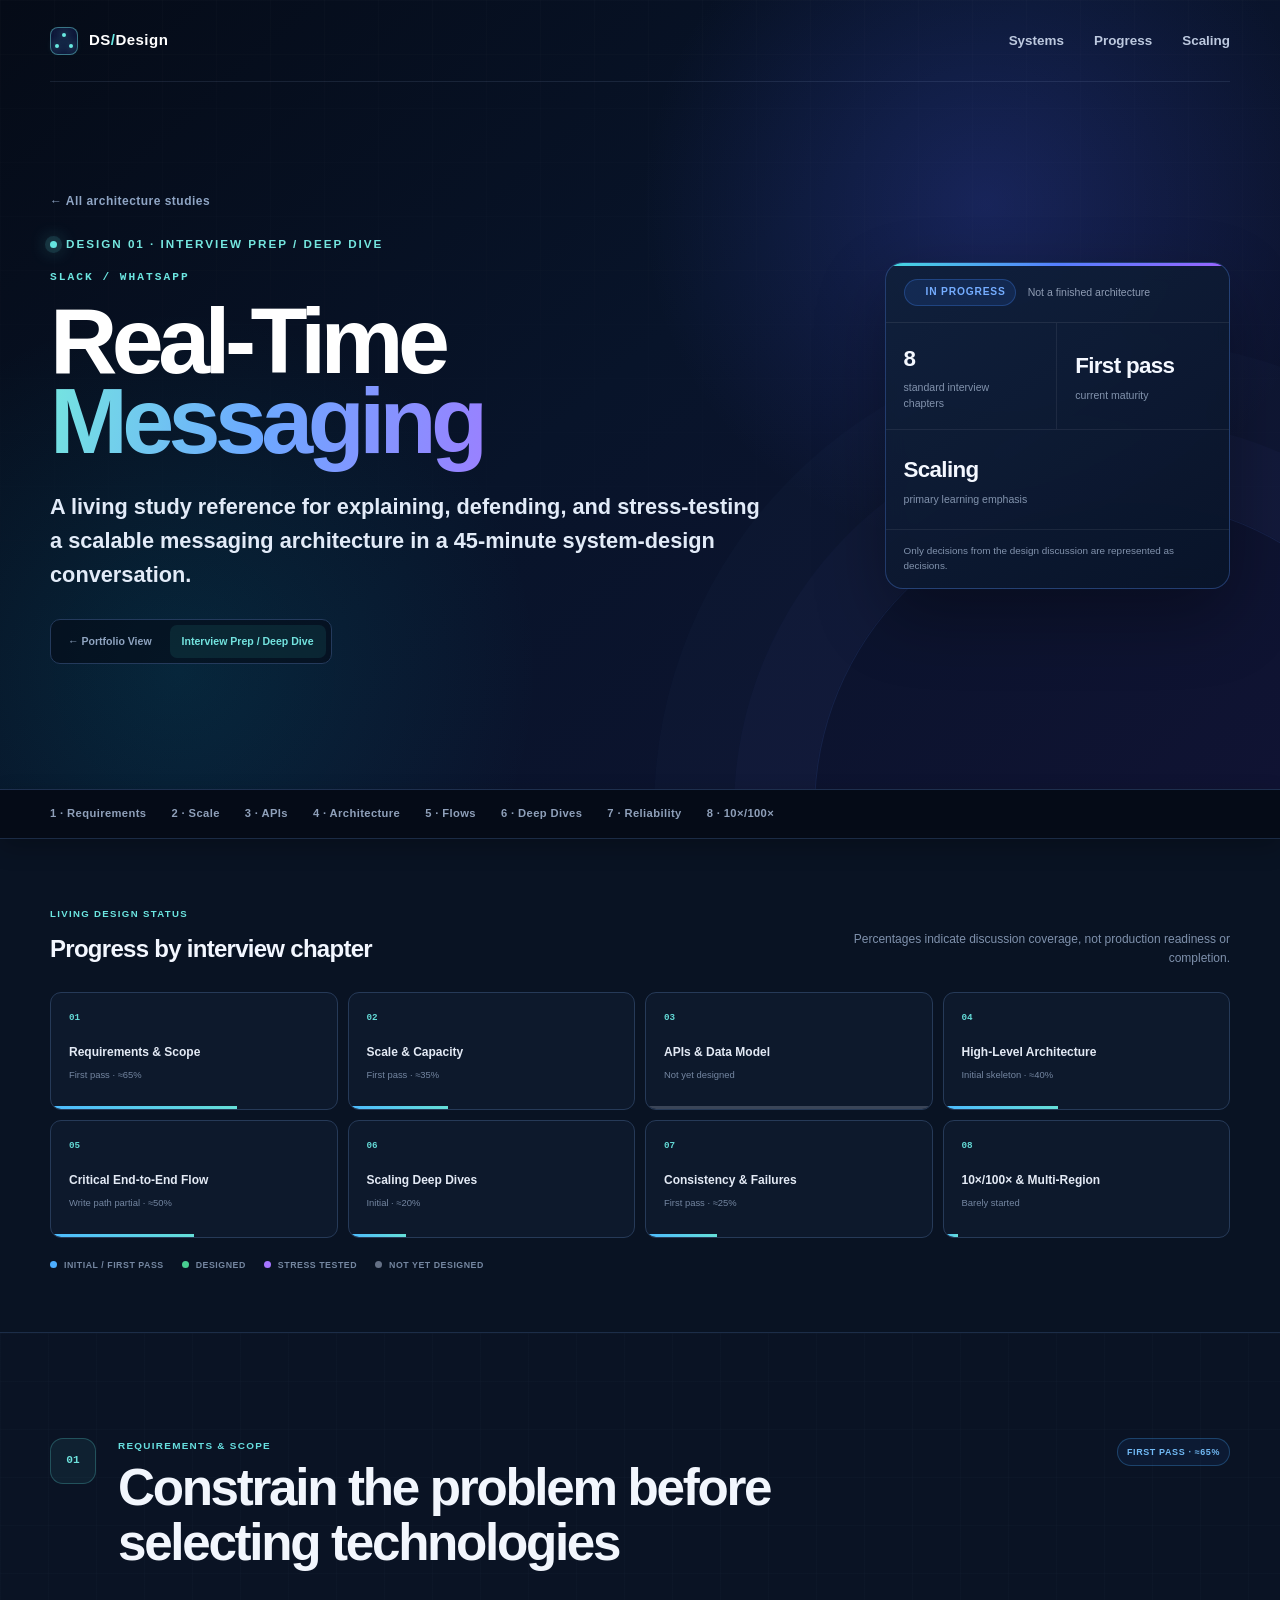
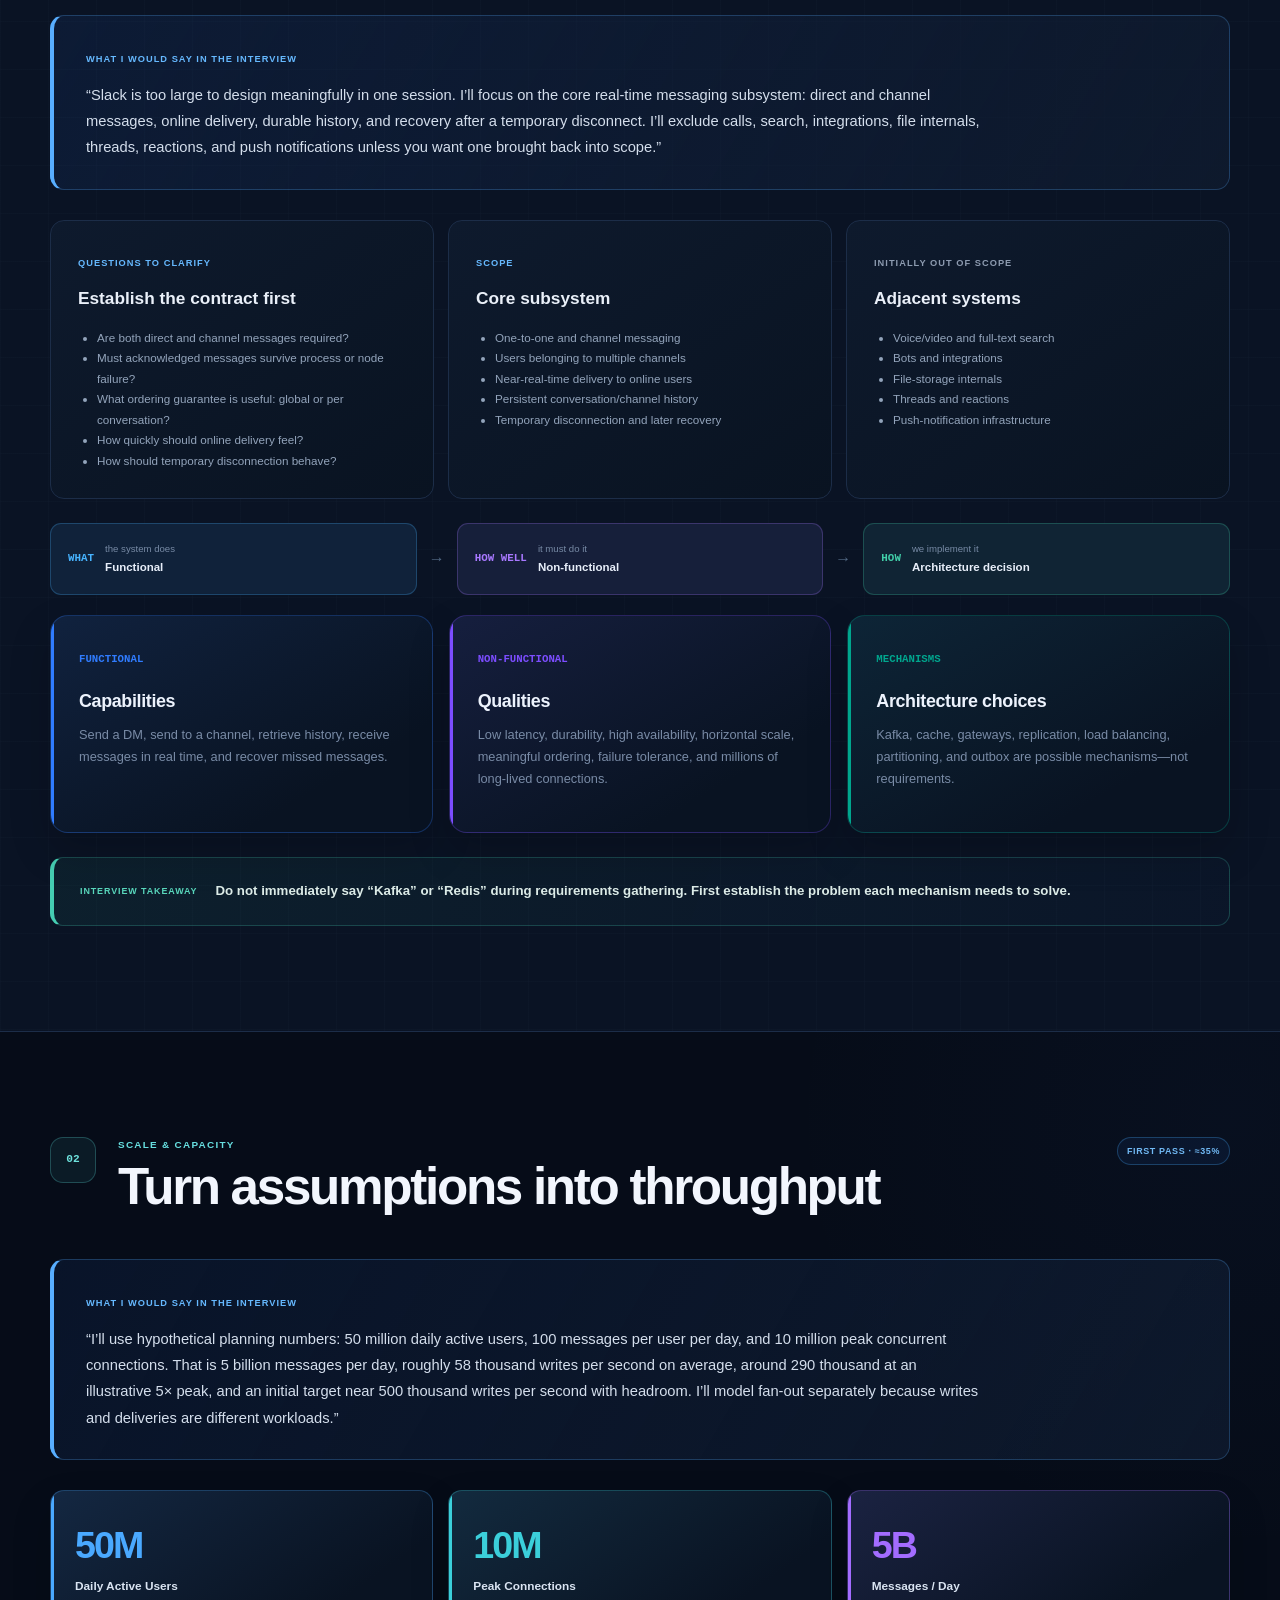
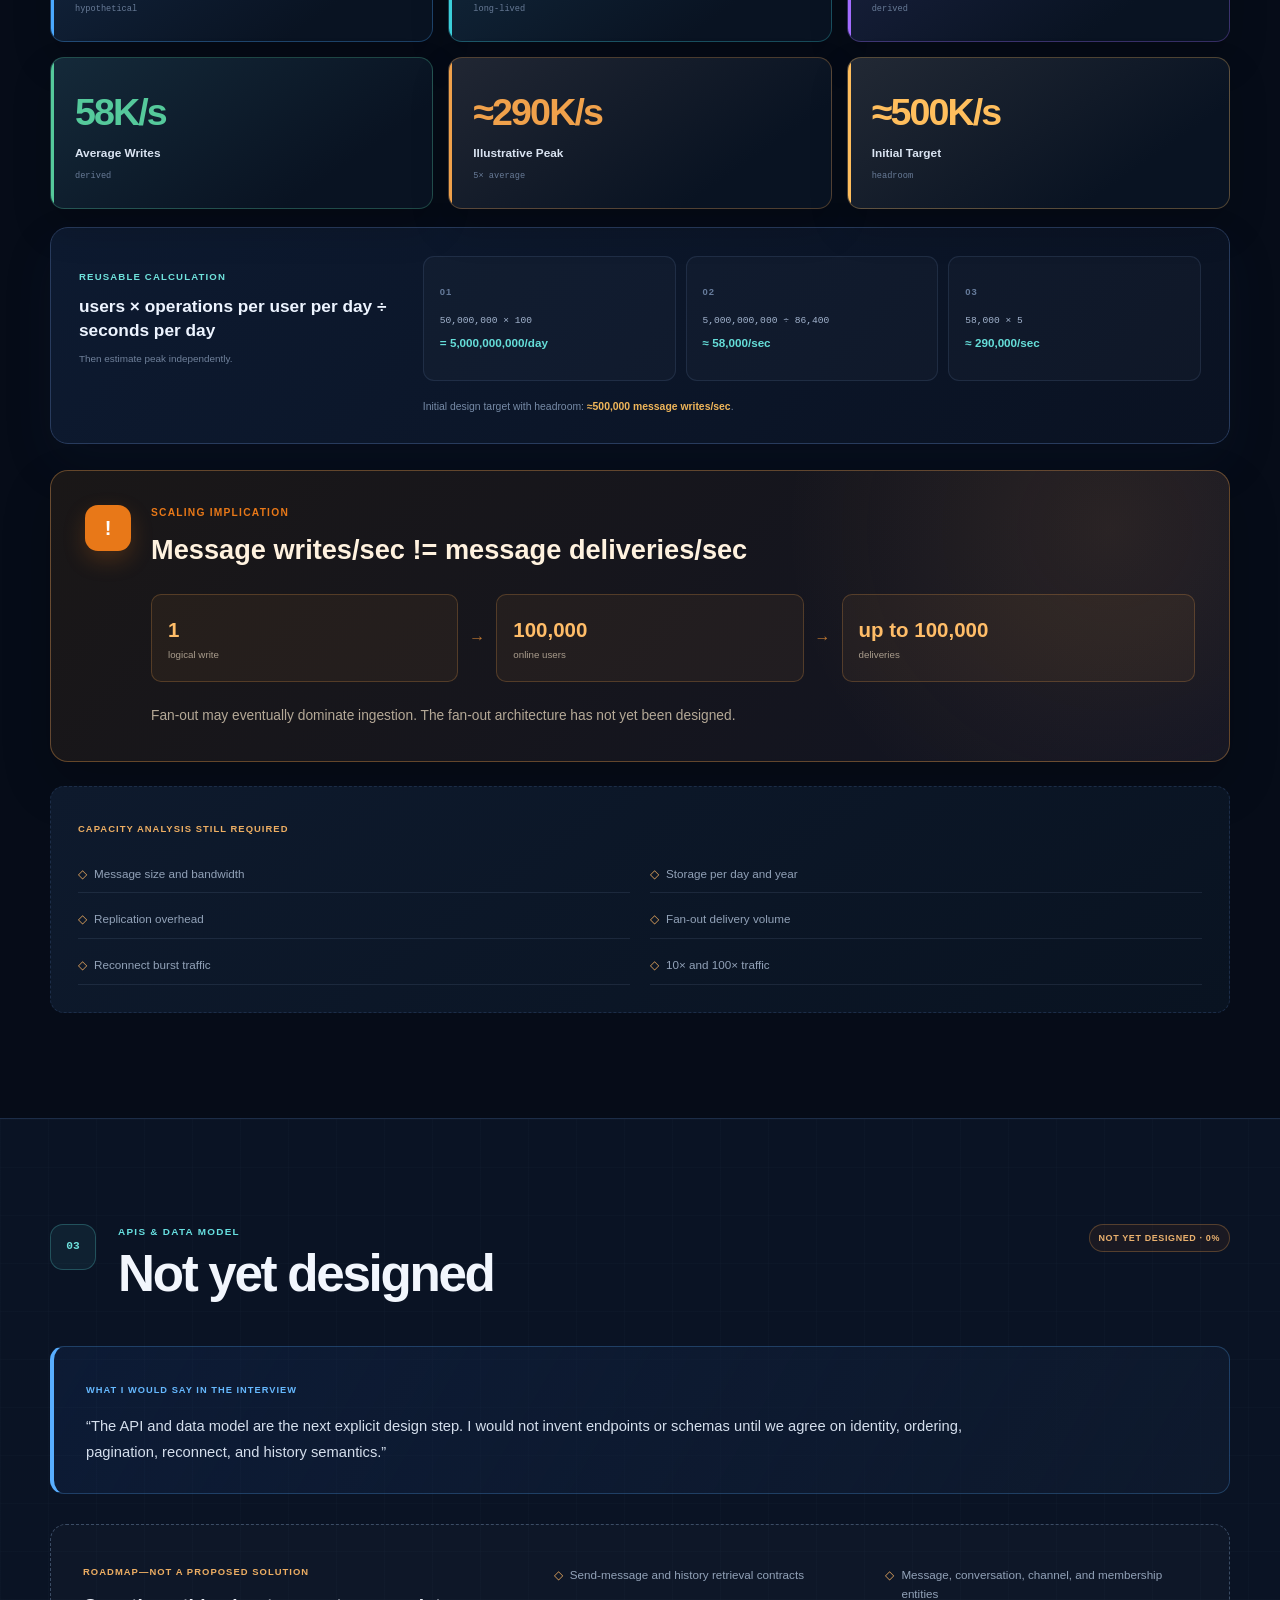
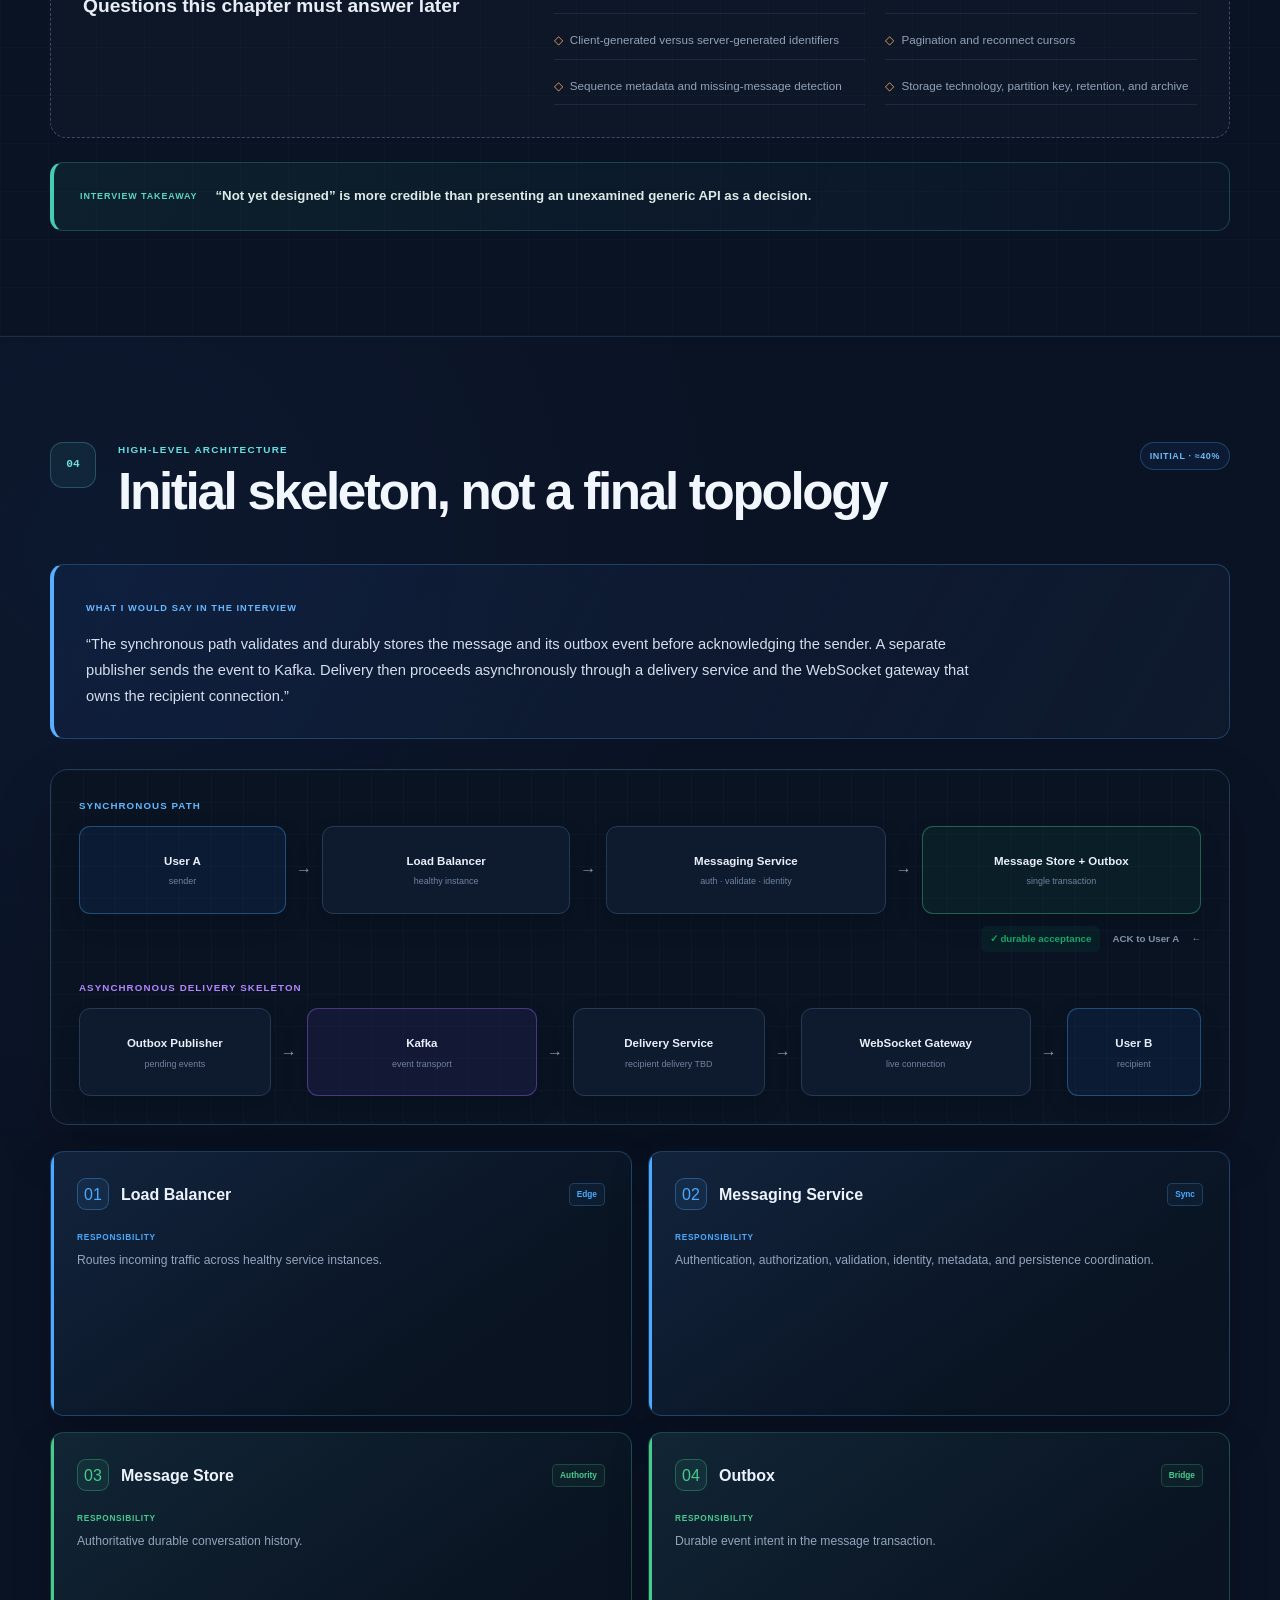
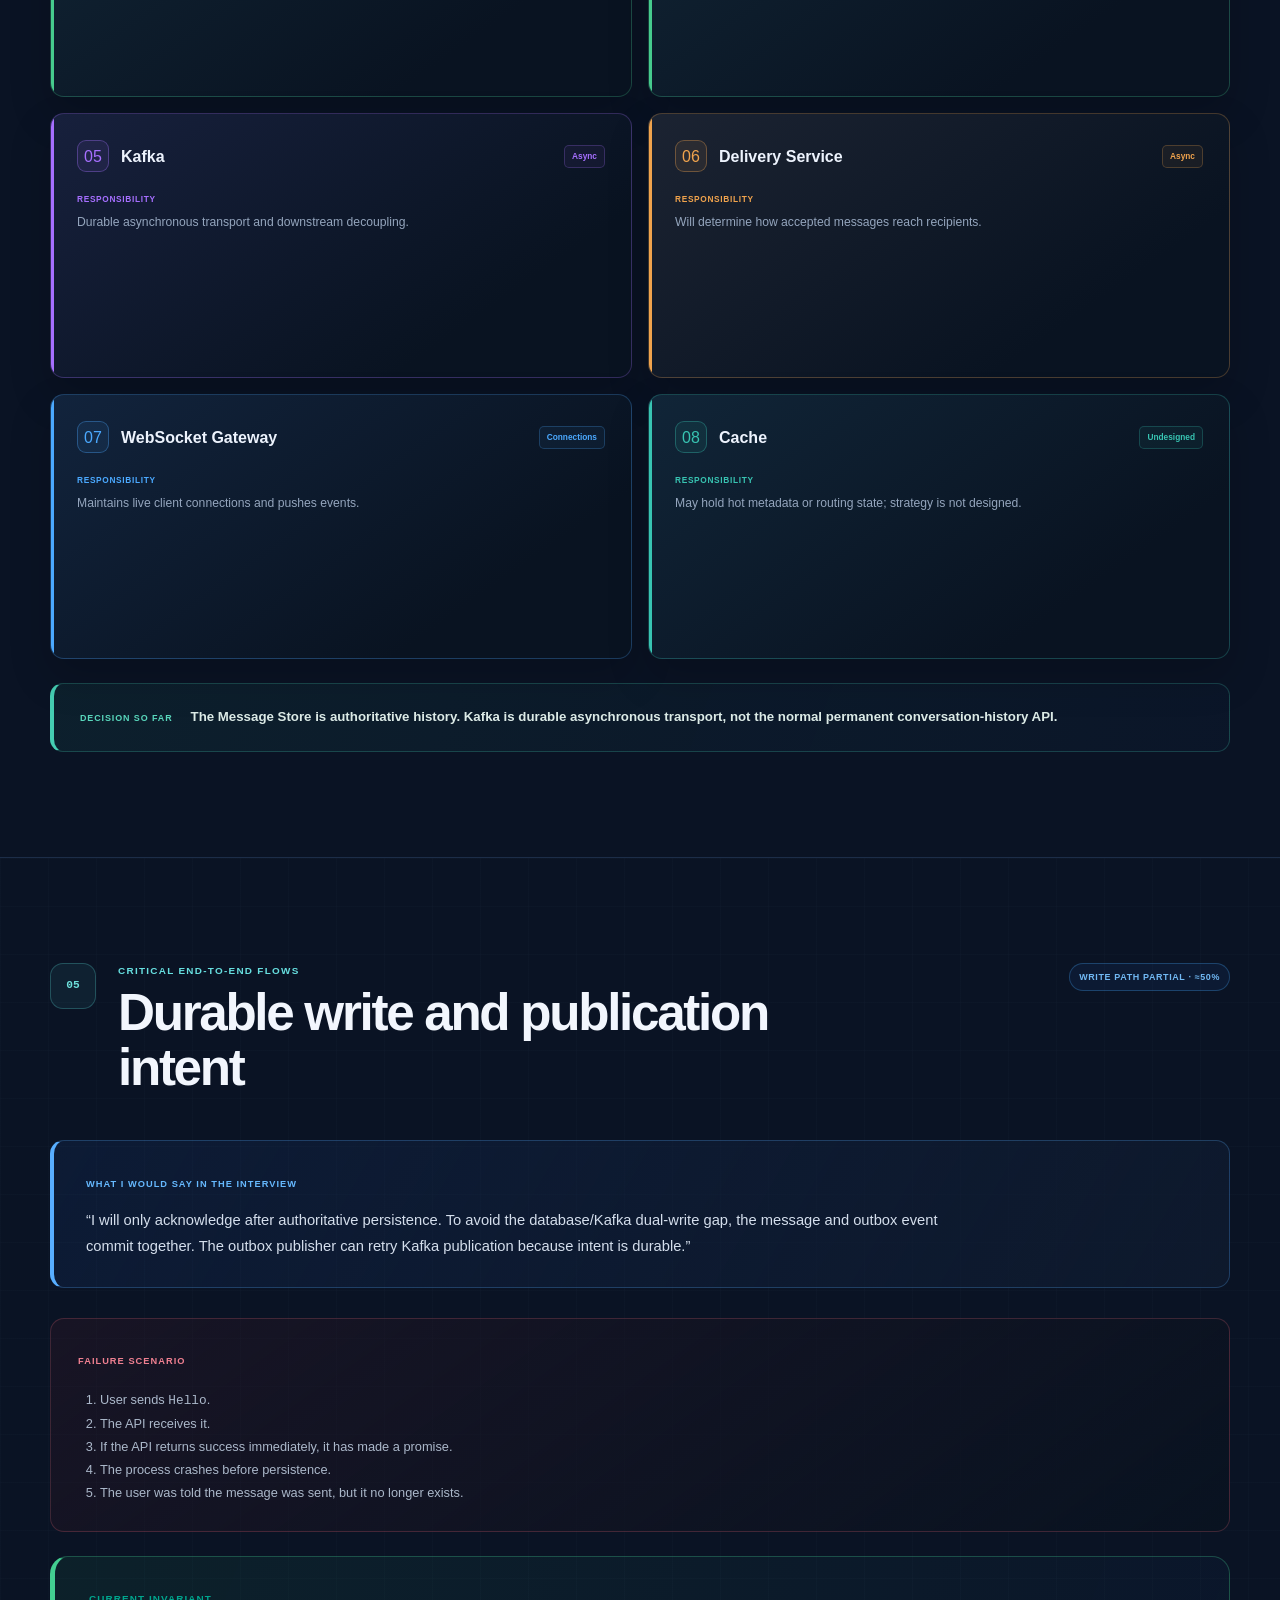
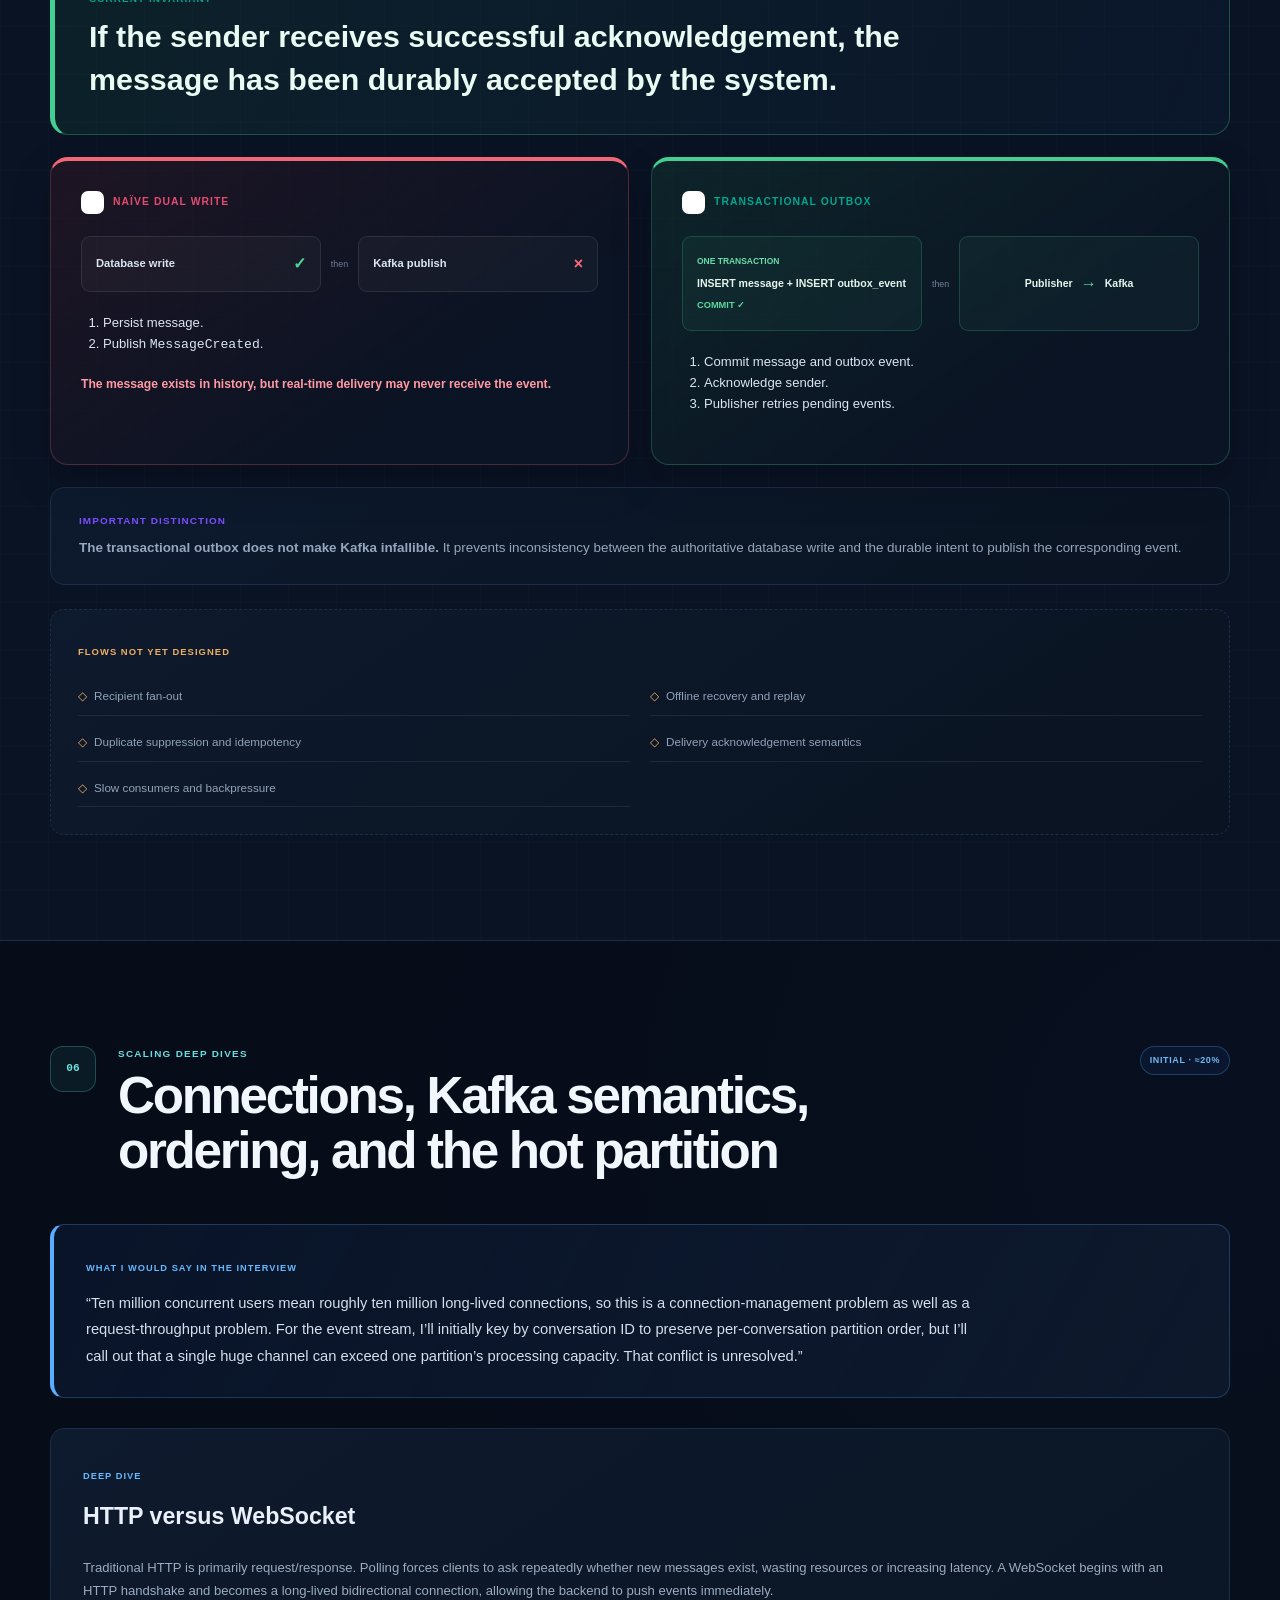
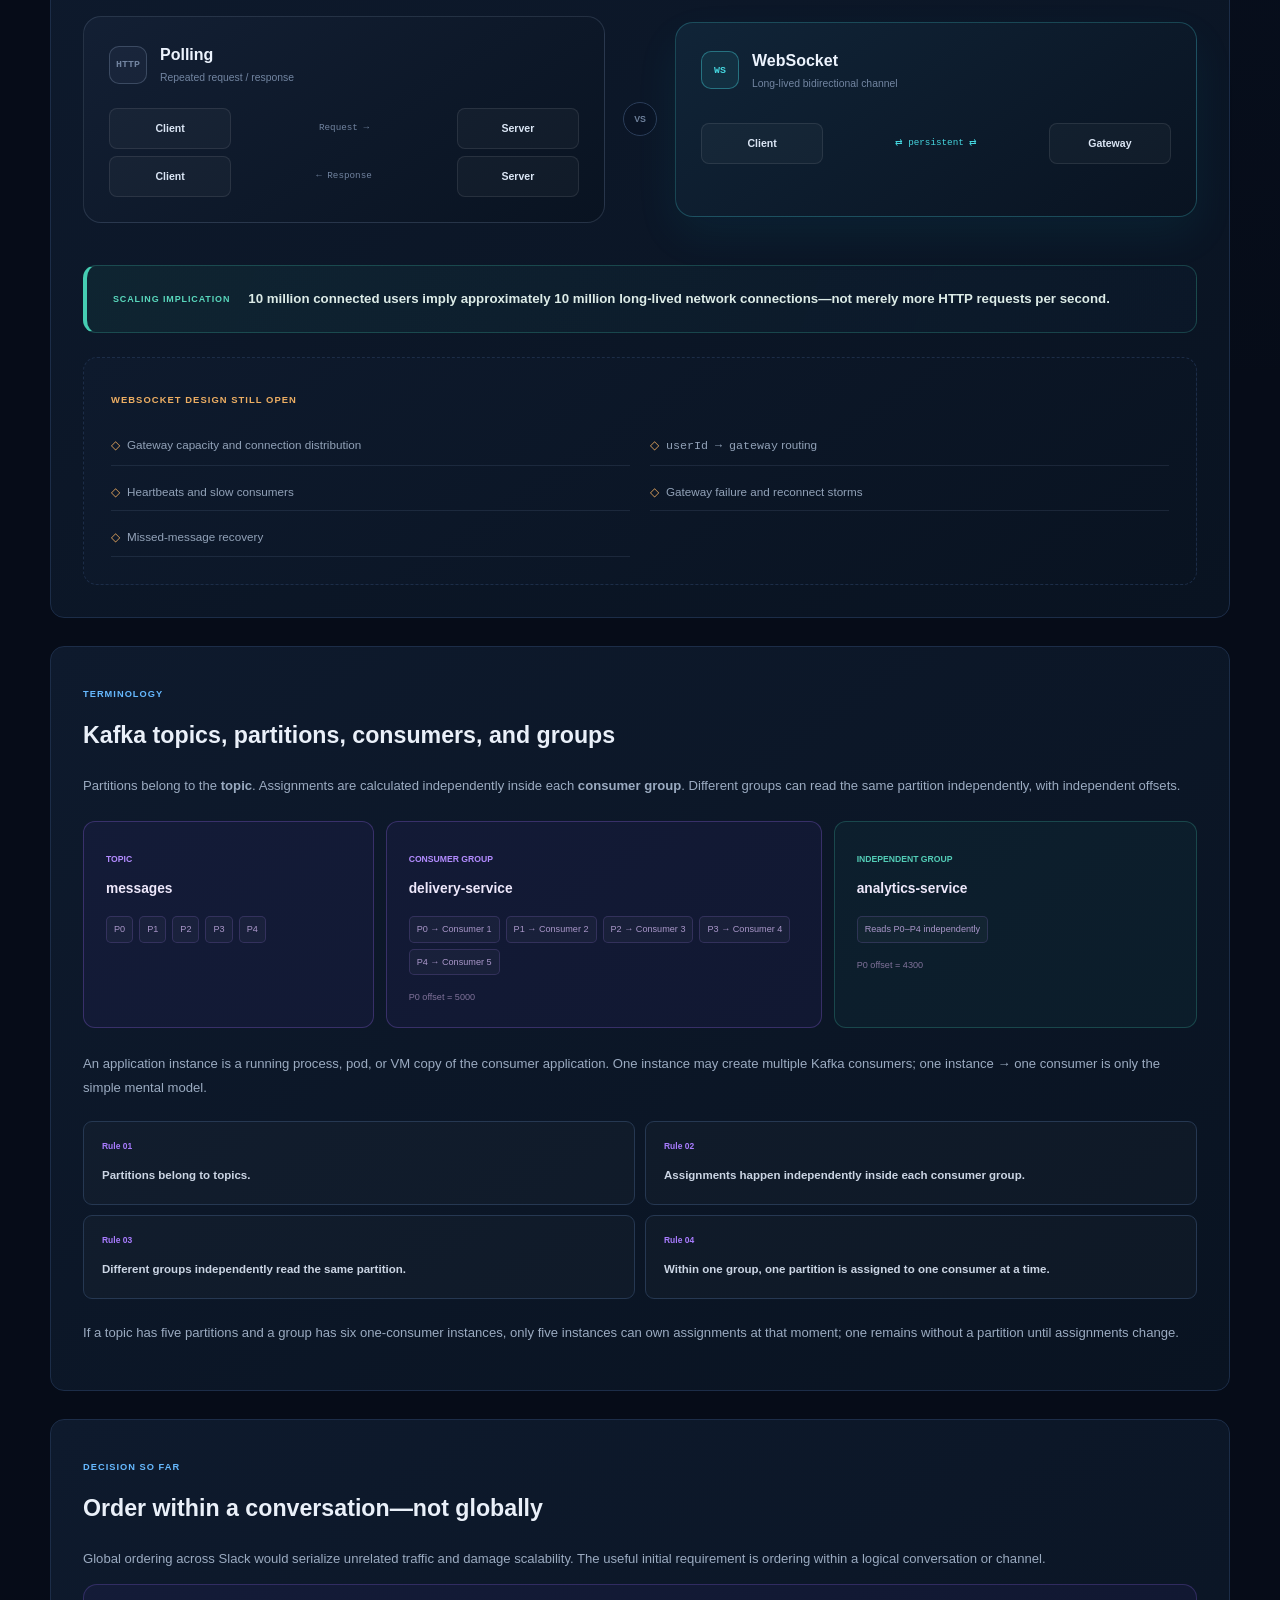
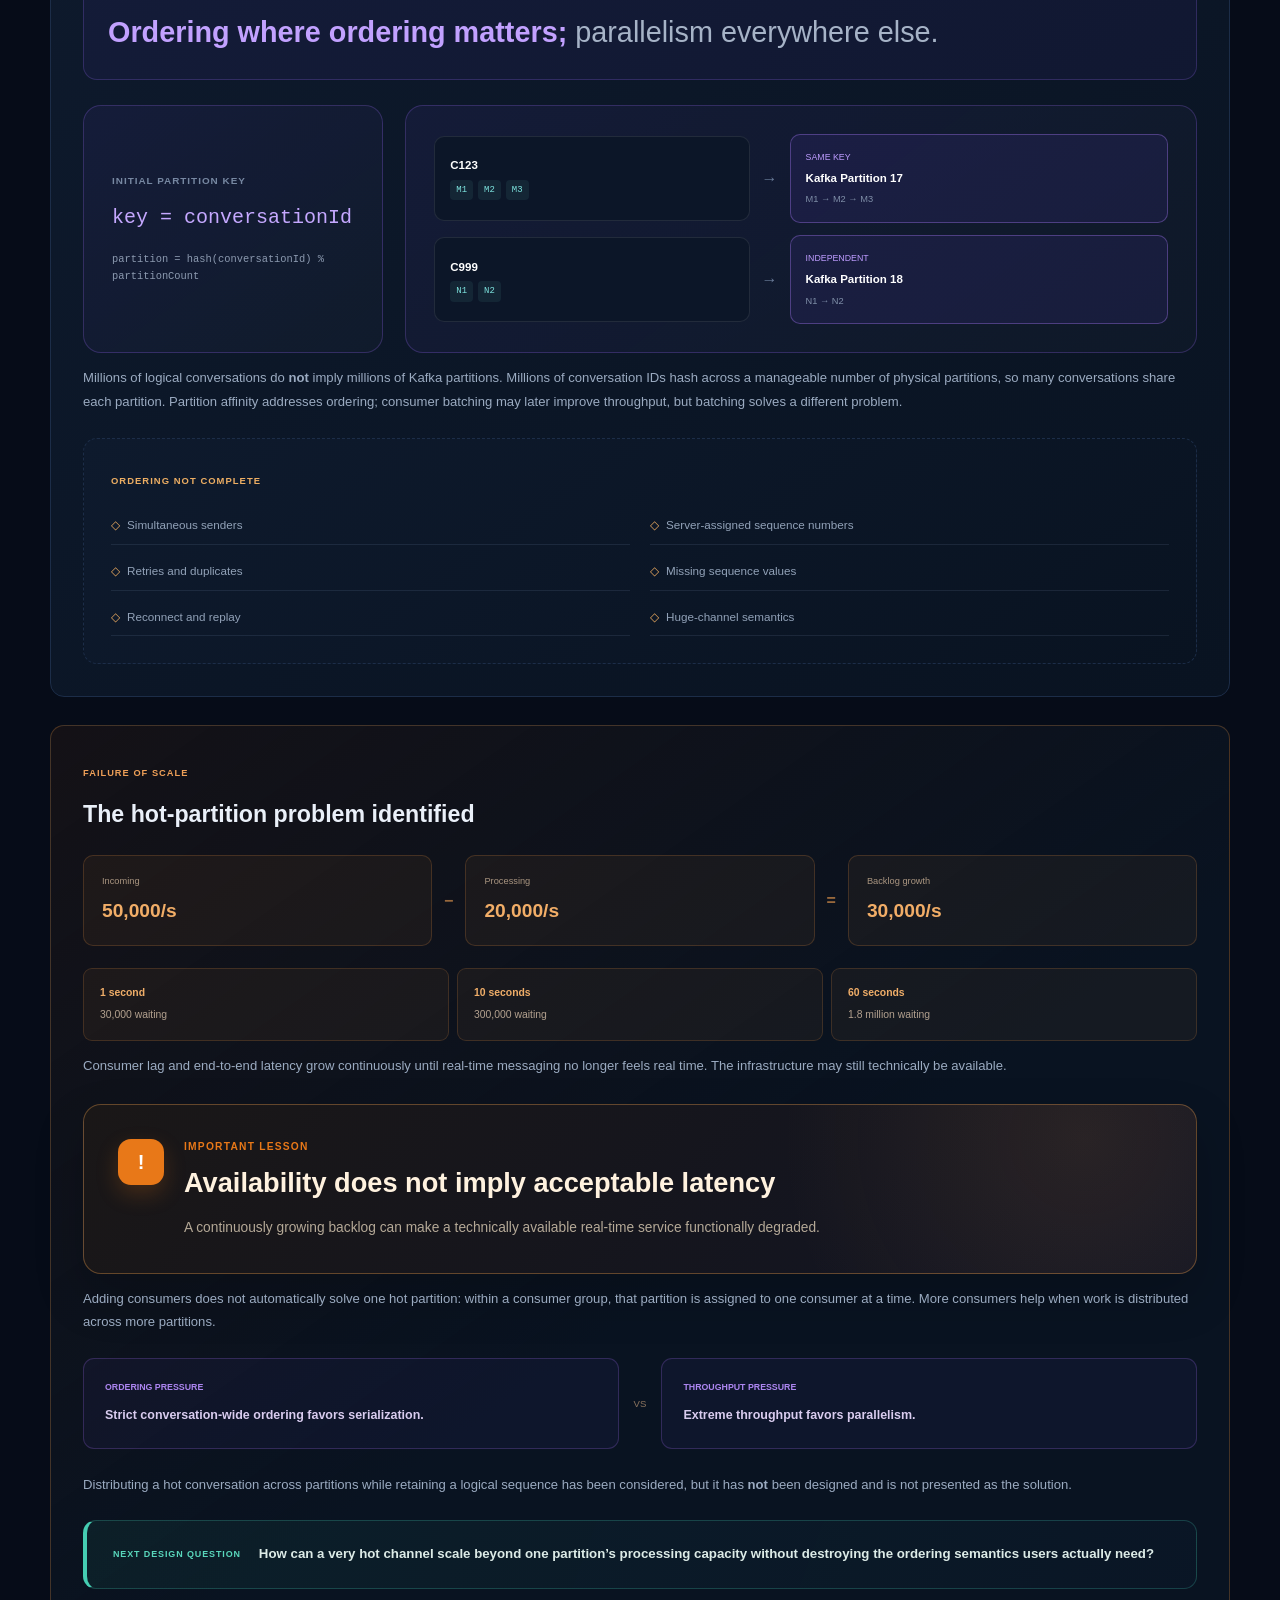
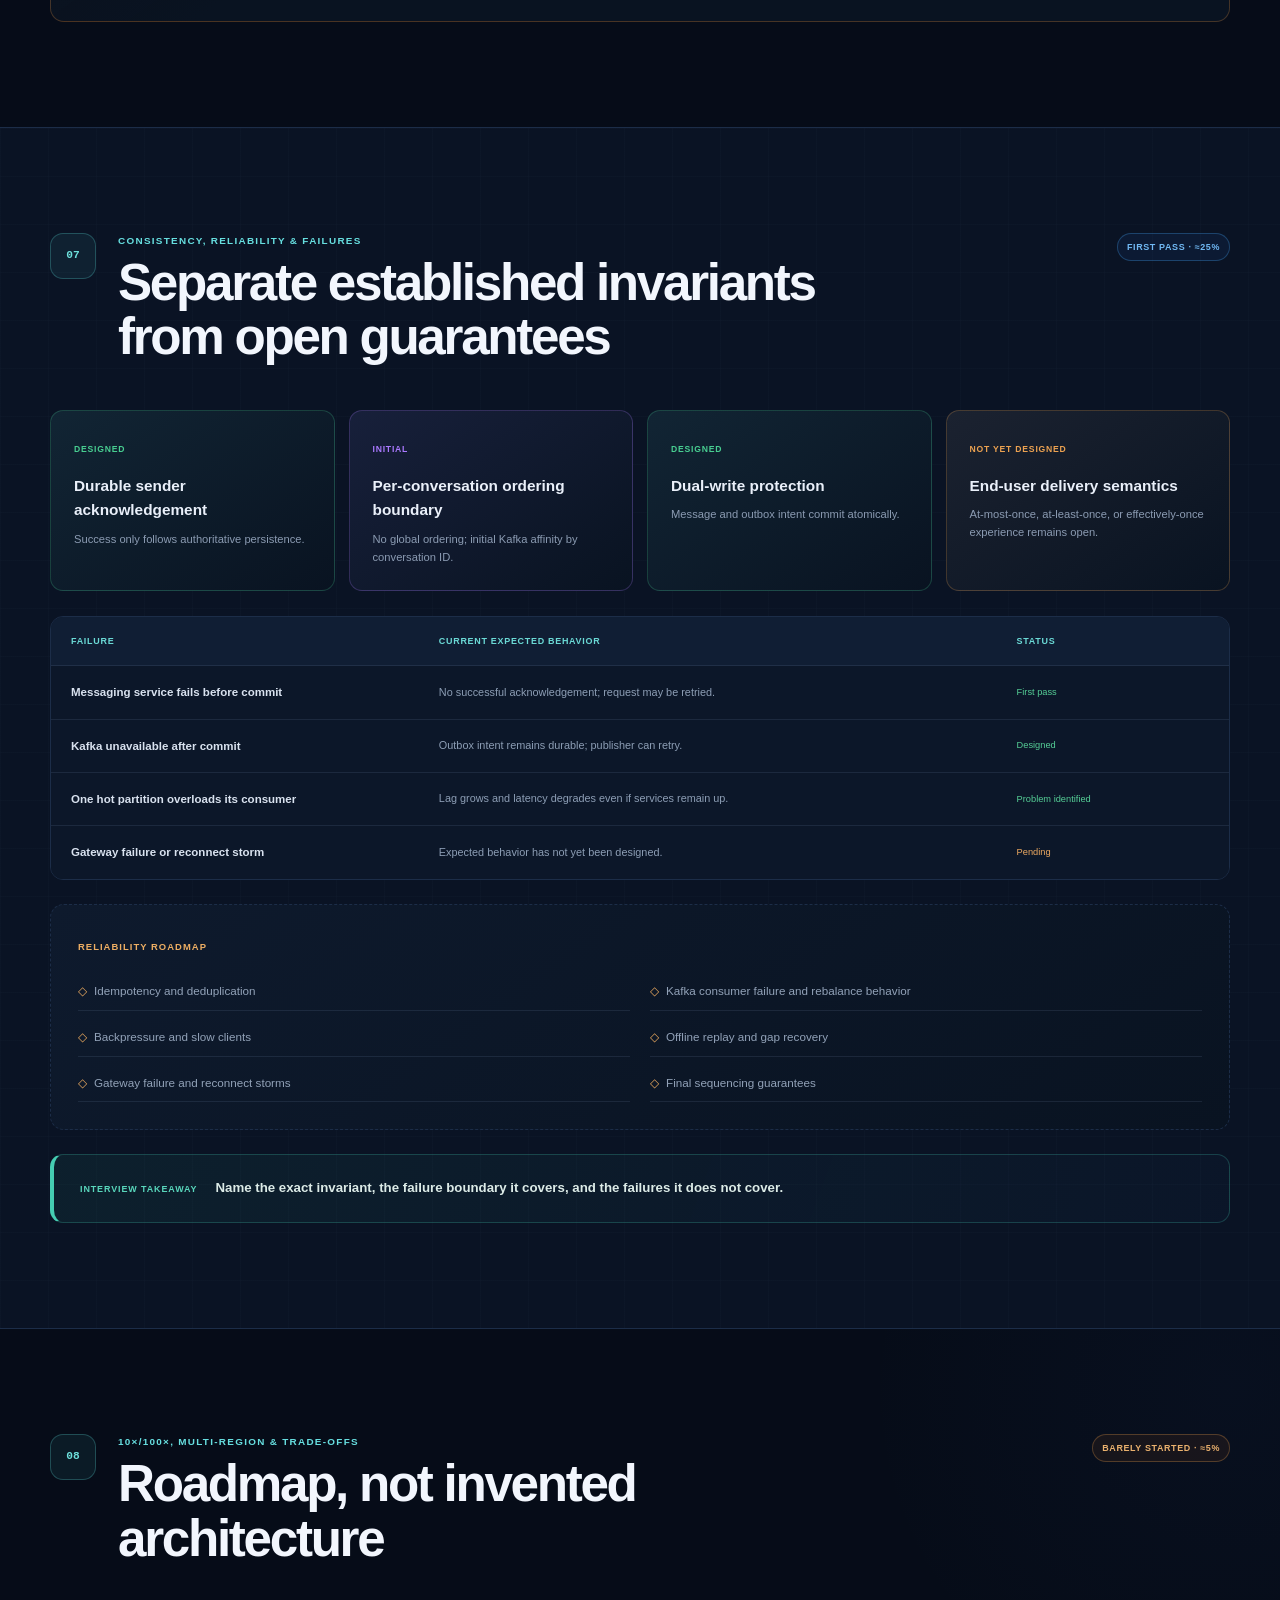
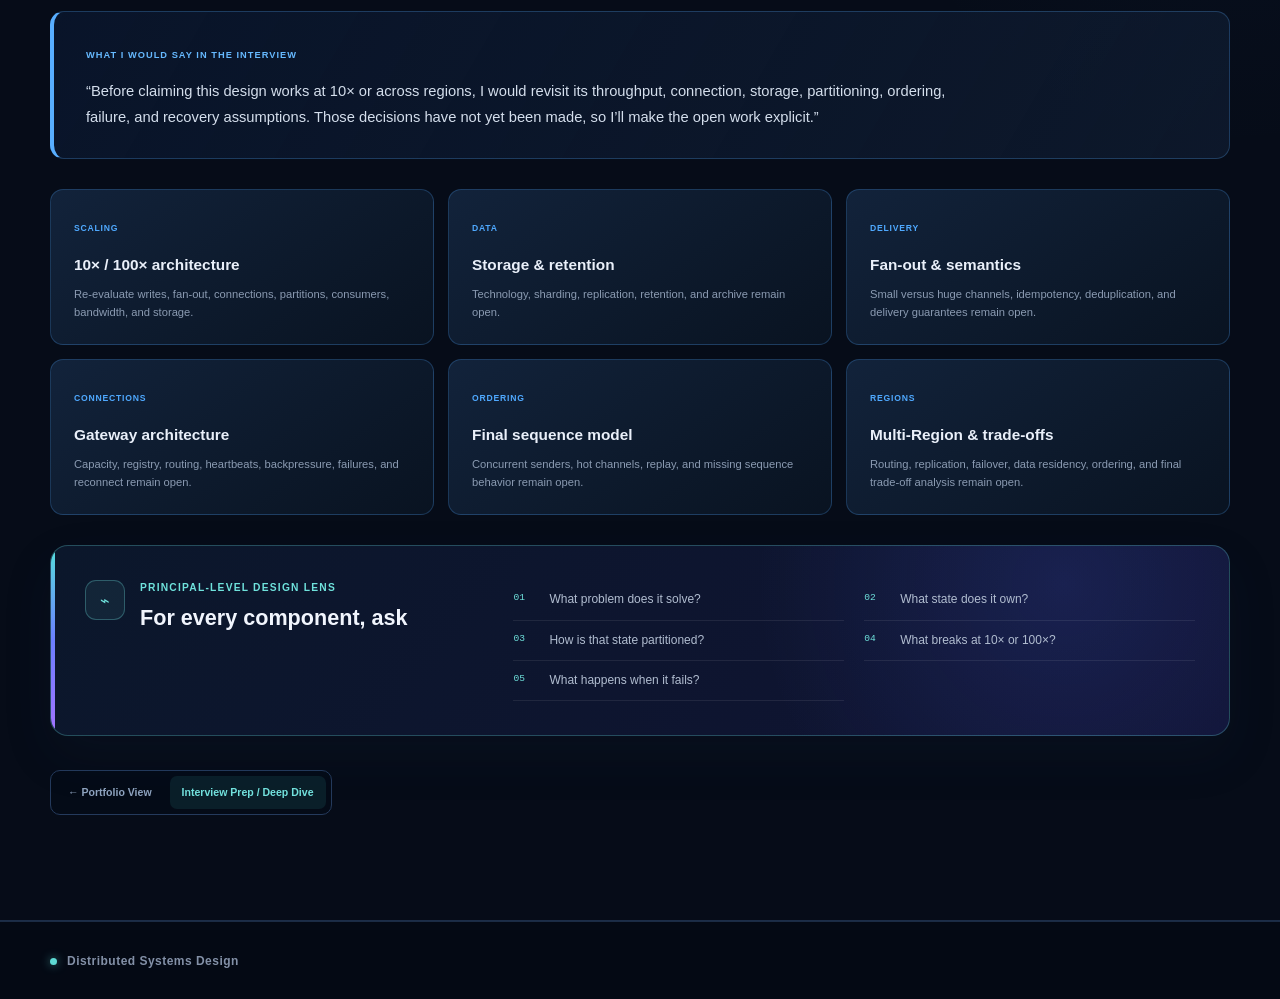
==== docs/interview/slack.html @ 30fe0c32 "Updated my portfolio." ====
<!doctype html>
<html lang="en">
  <head>
    <meta charset="utf-8">
    <meta name="viewport" content="width=device-width, initial-scale=1">
    <meta name="description" content="Detailed interview-preparation and architecture deep dive for a scalable real-time messaging system.">
    <meta name="theme-color" content="#060c18">
    <title>Real-Time Messaging — Interview Prep / Deep Dive</title>
    <link rel="stylesheet" href="../styles.css">
  </head>
  <body class="study-page interview-study">
    <a class="skip-link" href="#main-content">Skip to content</a>

    <header class="study-hero interview-hero" id="top">
      <nav class="site-nav container" aria-label="Primary navigation">
        <a class="brand" href="../index.html" aria-label="Distributed Systems Design home"><span class="brand-mark" aria-hidden="true"><span></span><span></span><span></span></span><span>DS<span class="brand-accent">/</span>Design</span></a>
        <div class="nav-links"><a href="../index.html#systems">Systems</a><a href="#progress">Progress</a><a href="#scaling">Scaling</a></div>
      </nav>
      <div class="study-hero-grid container">
        <div class="study-hero-copy">
          <a class="back-link" href="../index.html#systems">← All architecture studies</a>
          <p class="eyebrow"><span class="eyebrow-dot"></span> Design 01 · Interview prep / deep dive</p>
          <h1><span class="hero-context">Slack / WhatsApp</span>Real-Time<br><span>Messaging</span></h1>
          <p class="study-lede">A living study reference for explaining, defending, and stress-testing a scalable messaging architecture in a 45-minute system-design conversation.</p>
          <div class="view-switcher" aria-label="Slack design views"><a href="../portfolio/slack.html">← Portfolio View</a><span aria-current="page">Interview Prep / Deep Dive</span></div>
        </div>
        <aside class="study-status"><div class="status-line"><span class="status status-active">In progress</span><span>Not a finished architecture</span></div><div class="study-stat"><strong>8</strong><span>standard interview<br>chapters</span></div><div class="study-stat"><strong>First pass</strong><span>current maturity</span></div><div class="study-stat"><strong>Scaling</strong><span>primary learning emphasis</span></div><p>Only decisions from the design discussion are represented as decisions.</p></aside>
      </div>
    </header>

    <main id="main-content">
      <nav class="study-nav" aria-label="Interview chapters"><div class="container"><a href="#requirements">1 · Requirements</a><a href="#scale">2 · Scale</a><a href="#apis">3 · APIs</a><a href="#architecture">4 · Architecture</a><a href="#flows">5 · Flows</a><a href="#scaling">6 · Deep Dives</a><a href="#reliability">7 · Reliability</a><a href="#tradeoffs">8 · 10×/100×</a></div></nav>

      <section class="progress-section" id="progress" aria-labelledby="progress-title">
        <div class="container">
          <div class="summary-heading"><div><span>Living design status</span><h2 id="progress-title">Progress by interview chapter</h2></div><p>Percentages indicate discussion coverage, not production readiness or completion.</p></div>
          <div class="progress-grid">
            <a href="#requirements" style="--progress:65%"><span>01</span><b>Requirements &amp; Scope</b><i>First pass · ≈65%</i></a>
            <a href="#scale" style="--progress:35%"><span>02</span><b>Scale &amp; Capacity</b><i>First pass · ≈35%</i></a>
            <a href="#apis" class="progress-pending" style="--progress:0%"><span>03</span><b>APIs &amp; Data Model</b><i>Not yet designed</i></a>
            <a href="#architecture" style="--progress:40%"><span>04</span><b>High-Level Architecture</b><i>Initial skeleton · ≈40%</i></a>
            <a href="#flows" style="--progress:50%"><span>05</span><b>Critical End-to-End Flow</b><i>Write path partial · ≈50%</i></a>
            <a href="#scaling" style="--progress:20%"><span>06</span><b>Scaling Deep Dives</b><i>Initial · ≈20%</i></a>
            <a href="#reliability" style="--progress:25%"><span>07</span><b>Consistency &amp; Failures</b><i>First pass · ≈25%</i></a>
            <a href="#tradeoffs" style="--progress:5%"><span>08</span><b>10×/100× &amp; Multi-Region</b><i>Barely started</i></a>
          </div>
          <div class="maturity-legend"><span><i class="legend-first"></i>INITIAL / FIRST PASS</span><span><i class="legend-designed"></i>DESIGNED</span><span><i class="legend-tested"></i>STRESS TESTED</span><span><i class="legend-pending"></i>NOT YET DESIGNED</span></div>
        </div>
      </section>

      <section class="study-section" id="requirements" aria-labelledby="requirements-title">
        <div class="container reading-container">
          <div class="chapter-heading"><span>01</span><div><p>Requirements &amp; Scope</p><h2 id="requirements-title">Constrain the problem before selecting technologies</h2></div><b class="maturity maturity-first">First pass · ≈65%</b></div>
          <article class="interview-answer"><span>What I would say in the interview</span><p>“Slack is too large to design meaningfully in one session. I’ll focus on the core real-time messaging subsystem: direct and channel messages, online delivery, durable history, and recovery after a temporary disconnect. I’ll exclude calls, search, integrations, file internals, threads, reactions, and push notifications unless you want one brought back into scope.”</p></article>
          <div class="study-prose-grid">
            <article class="deep-card"><span>Questions to clarify</span><h3>Establish the contract first</h3><ul><li>Are both direct and channel messages required?</li><li>Must acknowledged messages survive process or node failure?</li><li>What ordering guarantee is useful: global or per conversation?</li><li>How quickly should online delivery feel?</li><li>How should temporary disconnection behave?</li></ul></article>
            <article class="deep-card"><span>Scope</span><h3>Core subsystem</h3><ul><li>One-to-one and channel messaging</li><li>Users belonging to multiple channels</li><li>Near-real-time delivery to online users</li><li>Persistent conversation/channel history</li><li>Temporary disconnection and later recovery</li></ul></article>
            <article class="deep-card muted-card"><span>Initially out of scope</span><h3>Adjacent systems</h3><ul><li>Voice/video and full-text search</li><li>Bots and integrations</li><li>File-storage internals</li><li>Threads and reactions</li><li>Push-notification infrastructure</li></ul></article>
          </div>
          <div class="requirements-key"><div class="key-functional"><strong>WHAT</strong><span>the system does</span><b>Functional</b></div><i>→</i><div class="key-quality"><strong>HOW WELL</strong><span>it must do it</span><b>Non-functional</b></div><i>→</i><div class="key-decision"><strong>HOW</strong><span>we implement it</span><b>Architecture decision</b></div></div>
          <div class="reasoning-grid"><article class="reasoning-card reasoning-functional"><span class="reasoning-index">FUNCTIONAL</span><h3>Capabilities</h3><p>Send a DM, send to a channel, retrieve history, receive messages in real time, and recover missed messages.</p></article><article class="reasoning-card reasoning-quality"><span class="reasoning-index">NON-FUNCTIONAL</span><h3>Qualities</h3><p>Low latency, durability, high availability, horizontal scale, meaningful ordering, failure tolerance, and millions of long-lived connections.</p></article><article class="reasoning-card reasoning-decision"><span class="reasoning-index">MECHANISMS</span><h3>Architecture choices</h3><p>Kafka, cache, gateways, replication, load balancing, partitioning, and outbox are possible mechanisms—not requirements.</p></article></div>
          <aside class="interview-takeaway"><span>Interview takeaway</span><strong>Do not immediately say “Kafka” or “Redis” during requirements gathering. First establish the problem each mechanism needs to solve.</strong></aside>
        </div>
      </section>

      <section class="study-section" id="scale" aria-labelledby="scale-title">
        <div class="container reading-container">
          <div class="chapter-heading"><span>02</span><div><p>Scale &amp; Capacity</p><h2 id="scale-title">Turn assumptions into throughput</h2></div><b class="maturity maturity-first">First pass · ≈35%</b></div>
          <article class="interview-answer"><span>What I would say in the interview</span><p>“I’ll use hypothetical planning numbers: 50 million daily active users, 100 messages per user per day, and 10 million peak concurrent connections. That is 5 billion messages per day, roughly 58 thousand writes per second on average, around 290 thousand at an illustrative 5× peak, and an initial target near 500 thousand writes per second with headroom. I’ll model fan-out separately because writes and deliveries are different workloads.”</p></article>
          <div class="assumption-grid"><div class="metric-users"><strong>50M</strong><span>Daily Active Users</span><small>hypothetical</small></div><div class="metric-connections"><strong>10M</strong><span>Peak Connections</span><small>long-lived</small></div><div class="metric-volume"><strong>5B</strong><span>Messages / Day</span><small>derived</small></div><div class="metric-average"><strong>58K/s</strong><span>Average Writes</span><small>derived</small></div><div class="metric-peak"><strong>≈290K/s</strong><span>Illustrative Peak</span><small>5× average</small></div><div class="metric-target"><strong>≈500K/s</strong><span>Initial Target</span><small>headroom</small></div></div>
          <div class="calculation-card"><div class="calculation-label"><span>Reusable calculation</span><strong>users × operations per user per day ÷ seconds per day</strong><small>Then estimate peak independently.</small></div><div class="calculation-steps"><div class="equation-step"><span>01</span><code>50,000,000 × 100</code><strong>= 5,000,000,000/day</strong></div><div class="equation-step"><span>02</span><code>5,000,000,000 ÷ 86,400</code><strong>≈ 58,000/sec</strong></div><div class="equation-step"><span>03</span><code>58,000 × 5</code><strong>≈ 290,000/sec</strong></div></div><p>Initial design target with headroom: <strong>≈500,000 message writes/sec</strong>.</p></div>
          <aside class="critical-insight"><div class="insight-mark">!</div><div><p>Scaling implication</p><h3>Message writes/sec != message deliveries/sec</h3><div class="fanout-flow"><div><strong>1</strong><span>logical write</span></div><i>→</i><div><strong>100,000</strong><span>online users</span></div><i>→</i><div><strong>up to 100,000</strong><span>deliveries</span></div></div><p>Fan-out may eventually dominate ingestion. The fan-out architecture has not yet been designed.</p></div></aside>
          <div class="open-questions"><span>Capacity analysis still required</span><ul><li>Message size and bandwidth</li><li>Storage per day and year</li><li>Replication overhead</li><li>Fan-out delivery volume</li><li>Reconnect burst traffic</li><li>10× and 100× traffic</li></ul></div>
        </div>
      </section>

      <section class="study-section" id="apis" aria-labelledby="apis-title">
        <div class="container reading-container">
          <div class="chapter-heading"><span>03</span><div><p>APIs &amp; Data Model</p><h2 id="apis-title">Not yet designed</h2></div><b class="maturity maturity-pending">Not yet designed · 0%</b></div>
          <article class="interview-answer"><span>What I would say in the interview</span><p>“The API and data model are the next explicit design step. I would not invent endpoints or schemas until we agree on identity, ordering, pagination, reconnect, and history semantics.”</p></article>
          <div class="pending-panel"><div><span>Roadmap—not a proposed solution</span><h3>Questions this chapter must answer later</h3></div><ul><li>Send-message and history retrieval contracts</li><li>Message, conversation, channel, and membership entities</li><li>Client-generated versus server-generated identifiers</li><li>Pagination and reconnect cursors</li><li>Sequence metadata and missing-message detection</li><li>Storage technology, partition key, retention, and archive</li></ul></div>
          <aside class="interview-takeaway"><span>Interview takeaway</span><strong>“Not yet designed” is more credible than presenting an unexamined generic API as a decision.</strong></aside>
        </div>
      </section>

      <section class="study-section" id="architecture" aria-labelledby="architecture-title">
        <div class="container reading-container">
          <div class="chapter-heading"><span>04</span><div><p>High-Level Architecture</p><h2 id="architecture-title">Initial skeleton, not a final topology</h2></div><b class="maturity maturity-initial">Initial · ≈40%</b></div>
          <article class="interview-answer"><span>What I would say in the interview</span><p>“The synchronous path validates and durably stores the message and its outbox event before acknowledging the sender. A separate publisher sends the event to Kafka. Delivery then proceeds asynchronously through a delivery service and the WebSocket gateway that owns the recipient connection.”</p></article>
          <div class="architecture-diagram"><div class="diagram-lane lane-sync"><span>Synchronous path</span></div><div class="architecture-flow"><div class="architecture-node node-user"><b>User A</b><small>sender</small></div><i>→</i><div class="architecture-node"><b>Load Balancer</b><small>healthy instance</small></div><i>→</i><div class="architecture-node"><b>Messaging Service</b><small>auth · validate · identity</small></div><i>→</i><div class="architecture-node node-durable"><b>Message Store + Outbox</b><small>single transaction</small></div></div><div class="ack-flow"><span>✓ durable acceptance</span><b>ACK to User A</b><i>←</i></div><div class="diagram-lane lane-async"><span>Asynchronous delivery skeleton</span></div><div class="architecture-flow architecture-flow-async"><div class="architecture-node"><b>Outbox Publisher</b><small>pending events</small></div><i>→</i><div class="architecture-node node-streaming"><b>Kafka</b><small>event transport</small></div><i>→</i><div class="architecture-node"><b>Delivery Service</b><small>recipient delivery TBD</small></div><i>→</i><div class="architecture-node"><b>WebSocket Gateway</b><small>live connection</small></div><i>→</i><div class="architecture-node node-user"><b>User B</b><small>recipient</small></div></div></div>
          <div class="component-grid compact-components"><article class="component-card component-network"><div class="component-title"><span>01</span><h3>Load Balancer</h3><small>Edge</small></div><p><b>Responsibility</b> Routes incoming traffic across healthy service instances.</p></article><article class="component-card component-api"><div class="component-title"><span>02</span><h3>Messaging Service</h3><small>Sync</small></div><p><b>Responsibility</b> Authentication, authorization, validation, identity, metadata, and persistence coordination.</p></article><article class="component-card component-storage"><div class="component-title"><span>03</span><h3>Message Store</h3><small>Authority</small></div><p><b>Responsibility</b> Authoritative durable conversation history.</p></article><article class="component-card component-storage"><div class="component-title"><span>04</span><h3>Outbox</h3><small>Bridge</small></div><p><b>Responsibility</b> Durable event intent in the message transaction.</p></article><article class="component-card component-event"><div class="component-title"><span>05</span><h3>Kafka</h3><small>Async</small></div><p><b>Responsibility</b> Durable asynchronous transport and downstream decoupling.</p></article><article class="component-card component-delivery"><div class="component-title"><span>06</span><h3>Delivery Service</h3><small>Async</small></div><p><b>Responsibility</b> Will determine how accepted messages reach recipients.</p></article><article class="component-card component-network"><div class="component-title"><span>07</span><h3>WebSocket Gateway</h3><small>Connections</small></div><p><b>Responsibility</b> Maintains live client connections and pushes events.</p></article><article class="component-card component-cache"><div class="component-title"><span>08</span><h3>Cache</h3><small>Undesigned</small></div><p><b>Responsibility</b> May hold hot metadata or routing state; strategy is not designed.</p></article></div>
          <aside class="interview-takeaway"><span>Decision so far</span><strong>The Message Store is authoritative history. Kafka is durable asynchronous transport, not the normal permanent conversation-history API.</strong></aside>
        </div>
      </section>

      <section class="study-section" id="flows" aria-labelledby="flows-title">
        <div class="container reading-container">
          <div class="chapter-heading"><span>05</span><div><p>Critical End-to-End Flows</p><h2 id="flows-title">Durable write and publication intent</h2></div><b class="maturity maturity-first">Write path partial · ≈50%</b></div>
          <article class="interview-answer"><span>What I would say in the interview</span><p>“I will only acknowledge after authoritative persistence. To avoid the database/Kafka dual-write gap, the message and outbox event commit together. The outbox publisher can retry Kafka publication because intent is durable.”</p></article>
          <article class="failure-story"><span>Failure scenario</span><ol><li>User sends <code>Hello</code>.</li><li>The API receives it.</li><li>If the API returns success immediately, it has made a promise.</li><li>The process crashes before persistence.</li><li>The user was told the message was sent, but it no longer exists.</li></ol></article>
          <aside class="invariant-callout"><span>Current invariant</span><strong>If the sender receives successful acknowledgement, the message has been durably accepted by the system.</strong></aside>
          <div class="failure-comparison"><article class="failure-card failure-naive"><div class="study-card-label"><span>×</span>Naïve dual write</div><div class="dual-write-visual"><div><b>Database write</b><span class="step-success">✓</span></div><i>then</i><div><b>Kafka publish</b><span class="step-failure">×</span></div></div><ol><li>Persist message.</li><li>Publish <code>MessageCreated</code>.</li></ol><p class="failure-result"><strong>The message exists in history, but real-time delivery may never receive the event.</strong></p></article><article class="failure-card failure-safe"><div class="study-card-label"><span>✓</span>Transactional outbox</div><div class="outbox-visual"><div class="atomic-box"><span>One transaction</span><strong>INSERT message + INSERT outbox_event</strong><b>COMMIT ✓</b></div><em>then</em><div class="publish-box"><strong>Publisher</strong><i>→</i><strong>Kafka</strong></div></div><ol><li>Commit message and outbox event.</li><li>Acknowledge sender.</li><li>Publisher retries pending events.</li></ol></article></div>
          <aside class="precision-note"><span>Important distinction</span><p><strong>The transactional outbox does not make Kafka infallible.</strong> It prevents inconsistency between the authoritative database write and the durable intent to publish the corresponding event.</p></aside>
          <div class="open-questions"><span>Flows not yet designed</span><ul><li>Recipient fan-out</li><li>Offline recovery and replay</li><li>Duplicate suppression and idempotency</li><li>Delivery acknowledgement semantics</li><li>Slow consumers and backpressure</li></ul></div>
        </div>
      </section>

      <section class="study-section" id="scaling" aria-labelledby="scaling-title">
        <div class="container reading-container">
          <div class="chapter-heading"><span>06</span><div><p>Scaling Deep Dives</p><h2 id="scaling-title">Connections, Kafka semantics, ordering, and the hot partition</h2></div><b class="maturity maturity-initial">Initial · ≈20%</b></div>
          <article class="interview-answer"><span>What I would say in the interview</span><p>“Ten million concurrent users mean roughly ten million long-lived connections, so this is a connection-management problem as well as a request-throughput problem. For the event stream, I’ll initially key by conversation ID to preserve per-conversation partition order, but I’ll call out that a single huge channel can exceed one partition’s processing capacity. That conflict is unresolved.”</p></article>

          <div class="deep-dive-block"><div class="subsection-heading"><span>Deep dive</span><h3>HTTP versus WebSocket</h3></div><p>Traditional HTTP is primarily request/response. Polling forces clients to ask repeatedly whether new messages exist, wasting resources or increasing latency. A WebSocket begins with an HTTP handshake and becomes a long-lived bidirectional connection, allowing the backend to push events immediately.</p><div class="protocol-comparison"><article class="protocol-card protocol-http"><div class="protocol-title"><span>HTTP</span><div><h3>Polling</h3><p>Repeated request / response</p></div></div><div class="protocol-flow"><b>Client</b><i>Request →</i><b>Server</b></div><div class="protocol-flow protocol-return"><b>Client</b><i>← Response</i><b>Server</b></div></article><div class="protocol-vs">VS</div><article class="protocol-card protocol-websocket"><div class="protocol-title"><span>WS</span><div><h3>WebSocket</h3><p>Long-lived bidirectional channel</p></div></div><div class="protocol-flow persistent-flow"><b>Client</b><i>⇄ persistent ⇄</i><b>Gateway</b></div></article></div><aside class="scaling-note"><span>Scaling implication</span><strong>10 million connected users imply approximately 10 million long-lived network connections—not merely more HTTP requests per second.</strong></aside><div class="open-questions"><span>WebSocket design still open</span><ul><li>Gateway capacity and connection distribution</li><li><code>userId → gateway</code> routing</li><li>Heartbeats and slow consumers</li><li>Gateway failure and reconnect storms</li><li>Missed-message recovery</li></ul></div></div>

          <div class="deep-dive-block"><div class="subsection-heading"><span>Terminology</span><h3>Kafka topics, partitions, consumers, and groups</h3></div><p>Partitions belong to the <strong>topic</strong>. Assignments are calculated independently inside each <strong>consumer group</strong>. Different groups can read the same partition independently, with independent offsets.</p><div class="kafka-model"><div class="topic-box"><span>Topic</span><strong>messages</strong><div><i>P0</i><i>P1</i><i>P2</i><i>P3</i><i>P4</i></div></div><div class="group-box group-delivery"><span>Consumer group</span><strong>delivery-service</strong><div><i>P0 → Consumer 1</i><i>P1 → Consumer 2</i><i>P2 → Consumer 3</i><i>P3 → Consumer 4</i><i>P4 → Consumer 5</i></div><small>P0 offset = 5000</small></div><div class="group-box group-analytics"><span>Independent group</span><strong>analytics-service</strong><div><i>Reads P0–P4 independently</i></div><small>P0 offset = 4300</small></div></div><p>An application instance is a running process, pod, or VM copy of the consumer application. One instance may create multiple Kafka consumers; one instance → one consumer is only the simple mental model.</p><div class="rule-grid"><div><span>Rule 01</span><strong>Partitions belong to topics.</strong></div><div><span>Rule 02</span><strong>Assignments happen independently inside each consumer group.</strong></div><div><span>Rule 03</span><strong>Different groups independently read the same partition.</strong></div><div><span>Rule 04</span><strong>Within one group, one partition is assigned to one consumer at a time.</strong></div></div><p>If a topic has five partitions and a group has six one-consumer instances, only five instances can own assignments at that moment; one remains without a partition until assignments change.</p></div>

          <div class="deep-dive-block"><div class="subsection-heading"><span>Decision so far</span><h3>Order within a conversation—not globally</h3></div><p>Global ordering across Slack would serialize unrelated traffic and damage scalability. The useful initial requirement is ordering within a logical conversation or channel.</p><div class="ordering-principle"><strong>Ordering where ordering matters;</strong><span>parallelism everywhere else.</span></div><div class="partition-layout"><div class="partition-rule"><p>Initial partition key</p><code>key = conversationId</code><span>partition = hash(conversationId) % partitionCount</span></div><div class="partition-map"><div class="conversation"><strong>C123</strong><span>M1</span><span>M2</span><span>M3</span></div><div class="map-arrow">→</div><div class="physical-partition"><small>same key</small><strong>Kafka Partition 17</strong><span>M1 → M2 → M3</span></div><div class="conversation"><strong>C999</strong><span>N1</span><span>N2</span></div><div class="map-arrow">→</div><div class="physical-partition partition-alt"><small>independent</small><strong>Kafka Partition 18</strong><span>N1 → N2</span></div></div></div><p>Millions of logical conversations do <strong>not</strong> imply millions of Kafka partitions. Millions of conversation IDs hash across a manageable number of physical partitions, so many conversations share each partition. Partition affinity addresses ordering; consumer batching may later improve throughput, but batching solves a different problem.</p><div class="open-questions"><span>Ordering not complete</span><ul><li>Simultaneous senders</li><li>Server-assigned sequence numbers</li><li>Retries and duplicates</li><li>Missing sequence values</li><li>Reconnect and replay</li><li>Huge-channel semantics</li></ul></div></div>

          <div class="deep-dive-block hot-deep-dive"><div class="subsection-heading"><span>Failure of scale</span><h3>The hot-partition problem identified</h3></div><div class="hot-equation"><div><span>Incoming</span><strong>50,000/s</strong></div><b>−</b><div><span>Processing</span><strong>20,000/s</strong></div><b>=</b><div><span>Backlog growth</span><strong>30,000/s</strong></div></div><div class="lag-timeline"><span><b>1 second</b>30,000 waiting</span><span><b>10 seconds</b>300,000 waiting</span><span><b>60 seconds</b>1.8 million waiting</span></div><p>Consumer lag and end-to-end latency grow continuously until real-time messaging no longer feels real time. The infrastructure may still technically be available.</p><aside class="critical-insight"><div class="insight-mark">!</div><div><p>Important lesson</p><h3>Availability does not imply acceptable latency</h3><p>A continuously growing backlog can make a technically available real-time service functionally degraded.</p></div></aside><p>Adding consumers does not automatically solve one hot partition: within a consumer group, that partition is assigned to one consumer at a time. More consumers help when work is distributed across more partitions.</p><div class="tension-card"><div><span>Ordering pressure</span><strong>Strict conversation-wide ordering favors serialization.</strong></div><i>VS</i><div><span>Throughput pressure</span><strong>Extreme throughput favors parallelism.</strong></div></div><p>Distributing a hot conversation across partitions while retaining a logical sequence has been considered, but it has <strong>not</strong> been designed and is not presented as the solution.</p><aside class="interview-takeaway"><span>Next design question</span><strong>How can a very hot channel scale beyond one partition’s processing capacity without destroying the ordering semantics users actually need?</strong></aside></div>
        </div>
      </section>

      <section class="study-section" id="reliability" aria-labelledby="reliability-title">
        <div class="container reading-container">
          <div class="chapter-heading"><span>07</span><div><p>Consistency, Reliability &amp; Failures</p><h2 id="reliability-title">Separate established invariants from open guarantees</h2></div><b class="maturity maturity-first">First pass · ≈25%</b></div>
          <div class="decision-register"><article class="register-designed"><span>DESIGNED</span><h3>Durable sender acknowledgement</h3><p>Success only follows authoritative persistence.</p></article><article class="register-initial"><span>INITIAL</span><h3>Per-conversation ordering boundary</h3><p>No global ordering; initial Kafka affinity by conversation ID.</p></article><article class="register-designed"><span>DESIGNED</span><h3>Dual-write protection</h3><p>Message and outbox intent commit atomically.</p></article><article class="register-pending"><span>NOT YET DESIGNED</span><h3>End-user delivery semantics</h3><p>At-most-once, at-least-once, or effectively-once experience remains open.</p></article></div>
          <div class="failure-matrix"><div class="matrix-head"><span>Failure</span><span>Current expected behavior</span><span>Status</span></div><div><b>Messaging service fails before commit</b><p>No successful acknowledgement; request may be retried.</p><em>First pass</em></div><div><b>Kafka unavailable after commit</b><p>Outbox intent remains durable; publisher can retry.</p><em>Designed</em></div><div><b>One hot partition overloads its consumer</b><p>Lag grows and latency degrades even if services remain up.</p><em>Problem identified</em></div><div><b>Gateway failure or reconnect storm</b><p>Expected behavior has not yet been designed.</p><em class="pending-text">Pending</em></div></div>
          <div class="open-questions"><span>Reliability roadmap</span><ul><li>Idempotency and deduplication</li><li>Kafka consumer failure and rebalance behavior</li><li>Backpressure and slow clients</li><li>Offline replay and gap recovery</li><li>Gateway failure and reconnect storms</li><li>Final sequencing guarantees</li></ul></div>
          <aside class="interview-takeaway"><span>Interview takeaway</span><strong>Name the exact invariant, the failure boundary it covers, and the failures it does not cover.</strong></aside>
        </div>
      </section>

      <section class="study-section" id="tradeoffs" aria-labelledby="tradeoffs-title">
        <div class="container reading-container">
          <div class="chapter-heading"><span>08</span><div><p>10×/100×, Multi-Region &amp; Trade-offs</p><h2 id="tradeoffs-title">Roadmap, not invented architecture</h2></div><b class="maturity maturity-pending">Barely started · ≈5%</b></div>
          <article class="interview-answer"><span>What I would say in the interview</span><p>“Before claiming this design works at 10× or across regions, I would revisit its throughput, connection, storage, partitioning, ordering, failure, and recovery assumptions. Those decisions have not yet been made, so I’ll make the open work explicit.”</p></article>
          <div class="roadmap-grid"><article><span>Scaling</span><h3>10× / 100× architecture</h3><p>Re-evaluate writes, fan-out, connections, partitions, consumers, bandwidth, and storage.</p></article><article><span>Data</span><h3>Storage &amp; retention</h3><p>Technology, sharding, replication, retention, and archive remain open.</p></article><article><span>Delivery</span><h3>Fan-out &amp; semantics</h3><p>Small versus huge channels, idempotency, deduplication, and delivery guarantees remain open.</p></article><article><span>Connections</span><h3>Gateway architecture</h3><p>Capacity, registry, routing, heartbeats, backpressure, failures, and reconnect remain open.</p></article><article><span>Ordering</span><h3>Final sequence model</h3><p>Concurrent senders, hot channels, replay, and missing sequence behavior remain open.</p></article><article><span>Regions</span><h3>Multi-Region &amp; trade-offs</h3><p>Routing, replication, failover, data residency, ordering, and final trade-off analysis remain open.</p></article></div>
          <aside class="principal-lens"><div class="lens-heading"><span>⌁</span><div><p>Principal-level design lens</p><h3>For every component, ask</h3></div></div><ol><li><span>01</span>What problem does it solve?</li><li><span>02</span>What state does it own?</li><li><span>03</span>How is that state partitioned?</li><li><span>04</span>What breaks at 10× or 100×?</li><li><span>05</span>What happens when it fails?</li></ol></aside>
          <div class="view-switcher view-switcher-bottom"><a href="../portfolio/slack.html">← Portfolio View</a><span aria-current="page">Interview Prep / Deep Dive</span></div>
        </div>
      </section>
    </main>

    <footer class="site-footer"><div class="container"><span class="footer-mark"></span><strong>Distributed Systems Design</strong></div></footer>
  </body>
</html>
---- docs/styles.css ----
/*
 * Distributed Systems Design
 * Shared visual foundation for the landing page and future architecture studies.
 */

:root {
  --ink-950: #071126;
  --ink-900: #0b1630;
  --ink-800: #132342;
  --ink-700: #243755;
  --ink-600: #465977;
  --ink-500: #65738c;
  --surface: #ffffff;
  --surface-soft: #f5f7fc;
  --line: #dfe5f1;
  --blue: #307cff;
  --violet: #7c4dff;
  --cyan: #00a9d6;
  --teal: #00a68e;
  --green: #16a56a;
  --orange: #e87818;
  --magenta: #d43ba6;
  --indigo: #5865e8;
  --rose: #e34b6f;
  --purple: #904be8;
  --radius-sm: 10px;
  --radius-md: 18px;
  --radius-lg: 28px;
  --shadow-sm: 0 8px 25px rgb(20 38 72 / 8%);
  --shadow-md: 0 20px 50px rgb(21 38 70 / 12%);
  --container: 1180px;
  --font-sans: Inter, ui-sans-serif, -apple-system, BlinkMacSystemFont, "Segoe UI", sans-serif;
}

*,
*::before,
*::after {
  box-sizing: border-box;
}

html {
  scroll-behavior: smooth;
}

body {
  margin: 0;
  color: var(--ink-800);
  background: var(--surface);
  font-family: var(--font-sans);
  font-size: 16px;
  line-height: 1.6;
  -webkit-font-smoothing: antialiased;
}

a {
  color: inherit;
}

.container {
  width: min(calc(100% - 40px), var(--container));
  margin-inline: auto;
}

.skip-link {
  position: fixed;
  z-index: 100;
  top: 12px;
  left: 12px;
  padding: 10px 16px;
  border-radius: 8px;
  color: var(--ink-950);
  background: #fff;
  font-weight: 700;
  transform: translateY(-160%);
  transition: transform 160ms ease;
}

.skip-link:focus {
  transform: translateY(0);
}

.hero {
  position: relative;
  min-height: 720px;
  overflow: hidden;
  color: #fff;
  background:
    radial-gradient(circle at 81% 25%, rgb(73 92 255 / 24%), transparent 28%),
    radial-gradient(circle at 10% 105%, rgb(0 189 181 / 14%), transparent 36%),
    linear-gradient(132deg, #071126 0%, #0b1630 48%, #101536 100%);
}

.hero::before {
  position: absolute;
  inset: 0;
  content: "";
  opacity: 0.2;
  background-image:
    linear-gradient(rgb(255 255 255 / 8%) 1px, transparent 1px),
    linear-gradient(90deg, rgb(255 255 255 / 8%) 1px, transparent 1px);
  background-size: 54px 54px;
  mask-image: linear-gradient(to bottom, black, transparent 85%);
}

.site-nav {
  position: relative;
  z-index: 5;
  display: flex;
  align-items: center;
  justify-content: space-between;
  min-height: 82px;
  border-bottom: 1px solid rgb(255 255 255 / 11%);
}

.brand {
  display: inline-flex;
  gap: 11px;
  align-items: center;
  color: #fff;
  font-size: 0.94rem;
  font-weight: 750;
  letter-spacing: 0.03em;
  text-decoration: none;
}

.brand-accent {
  color: #64e5e0;
}

.brand-mark {
  position: relative;
  display: grid;
  width: 28px;
  height: 28px;
  place-items: center;
  border: 1px solid rgb(109 229 224 / 45%);
  border-radius: 8px;
  background: rgb(73 92 255 / 14%);
}

.brand-mark span {
  position: absolute;
  width: 4px;
  height: 4px;
  border-radius: 50%;
  background: #68e9e0;
  box-shadow: 0 0 9px #68e9e0;
}

.brand-mark span:first-child { transform: translate(-7px, 5px); }
.brand-mark span:nth-child(2) { transform: translate(0, -6px); }
.brand-mark span:last-child { transform: translate(7px, 5px); }

.nav-links {
  display: flex;
  gap: 30px;
  color: #bdc9df;
  font-size: 0.84rem;
  font-weight: 650;
}

.nav-links a {
  text-decoration: none;
  transition: color 160ms ease;
}

.nav-links a:hover,
.nav-links a:focus-visible {
  color: #fff;
}

.hero-grid {
  position: relative;
  z-index: 2;
  display: grid;
  grid-template-columns: minmax(0, 1.05fr) minmax(420px, 0.95fr);
  gap: 60px;
  align-items: center;
  min-height: 620px;
  padding-block: 66px 82px;
}

.eyebrow,
.section-kicker {
  margin: 0 0 16px;
  color: #75e6df;
  font-size: 0.73rem;
  font-weight: 800;
  letter-spacing: 0.17em;
  text-transform: uppercase;
}

.eyebrow {
  display: flex;
  gap: 9px;
  align-items: center;
}

.eyebrow-dot {
  width: 7px;
  height: 7px;
  border-radius: 50%;
  background: #64e5e0;
  box-shadow: 0 0 0 5px rgb(100 229 224 / 12%), 0 0 18px #64e5e0;
}

.hero h1 {
  max-width: 720px;
  margin: 0;
  color: #fff;
  font-size: clamp(3.25rem, 6vw, 6.4rem);
  font-weight: 790;
  letter-spacing: -0.06em;
  line-height: 0.91;
}

.hero h1 span {
  color: transparent;
  background: linear-gradient(100deg, #7be5e1, #7ea5ff 48%, #b687ff);
  background-clip: text;
  -webkit-background-clip: text;
}

.hero-subtitle {
  max-width: 680px;
  margin: 30px 0 0;
  color: #e5ebf6;
  font-size: clamp(1.05rem, 1.5vw, 1.26rem);
  font-weight: 510;
  line-height: 1.55;
}

.hero-intro {
  max-width: 660px;
  margin: 18px 0 0;
  color: #9facbf;
  font-size: 0.95rem;
  line-height: 1.72;
}

.hero-pillars {
  display: flex;
  flex-wrap: wrap;
  gap: 12px;
  align-items: center;
  margin-top: 30px;
  color: #dbe5f5;
  font-family: ui-monospace, SFMono-Regular, Menlo, Consolas, monospace;
  font-size: 0.72rem;
  font-weight: 700;
  letter-spacing: 0.1em;
  text-transform: uppercase;
}

.hero-pillars i {
  width: 3px;
  height: 3px;
  border-radius: 50%;
  background: #6ce4df;
  box-shadow: 0 0 7px #6ce4df;
}

.system-map {
  position: relative;
  width: min(100%, 540px);
  aspect-ratio: 1.12;
  justify-self: end;
}

.map-glow {
  position: absolute;
  inset: 22%;
  border-radius: 50%;
  background: rgb(97 89 255 / 25%);
  filter: blur(45px);
}

.orbit {
  position: absolute;
  inset: 14%;
  border: 1px solid rgb(129 155 255 / 20%);
  border-radius: 50%;
  transform: rotate(-15deg);
}

.orbit-two {
  inset: 27%;
  border-color: rgb(95 225 217 / 20%);
  transform: rotate(20deg);
}

.map-lines {
  position: absolute;
  inset: 0;
  width: 100%;
  height: 100%;
  overflow: visible;
  fill: none;
  stroke: rgb(116 157 255 / 38%);
  stroke-width: 1.2;
  stroke-dasharray: 5 5;
}

.map-lines circle {
  fill: #65ddd9;
  stroke: none;
  filter: drop-shadow(0 0 5px #65ddd9);
}

.map-node {
  position: absolute;
  z-index: 2;
  display: flex;
  gap: 8px;
  align-items: center;
  padding: 9px 13px;
  border: 1px solid rgb(139 164 255 / 28%);
  border-radius: 10px;
  color: #dce6f7;
  background: rgb(14 28 59 / 84%);
  box-shadow: 0 12px 32px rgb(0 0 0 / 20%);
  backdrop-filter: blur(8px);
  font-family: ui-monospace, SFMono-Regular, Menlo, Consolas, monospace;
  font-size: 0.69rem;
  letter-spacing: 0.04em;
  text-transform: uppercase;
}

.map-node > span:not(.node-icon) {
  width: 6px;
  height: 6px;
  border-radius: 50%;
  background: var(--node-color, #6fe2dc);
  box-shadow: 0 0 10px var(--node-color, #6fe2dc);
}

.node-core {
  top: 50%;
  left: 50%;
  display: grid;
  grid-template-columns: 32px 1fr;
  width: 180px;
  padding: 16px;
  border-color: rgb(109 229 224 / 42%);
  transform: translate(-50%, -50%);
}

.node-core strong {
  font-size: 0.73rem;
}

.node-core small {
  grid-column: 2;
  color: #8494af;
  font-size: 0.57rem;
  text-transform: none;
}

.node-icon {
  grid-row: 1 / 3;
  width: 30px;
  height: 30px;
  border: 1px solid #5bdad5;
  border-radius: 50%;
  background: radial-gradient(circle, #70e6df 0 12%, transparent 14%), rgb(94 218 213 / 8%);
  box-shadow: 0 0 18px rgb(91 218 213 / 20%);
}

.node-edge { top: 15%; left: 4%; --node-color: #58b1ff; }
.node-stream { top: 14%; right: 0; --node-color: #aa79ff; }
.node-data { bottom: 13%; left: 1%; --node-color: #57d69b; }
.node-cache { right: 1%; bottom: 13%; --node-color: #f69a4b; }

.map-metric {
  position: absolute;
  z-index: 2;
  display: flex;
  gap: 6px;
  align-items: baseline;
  color: #8d9ab1;
  font-family: ui-monospace, SFMono-Regular, Menlo, Consolas, monospace;
  font-size: 0.56rem;
  letter-spacing: 0.07em;
  text-transform: uppercase;
}

.map-metric b {
  color: #fff;
  font-size: 0.78rem;
}

.metric-top { top: 2%; left: 41%; }
.metric-bottom { right: 40%; bottom: 2%; }

.section {
  padding-block: 100px;
}

.section-heading {
  max-width: 720px;
  margin-bottom: 46px;
}

.section-heading-inline {
  display: flex;
  max-width: none;
  align-items: end;
  justify-content: space-between;
  gap: 40px;
}

.section-heading-inline > p {
  max-width: 440px;
  margin: 0 0 5px;
}

.section-kicker {
  color: var(--indigo);
}

.section h2 {
  margin: 0;
  color: var(--ink-950);
  font-size: clamp(2rem, 3.5vw, 3.2rem);
  letter-spacing: -0.045em;
  line-height: 1.06;
}

.section-heading > p:last-child,
.framework-intro > p {
  color: var(--ink-600);
  line-height: 1.7;
}

.principles {
  position: relative;
  background:
    radial-gradient(circle at 10% 60%, rgb(48 124 255 / 5%), transparent 25%),
    linear-gradient(180deg, #fff, #fafbfe);
}

.principle-cloud {
  display: flex;
  flex-wrap: wrap;
  gap: 12px;
  margin: 0;
  padding: 0;
  list-style: none;
}

.principle {
  display: inline-flex;
  gap: 9px;
  align-items: center;
  min-height: 46px;
  padding: 10px 16px;
  border: 1px solid color-mix(in srgb, var(--principle-color) 23%, white);
  border-radius: 12px;
  color: color-mix(in srgb, var(--principle-color) 82%, #071126);
  background: color-mix(in srgb, var(--principle-color) 7%, white);
  box-shadow: 0 4px 16px rgb(30 50 85 / 5%);
  font-size: 0.86rem;
  font-weight: 730;
}

.principle span {
  display: grid;
  width: 23px;
  height: 23px;
  place-items: center;
  border-radius: 7px;
  color: #fff;
  background: var(--principle-color);
  font-size: 0.72rem;
}

.principle-blue { --principle-color: var(--blue); }
.principle-violet { --principle-color: var(--violet); }
.principle-cyan { --principle-color: var(--cyan); }
.principle-green { --principle-color: var(--green); }
.principle-orange { --principle-color: var(--orange); }
.principle-magenta { --principle-color: var(--magenta); }
.principle-indigo { --principle-color: var(--indigo); }
.principle-teal { --principle-color: var(--teal); }
.principle-rose { --principle-color: var(--rose); }
.principle-sky { --principle-color: #1687dc; }

.systems {
  background:
    linear-gradient(90deg, rgb(32 63 120 / 3%) 1px, transparent 1px),
    linear-gradient(rgb(32 63 120 / 3%) 1px, transparent 1px),
    var(--surface-soft);
  background-size: 42px 42px;
  border-block: 1px solid #e8ecf5;
}

.system-grid {
  display: grid;
  grid-template-columns: repeat(2, minmax(0, 1fr));
  gap: 22px;
}

.system-card {
  --accent: var(--blue);
  --accent-rgb: 48 124 255;
  position: relative;
  display: flex;
  min-height: 440px;
  overflow: hidden;
  flex-direction: column;
  padding: 30px;
  border: 1px solid #e0e6f0;
  border-radius: var(--radius-md);
  background: linear-gradient(145deg, #fff 60%, rgb(var(--accent-rgb) / 5%));
  box-shadow: var(--shadow-sm);
  transition: border-color 180ms ease, box-shadow 180ms ease, transform 180ms ease;
}

.system-card::before {
  position: absolute;
  top: 0;
  left: 0;
  width: 100%;
  height: 4px;
  content: "";
  background: linear-gradient(90deg, var(--accent), transparent 72%);
}

.system-card::after {
  position: absolute;
  top: -85px;
  right: -70px;
  width: 210px;
  height: 210px;
  border-radius: 50%;
  background: radial-gradient(circle, rgb(var(--accent-rgb) / 10%), transparent 67%);
  content: "";
}

.system-card:hover {
  border-color: rgb(var(--accent-rgb) / 32%);
  box-shadow: var(--shadow-md);
  transform: translateY(-4px);
}

.accent-blue { --accent: #307cff; --accent-rgb: 48 124 255; }
.accent-violet { --accent: #7c4dff; --accent-rgb: 124 77 255; }
.accent-orange { --accent: #e87818; --accent-rgb: 232 120 24; }
.accent-magenta { --accent: #d43ba6; --accent-rgb: 212 59 166; }
.accent-cyan { --accent: #009fc9; --accent-rgb: 0 159 201; }
.accent-green { --accent: #16a56a; --accent-rgb: 22 165 106; }
.accent-indigo { --accent: #5865e8; --accent-rgb: 88 101 232; }
.accent-rose { --accent: #df456b; --accent-rgb: 223 69 107; }
.accent-teal { --accent: #009d88; --accent-rgb: 0 157 136; }
.accent-purple { --accent: #904be8; --accent-rgb: 144 75 232; }

.card-topline {
  position: relative;
  z-index: 1;
  display: flex;
  align-items: center;
  justify-content: space-between;
}

.card-number {
  color: var(--accent);
  font-family: ui-monospace, SFMono-Regular, Menlo, Consolas, monospace;
  font-size: 0.75rem;
  font-weight: 800;
  letter-spacing: 0.12em;
}

.status {
  padding: 4px 9px;
  border: 1px solid #dce2ed;
  border-radius: 999px;
  color: var(--ink-600);
  background: #f6f8fb;
  font-size: 0.64rem;
  font-weight: 780;
  letter-spacing: 0.08em;
  text-transform: uppercase;
}

.status-active {
  border-color: rgb(var(--accent-rgb) / 22%);
  color: var(--accent);
  background: rgb(var(--accent-rgb) / 8%);
}

.status-active::before {
  display: inline-block;
  width: 6px;
  height: 6px;
  margin-right: 6px;
  border-radius: 50%;
  background: var(--accent);
  box-shadow: 0 0 0 3px rgb(var(--accent-rgb) / 12%);
  content: "";
}

.card-icon {
  position: relative;
  z-index: 1;
  display: grid;
  width: 48px;
  height: 48px;
  margin-top: 24px;
  place-items: center;
  border: 1px solid rgb(var(--accent-rgb) / 18%);
  border-radius: 14px;
  color: var(--accent);
  background: rgb(var(--accent-rgb) / 8%);
}

.card-icon > span,
.card-icon > span::before,
.card-icon > span::after {
  box-sizing: border-box;
}

.icon-message { width: 22px; height: 16px; border: 2px solid currentColor; border-radius: 5px; }
.icon-message::after { display: block; width: 6px; height: 6px; margin: 10px 0 0 3px; border: solid currentColor; border-width: 0 0 2px 2px; content: ""; transform: rotate(-28deg); }
.icon-cloud { width: 25px; height: 13px; margin-top: 5px; border: 2px solid currentColor; border-radius: 10px; }
.icon-cloud::before { display: block; width: 13px; height: 13px; margin: -9px 0 0 4px; border: 2px solid currentColor; border-bottom: 0; border-radius: 50% 50% 0 0; background: #f7f4ff; content: ""; }
.icon-ticket { width: 24px; height: 16px; border: 2px solid currentColor; border-radius: 3px; transform: rotate(-8deg); }
.icon-ticket::after { display: block; height: 12px; margin: 0 0 0 10px; border-left: 1px dashed currentColor; content: ""; }
.icon-bell { width: 17px; height: 19px; border: 2px solid currentColor; border-radius: 9px 9px 4px 4px; }
.icon-bell::after { display: block; width: 5px; margin: 17px auto 0; border-bottom: 2px solid currentColor; content: ""; }
.icon-feed { width: 23px; height: 19px; border: solid currentColor; border-width: 2px 0; }
.icon-feed::before, .icon-feed::after { display: block; border-top: 2px solid currentColor; content: ""; }
.icon-feed::before { width: 17px; margin-top: 4px; }.icon-feed::after { width: 21px; margin-top: 4px; }
.icon-pin { width: 18px; height: 22px; border: 2px solid currentColor; border-radius: 50% 50% 50% 0; transform: rotate(-45deg); }
.icon-pin::after { display: block; width: 5px; height: 5px; margin: 5px; border: 1.5px solid currentColor; border-radius: 50%; content: ""; }
.icon-deploy { width: 22px; height: 22px; border: 2px solid currentColor; border-radius: 50%; }
.icon-deploy::before { display: block; width: 7px; height: 7px; margin: -4px 0 0 6px; border: solid currentColor; border-width: 2px 2px 0 0; content: ""; transform: rotate(-45deg); }
.icon-deploy::after { display: block; height: 13px; margin: -2px 0 0 9px; border-left: 2px solid currentColor; content: ""; }
.icon-chart { width: 24px; height: 20px; border: solid currentColor; border-width: 0 0 2px 2px; }
.icon-chart::after { display: block; width: 19px; height: 10px; margin: 3px; border: solid currentColor; border-width: 2px 2px 0 0; content: ""; transform: skewY(-28deg); }
.icon-clock { width: 22px; height: 22px; border: 2px solid currentColor; border-radius: 50%; }
.icon-clock::before { display: block; width: 1px; height: 7px; margin: 4px 0 0 9px; border-left: 2px solid currentColor; content: ""; }.icon-clock::after { display: block; width: 6px; margin: 0 0 0 9px; border-top: 2px solid currentColor; content: ""; transform: rotate(28deg); transform-origin: left; }
.icon-database { width: 23px; height: 20px; border: 2px solid currentColor; border-radius: 50% / 22%; }
.icon-database::before, .icon-database::after { display: block; height: 6px; border-bottom: 2px solid currentColor; border-radius: 50%; content: ""; }

.system-card h3 {
  position: relative;
  z-index: 1;
  margin: 18px 0 8px;
  color: var(--ink-950);
  font-size: 1.34rem;
  letter-spacing: -0.025em;
  line-height: 1.25;
}

.system-card h3 small {
  display: block;
  margin-top: 5px;
  color: var(--accent);
  font-size: 0.72rem;
  font-weight: 750;
  letter-spacing: 0.045em;
  text-transform: uppercase;
}

.system-card > p {
  position: relative;
  z-index: 1;
  margin: 0 0 18px;
  color: var(--ink-600);
  font-size: 0.88rem;
  line-height: 1.65;
}

.tag-list {
  position: relative;
  z-index: 1;
  display: flex;
  flex-wrap: wrap;
  gap: 7px;
  margin: 0;
  padding: 0;
  list-style: none;
}

.tag-list li {
  padding: 4px 8px;
  border: 1px solid rgb(var(--accent-rgb) / 14%);
  border-radius: 6px;
  color: color-mix(in srgb, var(--accent) 66%, var(--ink-700));
  background: rgb(var(--accent-rgb) / 6%);
  font-family: ui-monospace, SFMono-Regular, Menlo, Consolas, monospace;
  font-size: 0.62rem;
  font-weight: 650;
}

.card-footer {
  position: relative;
  z-index: 1;
  display: flex;
  align-items: center;
  justify-content: space-between;
  margin-top: auto;
  padding-top: 22px;
  color: var(--ink-500);
  font-size: 0.68rem;
  font-weight: 750;
  letter-spacing: 0.1em;
  text-transform: uppercase;
}

.card-footer span:last-child {
  color: var(--accent);
  font-size: 1rem;
}

.framework {
  color: #dce5f3;
  background:
    radial-gradient(circle at 85% 20%, rgb(105 71 255 / 16%), transparent 30%),
    radial-gradient(circle at 8% 78%, rgb(0 180 174 / 10%), transparent 28%),
    var(--ink-950);
}

.framework .section-kicker {
  color: #6fe2dc;
}

.framework h2 {
  color: #fff;
}

.framework-intro {
  display: grid;
  grid-template-columns: 0.8fr 1.2fr;
  gap: 90px;
  align-items: end;
  margin-bottom: 55px;
}

.framework-intro > p {
  margin: 0 0 3px;
  color: #9eacc2;
}

.framework-flow {
  display: grid;
  grid-template-columns: repeat(6, 1fr);
  gap: 10px;
  margin: 0;
  padding: 0;
  list-style: none;
  counter-reset: framework;
}

.framework-flow li {
  position: relative;
  display: flex;
  min-height: 91px;
  flex-direction: column;
  justify-content: space-between;
  padding: 14px;
  border: 1px solid rgb(151 172 212 / 16%);
  border-radius: 10px;
  color: #c6d1e2;
  background: rgb(255 255 255 / 3.5%);
  font-size: 0.69rem;
  font-weight: 650;
  line-height: 1.35;
}

.framework-flow li:not(:last-child)::after {
  position: absolute;
  z-index: 2;
  top: 50%;
  right: -9px;
  width: 7px;
  height: 7px;
  border: solid #657693;
  border-width: 1px 1px 0 0;
  content: "";
  transform: rotate(45deg);
}

.framework-flow li:nth-child(6)::after {
  display: none;
}

.framework-flow span {
  color: #667793;
  font-family: ui-monospace, SFMono-Regular, Menlo, Consolas, monospace;
  font-size: 0.58rem;
  letter-spacing: 0.1em;
}

.framework-flow .framework-scale {
  border-color: rgb(103 226 220 / 50%);
  color: #fff;
  background: linear-gradient(145deg, rgb(67 94 244 / 35%), rgb(45 205 192 / 14%));
  box-shadow: 0 0 28px rgb(81 113 255 / 12%);
}

.framework-scale strong {
  color: #fff;
  font-size: 0.92rem;
}

.framework-scale small {
  color: #70e1dc;
  font-family: ui-monospace, SFMono-Regular, Menlo, Consolas, monospace;
  font-size: 0.58rem;
}

.scale-panel {
  display: grid;
  grid-template-columns: 0.72fr 1.28fr;
  gap: 55px;
  margin-top: 48px;
  padding: 36px;
  border: 1px solid rgb(111 226 220 / 22%);
  border-radius: var(--radius-md);
  background: linear-gradient(120deg, rgb(91 105 255 / 9%), rgb(58 218 205 / 4%));
}

.scale-panel-heading {
  display: flex;
  gap: 16px;
  align-items: flex-start;
}

.scale-icon {
  display: grid;
  width: 42px;
  height: 42px;
  flex: 0 0 auto;
  place-items: center;
  border: 1px solid rgb(101 226 219 / 35%);
  border-radius: 12px;
  color: #6fe2dc;
  background: rgb(111 226 220 / 7%);
  font-size: 1.2rem;
}

.scale-panel-heading p {
  margin: 0 0 7px;
  color: #6fe2dc;
  font-size: 0.65rem;
  font-weight: 800;
  letter-spacing: 0.14em;
  text-transform: uppercase;
}

.scale-panel h3 {
  margin: 0;
  color: #fff;
  font-size: 1.28rem;
  line-height: 1.35;
}

.question-grid {
  display: grid;
  grid-template-columns: repeat(2, 1fr);
  gap: 0 24px;
  margin: 0;
  padding: 0;
  list-style: none;
}

.question-grid li {
  display: grid;
  grid-template-columns: 24px 1fr;
  gap: 9px;
  align-items: start;
  padding: 11px 0;
  border-bottom: 1px solid rgb(255 255 255 / 8%);
  color: #b7c2d5;
  font-size: 0.75rem;
  line-height: 1.48;
}

.question-grid span {
  color: #667693;
  font-family: ui-monospace, SFMono-Regular, Menlo, Consolas, monospace;
  font-size: 0.58rem;
}

.site-footer {
  padding-block: 30px;
  border-top: 1px solid #1c2a43;
  color: #8390a7;
  background: #050d1e;
  font-size: 0.75rem;
  letter-spacing: 0.04em;
}

.site-footer .container {
  display: flex;
  gap: 10px;
  align-items: center;
}

.footer-mark {
  width: 7px;
  height: 7px;
  border-radius: 50%;
  background: #5edbd5;
  box-shadow: 0 0 10px rgb(94 219 213 / 60%);
}

/* Architecture study pages */

.study-page {
  background: #fff;
}

.study-hero {
  position: relative;
  overflow: hidden;
  color: #fff;
  background:
    radial-gradient(circle at 84% 38%, rgb(48 124 255 / 25%), transparent 30%),
    radial-gradient(circle at 12% 110%, rgb(0 169 214 / 14%), transparent 35%),
    linear-gradient(132deg, #071126 0%, #0b1630 50%, #101536 100%);
}

.study-hero::before {
  position: absolute;
  inset: 0;
  content: "";
  opacity: 0.17;
  background-image:
    linear-gradient(rgb(255 255 255 / 8%) 1px, transparent 1px),
    linear-gradient(90deg, rgb(255 255 255 / 8%) 1px, transparent 1px);
  background-size: 54px 54px;
  mask-image: linear-gradient(to bottom, black, transparent 95%);
}

.study-hero-grid {
  position: relative;
  z-index: 2;
  display: grid;
  grid-template-columns: minmax(0, 1.35fr) minmax(290px, 0.65fr);
  gap: 75px;
  align-items: end;
  padding-block: 74px 84px;
}

.back-link {
  display: inline-block;
  margin-bottom: 30px;
  color: #aebbd0;
  font-size: 0.75rem;
  font-weight: 700;
  letter-spacing: 0.04em;
  text-decoration: none;
}

.back-link:hover,
.back-link:focus-visible {
  color: #fff;
}

.study-hero h1 {
  margin: 0;
  color: #fff;
  font-size: clamp(3.5rem, 7vw, 6.8rem);
  font-weight: 790;
  letter-spacing: -0.06em;
  line-height: 0.88;
}

.study-hero h1 span {
  color: transparent;
  background: linear-gradient(100deg, #75e5e0, #6ca9ff 48%, #9981ff);
  background-clip: text;
  -webkit-background-clip: text;
}

.study-product {
  margin: 20px 0 0;
  color: #76e4df;
  font-size: 0.76rem;
  font-weight: 800;
  letter-spacing: 0.16em;
  text-transform: uppercase;
}

.study-lede {
  max-width: 740px;
  margin: 24px 0 0;
  color: #dce5f4;
  font-size: clamp(1rem, 1.45vw, 1.2rem);
  line-height: 1.68;
}

.study-status {
  display: grid;
  grid-template-columns: repeat(2, 1fr);
  overflow: hidden;
  border: 1px solid rgb(119 157 255 / 25%);
  border-radius: var(--radius-md);
  background: rgb(10 24 53 / 72%);
  box-shadow: 0 20px 50px rgb(0 0 0 / 18%);
  backdrop-filter: blur(10px);
}

.status-line {
  grid-column: 1 / -1;
  display: flex;
  gap: 12px;
  align-items: center;
  padding: 16px 18px;
  border-bottom: 1px solid rgb(255 255 255 / 8%);
  color: #8f9db4;
  font-size: 0.66rem;
}

.study-status .status {
  border-color: rgb(69 139 255 / 28%);
  color: #75adff;
  background: rgb(48 124 255 / 12%);
}

.study-stat {
  display: flex;
  min-height: 100px;
  flex-direction: column;
  justify-content: center;
  padding: 18px;
  border-right: 1px solid rgb(255 255 255 / 8%);
  border-bottom: 1px solid rgb(255 255 255 / 8%);
}

.study-stat:nth-of-type(3) {
  border-right: 0;
}

.study-stat:nth-of-type(4) {
  grid-column: 1 / -1;
  border-right: 0;
}

.study-stat strong {
  color: #fff;
  font-size: 1.2rem;
  letter-spacing: -0.03em;
}

.study-stat span {
  margin-top: 4px;
  color: #8f9db4;
  font-size: 0.66rem;
  line-height: 1.45;
}

.study-status > p {
  grid-column: 1 / -1;
  margin: 0;
  padding: 14px 18px;
  color: #71819a;
  font-size: 0.62rem;
  line-height: 1.5;
}

.study-nav {
  position: sticky;
  z-index: 20;
  top: 0;
  border-bottom: 1px solid var(--line);
  background: rgb(255 255 255 / 94%);
  box-shadow: 0 5px 20px rgb(20 38 72 / 5%);
  backdrop-filter: blur(12px);
}

.study-nav .container {
  display: flex;
  overflow-x: auto;
  gap: 25px;
  scrollbar-width: none;
}

.study-nav .container::-webkit-scrollbar {
  display: none;
}

.study-nav a {
  flex: 0 0 auto;
  padding-block: 15px 13px;
  border-bottom: 2px solid transparent;
  color: var(--ink-600);
  font-size: 0.7rem;
  font-weight: 730;
  letter-spacing: 0.035em;
  text-decoration: none;
}

.study-nav a:hover,
.study-nav a:focus-visible {
  border-bottom-color: var(--blue);
  color: var(--blue);
}

.study-section {
  padding-block: 95px;
  scroll-margin-top: 52px;
}

.study-section-tinted {
  border-block: 1px solid #e8edf6;
  background:
    linear-gradient(90deg, rgb(32 63 120 / 2.5%) 1px, transparent 1px),
    linear-gradient(rgb(32 63 120 / 2.5%) 1px, transparent 1px),
    var(--surface-soft);
  background-size: 42px 42px;
}

.study-heading {
  max-width: 790px;
  margin-bottom: 45px;
}

.study-heading h2 {
  margin: 0;
  color: var(--ink-950);
  font-size: clamp(2rem, 4vw, 3.45rem);
  letter-spacing: -0.048em;
  line-height: 1.05;
}

.study-heading > p:last-child {
  margin: 20px 0 0;
  color: var(--ink-600);
  line-height: 1.72;
}

.scope-grid,
.failure-comparison,
.ordering-notes {
  display: grid;
  grid-template-columns: repeat(2, minmax(0, 1fr));
  gap: 22px;
}

.study-card,
.failure-card {
  padding: 30px;
  border: 1px solid var(--line);
  border-radius: var(--radius-md);
  background: #fff;
  box-shadow: var(--shadow-sm);
}

.scope-in {
  border-top: 4px solid var(--blue);
}

.scope-out {
  border-top: 4px solid #98a4b7;
  background: #fbfcfe;
}

.study-card-label {
  display: flex;
  gap: 9px;
  align-items: center;
  color: var(--blue);
  font-size: 0.65rem;
  font-weight: 800;
  letter-spacing: 0.1em;
  text-transform: uppercase;
}

.study-card-label span {
  display: grid;
  width: 23px;
  height: 23px;
  place-items: center;
  border-radius: 7px;
  color: #fff;
  background: currentColor;
}

.scope-out .study-card-label {
  color: var(--ink-500);
}

.study-card h3,
.failure-card h3 {
  margin: 18px 0 16px;
  color: var(--ink-950);
  font-size: 1.25rem;
  letter-spacing: -0.025em;
}

.check-list,
.muted-list,
.reasoning-card ul,
.goal-list,
.unresolved-strip ul,
.unresolved-ordering ul {
  margin: 0;
  padding: 0;
  list-style: none;
}

.check-list li,
.muted-list li {
  position: relative;
  padding: 9px 0 9px 25px;
  border-bottom: 1px solid #edf0f5;
  color: var(--ink-700);
  font-size: 0.87rem;
}

.check-list li::before,
.muted-list li::before {
  position: absolute;
  left: 3px;
  color: var(--blue);
  content: "✓";
  font-size: 0.68rem;
  font-weight: 900;
}

.muted-list li::before {
  color: #9ba6b8;
  content: "—";
}

.scope-out > p {
  margin: 18px 0 0;
  color: var(--ink-500);
  font-size: 0.76rem;
}

.reasoning-grid {
  display: grid;
  grid-template-columns: repeat(3, minmax(0, 1fr));
  gap: 18px;
}

.reasoning-card {
  --reasoning-accent: var(--blue);
  position: relative;
  overflow: hidden;
  padding: 28px;
  border: 1px solid color-mix(in srgb, var(--reasoning-accent) 20%, white);
  border-radius: var(--radius-md);
  background: linear-gradient(145deg, #fff 60%, color-mix(in srgb, var(--reasoning-accent) 6%, white));
  box-shadow: var(--shadow-sm);
}

.reasoning-card::before {
  position: absolute;
  inset: 0 auto 0 0;
  width: 4px;
  background: var(--reasoning-accent);
  content: "";
}

.reasoning-quality { --reasoning-accent: var(--violet); }
.reasoning-decision { --reasoning-accent: var(--teal); }

.reasoning-index {
  color: var(--reasoning-accent);
  font-family: ui-monospace, SFMono-Regular, Menlo, Consolas, monospace;
  font-size: 0.67rem;
  font-weight: 800;
}

.reasoning-card h3 {
  margin: 18px 0 8px;
  color: var(--ink-950);
  font-size: 1.12rem;
  letter-spacing: -0.02em;
}

.reasoning-card > p {
  min-height: 44px;
  margin: 0 0 15px;
  color: var(--ink-600);
  font-size: 0.8rem;
}

.reasoning-card li {
  padding: 7px 0;
  border-top: 1px solid #edf0f5;
  color: var(--ink-700);
  font-size: 0.75rem;
}

.goal-panel {
  display: grid;
  grid-template-columns: 0.7fr 1.3fr;
  gap: 45px;
  margin-top: 25px;
  padding: 32px;
  border: 1px solid #dce4f2;
  border-radius: var(--radius-md);
  background: #fff;
}

.goal-panel-title,
.scale-panel-heading,
.lens-heading {
  display: flex;
  gap: 15px;
  align-items: flex-start;
}

.goal-panel-title > span,
.lens-heading > span {
  display: grid;
  width: 40px;
  height: 40px;
  flex: 0 0 auto;
  place-items: center;
  border: 1px solid rgb(48 124 255 / 20%);
  border-radius: 11px;
  color: var(--blue);
  background: rgb(48 124 255 / 7%);
}

.goal-panel-title p,
.scale-recipe > div > p,
.critical-insight > div > p:first-child,
.lens-heading p {
  margin: 0 0 6px;
  color: var(--blue);
  font-size: 0.64rem;
  font-weight: 800;
  letter-spacing: 0.12em;
  text-transform: uppercase;
}

.goal-panel-title h3,
.scale-recipe h3,
.lens-heading h3 {
  margin: 0;
  color: var(--ink-950);
  font-size: 1.18rem;
  line-height: 1.4;
}

.goal-list li {
  display: grid;
  grid-template-columns: 92px 1fr;
  gap: 15px;
  padding: 9px 0;
  border-bottom: 1px solid #edf0f5;
  font-size: 0.77rem;
}

.goal-list strong {
  color: var(--ink-900);
}

.goal-list span {
  color: var(--ink-600);
}

.assumption-grid {
  display: grid;
  grid-template-columns: repeat(3, 1fr);
  gap: 14px;
  margin-bottom: 18px;
}

.assumption-grid > div {
  display: flex;
  min-height: 115px;
  flex-direction: column;
  justify-content: center;
  padding: 24px;
  border: 1px solid #dce4f2;
  border-radius: 14px;
  background: linear-gradient(145deg, #fff, #f7f9fe);
  box-shadow: var(--shadow-sm);
}

.assumption-grid strong {
  color: var(--blue);
  font-size: 2rem;
  letter-spacing: -0.05em;
}

.assumption-grid span {
  color: var(--ink-600);
  font-size: 0.75rem;
}

.calculation-card {
  display: grid;
  grid-template-columns: 1fr auto 1fr auto 1fr auto 1.1fr;
  gap: 13px;
  align-items: stretch;
  padding: 20px;
  border: 1px solid #dfe5f1;
  border-radius: var(--radius-md);
  background: var(--ink-950);
  box-shadow: var(--shadow-md);
}

.equation-step {
  display: flex;
  min-height: 150px;
  flex-direction: column;
  justify-content: center;
  padding: 18px;
  border: 1px solid rgb(255 255 255 / 9%);
  border-radius: 11px;
  background: rgb(255 255 255 / 3%);
}

.equation-step > span {
  color: #6fe2dc;
  font-size: 0.59rem;
  font-weight: 800;
  letter-spacing: 0.1em;
  text-transform: uppercase;
}

.equation-step code {
  margin: 17px 0 8px;
  color: #8291aa;
  font-size: 0.62rem;
}

.equation-step strong {
  color: #fff;
  font-size: 0.82rem;
  line-height: 1.45;
}

.equation-target {
  border-color: rgb(111 226 220 / 40%);
  background: linear-gradient(145deg, rgb(48 124 255 / 20%), rgb(0 166 142 / 10%));
}

.equation-arrow {
  align-self: center;
  color: #677894;
  transform: rotate(-90deg);
}

.scale-recipe {
  display: grid;
  grid-template-columns: 0.7fr 1.3fr;
  gap: 45px;
  margin-top: 26px;
  padding: 32px;
  border: 1px solid var(--line);
  border-radius: var(--radius-md);
}

.scale-recipe ol {
  display: grid;
  grid-template-columns: repeat(2, 1fr);
  gap: 0 20px;
  margin: 0;
  padding: 0;
  list-style: none;
}

.scale-recipe li {
  display: grid;
  grid-template-columns: 27px 1fr;
  gap: 8px;
  padding: 9px 0;
  border-bottom: 1px solid #edf0f5;
  color: var(--ink-700);
  font-size: 0.77rem;
}

.scale-recipe li span {
  color: var(--blue);
  font-family: ui-monospace, SFMono-Regular, Menlo, Consolas, monospace;
  font-size: 0.62rem;
}

.critical-insight {
  display: grid;
  grid-template-columns: auto 1fr;
  gap: 20px;
  margin-top: 26px;
  padding: 32px;
  border: 1px solid rgb(232 120 24 / 28%);
  border-radius: var(--radius-md);
  background: linear-gradient(120deg, rgb(232 120 24 / 8%), rgb(212 59 166 / 4%));
}

.insight-mark {
  display: grid;
  width: 46px;
  height: 46px;
  place-items: center;
  border-radius: 13px;
  color: #fff;
  background: var(--orange);
  box-shadow: 0 9px 22px rgb(232 120 24 / 22%);
  font-size: 1.25rem;
  font-weight: 900;
}

.critical-insight > div > p:first-child {
  color: var(--orange);
}

.critical-insight h3 {
  margin: 0;
  color: var(--ink-950);
  font-size: 1.35rem;
}

.critical-insight > div > p:last-child {
  margin: 12px 0 0;
  color: var(--ink-600);
  font-size: 0.86rem;
}

.websocket-section,
.ordering-section {
  color: #dce5f3;
  background:
    radial-gradient(circle at 88% 25%, rgb(67 94 244 / 17%), transparent 28%),
    radial-gradient(circle at 8% 80%, rgb(0 169 214 / 9%), transparent 27%),
    var(--ink-950);
}

.study-heading-light h2 {
  color: #fff;
}

.study-heading-light > p:last-child {
  color: #a5b2c6;
}

.websocket-section .section-kicker,
.ordering-section .section-kicker {
  color: #6fe2dc;
}

.websocket-grid {
  display: grid;
  grid-template-columns: 0.8fr 1.2fr;
  gap: 60px;
  align-items: center;
}

.websocket-copy > p {
  margin: 0;
  color: #aeb9cc;
  font-size: 0.9rem;
}

.connection-callout {
  margin-top: 25px;
  padding: 25px;
  border: 1px solid rgb(111 226 220 / 24%);
  border-radius: 14px;
  background: rgb(111 226 220 / 5%);
}

.connection-callout strong,
.connection-callout span {
  display: block;
}

.connection-callout strong {
  color: #fff;
  font-size: 1.25rem;
}

.connection-callout span {
  color: #6fe2dc;
  font-family: ui-monospace, SFMono-Regular, Menlo, Consolas, monospace;
  font-size: 0.68rem;
}

.connection-callout p {
  margin: 13px 0 0;
  color: #8998af;
  font-size: 0.72rem;
}

.websocket-diagram {
  display: grid;
  grid-template-columns: 1fr 0.8fr 1fr 0.8fr 1fr;
  align-items: center;
}

.diagram-node {
  display: flex;
  min-height: 135px;
  flex-direction: column;
  align-items: center;
  justify-content: center;
  padding: 16px;
  border: 1px solid rgb(116 157 255 / 28%);
  border-radius: 14px;
  text-align: center;
  background: rgb(255 255 255 / 4%);
}

.diagram-icon {
  display: grid;
  width: 38px;
  height: 38px;
  margin-bottom: 12px;
  place-items: center;
  border: 1px solid rgb(111 226 220 / 35%);
  border-radius: 11px;
  color: #6fe2dc;
  background: rgb(111 226 220 / 6%);
  font-size: 0.65rem;
  font-weight: 800;
}

.diagram-node strong {
  color: #fff;
  font-size: 0.72rem;
}

.diagram-node small {
  margin-top: 4px;
  color: #71829e;
  font-size: 0.58rem;
}

.gateway-node {
  border-color: rgb(111 226 220 / 38%);
  box-shadow: 0 0 25px rgb(111 226 220 / 7%);
}

.diagram-edge {
  display: grid;
  justify-items: center;
  color: #687996;
  font-size: 0.53rem;
  text-align: center;
}

.diagram-edge i {
  width: 100%;
  margin: 8px 0 -16px;
  border-top: 1px dashed #526480;
}

.diagram-edge b {
  z-index: 1;
  padding: 0 5px;
  color: #6fe2dc;
  background: var(--ink-950);
}

.diagram-edge small {
  margin-top: 5px;
  color: #667793;
  font-size: 0.5rem;
}

.unresolved-strip {
  margin-top: 45px;
  padding: 28px;
  border: 1px solid rgb(232 120 24 / 23%);
  border-radius: var(--radius-md);
  background: rgb(232 120 24 / 5%);
}

.unresolved-strip > p {
  margin: 0 0 18px;
  color: #c2cbda;
  font-size: 0.8rem;
}

.unresolved-strip > p span {
  margin-right: 9px;
  color: #ffa554;
  font-size: 0.63rem;
  font-weight: 800;
  letter-spacing: 0.1em;
  text-transform: uppercase;
}

.unresolved-strip ul {
  display: grid;
  grid-template-columns: repeat(3, 1fr);
  gap: 8px 22px;
}

.unresolved-strip li {
  position: relative;
  padding-left: 15px;
  color: #8998af;
  font-size: 0.69rem;
}

.unresolved-strip li::before {
  position: absolute;
  left: 0;
  color: #e87818;
  content: "?";
  font-weight: 800;
}

.unresolved-strip code {
  color: #6fe2dc;
}

.architecture-diagram {
  overflow-x: auto;
  padding: 24px;
  border: 1px solid #dce4f2;
  border-radius: var(--radius-md);
  background:
    linear-gradient(90deg, rgb(32 63 120 / 3%) 1px, transparent 1px),
    linear-gradient(rgb(32 63 120 / 3%) 1px, transparent 1px),
    #fafbfe;
  background-size: 32px 32px;
}

.diagram-lane {
  min-width: 860px;
  margin-bottom: 13px;
  color: var(--blue);
  font-size: 0.61rem;
  font-weight: 800;
  letter-spacing: 0.11em;
  text-transform: uppercase;
}

.lane-async {
  margin-top: 28px;
  color: var(--violet);
}

.architecture-flow {
  display: grid;
  min-width: 860px;
  grid-template-columns: 1fr auto 1.2fr auto 1.35fr auto 1.35fr;
  gap: 10px;
  align-items: center;
}

.architecture-flow-async {
  grid-template-columns: 1fr auto 1.2fr auto 1fr auto 1.2fr auto 0.7fr;
}

.architecture-flow > i {
  color: #8b99ae;
  font-style: normal;
}

.architecture-node {
  display: flex;
  min-height: 88px;
  flex-direction: column;
  align-items: center;
  justify-content: center;
  padding: 12px;
  border: 1px solid #dce3ef;
  border-radius: 11px;
  text-align: center;
  background: #fff;
  box-shadow: 0 7px 18px rgb(20 38 72 / 6%);
}

.architecture-node b {
  color: var(--ink-900);
  font-size: 0.72rem;
}

.architecture-node small {
  margin-top: 4px;
  color: var(--ink-500);
  font-size: 0.56rem;
}

.node-user {
  border-color: rgb(48 124 255 / 28%);
  background: rgb(48 124 255 / 5%);
}

.node-durable {
  border-color: rgb(0 166 142 / 35%);
  background: rgb(0 166 142 / 6%);
}

.node-streaming {
  border-color: rgb(124 77 255 / 30%);
  background: rgb(124 77 255 / 6%);
}

.ack-flow {
  display: flex;
  min-width: 860px;
  gap: 12px;
  align-items: center;
  justify-content: flex-end;
  margin-top: 12px;
  color: var(--ink-500);
  font-size: 0.61rem;
}

.ack-flow span {
  padding: 5px 9px;
  border-radius: 6px;
  color: var(--green);
  background: rgb(22 165 106 / 8%);
  font-weight: 750;
}

.component-grid {
  display: grid;
  grid-template-columns: repeat(4, minmax(0, 1fr));
  gap: 16px;
  margin-top: 22px;
}

.component-card {
  padding: 23px;
  border: 1px solid var(--line);
  border-radius: 14px;
  background: #fff;
  box-shadow: var(--shadow-sm);
}

.component-card > span {
  color: var(--blue);
  font-family: ui-monospace, SFMono-Regular, Menlo, Consolas, monospace;
  font-size: 0.62rem;
  font-weight: 800;
}

.component-card h3 {
  margin: 15px 0 8px;
  color: var(--ink-950);
  font-size: 0.96rem;
}

.component-card p {
  margin: 0;
  color: var(--ink-600);
  font-size: 0.72rem;
  line-height: 1.62;
}

.invariant-callout {
  padding: 34px;
  border: 1px solid rgb(0 166 142 / 28%);
  border-left: 5px solid var(--teal);
  border-radius: var(--radius-md);
  background: linear-gradient(110deg, rgb(0 166 142 / 8%), rgb(48 124 255 / 4%));
}

.invariant-callout span,
.precision-note span,
.ordering-notes article > span,
.unresolved-ordering > div > p {
  display: block;
  margin-bottom: 8px;
  color: var(--teal);
  font-size: 0.62rem;
  font-weight: 800;
  letter-spacing: 0.11em;
  text-transform: uppercase;
}

.invariant-callout strong {
  display: block;
  max-width: 900px;
  color: var(--ink-950);
  font-size: clamp(1.25rem, 2.5vw, 1.9rem);
  line-height: 1.4;
}

.failure-comparison {
  margin-top: 22px;
}

.failure-card {
  border-top: 4px solid var(--rose);
}

.failure-safe {
  border-top-color: var(--teal);
}

.failure-naive .study-card-label { color: var(--rose); }
.failure-safe .study-card-label { color: var(--teal); }

.failure-card ol {
  margin: 20px 0;
  padding-left: 22px;
  color: var(--ink-700);
  font-size: 0.82rem;
}

.failure-event {
  padding: 17px;
  border-radius: 10px;
  background: rgb(227 75 111 / 7%);
}

.failure-safe .failure-event {
  background: rgb(0 166 142 / 7%);
}

.failure-event strong {
  color: var(--ink-900);
  font-size: 0.76rem;
}

.failure-event p,
.failure-card > p {
  margin: 7px 0 0;
  color: var(--ink-600);
  font-size: 0.76rem;
}

.failure-card > p {
  margin-top: 18px;
}

.precision-note {
  margin-top: 22px;
  padding: 25px 28px;
  border: 1px solid #dce4f2;
  border-radius: 14px;
  background: #fff;
}

.precision-note span {
  color: var(--violet);
}

.precision-note p {
  margin: 0;
  color: var(--ink-600);
  font-size: 0.84rem;
}

.ordering-principle {
  display: flex;
  flex-wrap: wrap;
  gap: 8px;
  margin-bottom: 25px;
  color: #a6b3c7;
  font-size: clamp(1.2rem, 2.4vw, 1.8rem);
}

.ordering-principle strong {
  color: #6fe2dc;
}

.partition-layout {
  display: grid;
  grid-template-columns: 0.55fr 1.45fr;
  gap: 22px;
}

.partition-rule,
.partition-map {
  padding: 28px;
  border: 1px solid rgb(116 157 255 / 20%);
  border-radius: var(--radius-md);
  background: rgb(255 255 255 / 3.5%);
}

.partition-rule {
  display: flex;
  flex-direction: column;
  justify-content: center;
}

.partition-rule p {
  margin: 0 0 13px;
  color: #7788a2;
  font-size: 0.62rem;
  font-weight: 800;
  letter-spacing: 0.1em;
  text-transform: uppercase;
}

.partition-rule code {
  color: #6fe2dc;
  font-size: 1.25rem;
}

.partition-rule span {
  margin-top: 17px;
  color: #8c9ab0;
  font-family: ui-monospace, SFMono-Regular, Menlo, Consolas, monospace;
  font-size: 0.65rem;
}

.partition-map {
  display: grid;
  grid-template-columns: 1fr auto 1.2fr;
  gap: 12px;
  align-items: center;
}

.conversation,
.physical-partition {
  display: flex;
  min-height: 85px;
  flex-wrap: wrap;
  gap: 5px;
  align-content: center;
  padding: 15px;
  border: 1px solid rgb(255 255 255 / 9%);
  border-radius: 10px;
  background: rgb(255 255 255 / 3%);
}

.conversation strong,
.physical-partition strong,
.physical-partition small {
  width: 100%;
}

.conversation strong,
.physical-partition strong {
  color: #fff;
  font-size: 0.72rem;
}

.conversation span {
  padding: 3px 6px;
  border-radius: 4px;
  color: #7ee4df;
  background: rgb(111 226 220 / 8%);
  font-family: ui-monospace, SFMono-Regular, Menlo, Consolas, monospace;
  font-size: 0.56rem;
}

.physical-partition {
  border-color: rgb(111 226 220 / 28%);
  background: rgb(111 226 220 / 5%);
}

.partition-alt {
  border-color: rgb(153 129 255 / 28%);
  background: rgb(153 129 255 / 5%);
}

.physical-partition small {
  color: #6fe2dc;
  font-size: 0.55rem;
  text-transform: uppercase;
}

.partition-alt small {
  color: #aa91ff;
}

.physical-partition span {
  color: #8090a9;
  font-size: 0.58rem;
}

.map-arrow {
  color: #697b98;
}

.ordering-notes {
  margin-top: 22px;
}

.ordering-notes article {
  padding: 26px;
  border: 1px solid rgb(255 255 255 / 10%);
  border-radius: 14px;
  background: rgb(255 255 255 / 3%);
}

.ordering-notes article > span {
  color: #6fe2dc;
}

.ordering-notes h3 {
  margin: 0 0 9px;
  color: #fff;
  font-size: 1rem;
}

.ordering-notes p {
  margin: 0;
  color: #8e9db3;
  font-size: 0.75rem;
}

.unresolved-ordering {
  display: grid;
  grid-template-columns: 1fr 1fr;
  gap: 35px;
  margin-top: 22px;
  padding: 28px;
  border: 1px solid rgb(232 120 24 / 26%);
  border-radius: var(--radius-md);
  background: rgb(232 120 24 / 5%);
}

.unresolved-ordering > div > p {
  color: #ffa554;
}

.unresolved-ordering h3 {
  margin: 0;
  color: #fff;
  font-size: 1.13rem;
  line-height: 1.45;
}

.unresolved-ordering ul {
  display: grid;
  grid-template-columns: repeat(2, 1fr);
  gap: 8px 18px;
}

.unresolved-ordering li {
  position: relative;
  padding-left: 15px;
  color: #97a5b9;
  font-size: 0.72rem;
}

.unresolved-ordering li::before {
  position: absolute;
  left: 0;
  color: #ffa554;
  content: "?";
  font-weight: 800;
}

.questions-section {
  background:
    radial-gradient(circle at 90% 10%, rgb(48 124 255 / 5%), transparent 25%),
    #fff;
}

.open-question-grid {
  display: grid;
  grid-template-columns: repeat(3, minmax(0, 1fr));
  gap: 12px;
  margin: 0;
  padding: 0;
  list-style: none;
}

.open-question-grid li {
  display: grid;
  grid-template-columns: 30px 1fr;
  gap: 10px;
  align-items: start;
  min-height: 104px;
  padding: 20px;
  border: 1px solid #e0e6f0;
  border-radius: 12px;
  background: #fff;
  box-shadow: 0 6px 18px rgb(20 38 72 / 5%);
}

.open-question-grid span {
  color: var(--blue);
  font-family: ui-monospace, SFMono-Regular, Menlo, Consolas, monospace;
  font-size: 0.62rem;
  font-weight: 800;
}

.open-question-grid p {
  margin: 0;
  color: var(--ink-700);
  font-size: 0.75rem;
  line-height: 1.52;
}

.open-question-grid .question-scale {
  border-color: rgb(0 166 142 / 30%);
  background: linear-gradient(145deg, rgb(0 166 142 / 7%), rgb(48 124 255 / 4%));
}

.question-scale span,
.question-scale strong {
  color: var(--teal);
}

.principal-lens {
  display: grid;
  grid-template-columns: 0.72fr 1.28fr;
  gap: 45px;
  margin-top: 30px;
  padding: 34px;
  border-radius: var(--radius-md);
  color: #dce5f3;
  background: linear-gradient(130deg, var(--ink-950), #101637);
  box-shadow: var(--shadow-md);
}

.lens-heading > span {
  border-color: rgb(111 226 220 / 30%);
  color: #6fe2dc;
  background: rgb(111 226 220 / 7%);
}

.lens-heading p {
  color: #6fe2dc;
}

.lens-heading h3 {
  color: #fff;
}

.principal-lens ol {
  display: grid;
  grid-template-columns: repeat(2, 1fr);
  gap: 0 20px;
  margin: 0;
  padding: 0;
  list-style: none;
}

.principal-lens li {
  display: grid;
  grid-template-columns: 28px 1fr;
  gap: 8px;
  padding: 10px 0;
  border-bottom: 1px solid rgb(255 255 255 / 8%);
  color: #aab6c9;
  font-size: 0.75rem;
}

.principal-lens li span {
  color: #6fe2dc;
  font-family: ui-monospace, SFMono-Regular, Menlo, Consolas, monospace;
  font-size: 0.6rem;
}

.system-card-link {
  color: inherit;
  text-decoration: none;
}

.system-card-link:focus-visible {
  border-color: var(--accent);
  outline: 3px solid rgb(var(--accent-rgb) / 18%);
  outline-offset: 3px;
}

@media (max-width: 980px) {
  .hero-grid {
    grid-template-columns: 1fr;
    gap: 25px;
  }

  .system-map {
    display: none;
  }

  .hero-copy {
    max-width: 800px;
  }

  .hero {
    min-height: auto;
  }

  .framework-flow {
    grid-template-columns: repeat(4, 1fr);
  }

  .framework-flow li:nth-child(6)::after { display: block; }
  .framework-flow li:nth-child(4n)::after { display: none; }

  .scale-panel {
    grid-template-columns: 1fr;
    gap: 28px;
  }

  .study-hero-grid {
    grid-template-columns: 1fr;
    gap: 40px;
  }

  .study-status {
    max-width: 640px;
  }

  .reasoning-grid,
  .open-question-grid {
    grid-template-columns: repeat(2, minmax(0, 1fr));
  }

  .calculation-card {
    grid-template-columns: repeat(2, 1fr);
  }

  .equation-arrow {
    display: none;
  }

  .component-grid {
    grid-template-columns: repeat(2, minmax(0, 1fr));
  }

  .websocket-grid,
  .partition-layout {
    grid-template-columns: 1fr;
  }
}

@media (max-width: 740px) {
  .container {
    width: min(calc(100% - 28px), var(--container));
  }

  .nav-links {
    gap: 18px;
  }

  .hero-grid {
    min-height: auto;
    padding-block: 62px 76px;
  }

  .hero h1 {
    font-size: clamp(3rem, 15vw, 5rem);
  }

  .hero-pillars {
    gap: 9px;
    font-size: 0.62rem;
  }

  .section {
    padding-block: 76px;
  }

  .section-heading-inline,
  .framework-intro {
    display: block;
  }

  .section-heading-inline > p,
  .framework-intro > p {
    margin-top: 18px;
  }

  .system-grid {
    grid-template-columns: 1fr;
  }

  .system-card {
    min-height: 420px;
  }

  .framework-flow {
    grid-template-columns: repeat(3, 1fr);
  }

  .framework-flow li:nth-child(4n)::after { display: block; }
  .framework-flow li:nth-child(3n)::after { display: none; }

  .question-grid {
    grid-template-columns: 1fr;
  }

  .study-page .nav-links a:nth-child(2) {
    display: none;
  }

  .study-hero-grid {
    padding-block: 55px 70px;
  }

  .study-section {
    padding-block: 74px;
  }

  .scope-grid,
  .reasoning-grid,
  .failure-comparison,
  .ordering-notes,
  .open-question-grid {
    grid-template-columns: 1fr;
  }

  .goal-panel,
  .scale-recipe,
  .principal-lens,
  .unresolved-ordering {
    grid-template-columns: 1fr;
    gap: 28px;
  }

  .assumption-grid {
    grid-template-columns: 1fr;
  }

  .calculation-card {
    grid-template-columns: 1fr;
  }

  .equation-step {
    min-height: 125px;
  }

  .websocket-diagram {
    grid-template-columns: 1fr;
    gap: 8px;
  }

  .diagram-edge {
    min-height: 55px;
  }

  .diagram-edge i {
    width: 1px;
    height: 42px;
    margin: -4px 0 -30px;
    border-top: 0;
    border-left: 1px dashed #526480;
  }

  .unresolved-strip ul {
    grid-template-columns: repeat(2, 1fr);
  }

  .partition-map {
    grid-template-columns: 1fr auto 1.2fr;
  }
}

@media (max-width: 460px) {
  .site-nav {
    min-height: 70px;
  }

  .nav-links a:first-child {
    display: none;
  }

  .hero-subtitle {
    margin-top: 24px;
  }

  .hero-intro {
    font-size: 0.89rem;
  }

  .principle {
    padding-inline: 12px;
    font-size: 0.78rem;
  }

  .system-card {
    min-height: 0;
    padding: 24px;
  }

  .card-footer {
    margin-top: 26px;
  }

  .framework-flow {
    grid-template-columns: repeat(2, 1fr);
  }

  .framework-flow li:nth-child(3n)::after { display: block; }
  .framework-flow li:nth-child(2n)::after { display: none; }

  .scale-panel {
    padding: 24px;
  }

  .study-page .nav-links a:first-child {
    display: inline;
  }

  .study-page .nav-links a:last-child {
    display: none;
  }

  .study-hero h1 {
    font-size: clamp(3.2rem, 18vw, 4.5rem);
  }

  .study-status {
    grid-template-columns: 1fr;
  }

  .study-stat,
  .study-stat:nth-of-type(3),
  .study-stat:nth-of-type(4) {
    grid-column: auto;
    border-right: 0;
  }

  .study-card,
  .failure-card,
  .goal-panel,
  .scale-recipe,
  .critical-insight,
  .invariant-callout,
  .principal-lens {
    padding: 24px;
  }

  .goal-list li {
    grid-template-columns: 1fr;
    gap: 3px;
  }

  .scale-recipe ol,
  .principal-lens ol,
  .unresolved-ordering ul,
  .unresolved-strip ul {
    grid-template-columns: 1fr;
  }

  .critical-insight {
    grid-template-columns: 1fr;
  }

  .component-grid {
    grid-template-columns: 1fr;
  }

  .partition-map {
    grid-template-columns: 1fr;
  }

  .map-arrow {
    text-align: center;
    transform: rotate(90deg);
  }
}

/* Portfolio study narrative ---------------------------------------------- */
.portfolio-study .portfolio-prose {
  display: grid;
  gap: 16px;
  max-width: 960px;
  margin: -8px 0 34px;
}

.portfolio-study .portfolio-prose p,
.portfolio-study .portfolio-supporting-copy {
  margin: 0;
  color: #a9b8cd;
  font-size: 0.9rem;
  line-height: 1.82;
}

.portfolio-study .portfolio-prose strong,
.portfolio-study .portfolio-supporting-copy strong {
  color: #e7eef9;
}

.portfolio-study .portfolio-prose code,
.portfolio-study .portfolio-supporting-copy code {
  padding: 0.15em 0.42em;
  border: 1px solid rgb(66 203 210 / 18%);
  border-radius: 5px;
  color: #6edee1;
  background: rgb(42 184 196 / 7%);
  font-size: 0.86em;
}

.portfolio-study .portfolio-prose-compact {
  margin-top: 30px;
}

.portfolio-study .portfolio-components .component-card {
  min-height: 220px;
}

.portfolio-study .portfolio-components .component-card > p {
  min-height: 0;
  font-size: 0.78rem;
  line-height: 1.75;
}

.portfolio-study .portfolio-subsection {
  margin-top: 32px;
  padding: 32px;
  border: 1px solid var(--dash-line-soft);
  border-radius: var(--radius-lg);
  background: linear-gradient(145deg, rgb(255 255 255 / 2.5%), rgb(6 14 27 / 55%));
  box-shadow: 0 22px 50px rgb(0 0 0 / 12%);
}

.portfolio-study .portfolio-subsection + .portfolio-subsection {
  margin-top: 24px;
}

.portfolio-study .portfolio-subsection .portfolio-prose {
  margin: 0 0 28px;
}

.portfolio-study .portfolio-subsection .subsection-heading {
  padding-bottom: 18px;
  border-bottom: 1px solid var(--dash-line-soft);
}

.portfolio-study .portfolio-subsection .subsection-heading > span {
  color: #5ecce0;
}

.portfolio-study .portfolio-subsection .subsection-heading h3 {
  color: #edf4ff;
}

.portfolio-study .portfolio-supporting-copy {
  max-width: 940px;
  margin: 26px 0 0;
}

.portfolio-study .hot-subsection {
  border-color: rgb(242 162 76 / 18%);
  background: linear-gradient(145deg, rgb(242 145 62 / 3.5%), rgb(6 14 27 / 60%));
}

.portfolio-study .hot-subsection .subsection-heading > span {
  color: #f0a34d;
}

.portfolio-study .tension-card {
  margin-top: 24px;
}

.portfolio-study .evolution-grid {
  margin-bottom: 34px;
}

@media (max-width: 760px) {
  .portfolio-study .portfolio-prose p,
  .portfolio-study .portfolio-supporting-copy {
    font-size: 0.84rem;
    line-height: 1.76;
  }

  .portfolio-study .portfolio-subsection {
    padding: 23px;
  }

  .portfolio-study .portfolio-components .component-card {
    min-height: 0;
  }
}

@media (max-width: 460px) {
  .portfolio-study .portfolio-subsection {
    padding: 20px 16px;
  }
}

/* Two-view Slack architecture pages */

.view-switcher {
  display: inline-flex;
  flex-wrap: wrap;
  gap: 6px;
  margin-top: 28px;
  padding: 5px;
  border: 1px solid #243a5c;
  border-radius: 10px;
  background: rgb(4 11 23 / 60%);
}

.view-switcher a,
.view-switcher span {
  padding: 8px 12px;
  border-radius: 7px;
  color: #8fa4c0;
  font-size: 0.66rem;
  font-weight: 750;
  text-decoration: none;
}

.view-switcher a:hover,
.view-switcher a:focus-visible {
  color: #fff;
  background: rgb(67 137 255 / 11%);
}

.view-switcher [aria-current="page"] {
  color: #73e3df;
  background: rgb(58 202 198 / 10%);
}

.view-switcher-bottom {
  margin-top: 34px;
}

.chapter-heading {
  display: grid;
  grid-template-columns: 48px minmax(0, 1fr) auto;
  gap: 20px;
  align-items: start;
  margin-bottom: 45px;
}

.chapter-heading > span {
  display: grid;
  width: 46px;
  height: 46px;
  place-items: center;
  border: 1px solid rgb(92 221 217 / 26%);
  border-radius: 13px;
  color: #6de1dc;
  background: rgb(92 221 217 / 7%);
  font-family: ui-monospace, SFMono-Regular, Menlo, Consolas, monospace;
  font-size: 0.7rem;
  font-weight: 800;
}

.chapter-heading p {
  margin: 0 0 7px;
  color: #67dfe0;
  font-size: 0.62rem;
  font-weight: 800;
  letter-spacing: 0.13em;
  text-transform: uppercase;
}

.chapter-heading h2 {
  max-width: 780px;
  margin: 0;
  color: #f2f6fd;
  font-size: clamp(2.15rem, 4vw, 3.5rem);
  letter-spacing: -0.045em;
  line-height: 1.07;
}

.maturity {
  padding: 6px 9px;
  border: 1px solid #31445f;
  border-radius: 999px;
  color: #99abc3;
  background: #101c2e;
  font-size: 0.56rem;
  font-weight: 800;
  letter-spacing: 0.07em;
  text-transform: uppercase;
  white-space: nowrap;
}

.maturity-first,
.maturity-initial {
  border-color: rgb(72 172 255 / 28%);
  color: #71b9f4;
  background: rgb(48 124 255 / 7%);
}

.maturity-pending {
  border-color: rgb(240 161 75 / 28%);
  color: #eab16e;
  background: rgb(232 120 24 / 7%);
}

.portfolio-takeaway,
.interview-takeaway,
.scaling-note {
  display: flex;
  gap: 18px;
  align-items: center;
  margin-top: 24px;
  padding: 23px 26px;
  border: 1px solid rgb(69 205 178 / 24%);
  border-left: 4px solid #45cdb2;
  border-radius: 13px;
  background: linear-gradient(110deg, rgb(45 187 151 / 8%), rgb(45 92 164 / 4%));
}

.portfolio-takeaway span,
.interview-takeaway span,
.scaling-note span {
  flex: 0 0 auto;
  color: #59d7bc;
  font-size: 0.56rem;
  font-weight: 800;
  letter-spacing: 0.1em;
  text-transform: uppercase;
}

.portfolio-takeaway strong,
.interview-takeaway strong,
.scaling-note strong {
  color: #dcebe7;
  font-size: 0.83rem;
  line-height: 1.55;
}

.portfolio-takeaway-violet {
  border-color: rgb(167 113 255 / 25%);
  border-left-color: #a771ff;
  background: rgb(124 77 255 / 6%);
}

.portfolio-takeaway-violet span {
  color: #bb94ff;
}

.pending-panel {
  display: grid;
  grid-template-columns: 0.8fr 1.2fr;
  gap: 42px;
  padding: 32px;
  border: 1px dashed #3b4c65;
  border-radius: 16px;
  background: rgb(255 255 255 / 2%);
}

.pending-panel span,
.open-questions > span {
  color: #edae63;
  font-size: 0.59rem;
  font-weight: 800;
  letter-spacing: 0.11em;
  text-transform: uppercase;
}

.pending-panel h3 {
  margin: 9px 0 0;
  color: #e8edf6;
  font-size: 1.2rem;
  line-height: 1.45;
}

.pending-panel ul,
.open-questions ul {
  display: grid;
  grid-template-columns: repeat(2, 1fr);
  gap: 8px 20px;
  margin: 0;
  padding: 0;
  list-style: none;
}

.pending-panel li,
.open-questions li {
  position: relative;
  padding: 9px 0 9px 16px;
  border-bottom: 1px solid var(--dash-line-soft);
  color: #92a2b8;
  font-size: 0.73rem;
}

.pending-panel li::before,
.open-questions li::before {
  position: absolute;
  left: 0;
  color: #e8a85f;
  content: "◇";
}

.portfolio-decision-grid,
.decision-register,
.roadmap-grid {
  display: grid;
  grid-template-columns: repeat(4, minmax(0, 1fr));
  gap: 14px;
  margin-top: 24px;
}

.portfolio-decision-grid article,
.decision-register article,
.roadmap-grid article {
  --decision-accent: #4fa9ff;
  padding: 23px;
  border: 1px solid color-mix(in srgb, var(--decision-accent) 24%, transparent);
  border-radius: 13px;
  background: linear-gradient(145deg, color-mix(in srgb, var(--decision-accent) 6%, #0e1a2e), #091321);
}

.portfolio-decision-grid span,
.decision-register span,
.roadmap-grid span {
  color: var(--decision-accent);
  font-size: 0.54rem;
  font-weight: 800;
  letter-spacing: 0.09em;
  text-transform: uppercase;
}

.portfolio-decision-grid h3,
.decision-register h3,
.roadmap-grid h3 {
  margin: 14px 0 8px;
  color: #eaf0fa;
  font-size: 0.96rem;
}

.portfolio-decision-grid p,
.decision-register p,
.roadmap-grid p {
  margin: 0;
  color: #8b9bb2;
  font-size: 0.7rem;
  line-height: 1.6;
}

.decision-green,
.register-designed { --decision-accent: #48ce91 !important; }
.decision-violet,
.register-initial { --decision-accent: #aa79ff !important; }
.decision-coral { --decision-accent: #ee6f82 !important; }
.decision-amber,
.register-pending { --decision-accent: #eca251 !important; }

.hot-partition-card {
  display: grid;
  grid-template-columns: 0.7fr 1.3fr;
  gap: 25px;
  align-items: center;
  margin-top: 24px;
  padding: 30px;
  border: 1px solid rgb(239 151 66 / 27%);
  border-radius: 16px;
  background: linear-gradient(140deg, rgb(79 42 18 / 28%), #0b1423 65%);
}

.hot-partition-card > div:first-child span {
  color: #f0a052;
  font-size: 0.56rem;
  font-weight: 800;
  text-transform: uppercase;
}

.hot-partition-card h3 {
  margin: 8px 0;
  color: #fff0df;
  font-size: 1.5rem;
}

.hot-partition-card > div:first-child strong {
  color: #f4ad60;
  font-size: 0.8rem;
}

.hot-partition-card > p {
  grid-column: 1 / -1;
  margin: 0;
  color: #a99887;
  font-size: 0.76rem;
}

.lag-timeline {
  display: grid;
  grid-template-columns: repeat(3, 1fr);
  gap: 8px;
}

.lag-timeline span {
  display: flex;
  flex-direction: column;
  padding: 16px;
  border: 1px solid rgb(239 151 66 / 18%);
  border-radius: 9px;
  color: #b3a18f;
  background: rgb(239 151 66 / 5%);
  font-size: 0.65rem;
}

.lag-timeline b {
  margin-bottom: 6px;
  color: #efad68;
}

/* Interview-prep reading view */

.interview-study .study-hero {
  min-height: 690px;
}

.interview-study .study-hero-grid {
  min-height: 605px;
}

.progress-section {
  padding-block: 60px;
  border-bottom: 1px solid var(--dash-line);
  background: #091323;
  scroll-margin-top: 55px;
}

.progress-grid {
  display: grid;
  grid-template-columns: repeat(4, 1fr);
  gap: 10px;
}

.progress-grid a {
  position: relative;
  display: grid;
  min-height: 118px;
  overflow: hidden;
  padding: 18px;
  border: 1px solid #263a58;
  border-radius: 11px;
  color: inherit;
  background: #0d192c;
  text-decoration: none;
}

.progress-grid a::after {
  position: absolute;
  inset: auto auto 0 0;
  width: var(--progress);
  height: 3px;
  background: linear-gradient(90deg, #4cbbff, #65dfd8);
  content: "";
}

.progress-grid a > span {
  color: #63d8d5;
  font-family: ui-monospace, SFMono-Regular, Menlo, Consolas, monospace;
  font-size: 0.58rem;
  font-weight: 800;
}

.progress-grid b {
  align-self: end;
  color: #e3eaf5;
  font-size: 0.75rem;
}

.progress-grid i {
  margin-top: 5px;
  color: #7486a1;
  font-size: 0.59rem;
  font-style: normal;
}

.progress-grid .progress-pending::after {
  width: 100%;
  background: #3a4558;
}

.maturity-legend {
  display: flex;
  flex-wrap: wrap;
  gap: 18px;
  margin-top: 20px;
  color: #7587a1;
  font-size: 0.55rem;
  font-weight: 750;
  letter-spacing: 0.06em;
}

.maturity-legend span {
  display: flex;
  gap: 7px;
  align-items: center;
}

.maturity-legend i {
  width: 7px;
  height: 7px;
  border-radius: 50%;
  background: #4caeff;
}

.maturity-legend .legend-designed { background: #48ce91; }
.maturity-legend .legend-tested { background: #a675ff; }
.maturity-legend .legend-pending { background: #657186; }

.reading-container {
  max-width: var(--container);
}

.interview-answer {
  position: relative;
  margin-bottom: 30px;
  padding: 28px 32px;
  border: 1px solid rgb(88 174 255 / 25%);
  border-left: 4px solid #58aeff;
  border-radius: 14px;
  background: linear-gradient(120deg, rgb(48 124 255 / 8%), rgb(15 27 47 / 80%));
}

.interview-answer > span,
.deep-card > span,
.subsection-heading > span,
.failure-story > span {
  color: #66b9ff;
  font-size: 0.58rem;
  font-weight: 800;
  letter-spacing: 0.11em;
  text-transform: uppercase;
}

.interview-answer p {
  max-width: 900px;
  margin: 12px 0 0;
  color: #d4deec;
  font-size: 0.92rem;
  font-weight: 530;
  line-height: 1.78;
}

.study-prose-grid {
  display: grid;
  grid-template-columns: repeat(3, 1fr);
  gap: 14px;
  margin-bottom: 24px;
}

.deep-card,
.deep-dive-block,
.failure-story,
.open-questions {
  padding: 27px;
  border: 1px solid var(--dash-line);
  border-radius: 14px;
  background: linear-gradient(145deg, #0e1a2d, #091321);
}

.deep-card h3,
.subsection-heading h3 {
  margin: 12px 0 15px;
  color: #eaf0f9;
  font-size: 1.08rem;
}

.deep-card ul {
  margin: 0;
  padding-left: 19px;
  color: #93a4bb;
  font-size: 0.73rem;
  line-height: 1.75;
}

.muted-card > span {
  color: #8d9bb0;
}

.interview-study .reasoning-grid {
  margin-top: 20px;
}

.interview-study .reasoning-card > p {
  min-height: 0;
  color: #94a5bc;
  line-height: 1.7;
}

.open-questions {
  margin-top: 24px;
  border-style: dashed;
}

.open-questions ul {
  margin-top: 16px;
}

.compact-components .component-card {
  min-height: 180px;
}

.failure-story {
  margin-bottom: 24px;
  border-color: rgb(239 105 124 / 22%);
  background: linear-gradient(145deg, rgb(70 25 38 / 23%), #091321);
}

.failure-story > span {
  color: #f08091;
}

.failure-story ol {
  margin: 16px 0 0;
  padding-left: 22px;
  color: #abb8ca;
  font-size: 0.8rem;
  line-height: 1.8;
}

.deep-dive-block {
  margin-top: 28px;
  padding: 32px;
}

.deep-dive-block > p {
  color: #9babc1;
  font-size: 0.82rem;
  line-height: 1.8;
}

.subsection-heading {
  margin-bottom: 20px;
}

.subsection-heading h3 {
  margin-bottom: 0;
  font-size: 1.45rem;
}

.kafka-model {
  display: grid;
  grid-template-columns: 0.8fr 1.2fr 1fr;
  gap: 12px;
  margin-block: 24px;
}

.topic-box,
.group-box {
  padding: 22px;
  border: 1px solid rgb(166 112 255 / 26%);
  border-radius: 12px;
  background: rgb(124 77 255 / 6%);
}

.topic-box > span,
.group-box > span {
  color: #b38cff;
  font-size: 0.54rem;
  font-weight: 800;
  text-transform: uppercase;
}

.topic-box > strong,
.group-box > strong {
  display: block;
  margin: 8px 0 16px;
  color: #eee8fb;
  font-size: 0.86rem;
}

.topic-box > div,
.group-box > div {
  display: flex;
  flex-wrap: wrap;
  gap: 6px;
}

.topic-box i,
.group-box i {
  padding: 5px 7px;
  border: 1px solid rgb(176 128 255 / 17%);
  border-radius: 5px;
  color: #a996c9;
  background: rgb(255 255 255 / 3%);
  font-size: 0.57rem;
  font-style: normal;
}

.group-box small {
  display: block;
  margin-top: 15px;
  color: #7f7199;
  font-size: 0.57rem;
}

.group-analytics {
  border-color: rgb(68 201 179 / 24%);
  background: rgb(45 185 158 / 5%);
}

.group-analytics > span {
  color: #53cdb7;
}

.rule-grid {
  display: grid;
  grid-template-columns: repeat(2, 1fr);
  gap: 10px;
  margin-block: 22px;
}

.rule-grid > div {
  padding: 18px;
  border: 1px solid #263852;
  border-radius: 9px;
  background: rgb(255 255 255 / 2%);
}

.rule-grid span {
  display: block;
  margin-bottom: 7px;
  color: #a97cff;
  font-size: 0.53rem;
  font-weight: 800;
}

.rule-grid strong {
  color: #cbd5e4;
  font-size: 0.72rem;
}

.hot-deep-dive {
  border-color: rgb(239 151 66 / 25%);
  background: linear-gradient(145deg, rgb(63 35 18 / 25%), #091321 58%);
}

.hot-deep-dive .subsection-heading > span {
  color: #efa058;
}

.hot-equation {
  display: grid;
  grid-template-columns: 1fr auto 1fr auto 1fr;
  gap: 12px;
  align-items: center;
  margin-block: 22px;
}

.hot-equation > div {
  display: flex;
  flex-direction: column;
  padding: 18px;
  border: 1px solid rgb(239 151 66 / 20%);
  border-radius: 10px;
  background: rgb(239 151 66 / 5%);
}

.hot-equation span {
  color: #a99580;
  font-size: 0.58rem;
}

.hot-equation strong {
  margin-top: 7px;
  color: #f1ad67;
  font-size: 1.2rem;
}

.hot-equation > b {
  color: #98683c;
}

.tension-card {
  display: grid;
  grid-template-columns: 1fr auto 1fr;
  gap: 15px;
  align-items: center;
  margin-block: 24px;
}

.tension-card > div {
  padding: 21px;
  border: 1px solid rgb(171 116 255 / 22%);
  border-radius: 11px;
  background: rgb(124 77 255 / 5%);
}

.tension-card span {
  display: block;
  margin-bottom: 7px;
  color: #ad86f1;
  font-size: 0.55rem;
  font-weight: 800;
  text-transform: uppercase;
}

.tension-card strong {
  color: #d9ccef;
  font-size: 0.78rem;
}

.tension-card > i {
  color: #8d755f;
  font-size: 0.6rem;
  font-style: normal;
}

.failure-matrix {
  overflow: hidden;
  margin-top: 25px;
  border: 1px solid var(--dash-line);
  border-radius: 13px;
}

.failure-matrix > div {
  display: grid;
  grid-template-columns: 1fr 1.6fr 0.55fr;
  gap: 18px;
  align-items: center;
  padding: 17px 20px;
  border-bottom: 1px solid var(--dash-line-soft);
  background: #0c1729;
}

.failure-matrix > div:last-child {
  border-bottom: 0;
}

.failure-matrix .matrix-head {
  color: #6bdad6;
  background: #101e34;
  font-size: 0.56rem;
  font-weight: 800;
  letter-spacing: 0.08em;
  text-transform: uppercase;
}

.failure-matrix b {
  color: #d9e2ef;
  font-size: 0.72rem;
}

.failure-matrix p {
  margin: 0;
  color: #8d9eb5;
  font-size: 0.68rem;
}

.failure-matrix em {
  color: #55ce96;
  font-size: 0.58rem;
  font-style: normal;
}

.failure-matrix .pending-text {
  color: #eda961;
}

.roadmap-grid {
  grid-template-columns: repeat(3, 1fr);
  margin-top: 0;
}

@media (max-width: 980px) {
  .portfolio-decision-grid,
  .decision-register,
  .roadmap-grid,
  .progress-grid {
    grid-template-columns: repeat(2, 1fr);
  }

  .study-prose-grid {
    grid-template-columns: 1fr;
  }

  .kafka-model {
    grid-template-columns: 1fr;
  }
}

@media (max-width: 740px) {
  .chapter-heading {
    grid-template-columns: 42px 1fr;
  }

  .chapter-heading > span {
    width: 40px;
    height: 40px;
  }

  .chapter-heading .maturity {
    grid-column: 2;
    justify-self: start;
  }

  .pending-panel,
  .hot-partition-card {
    grid-template-columns: 1fr;
  }

  .pending-panel ul,
  .open-questions ul,
  .rule-grid {
    grid-template-columns: 1fr;
  }

  .portfolio-decision-grid,
  .decision-register,
  .roadmap-grid,
  .progress-grid {
    grid-template-columns: 1fr;
  }

  .portfolio-takeaway,
  .interview-takeaway,
  .scaling-note {
    display: block;
  }

  .portfolio-takeaway strong,
  .interview-takeaway strong,
  .scaling-note strong {
    display: block;
    margin-top: 9px;
  }

  .hot-equation,
  .tension-card {
    grid-template-columns: 1fr;
  }

  .hot-equation > b,
  .tension-card > i {
    text-align: center;
  }

  .failure-matrix > div {
    grid-template-columns: 1fr;
    gap: 7px;
  }

  .failure-matrix .matrix-head {
    display: none;
  }
}

@media (max-width: 460px) {
  .chapter-heading {
    grid-template-columns: 1fr;
  }

  .chapter-heading .maturity {
    grid-column: 1;
  }

  .lag-timeline {
    grid-template-columns: 1fr;
  }

  .deep-dive-block,
  .interview-answer,
  .failure-story {
    padding: 23px;
  }

  .portfolio-study .study-hero h1,
  .interview-study .study-hero h1 {
    max-width: 100%;
    font-size: 2.75rem;
  }
}

@media (prefers-reduced-motion: reduce) {
  html {
    scroll-behavior: auto;
  }

  *,
  *::before,
  *::after {
    scroll-behavior: auto !important;
    transition-duration: 0.01ms !important;
  }
}

/* Real-time messaging study: dark architecture dashboard */

.study-page {
  --dash-bg: #060c18;
  --dash-bg-raised: #0a1324;
  --dash-surface: #0d192d;
  --dash-surface-strong: #101f36;
  --dash-line: #1c2d48;
  --dash-line-soft: rgb(139 163 202 / 13%);
  --dash-text: #edf4ff;
  --dash-copy: #a8b8d0;
  --dash-muted: #7486a2;
  min-width: 0;
  overflow-x: clip;
  color: var(--dash-text);
  background: var(--dash-bg);
}

.study-page .study-hero {
  min-height: 790px;
  border-bottom: 1px solid #203252;
  background:
    radial-gradient(circle at 77% 26%, rgb(76 95 255 / 22%), transparent 30%),
    radial-gradient(circle at 14% 85%, rgb(0 193 214 / 11%), transparent 28%),
    linear-gradient(138deg, #050b17 0%, #08142a 48%, #101333 100%);
}

.study-page .study-hero::after {
  position: absolute;
  right: -12%;
  bottom: -42%;
  width: 620px;
  height: 620px;
  border: 1px solid rgb(91 139 255 / 12%);
  border-radius: 50%;
  box-shadow:
    0 0 0 80px rgb(91 139 255 / 3%),
    0 0 0 160px rgb(91 139 255 / 2%);
  content: "";
}

.study-page .site-nav {
  border-bottom-color: rgb(157 180 220 / 12%);
}

.study-page .study-hero-grid {
  grid-template-columns: minmax(0, 1.25fr) minmax(320px, 0.58fr);
  gap: 90px;
  align-items: center;
  min-height: 705px;
  padding-block: 58px 76px;
}

.study-page .back-link {
  margin-bottom: 24px;
  color: #8fa5c4;
}

.study-page .study-hero h1 {
  max-width: 820px;
  font-size: clamp(4.2rem, 7.3vw, 7.2rem);
  line-height: 0.85;
}

.study-page .study-hero h1 .hero-context {
  display: block;
  margin-bottom: 17px;
  color: #6ce6e1;
  background: none;
  font-family: ui-monospace, SFMono-Regular, Menlo, Consolas, monospace;
  font-size: 0.7rem;
  font-weight: 800;
  letter-spacing: 0.18em;
  line-height: 1.3;
  text-transform: uppercase;
  -webkit-text-fill-color: #6ce6e1;
}

.study-page .study-lede {
  max-width: 720px;
  margin-top: 30px;
  color: #e2ebf8;
  font-size: clamp(1.14rem, 1.7vw, 1.38rem);
  font-weight: 560;
  line-height: 1.55;
}

.study-scope-note {
  max-width: 690px;
  margin: 14px 0 0;
  color: #8ea0ba;
  font-size: 0.84rem;
  line-height: 1.7;
}

.study-badges {
  display: flex;
  flex-wrap: wrap;
  gap: 8px;
  margin-top: 26px;
}

.study-badges span {
  padding: 6px 10px;
  border: 1px solid rgb(92 180 255 / 20%);
  border-radius: 7px;
  color: #9fc9f2;
  background: rgb(48 124 255 / 7%);
  font-family: ui-monospace, SFMono-Regular, Menlo, Consolas, monospace;
  font-size: 0.6rem;
  font-weight: 700;
  letter-spacing: 0.04em;
}

.study-badges span:nth-child(3),
.study-badges span:nth-child(5) {
  border-color: rgb(169 113 255 / 23%);
  color: #c1a6ff;
  background: rgb(124 77 255 / 8%);
}

.study-badges .badge-scaling {
  border-color: rgb(244 161 68 / 25%);
  color: #ffbb6e;
  background: rgb(232 120 24 / 8%);
}

.study-page .study-status {
  position: relative;
  border-color: rgb(91 147 255 / 30%);
  background: linear-gradient(145deg, rgb(16 32 59 / 92%), rgb(9 20 41 / 94%));
  box-shadow: 0 28px 70px rgb(0 0 0 / 32%);
}

.study-page .study-status::before {
  position: absolute;
  inset: 0 0 auto;
  height: 3px;
  background: linear-gradient(90deg, #45d9df, #557fff, #9a65ff);
  content: "";
}

.study-page .study-stat {
  border-color: rgb(255 255 255 / 7%);
}

.study-page .study-stat strong {
  color: #f4f8ff;
  font-size: 1.4rem;
}

.study-page .study-stat span,
.study-page .study-status > p {
  color: #8293ad;
}

.study-page .study-nav {
  border-color: #1b2b45;
  background: rgb(6 12 24 / 92%);
  box-shadow: 0 8px 25px rgb(0 0 0 / 24%);
}

.study-page .study-nav a {
  color: #8fa0ba;
}

.study-page .study-nav a:hover,
.study-page .study-nav a:focus-visible {
  border-color: #58dce0;
  color: #75e7e3;
}

.architecture-summary {
  padding-block: 48px 55px;
  border-bottom: 1px solid var(--dash-line);
  background:
    radial-gradient(circle at 82% 50%, rgb(124 77 255 / 8%), transparent 30%),
    var(--dash-bg-raised);
}

.summary-heading {
  display: flex;
  gap: 40px;
  align-items: end;
  justify-content: space-between;
  margin-bottom: 24px;
}

.summary-heading span {
  color: #6ce6e1;
  font-size: 0.6rem;
  font-weight: 800;
  letter-spacing: 0.14em;
  text-transform: uppercase;
}

.summary-heading h2 {
  margin: 5px 0 0;
  color: #f3f7ff;
  font-size: 1.5rem;
  letter-spacing: -0.03em;
}

.summary-heading > p {
  max-width: 430px;
  margin: 0;
  color: #7f91ac;
  font-size: 0.75rem;
  text-align: right;
}

.summary-flow {
  display: grid;
  grid-template-columns: 0.7fr auto 0.9fr auto 1.05fr auto 1.2fr auto 0.72fr auto 1fr auto 1.1fr auto 0.75fr;
  gap: 7px;
  align-items: center;
}

.summary-flow > i {
  color: #506681;
  font-style: normal;
}

.summary-node {
  --summary-accent: #4fa8ff;
  display: flex;
  min-height: 72px;
  flex-direction: column;
  justify-content: center;
  padding: 13px;
  border: 1px solid color-mix(in srgb, var(--summary-accent) 30%, transparent);
  border-radius: 11px;
  background: color-mix(in srgb, var(--summary-accent) 7%, var(--dash-surface));
  box-shadow: inset 0 1px rgb(255 255 255 / 3%);
}

.summary-node span {
  color: var(--summary-accent);
  font-family: ui-monospace, SFMono-Regular, Menlo, Consolas, monospace;
  font-size: 0.52rem;
  font-weight: 800;
}

.summary-node strong {
  margin-top: 7px;
  color: #e9f0fb;
  font-size: 0.65rem;
  line-height: 1.3;
}

.summary-node.node-client,
.summary-node.node-recipient { --summary-accent: #4ccf9a; }
.summary-node.node-storage { --summary-accent: #4dd596; }
.summary-node.node-event { --summary-accent: #aa78ff; }
.summary-node.node-delivery { --summary-accent: #f2a04e; }

.study-page .study-section {
  position: relative;
  padding-block: 105px;
  border-bottom: 1px solid var(--dash-line);
  color: var(--dash-text);
  background:
    radial-gradient(circle at 96% 5%, rgb(58 106 205 / 4%), transparent 22%),
    var(--dash-bg);
}

.study-page .study-section:nth-of-type(even),
.study-page .study-section-tinted,
.study-page .questions-section {
  border-block: 0;
  border-bottom: 1px solid var(--dash-line);
  background:
    linear-gradient(90deg, rgb(113 144 196 / 2.5%) 1px, transparent 1px),
    linear-gradient(rgb(113 144 196 / 2.5%) 1px, transparent 1px),
    var(--dash-bg-raised);
  background-size: 48px 48px;
}

.study-page .study-heading {
  max-width: 760px;
  margin-bottom: 50px;
}

.study-page .study-heading h2,
.study-page .study-heading-light h2 {
  color: #f2f6fd;
  font-size: clamp(2.35rem, 4.2vw, 3.75rem);
}

.study-page .study-heading > p:last-child,
.study-page .study-heading-light > p:last-child {
  max-width: 720px;
  color: var(--dash-copy);
  font-size: 0.94rem;
  line-height: 1.8;
}

.study-page .section-kicker {
  color: #67dfe0;
}

.study-page .study-card,
.study-page .reasoning-card,
.study-page .failure-card,
.study-page .component-card,
.study-page .ordering-notes article {
  border-color: var(--dash-line);
  color: var(--dash-text);
  background: linear-gradient(145deg, rgb(15 28 49 / 96%), rgb(10 20 37 / 96%));
  box-shadow: 0 18px 42px rgb(0 0 0 / 18%);
}

.study-page .scope-in {
  border-top-color: #42b5ff;
}

.study-page .scope-out {
  border-top-color: #56677f;
  background: linear-gradient(145deg, #0c1627, #091321);
}

.study-page .study-card h3,
.study-page .failure-card h3,
.study-page .reasoning-card h3,
.study-page .component-card h3 {
  color: #edf3fd;
}

.study-page .check-list li,
.study-page .muted-list li,
.study-page .reasoning-card li {
  border-color: var(--dash-line-soft);
  color: #aab9cf;
}

.study-page .scope-out > p,
.study-page .reasoning-card > p {
  color: #798ba6;
}

.requirements-key {
  display: grid;
  grid-template-columns: 1fr auto 1fr auto 1fr;
  gap: 12px;
  align-items: center;
  margin-bottom: 20px;
}

.requirements-key > i {
  color: #526984;
  font-style: normal;
}

.requirements-key > div {
  --key-accent: #47b4ff;
  display: grid;
  grid-template-columns: auto 1fr;
  gap: 2px 11px;
  padding: 17px;
  border: 1px solid color-mix(in srgb, var(--key-accent) 25%, transparent);
  border-radius: 11px;
  background: color-mix(in srgb, var(--key-accent) 6%, var(--dash-surface));
}

.requirements-key .key-quality { --key-accent: #a878ff; }
.requirements-key .key-decision { --key-accent: #41cfa9; }

.requirements-key strong {
  grid-row: 1 / 3;
  align-self: center;
  color: var(--key-accent);
  font-family: ui-monospace, SFMono-Regular, Menlo, Consolas, monospace;
  font-size: 0.68rem;
}

.requirements-key span {
  color: #778aa5;
  font-size: 0.6rem;
}

.requirements-key b {
  color: #e7eef9;
  font-size: 0.72rem;
}

.study-page .reasoning-grid {
  gap: 16px;
}

.study-page .reasoning-card {
  border-color: color-mix(in srgb, var(--reasoning-accent) 28%, transparent);
  background: linear-gradient(150deg, color-mix(in srgb, var(--reasoning-accent) 7%, #0e1b30), #091322 75%);
}

.study-page .reasoning-card::before {
  width: 3px;
}

.study-page .goal-panel,
.study-page .scale-recipe,
.study-page .precision-note {
  border-color: var(--dash-line);
  background: linear-gradient(145deg, #0d1a2e, #091321);
}

.study-page .goal-panel-title h3,
.study-page .scale-recipe h3 {
  color: #edf3fd;
}

.study-page .goal-list li,
.study-page .scale-recipe li {
  border-color: var(--dash-line-soft);
}

.study-page .goal-list strong,
.study-page .scale-recipe li {
  color: #d6dfed;
}

.study-page .goal-list span {
  color: #8799b3;
}

.study-page .assumption-grid {
  grid-template-columns: repeat(3, 1fr);
  gap: 15px;
}

.study-page .assumption-grid > div {
  --metric-accent: #4aa9ff;
  position: relative;
  min-height: 145px;
  overflow: hidden;
  border-color: color-mix(in srgb, var(--metric-accent) 28%, transparent);
  background: linear-gradient(145deg, color-mix(in srgb, var(--metric-accent) 8%, #0f1c31), #091322 75%);
  box-shadow: 0 18px 38px rgb(0 0 0 / 18%);
}

.study-page .assumption-grid > div::before {
  position: absolute;
  inset: 0 auto 0 0;
  width: 3px;
  background: var(--metric-accent);
  content: "";
}

.study-page .assumption-grid .metric-connections { --metric-accent: #3bcfda; }
.study-page .assumption-grid .metric-volume { --metric-accent: #a36cff; }
.study-page .assumption-grid .metric-average { --metric-accent: #55c99b; }
.study-page .assumption-grid .metric-peak { --metric-accent: #f0a14b; }
.study-page .assumption-grid .metric-target { --metric-accent: #ffbe5d; }

.study-page .assumption-grid strong {
  color: var(--metric-accent);
  font-size: 2.35rem;
}

.study-page .assumption-grid span {
  margin-top: 2px;
  color: #dae4f2;
  font-size: 0.74rem;
  font-weight: 720;
}

.study-page .assumption-grid small {
  margin-top: 7px;
  color: #687b97;
  font-family: ui-monospace, SFMono-Regular, Menlo, Consolas, monospace;
  font-size: 0.54rem;
}

.study-page .calculation-card {
  display: grid;
  grid-template-columns: 0.58fr 1.42fr;
  gap: 26px;
  align-items: center;
  padding: 28px;
  border-color: #283b5d;
  background: linear-gradient(135deg, #0d1a30, #0a1222);
}

.calculation-label {
  display: flex;
  flex-direction: column;
}

.calculation-label span {
  color: #6fe2dc;
  font-size: 0.6rem;
  font-weight: 800;
  letter-spacing: 0.12em;
  text-transform: uppercase;
}

.calculation-label strong {
  margin-top: 9px;
  color: #edf4ff;
  font-size: 1.08rem;
  line-height: 1.4;
}

.calculation-label small {
  margin-top: 9px;
  color: #70819b;
  font-size: 0.62rem;
}

.calculation-steps {
  display: grid;
  grid-template-columns: repeat(3, 1fr);
  gap: 10px;
}

.study-page .equation-step {
  min-height: 125px;
  padding: 16px;
  border-color: rgb(105 137 184 / 17%);
  background: rgb(255 255 255 / 2.5%);
}

.study-page .equation-step > span {
  color: #667b9b;
}

.study-page .equation-step code {
  margin-block: 13px 7px;
  color: #a3b4ce;
  font-size: 0.6rem;
}

.study-page .equation-step strong {
  color: #65ddd8;
  font-size: 0.73rem;
}

.study-page .calculation-card > p {
  grid-column: 2;
  margin: -8px 0 0;
  color: #778ba7;
  font-size: 0.65rem;
}

.study-page .calculation-card > p strong {
  color: #f0b65a;
}

.study-page .critical-insight {
  grid-template-columns: auto 1fr;
  padding: 34px;
  border-color: rgb(240 161 75 / 35%);
  background:
    radial-gradient(circle at 90% 20%, rgb(240 161 75 / 10%), transparent 30%),
    linear-gradient(135deg, #1a1717, #111423);
  box-shadow: 0 22px 50px rgb(0 0 0 / 20%);
}

.study-page .critical-insight h3 {
  color: #fff2df;
  font-size: 1.7rem;
}

.study-page .critical-insight > div > p:last-child {
  color: #b5a997;
}

.fanout-flow {
  display: grid;
  grid-template-columns: 1fr auto 1fr auto 1.15fr;
  gap: 11px;
  align-items: center;
  margin: 23px 0;
}

.fanout-flow > div {
  display: flex;
  min-height: 88px;
  flex-direction: column;
  justify-content: center;
  padding: 16px;
  border: 1px solid rgb(240 161 75 / 23%);
  border-radius: 10px;
  background: rgb(240 161 75 / 6%);
}

.fanout-flow strong {
  color: #ffbd68;
  font-size: 1.28rem;
}

.fanout-flow span {
  color: #a99c8c;
  font-size: 0.61rem;
}

.fanout-flow > i {
  color: #bb7631;
  font-style: normal;
}

.study-page .websocket-section,
.study-page .ordering-section {
  background:
    radial-gradient(circle at 88% 18%, rgb(47 142 220 / 9%), transparent 28%),
    var(--dash-bg);
}

.protocol-comparison {
  display: grid;
  grid-template-columns: 1fr auto 1fr;
  gap: 18px;
  align-items: center;
  margin-bottom: 42px;
}

.protocol-card {
  --protocol-accent: #71839f;
  padding: 25px;
  border: 1px solid color-mix(in srgb, var(--protocol-accent) 25%, transparent);
  border-radius: var(--radius-md);
  background: linear-gradient(145deg, color-mix(in srgb, var(--protocol-accent) 6%, #0d192d), #091321);
}

.protocol-websocket {
  --protocol-accent: #45d6df;
  box-shadow: 0 18px 45px rgb(0 183 210 / 7%);
}

.protocol-title {
  display: flex;
  gap: 13px;
  align-items: center;
}

.protocol-title > span {
  display: grid;
  width: 38px;
  height: 38px;
  place-items: center;
  border: 1px solid color-mix(in srgb, var(--protocol-accent) 40%, transparent);
  border-radius: 10px;
  color: var(--protocol-accent);
  background: color-mix(in srgb, var(--protocol-accent) 8%, transparent);
  font-family: ui-monospace, SFMono-Regular, Menlo, Consolas, monospace;
  font-size: 0.62rem;
  font-weight: 800;
}

.protocol-title h3 {
  margin: 0;
  color: #ecf3fd;
  font-size: 1rem;
}

.protocol-title p {
  margin: 3px 0 0;
  color: #7285a1;
  font-size: 0.65rem;
}

.protocol-flow {
  display: grid;
  grid-template-columns: 0.7fr 1.2fr 0.7fr;
  gap: 8px;
  align-items: center;
  margin-top: 21px;
}

.protocol-flow b {
  padding: 11px;
  border: 1px solid rgb(255 255 255 / 9%);
  border-radius: 8px;
  color: #dbe6f5;
  background: rgb(255 255 255 / 3%);
  font-size: 0.66rem;
  text-align: center;
}

.protocol-flow i {
  color: var(--protocol-accent);
  font-family: ui-monospace, SFMono-Regular, Menlo, Consolas, monospace;
  font-size: 0.58rem;
  font-style: normal;
  text-align: center;
}

.protocol-return {
  margin-top: 7px;
}

.persistent-flow {
  margin-block: 30px 27px;
}

.protocol-card > small {
  display: block;
  margin-top: 17px;
  color: #71829c;
  font-size: 0.61rem;
}

.protocol-vs {
  display: grid;
  width: 34px;
  height: 34px;
  place-items: center;
  border: 1px solid #2b3d59;
  border-radius: 50%;
  color: #6f819c;
  background: #0a1425;
  font-size: 0.55rem;
  font-weight: 800;
}

.study-page .websocket-copy > p {
  color: #a6b5ca;
  line-height: 1.78;
}

.study-page .connection-callout,
.study-page .unresolved-strip {
  border-color: rgb(61 203 215 / 25%);
  background: rgb(40 178 196 / 5%);
}

.study-page .diagram-node,
.study-page .partition-rule,
.study-page .partition-map,
.study-page .ordering-notes article,
.study-page .unresolved-ordering {
  background: rgb(255 255 255 / 2.5%);
}

.study-page #architecture {
  background:
    radial-gradient(circle at 8% 10%, rgb(58 110 220 / 6%), transparent 28%),
    var(--dash-bg-raised);
}

.study-page .architecture-diagram {
  padding: 28px;
  border-color: #263957;
  background:
    linear-gradient(90deg, rgb(112 146 198 / 4%) 1px, transparent 1px),
    linear-gradient(rgb(112 146 198 / 4%) 1px, transparent 1px),
    #091322;
  background-size: 32px 32px;
  box-shadow: 0 24px 55px rgb(0 0 0 / 20%);
}

.study-page .diagram-lane {
  color: #60b8ff;
}

.study-page .lane-async {
  color: #b386ff;
}

.study-page .architecture-node {
  border-color: #263954;
  background: #0e1b2e;
  box-shadow: 0 10px 22px rgb(0 0 0 / 17%);
}

.study-page .architecture-node b {
  color: #e9f0fa;
}

.study-page .architecture-node small {
  color: #71839e;
}

.study-page .node-user {
  border-color: rgb(67 174 255 / 35%);
  background: rgb(48 124 255 / 8%);
}

.study-page .node-durable {
  border-color: rgb(76 210 150 / 37%);
  background: rgb(22 165 106 / 8%);
}

.study-page .node-streaming {
  border-color: rgb(166 112 255 / 37%);
  background: rgb(124 77 255 / 9%);
}

.study-page .ack-flow {
  color: #8192aa;
}

.study-page .component-grid {
  grid-template-columns: repeat(2, minmax(0, 1fr));
  gap: 16px;
  margin-top: 26px;
}

.study-page .component-card {
  --component-accent: #4ba9ff;
  position: relative;
  overflow: hidden;
  min-height: 265px;
  padding: 26px;
  border-color: color-mix(in srgb, var(--component-accent) 25%, transparent);
  background: linear-gradient(145deg, color-mix(in srgb, var(--component-accent) 6%, #0e1b30), #091321 75%);
}

.study-page .component-card::before {
  position: absolute;
  inset: 0 auto 0 0;
  width: 3px;
  background: var(--component-accent);
  content: "";
}

.study-page .component-storage { --component-accent: #46cb8d; }
.study-page .component-event { --component-accent: #a66fff; }
.study-page .component-delivery { --component-accent: #f0a34d; }
.study-page .component-cache { --component-accent: #38c4b2; }

.component-title {
  display: grid;
  grid-template-columns: auto 1fr auto;
  gap: 12px;
  align-items: center;
}

.study-page .component-title > span {
  display: grid;
  width: 32px;
  height: 32px;
  place-items: center;
  border: 1px solid color-mix(in srgb, var(--component-accent) 35%, transparent);
  border-radius: 9px;
  color: var(--component-accent);
  background: color-mix(in srgb, var(--component-accent) 8%, transparent);
}

.study-page .component-title h3 {
  margin: 0;
  font-size: 1rem;
}

.component-title small {
  padding: 4px 7px;
  border: 1px solid color-mix(in srgb, var(--component-accent) 24%, transparent);
  border-radius: 5px;
  color: var(--component-accent);
  background: color-mix(in srgb, var(--component-accent) 6%, transparent);
  font-size: 0.52rem;
  font-weight: 700;
}

.study-page .component-card > p {
  min-height: 70px;
  margin-top: 20px;
  color: #94a5bd;
  font-size: 0.76rem;
  line-height: 1.7;
}

.study-page .component-card > p b {
  display: block;
  margin-bottom: 5px;
  color: var(--component-accent);
  font-size: 0.52rem;
  letter-spacing: 0.08em;
  text-transform: uppercase;
}

.component-card dl {
  display: grid;
  grid-template-columns: repeat(2, 1fr);
  gap: 8px;
  margin: 18px 0 0;
}

.component-card dl > div {
  padding: 11px;
  border: 1px solid var(--dash-line-soft);
  border-radius: 8px;
  background: rgb(255 255 255 / 2%);
}

.component-card dt {
  color: var(--component-accent);
  font-size: 0.52rem;
  font-weight: 800;
  letter-spacing: 0.08em;
  text-transform: uppercase;
}

.component-card dd {
  margin: 5px 0 0;
  color: #8fa0b8;
  font-size: 0.61rem;
  line-height: 1.45;
}

.study-page .invariant-callout {
  border-color: rgb(66 202 143 / 30%);
  border-left-color: #43cf91;
  background: linear-gradient(110deg, rgb(34 174 110 / 9%), rgb(29 94 164 / 5%));
}

.study-page .invariant-callout strong {
  color: #eafbf3;
}

.study-page .failure-naive {
  border-color: rgb(245 103 116 / 25%);
  border-top-color: #f26774;
  background: linear-gradient(145deg, rgb(61 24 35 / 40%), #0b1424 70%);
}

.study-page .failure-safe {
  border-color: rgb(67 207 145 / 26%);
  border-top-color: #43cf91;
  background: linear-gradient(145deg, rgb(20 65 50 / 38%), #0b1424 70%);
}

.dual-write-visual {
  display: grid;
  grid-template-columns: 1fr auto 1fr;
  gap: 10px;
  align-items: center;
  margin: 22px 0 4px;
}

.dual-write-visual > div {
  display: flex;
  align-items: center;
  justify-content: space-between;
  padding: 14px;
  border: 1px solid rgb(255 255 255 / 9%);
  border-radius: 9px;
  background: rgb(255 255 255 / 3%);
}

.dual-write-visual b {
  color: #dce5f2;
  font-size: 0.7rem;
}

.dual-write-visual > i {
  color: #6e7e95;
  font-size: 0.56rem;
  font-style: normal;
}

.step-success,
.step-failure {
  color: #4bd699;
  font-weight: 900;
}

.step-failure {
  color: #ff6978;
}

.study-page .failure-event {
  border: 1px solid rgb(244 99 114 / 14%);
  background: rgb(244 99 114 / 7%);
}

.study-page .failure-safe .failure-event {
  border-color: rgb(67 207 145 / 14%);
  background: rgb(67 207 145 / 7%);
}

.study-page .failure-event strong,
.study-page .failure-card ol {
  color: #dbe5f2;
}

.study-page .failure-event p,
.study-page .failure-card > p {
  color: #94a4ba;
}

.study-page .failure-result strong {
  display: block;
  margin-bottom: 6px;
  color: #ff9aa4;
}

.outbox-visual {
  display: grid;
  grid-template-columns: 1fr auto 1fr;
  gap: 10px;
  align-items: center;
  margin: 22px 0 4px;
}

.atomic-box,
.publish-box {
  display: flex;
  min-height: 95px;
  flex-direction: column;
  justify-content: center;
  padding: 14px;
  border: 1px solid rgb(67 207 145 / 22%);
  border-radius: 9px;
  background: rgb(67 207 145 / 6%);
}

.atomic-box span {
  color: #6addaa;
  font-size: 0.53rem;
  font-weight: 800;
  text-transform: uppercase;
}

.atomic-box strong,
.publish-box strong {
  margin-top: 7px;
  color: #e5f5ed;
  font-size: 0.66rem;
}

.atomic-box strong i,
.publish-box i {
  color: #65dba7;
  font-style: normal;
}

.atomic-box b {
  margin-top: 6px;
  color: #5bd79e;
  font-size: 0.58rem;
}

.outbox-visual > em {
  color: #718199;
  font-size: 0.55rem;
  font-style: normal;
}

.publish-box {
  flex-direction: row;
  gap: 8px;
  align-items: center;
}

.publish-box strong {
  margin: 0;
}

.study-page .precision-note {
  color: #96a6bc;
}

.study-page .precision-note p {
  color: #96a6bc;
}

.study-page .ordering-section {
  background:
    radial-gradient(circle at 85% 18%, rgb(138 88 255 / 12%), transparent 30%),
    #080d1b;
}

.study-page .ordering-principle {
  padding: 24px;
  border: 1px solid rgb(161 111 255 / 22%);
  border-radius: 14px;
  background: rgb(124 77 255 / 6%);
}

.study-page .ordering-principle strong {
  color: #c2a1ff;
}

.study-page .partition-rule,
.study-page .partition-map {
  border-color: rgb(157 107 255 / 24%);
  background: linear-gradient(145deg, rgb(124 77 255 / 7%), rgb(255 255 255 / 2%));
}

.study-page .partition-rule code {
  color: #c5a8ff;
}

.study-page .conversation,
.study-page .physical-partition {
  background: #0c1628;
}

.study-page .physical-partition {
  border-color: rgb(174 125 255 / 35%);
  background: rgb(124 77 255 / 9%);
}

.study-page .physical-partition small,
.study-page .partition-alt small {
  color: #be9cff;
}

.study-page .ordering-notes article > span {
  color: #ba96ff;
}

.study-page .ordering-notes h3,
.study-page .unresolved-ordering h3 {
  color: #f0eaff;
}

.study-page .unresolved-ordering {
  border-color: rgb(240 161 75 / 27%);
  background: rgb(232 120 24 / 5%);
}

.study-page .open-question-grid {
  display: grid;
  grid-template-columns: repeat(3, minmax(0, 1fr));
  gap: 14px;
}

.study-page .challenge-card {
  --challenge-accent: #49aaff;
  position: relative;
  min-height: 190px;
  overflow: hidden;
  padding: 24px;
  border: 1px solid color-mix(in srgb, var(--challenge-accent) 24%, transparent);
  border-radius: 14px;
  background: linear-gradient(145deg, color-mix(in srgb, var(--challenge-accent) 6%, #0e1a2e), #091321 75%);
  box-shadow: 0 16px 35px rgb(0 0 0 / 16%);
}

.study-page .challenge-card::before {
  position: absolute;
  inset: 0 auto 0 0;
  width: 3px;
  background: var(--challenge-accent);
  content: "";
}

.study-page .challenge-card > span {
  color: var(--challenge-accent);
}

.study-page .challenge-card h3 {
  margin: 17px 0 11px;
  color: #edf3fc;
  font-size: 1rem;
}

.study-page .challenge-card p {
  margin: 7px 0 0;
  color: #8fa0b7;
  font-size: 0.7rem;
  line-height: 1.55;
}

.study-page .challenge-hot,
.study-page .challenge-fanout,
.study-page .challenge-scale { --challenge-accent: #f0a14b; }
.study-page .challenge-routing,
.study-page .challenge-reconnect { --challenge-accent: #48c9de; }
.study-page .challenge-cache { --challenge-accent: #3dcaac; }
.study-page .challenge-delivery { --challenge-accent: #ed6d83; }
.study-page .challenge-kafka { --challenge-accent: #a777ff; }
.study-page .challenge-growth { --challenge-accent: #55c891; }
.study-page .challenge-region { --challenge-accent: #687cff; }

.study-page .principal-lens {
  position: relative;
  overflow: hidden;
  border: 1px solid rgb(103 224 220 / 27%);
  background:
    radial-gradient(circle at 86% 20%, rgb(83 109 255 / 15%), transparent 30%),
    linear-gradient(130deg, #0b172b, #101333);
}

.study-page .principal-lens::before {
  position: absolute;
  inset: 0 auto 0 0;
  width: 4px;
  background: linear-gradient(#55e0dc, #6c7fff, #a373ff);
  content: "";
}

.study-page .lens-heading h3 {
  color: #f1f5fd;
  font-size: 1.35rem;
}

.study-page .principal-lens li {
  color: #b1bdd0;
}

.study-page .site-footer {
  border-color: #1b2b44;
  background: #040914;
}

@media (max-width: 1080px) {
  .summary-flow {
    grid-template-columns: repeat(4, 1fr);
    gap: 9px;
  }

  .summary-flow > i {
    display: none;
  }

  .study-page .study-hero-grid {
    grid-template-columns: minmax(0, 1fr);
    gap: 38px;
  }

  .study-page .study-hero-grid > *,
  .study-page .study-hero-copy {
    min-width: 0;
  }

  .study-page .study-status {
    max-width: 700px;
  }

  .study-page .open-question-grid {
    grid-template-columns: repeat(2, minmax(0, 1fr));
  }
}

@media (max-width: 760px) {
  .study-page .study-hero {
    min-height: auto;
  }

  .study-page .study-hero-grid {
    min-height: 0;
    padding-block: 54px 68px;
  }

  .study-page .study-hero h1 {
    font-size: clamp(3.5rem, 17vw, 5.4rem);
  }

  .summary-heading {
    display: block;
  }

  .summary-heading > p {
    margin-top: 10px;
    text-align: left;
  }

  .summary-flow {
    grid-template-columns: repeat(2, 1fr);
  }

  .study-page .study-section {
    padding-block: 78px;
  }

  .requirements-key {
    grid-template-columns: 1fr;
  }

  .requirements-key > i {
    text-align: center;
    transform: rotate(90deg);
  }

  .study-page .assumption-grid,
  .study-page .component-grid,
  .study-page .open-question-grid {
    grid-template-columns: 1fr;
  }

  .study-page .calculation-card {
    grid-template-columns: 1fr;
  }

  .calculation-steps {
    grid-template-columns: 1fr;
  }

  .study-page .calculation-card > p {
    grid-column: auto;
    margin-top: 0;
  }

  .fanout-flow {
    grid-template-columns: 1fr;
  }

  .fanout-flow > i {
    text-align: center;
    transform: rotate(90deg);
  }

  .protocol-comparison {
    grid-template-columns: 1fr;
  }

  .protocol-vs {
    margin-inline: auto;
  }

  .component-card dl {
    grid-template-columns: 1fr;
  }
}

@media (max-width: 460px) {
  .study-page .study-hero h1 {
    font-size: clamp(3rem, 14vw, 3.55rem);
  }

  .study-page .study-lede {
    font-size: 1.02rem;
  }

  .study-badges span {
    font-size: 0.54rem;
  }

  .summary-flow {
    grid-template-columns: 1fr;
  }

  .study-page .study-heading h2,
  .study-page .study-heading-light h2 {
    font-size: 2.15rem;
  }

  .study-page .critical-insight {
    grid-template-columns: 1fr;
  }

  .component-title {
    grid-template-columns: auto 1fr;
  }

  .component-title small {
    grid-column: 2;
    justify-self: start;
  }

  .dual-write-visual,
  .outbox-visual {
    grid-template-columns: 1fr;
  }

  .dual-write-visual > i,
  .outbox-visual > em {
    text-align: center;
  }

  .portfolio-study .study-hero h1,
  .interview-study .study-hero h1 {
    max-width: 100%;
    font-size: 2.75rem;
  }
}

@media (max-width: 460px) {
  .portfolio-study .nav-links {
    display: none;
  }

  .portfolio-study .study-hero h1 {
    font-size: 2.4rem;
    line-height: 0.9;
  }
}

/* Compact landing-page presentation ------------------------------------- */
.landing-page {
  background: #f2f5fa;
}

.landing-page .hero {
  min-height: 294px;
  background:
    radial-gradient(circle at 78% 20%, rgb(87 103 255 / 18%), transparent 30%),
    radial-gradient(circle at 12% 100%, rgb(39 201 187 / 12%), transparent 34%),
    linear-gradient(132deg, #0d1723 0%, #142136 54%, #1c2344 100%);
}

.landing-page .hero-grid {
  grid-template-columns: minmax(0, 1.7fr) minmax(320px, 0.52fr);
  gap: 46px;
  align-items: center;
  min-height: 294px;
  padding-block: 16px 20px;
}

.landing-page .hero-copy {
  max-width: 850px;
}

.landing-page .hero h1 {
  max-width: none;
  font-size: clamp(2.1rem, 2.8vw, 2.5rem);
  letter-spacing: -0.035em;
  line-height: 1.08;
  text-wrap: balance;
}

.landing-page .hero-subtitle {
  max-width: 920px;
  margin-top: 16px;
  font-size: clamp(1rem, 1.3vw, 1.16rem);
  text-wrap: pretty;
}

.landing-page .hero-intro {
  max-width: 920px;
  margin-top: 10px;
  text-wrap: pretty;
}

.landing-page .hero-pillars {
  margin-top: 15px;
}

.landing-page .author-card {
  padding: 12px 16px;
  border: 1px solid rgb(128 184 220 / 20%);
  border-radius: 16px;
  background: linear-gradient(145deg, rgb(255 255 255 / 8%), rgb(255 255 255 / 3%));
  box-shadow: 0 20px 44px rgb(0 0 0 / 16%);
}

.landing-page .author-card-heading {
  display: flex;
  gap: 14px;
  align-items: center;
}

.landing-page .author-monogram {
  display: grid;
  width: 39px;
  height: 39px;
  flex: 0 0 auto;
  place-items: center;
  border: 1px solid rgb(108 229 224 / 34%);
  border-radius: 14px;
  color: #7ce8e2;
  background: rgb(57 196 188 / 10%);
  font-size: 0.78rem;
  font-weight: 800;
  letter-spacing: 0.08em;
}

.landing-page .author-card small {
  color: #7f91ab;
  font-size: 0.54rem;
  font-weight: 750;
  letter-spacing: 0.12em;
  text-transform: uppercase;
}

.landing-page .author-card h2 {
  margin: 2px 0 0;
  color: #fff;
  font-size: 1.05rem;
  letter-spacing: -0.02em;
}

.landing-page .author-card h2 em {
  display: inline-block;
  margin-left: 5px;
  color: #78ddd8;
  font-size: 0.51rem;
  font-style: normal;
  font-weight: 650;
  letter-spacing: 0.02em;
  vertical-align: middle;
}

.landing-page .author-card-heading > div > span {
  display: block;
  margin-top: 2px;
  color: #7f91aa;
  font-size: 0.62rem;
}

.landing-page .author-role {
  margin: 7px 0 0;
  color: #d9e5f3;
  font-size: 0.76rem;
  font-weight: 700;
}

.landing-page .author-role span {
  color: #67ddd7;
}

.landing-page .author-specialty {
  margin: 3px 0 0;
  color: #75e2dc;
  font-size: 0.62rem;
  font-weight: 700;
  letter-spacing: 0.03em;
}

.landing-page .author-summary {
  margin: 4px 0 0;
  color: #a6b6cb;
  font-size: 0.66rem;
  line-height: 1.55;
}

.landing-page .author-summary strong {
  color: #72e2dc;
}

.landing-page .author-focus {
  display: grid;
  grid-template-columns: repeat(2, minmax(0, 1fr));
  gap: 5px;
  margin: 5px 0 0;
  padding-block: 6px;
  border-block: 1px solid rgb(255 255 255 / 8%);
}

.landing-page .author-focus span {
  display: flex;
  min-height: 27px;
  align-items: center;
  padding: 5px 7px;
  border: 1px solid rgb(133 154 202 / 16%);
  border-radius: 6px;
  color: #99a9c0;
  background: rgb(255 255 255 / 3%);
  font-size: 0.57rem;
}

.landing-page .author-credentials {
  display: grid;
  gap: 2px;
  margin: 4px 0 0;
  color: #7f91aa;
  font-size: 0.58rem;
  line-height: 1.45;
}

.landing-page .author-credentials strong {
  color: #b8c7d9;
  font-weight: 650;
}

.landing-page .author-credentials span {
  color: #7f91aa;
}

.landing-page .author-credentials b {
  color: #aebdd0;
  font-weight: 700;
}

.landing-page .author-link {
  display: flex;
  justify-content: space-between;
  margin-top: 5px;
  padding-top: 5px;
  border-top: 1px solid rgb(255 255 255 / 8%);
  color: #72e2dc;
  font-size: 0.68rem;
  font-weight: 700;
  text-decoration: none;
}

.landing-page .author-link:hover,
.landing-page .author-link:focus-visible {
  color: #fff;
}

.landing-page .principles {
  padding-block: 40px;
  background:
    radial-gradient(circle at 8% 28%, rgb(72 125 255 / 8%), transparent 30%),
    radial-gradient(circle at 92% 76%, rgb(22 182 160 / 7%), transparent 28%),
    linear-gradient(180deg, #f8fbff, #f2f6fb);
}

.landing-page .section h2 {
  font-size: clamp(1.75rem, 2.7vw, 2.5rem);
}

.landing-page .principles .section-heading {
  margin-bottom: 24px;
}

.landing-page .section-heading-inline {
  display: block;
}

.landing-page .section-heading-inline > p {
  max-width: 780px;
  margin: 14px 0 0;
}

.landing-page .framework {
  padding-block: 26px 32px;
  color: #24374e;
  border-top: 1px solid #edf0f5;
  border-bottom: 0;
  background:
    linear-gradient(90deg, rgb(80 112 180 / 3%) 1px, transparent 1px),
    linear-gradient(rgb(80 112 180 / 3%) 1px, transparent 1px),
    #f7f9fc;
  background-size: 34px 34px;
}

.landing-page .framework .section-kicker {
  color: #147f7b;
}

.landing-page .framework h2 {
  color: #0a1930;
  font-size: clamp(1.55rem, 2.2vw, 2rem);
}

.landing-page .framework-intro > p {
  color: #586a80;
}

.landing-page .framework-intro {
  display: block;
  margin-bottom: 16px;
}

.landing-page .framework-intro > p {
  max-width: 900px;
  margin: 13px 0 0;
}

.landing-page .framework-flow {
  grid-template-columns: repeat(4, minmax(0, 1fr));
  gap: 12px;
}

.landing-page .framework-flow li {
  --framework-accent: #347dff;
  min-height: 68px;
  justify-content: flex-start;
  gap: 14px;
  padding: 15px;
  overflow: hidden;
  border-color: color-mix(in srgb, var(--framework-accent) 25%, #dce5ee);
  color: #263950;
  background: linear-gradient(145deg, color-mix(in srgb, var(--framework-accent) 6%, #fff), #f8fafc 72%);
  box-shadow: 0 8px 22px rgb(31 55 81 / 5%);
  font-size: 0.74rem;
  line-height: 1.42;
}

.landing-page .framework-flow li::before {
  position: absolute;
  inset: 0 auto 0 0;
  width: 3px;
  background: var(--framework-accent);
  content: "";
}

.landing-page .framework-flow li:nth-child(2) { --framework-accent: #7b55ee; }
.landing-page .framework-flow li:nth-child(3) { --framework-accent: #08a6c4; }
.landing-page .framework-flow li:nth-child(4) { --framework-accent: #12a66b; }
.landing-page .framework-flow li:nth-child(5) { --framework-accent: #df7b16; }
.landing-page .framework-flow li:nth-child(6) { --framework-accent: #d53ca5; }
.landing-page .framework-flow li:nth-child(7) { --framework-accent: #5368dd; }
.landing-page .framework-flow li:nth-child(8) { --framework-accent: #138f85; }

.landing-page .framework-flow span {
  color: var(--framework-accent);
  font-weight: 800;
}

.landing-page .framework-flow li:not(:last-child)::after {
  border-color: #8ca1af;
}

.landing-page .framework-flow li:nth-child(4n)::after {
  display: none;
}

.landing-page .framework-flow li:not(:nth-child(4n))::after {
  display: block;
}

.landing-page .systems {
  padding-block: 52px;
  background:
    radial-gradient(circle at 88% 8%, rgb(128 85 255 / 7%), transparent 25%),
    radial-gradient(circle at 8% 85%, rgb(0 164 190 / 6%), transparent 26%),
    linear-gradient(90deg, rgb(32 63 120 / 3%) 1px, transparent 1px),
    linear-gradient(rgb(32 63 120 / 3%) 1px, transparent 1px),
    #eef3f9;
  background-size: auto, auto, 42px 42px, 42px 42px, auto;
}

.landing-page .systems .section-heading {
  margin-bottom: 25px;
}

.landing-page .system-grid {
  gap: 16px;
}

.landing-page .system-card {
  min-height: 325px;
  padding: 20px;
}

.landing-page .card-icon {
  width: 40px;
  height: 40px;
  margin-top: 12px;
  border-radius: 12px;
  transform: scale(0.92);
  transform-origin: left center;
}

.landing-page .system-card h3 {
  margin-top: 12px;
  font-size: 1.14rem;
}

.landing-page .system-card > p {
  margin-bottom: 12px;
  font-size: 0.82rem;
  line-height: 1.55;
}

.landing-page .tag-list {
  gap: 5px;
}

.landing-page .tag-list li {
  padding: 3px 7px;
  font-size: 0.57rem;
}

.landing-page .card-footer {
  padding-top: 12px;
}

.landing-page .site-footer .container {
  justify-content: center;
}

.landing-page .site-footer {
  padding-block: 22px;
  border-top-color: rgb(255 255 255 / 10%);
  color: #aab8ca;
  background:
    radial-gradient(circle at 78% 20%, rgb(87 103 255 / 14%), transparent 30%),
    linear-gradient(132deg, #0d1723, #142136 58%, #1c2344);
}

.landing-page .footer-author {
  display: grid;
  gap: 4px;
  justify-items: center;
  margin: 0;
  color: #aab8ca;
  justify-items: center;
  text-align: center;
}

.landing-page .footer-author > div {
  display: flex;
  gap: 12px;
  align-items: center;
}

.landing-page .footer-author strong {
  color: #f0f5fb;
  font-size: 0.92rem;
  font-weight: 700;
  letter-spacing: 0.03em;
}

.landing-page .footer-author span {
  color: #8fa0b7;
  font-size: 0.68rem;
}

.landing-page .footer-author a {
  margin-top: 0;
  color: #6fe2dc;
  font-size: 0.7rem;
  font-weight: 700;
  text-decoration: none;
}

.landing-page .footer-author a:hover,
.landing-page .footer-author a:focus-visible {
  color: #fff;
}

@media (max-width: 980px) {
  .landing-page .hero {
    min-height: auto;
  }

  .landing-page .hero-grid {
    grid-template-columns: minmax(0, 1fr);
    min-height: 0;
    padding-block: 22px 26px;
  }

  .landing-page .author-card {
    max-width: 560px;
  }
}

@media (max-width: 740px) {
  .landing-page .hero h1 {
    font-size: clamp(2rem, 8vw, 2.35rem);
  }

  .landing-page .framework {
    padding-block: 30px;
  }

  .landing-page .framework-intro {
    margin-bottom: 18px;
  }

  .landing-page .framework-flow {
    grid-template-columns: repeat(2, minmax(0, 1fr));
  }

  .landing-page .framework-flow li:nth-child(4n)::after {
    display: block;
  }

  .landing-page .framework-flow li:nth-child(2n)::after {
    display: none;
  }

  .landing-page .system-card {
    min-height: 0;
    padding: 20px;
  }
}

@media (max-width: 560px) {
  .landing-page .site-footer .container {
    align-items: center;
    flex-direction: row;
  }

  .landing-page .footer-author {
    flex-wrap: wrap;
    justify-content: center;
  }
}
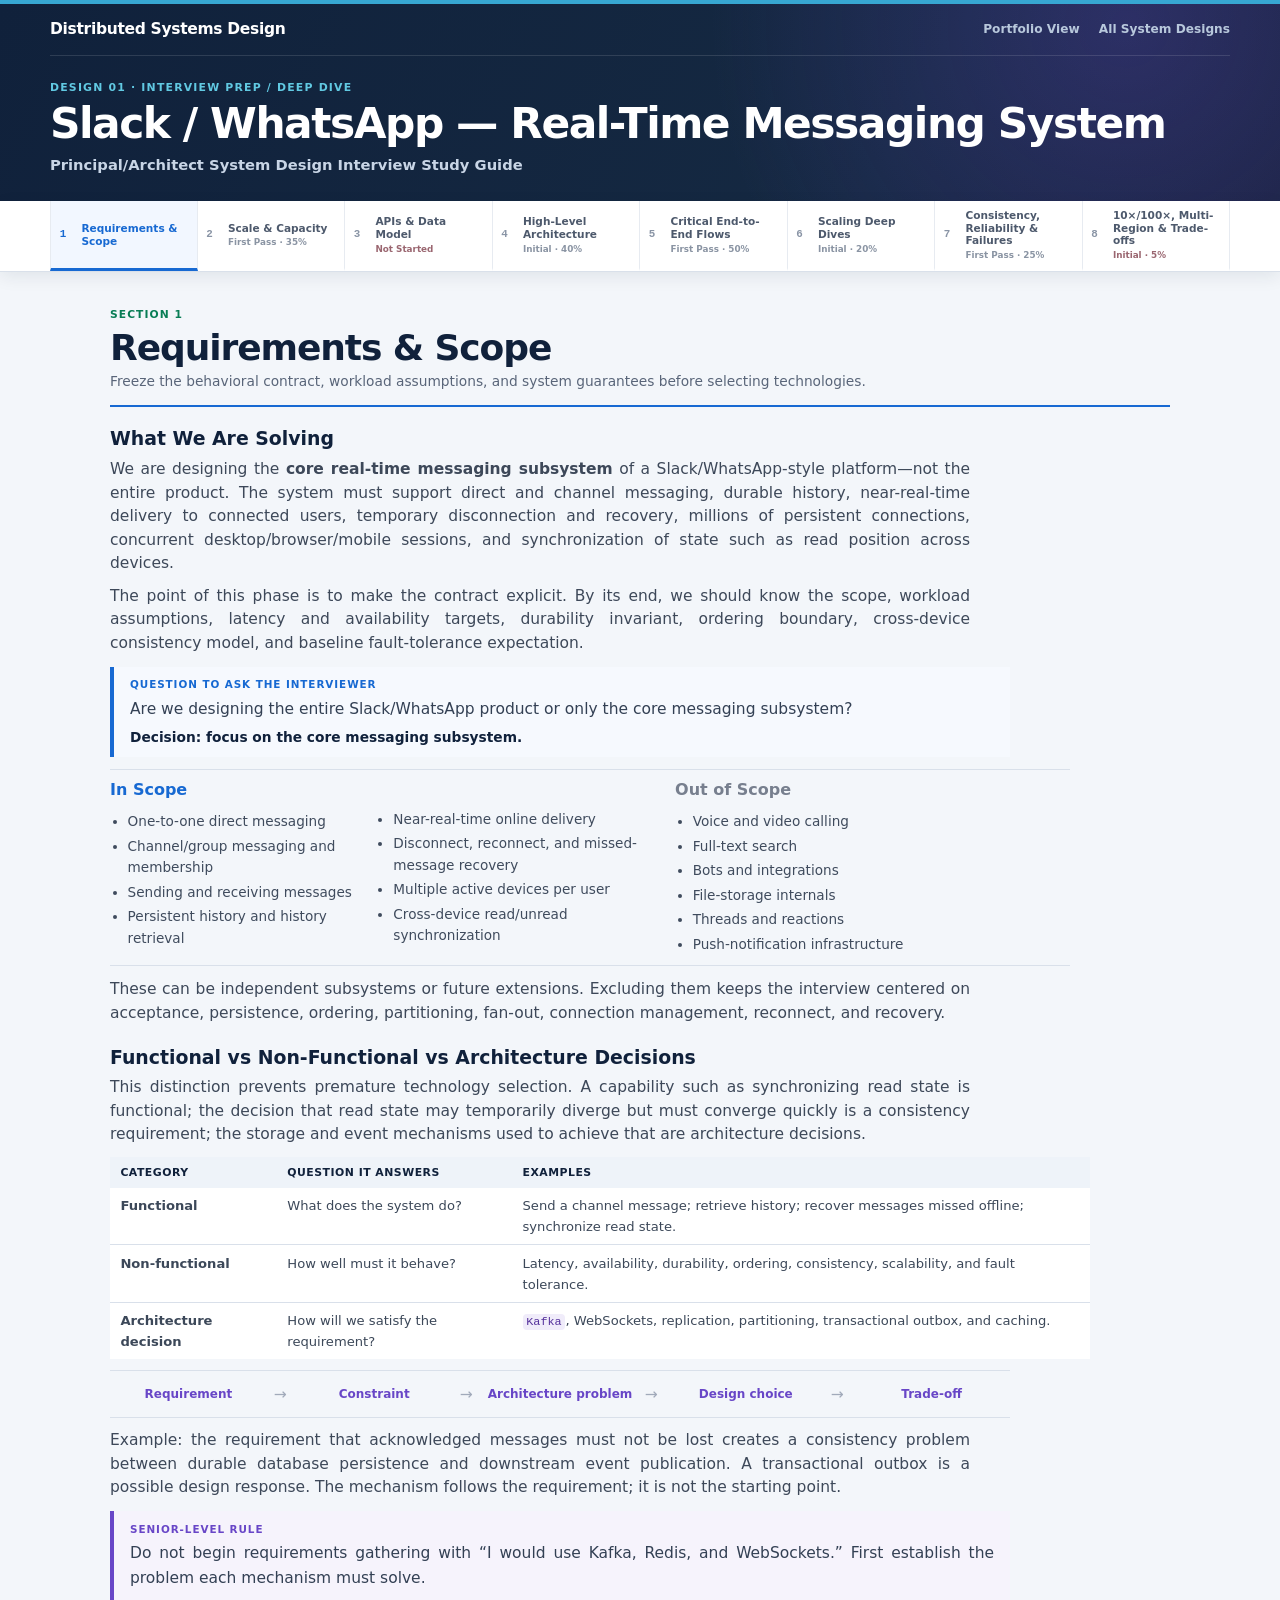
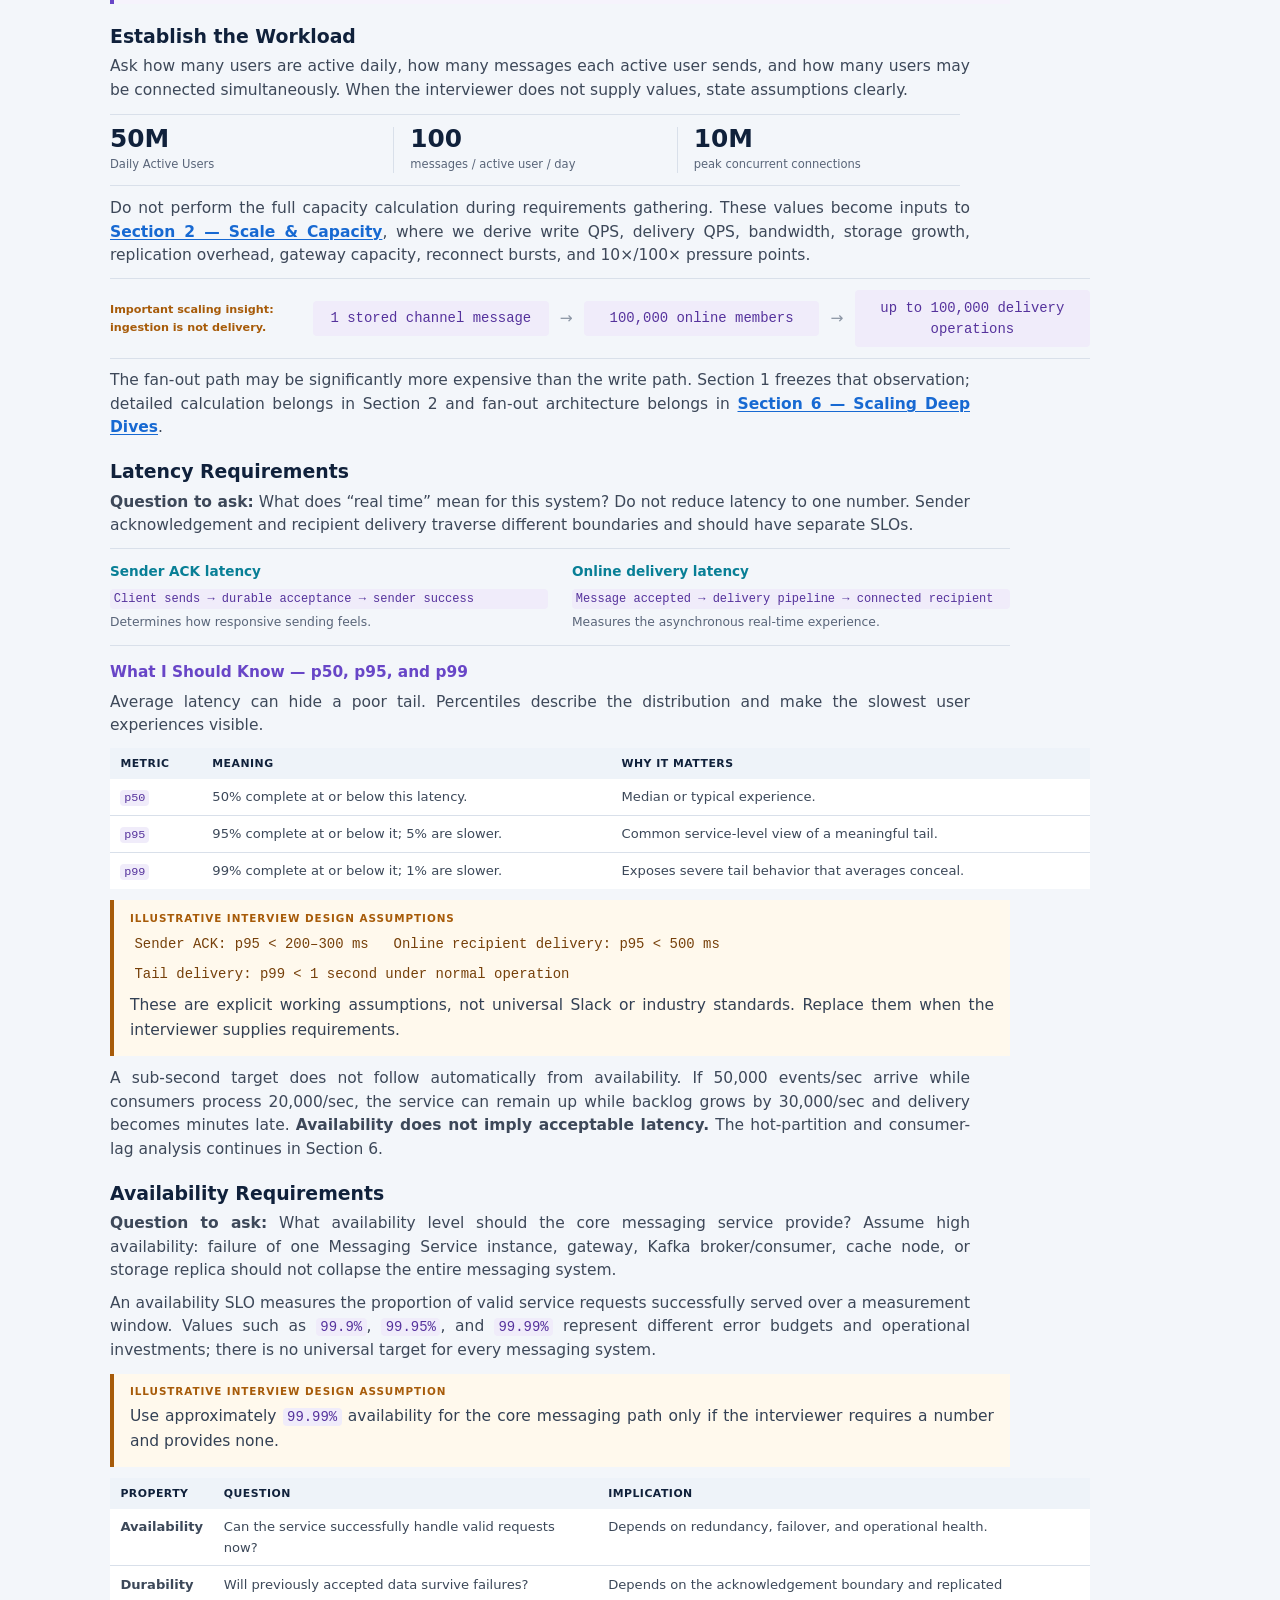
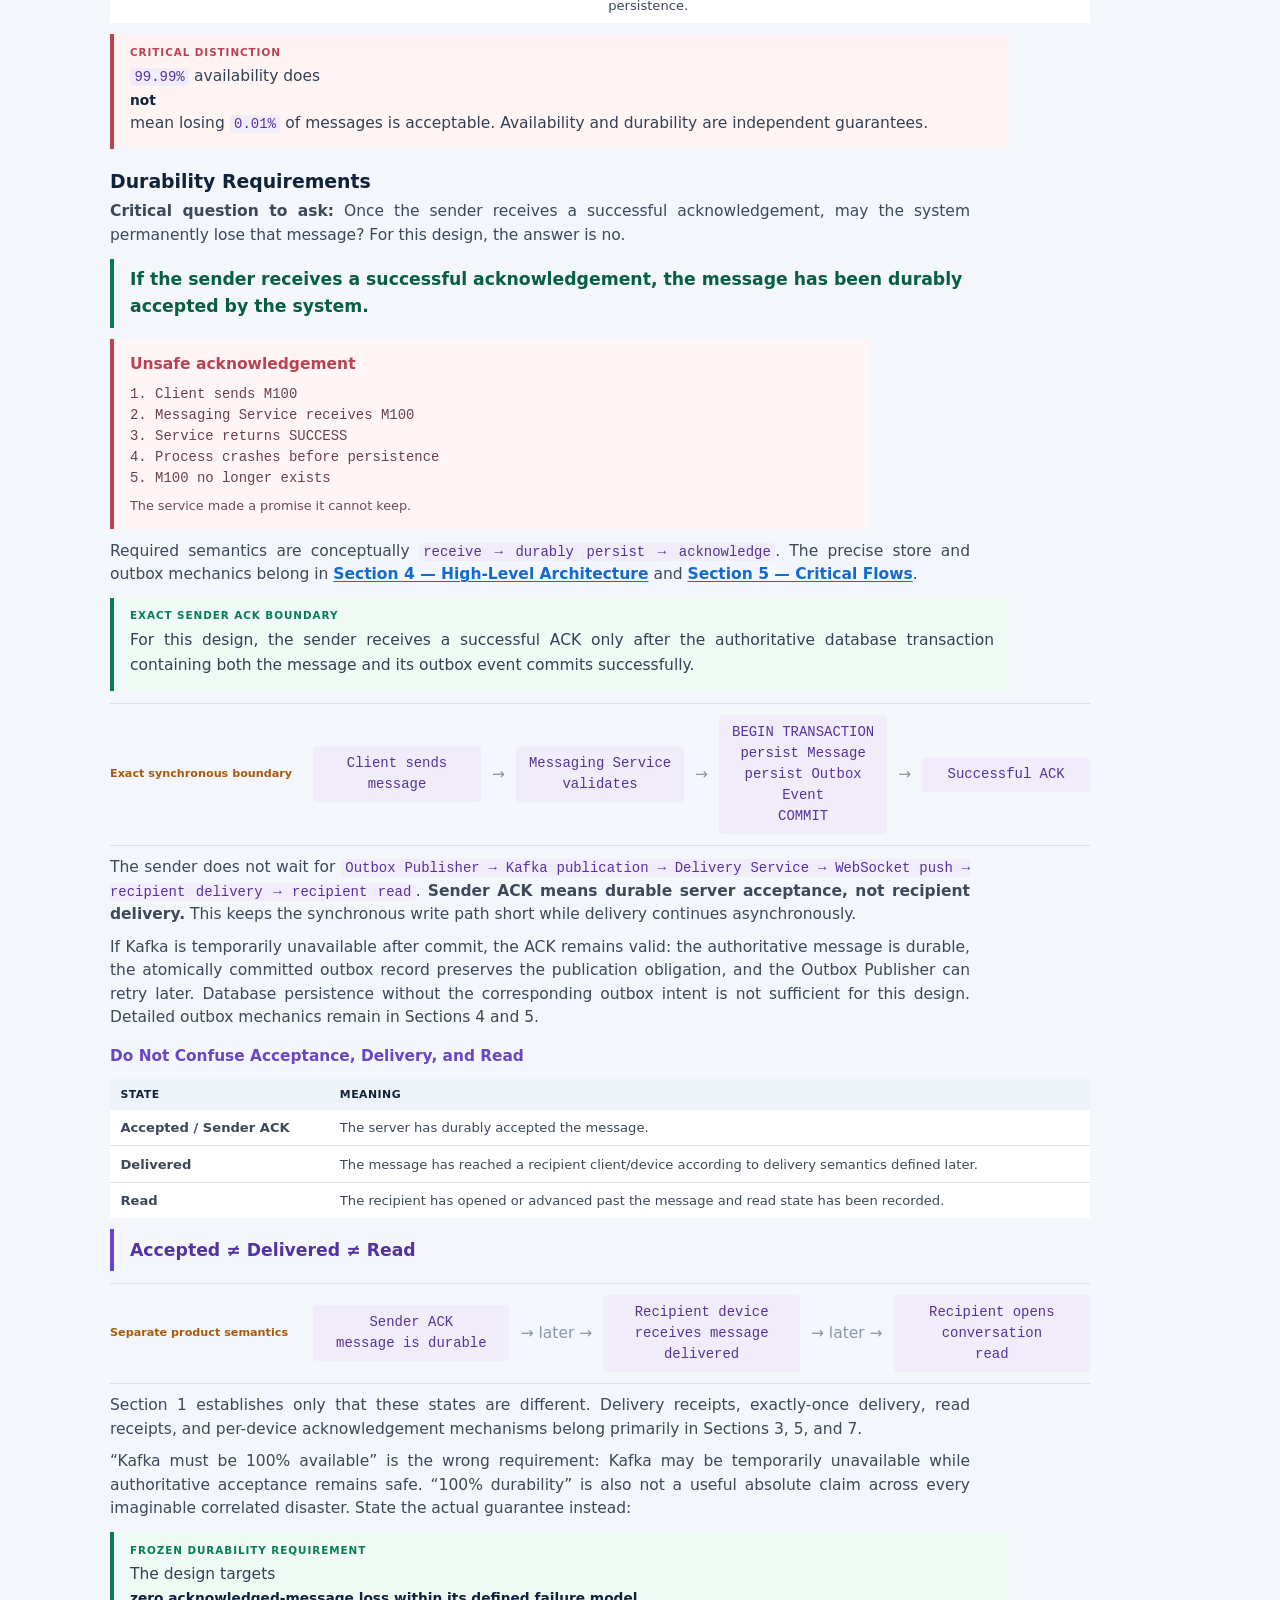
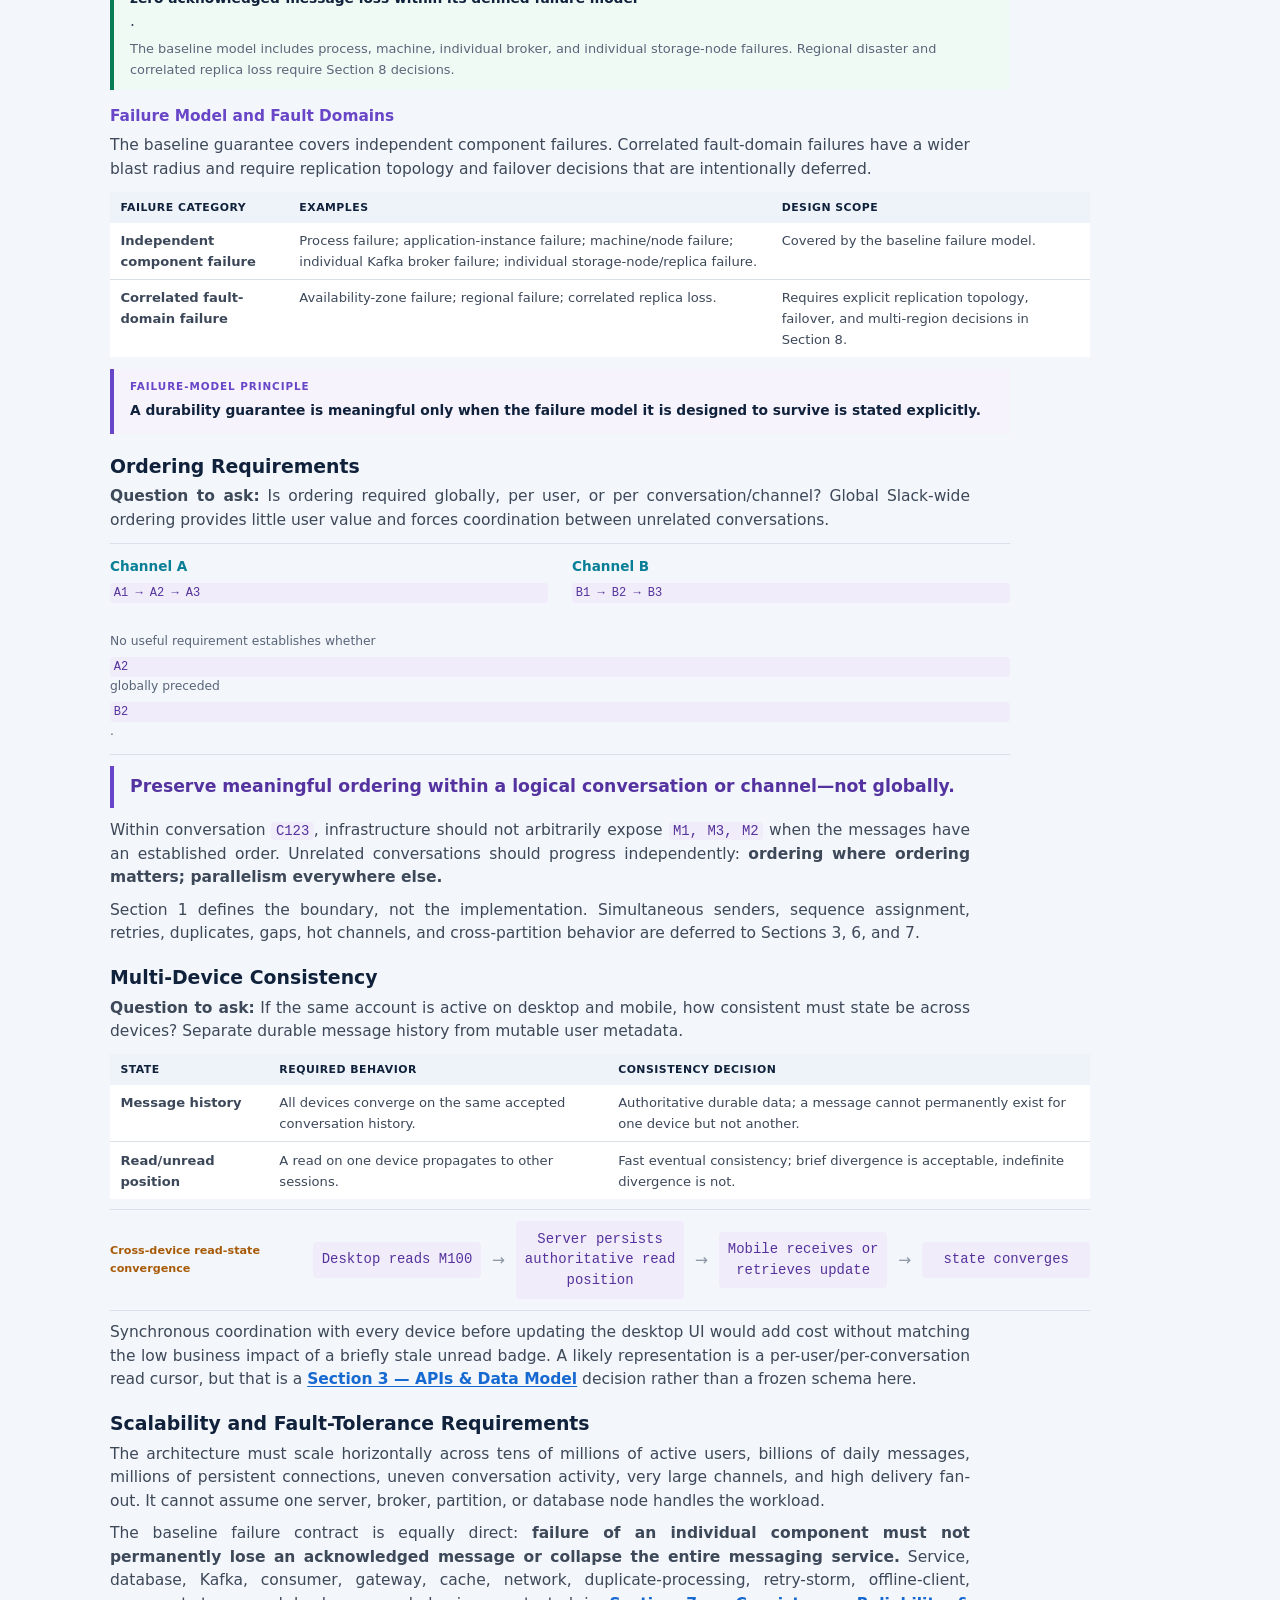
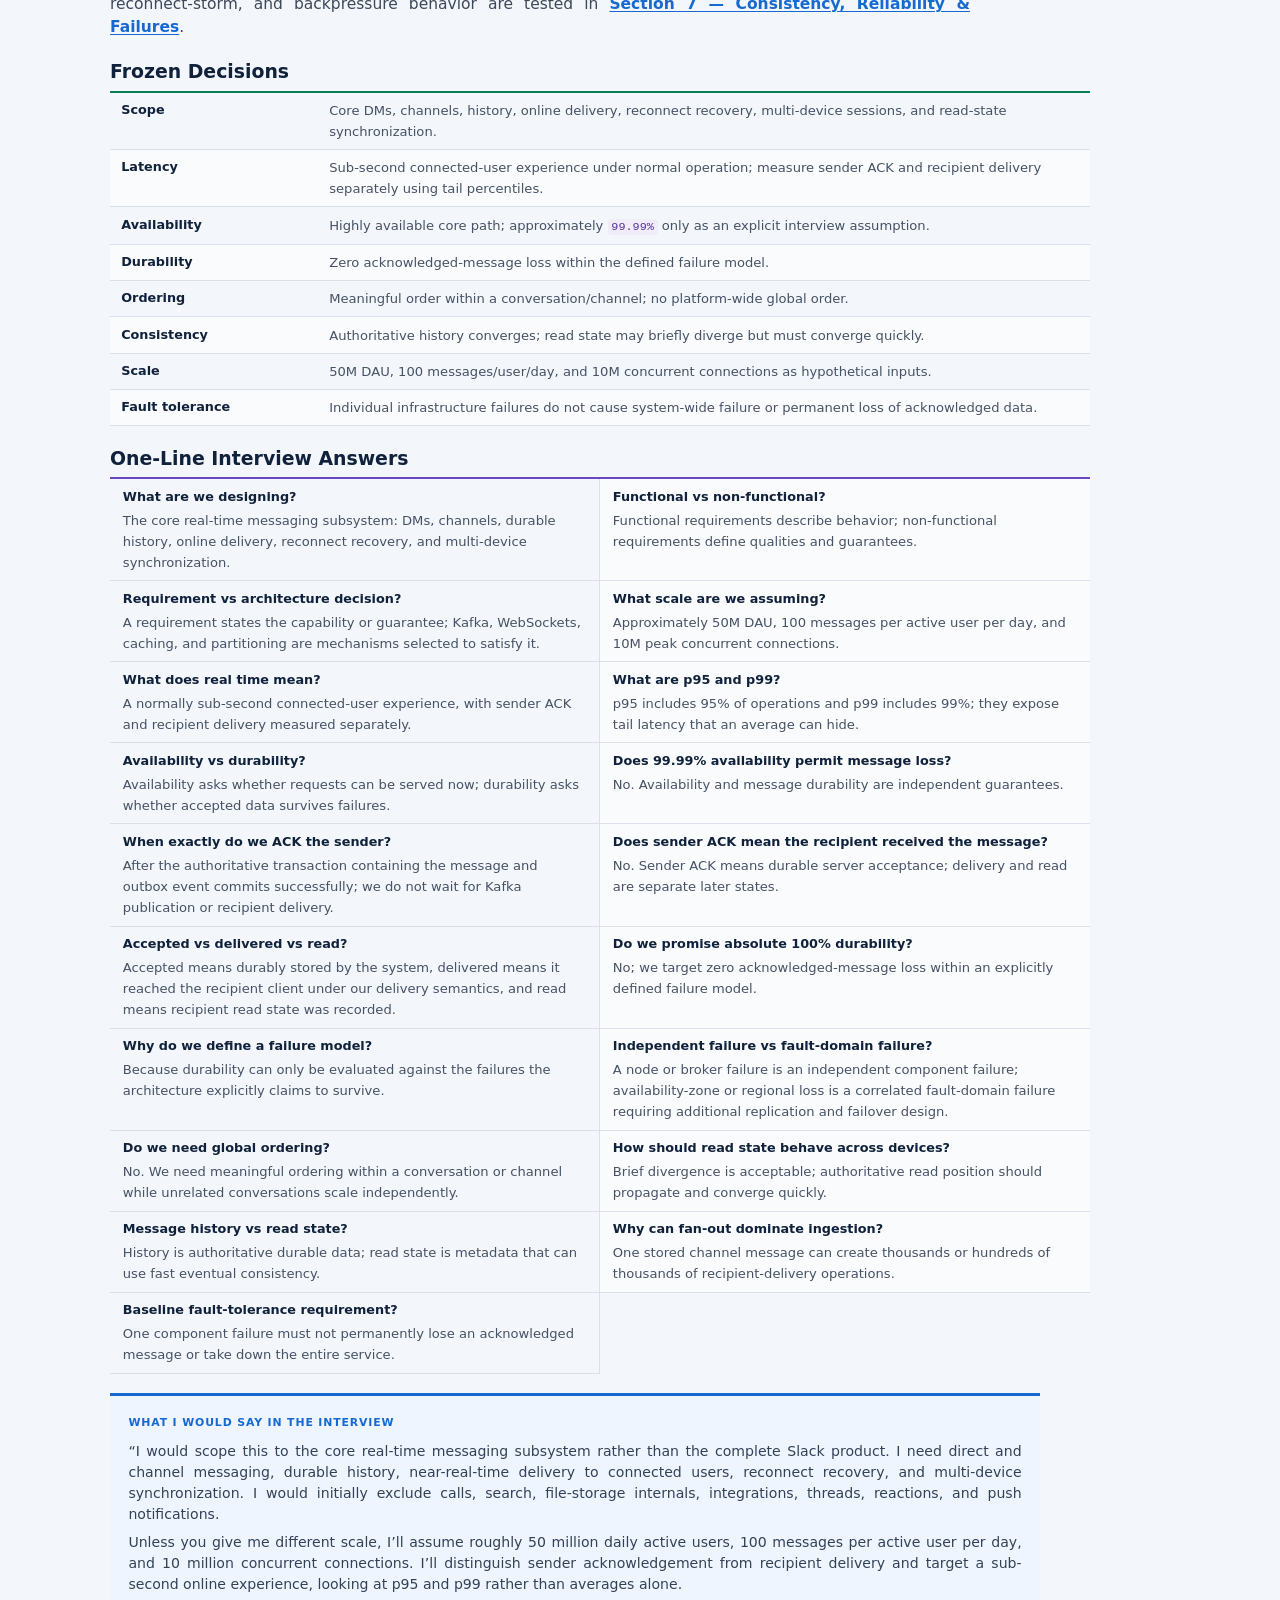
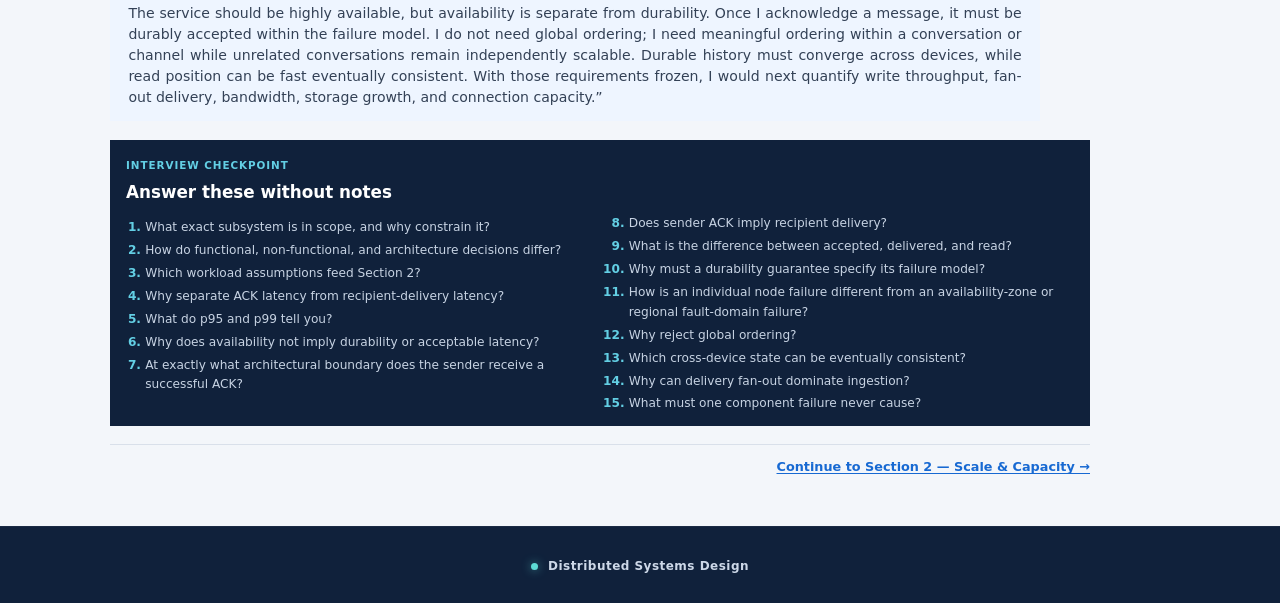
==== commit d5be2d76: "Interview version of slack - section 1." ====
--- a/docs/interview/slack.html
+++ b/docs/interview/slack.html
@@ -7,63 +7,237 @@
     <meta name="theme-color" content="#060c18">
     <title>Real-Time Messaging — Interview Prep / Deep Dive</title>
     <link rel="stylesheet" href="../styles.css">
+    <link rel="stylesheet" href="../assets/css/interview-study.css">
+    <script src="../assets/js/interview-study.js" defer></script>
   </head>
-  <body class="study-page interview-study">
+  <body class="study-page interview-study interview-manual">
     <a class="skip-link" href="#main-content">Skip to content</a>
 
-    <header class="study-hero interview-hero" id="top">
-      <nav class="site-nav container" aria-label="Primary navigation">
-        <a class="brand" href="../index.html" aria-label="Distributed Systems Design home"><span class="brand-mark" aria-hidden="true"><span></span><span></span><span></span></span><span>DS<span class="brand-accent">/</span>Design</span></a>
-        <div class="nav-links"><a href="../index.html#systems">Systems</a><a href="#progress">Progress</a><a href="#scaling">Scaling</a></div>
+    <header class="manual-header" id="top">
+      <nav class="manual-topbar container" aria-label="Primary navigation">
+        <span class="manual-brand">Distributed Systems Design</span>
+        <div><a href="../portfolio/slack.html">Portfolio View</a><a href="../index.html">All System Designs</a></div>
       </nav>
-      <div class="study-hero-grid container">
-        <div class="study-hero-copy">
-          <a class="back-link" href="../index.html#systems">← All architecture studies</a>
-          <p class="eyebrow"><span class="eyebrow-dot"></span> Design 01 · Interview prep / deep dive</p>
-          <h1><span class="hero-context">Slack / WhatsApp</span>Real-Time<br><span>Messaging</span></h1>
-          <p class="study-lede">A living study reference for explaining, defending, and stress-testing a scalable messaging architecture in a 45-minute system-design conversation.</p>
-          <div class="view-switcher" aria-label="Slack design views"><a href="../portfolio/slack.html">← Portfolio View</a><span aria-current="page">Interview Prep / Deep Dive</span></div>
-        </div>
-        <aside class="study-status"><div class="status-line"><span class="status status-active">In progress</span><span>Not a finished architecture</span></div><div class="study-stat"><strong>8</strong><span>standard interview<br>chapters</span></div><div class="study-stat"><strong>First pass</strong><span>current maturity</span></div><div class="study-stat"><strong>Scaling</strong><span>primary learning emphasis</span></div><p>Only decisions from the design discussion are represented as decisions.</p></aside>
+      <div class="manual-heading container">
+        <p class="manual-kicker">Design 01 · Interview Prep / Deep Dive</p>
+        <h1>Slack / WhatsApp — Real-Time Messaging System</h1>
+        <p class="manual-subtitle">Principal/Architect System Design Interview Study Guide</p>
       </div>
     </header>
 
     <main id="main-content">
-      <nav class="study-nav" aria-label="Interview chapters"><div class="container"><a href="#requirements">1 · Requirements</a><a href="#scale">2 · Scale</a><a href="#apis">3 · APIs</a><a href="#architecture">4 · Architecture</a><a href="#flows">5 · Flows</a><a href="#scaling">6 · Deep Dives</a><a href="#reliability">7 · Reliability</a><a href="#tradeoffs">8 · 10×/100×</a></div></nav>
-
-      <section class="progress-section" id="progress" aria-labelledby="progress-title">
-        <div class="container">
-          <div class="summary-heading"><div><span>Living design status</span><h2 id="progress-title">Progress by interview chapter</h2></div><p>Percentages indicate discussion coverage, not production readiness or completion.</p></div>
-          <div class="progress-grid">
-            <a href="#requirements" style="--progress:65%"><span>01</span><b>Requirements &amp; Scope</b><i>First pass · ≈65%</i></a>
-            <a href="#scale" style="--progress:35%"><span>02</span><b>Scale &amp; Capacity</b><i>First pass · ≈35%</i></a>
-            <a href="#apis" class="progress-pending" style="--progress:0%"><span>03</span><b>APIs &amp; Data Model</b><i>Not yet designed</i></a>
-            <a href="#architecture" style="--progress:40%"><span>04</span><b>High-Level Architecture</b><i>Initial skeleton · ≈40%</i></a>
-            <a href="#flows" style="--progress:50%"><span>05</span><b>Critical End-to-End Flow</b><i>Write path partial · ≈50%</i></a>
-            <a href="#scaling" style="--progress:20%"><span>06</span><b>Scaling Deep Dives</b><i>Initial · ≈20%</i></a>
-            <a href="#reliability" style="--progress:25%"><span>07</span><b>Consistency &amp; Failures</b><i>First pass · ≈25%</i></a>
-            <a href="#tradeoffs" style="--progress:5%"><span>08</span><b>10×/100× &amp; Multi-Region</b><i>Barely started</i></a>
-          </div>
-          <div class="maturity-legend"><span><i class="legend-first"></i>INITIAL / FIRST PASS</span><span><i class="legend-designed"></i>DESIGNED</span><span><i class="legend-tested"></i>STRESS TESTED</span><span><i class="legend-pending"></i>NOT YET DESIGNED</span></div>
-        </div>
-      </section>
-
-      <section class="study-section" id="requirements" aria-labelledby="requirements-title">
-        <div class="container reading-container">
-          <div class="chapter-heading"><span>01</span><div><p>Requirements &amp; Scope</p><h2 id="requirements-title">Constrain the problem before selecting technologies</h2></div><b class="maturity maturity-first">First pass · ≈65%</b></div>
-          <article class="interview-answer"><span>What I would say in the interview</span><p>“Slack is too large to design meaningfully in one session. I’ll focus on the core real-time messaging subsystem: direct and channel messages, online delivery, durable history, and recovery after a temporary disconnect. I’ll exclude calls, search, integrations, file internals, threads, reactions, and push notifications unless you want one brought back into scope.”</p></article>
-          <div class="study-prose-grid">
-            <article class="deep-card"><span>Questions to clarify</span><h3>Establish the contract first</h3><ul><li>Are both direct and channel messages required?</li><li>Must acknowledged messages survive process or node failure?</li><li>What ordering guarantee is useful: global or per conversation?</li><li>How quickly should online delivery feel?</li><li>How should temporary disconnection behave?</li></ul></article>
-            <article class="deep-card"><span>Scope</span><h3>Core subsystem</h3><ul><li>One-to-one and channel messaging</li><li>Users belonging to multiple channels</li><li>Near-real-time delivery to online users</li><li>Persistent conversation/channel history</li><li>Temporary disconnection and later recovery</li></ul></article>
-            <article class="deep-card muted-card"><span>Initially out of scope</span><h3>Adjacent systems</h3><ul><li>Voice/video and full-text search</li><li>Bots and integrations</li><li>File-storage internals</li><li>Threads and reactions</li><li>Push-notification infrastructure</li></ul></article>
-          </div>
-          <div class="requirements-key"><div class="key-functional"><strong>WHAT</strong><span>the system does</span><b>Functional</b></div><i>→</i><div class="key-quality"><strong>HOW WELL</strong><span>it must do it</span><b>Non-functional</b></div><i>→</i><div class="key-decision"><strong>HOW</strong><span>we implement it</span><b>Architecture decision</b></div></div>
-          <div class="reasoning-grid"><article class="reasoning-card reasoning-functional"><span class="reasoning-index">FUNCTIONAL</span><h3>Capabilities</h3><p>Send a DM, send to a channel, retrieve history, receive messages in real time, and recover missed messages.</p></article><article class="reasoning-card reasoning-quality"><span class="reasoning-index">NON-FUNCTIONAL</span><h3>Qualities</h3><p>Low latency, durability, high availability, horizontal scale, meaningful ordering, failure tolerance, and millions of long-lived connections.</p></article><article class="reasoning-card reasoning-decision"><span class="reasoning-index">MECHANISMS</span><h3>Architecture choices</h3><p>Kafka, cache, gateways, replication, load balancing, partitioning, and outbox are possible mechanisms—not requirements.</p></article></div>
-          <aside class="interview-takeaway"><span>Interview takeaway</span><strong>Do not immediately say “Kafka” or “Redis” during requirements gathering. First establish the problem each mechanism needs to solve.</strong></aside>
-        </div>
-      </section>
-
-      <section class="study-section" id="scale" aria-labelledby="scale-title">
+      <nav class="manual-tabs" aria-label="Interview study sections">
+        <div class="container" role="tablist" aria-label="Slack interview chapters">
+          <a id="tab-requirements" class="manual-tab is-active" role="tab" aria-selected="true" aria-controls="requirements" tabindex="0" href="#requirements" data-section="requirements"><b>1</b><span>Requirements &amp; Scope</span></a>
+          <a id="tab-scale" class="manual-tab" role="tab" aria-selected="false" aria-controls="scale" tabindex="-1" href="#scale" data-section="scale"><b>2</b><span>Scale &amp; Capacity<small>First Pass · 35%</small></span></a>
+          <a id="tab-apis" class="manual-tab" role="tab" aria-selected="false" aria-controls="apis" tabindex="-1" href="#apis" data-section="apis"><b>3</b><span>APIs &amp; Data Model<small class="status-pending">Not Started</small></span></a>
+          <a id="tab-architecture" class="manual-tab" role="tab" aria-selected="false" aria-controls="architecture" tabindex="-1" href="#architecture" data-section="architecture"><b>4</b><span>High-Level Architecture<small>Initial · 40%</small></span></a>
+          <a id="tab-flows" class="manual-tab" role="tab" aria-selected="false" aria-controls="flows" tabindex="-1" href="#flows" data-section="flows"><b>5</b><span>Critical End-to-End Flows<small>First Pass · 50%</small></span></a>
+          <a id="tab-scaling" class="manual-tab" role="tab" aria-selected="false" aria-controls="scaling" tabindex="-1" href="#scaling" data-section="scaling"><b>6</b><span>Scaling Deep Dives<small>Initial · 20%</small></span></a>
+          <a id="tab-reliability" class="manual-tab" role="tab" aria-selected="false" aria-controls="reliability" tabindex="-1" href="#reliability" data-section="reliability"><b>7</b><span>Consistency, Reliability &amp; Failures<small>First Pass · 25%</small></span></a>
+          <a id="tab-multiregion" class="manual-tab" role="tab" aria-selected="false" aria-controls="multiregion" tabindex="-1" href="#multiregion" data-section="multiregion"><b>8</b><span>10×/100×, Multi-Region &amp; Trade-offs<small class="status-pending">Initial · 5%</small></span></a>
+        </div>
+      </nav>
+
+      <section class="study-section interview-panel is-active" id="requirements" role="tabpanel" aria-labelledby="tab-requirements">
+        <div class="container manual-content">
+          <header class="manual-section-heading">
+            <div><span>Section 1</span><h2 id="requirements-title">Requirements &amp; Scope</h2><p>Freeze the behavioral contract, workload assumptions, and system guarantees before selecting technologies.</p></div>
+          </header>
+
+          <div class="manual-prose" id="req-scope">
+            <h3>What We Are Solving</h3>
+            <p>We are designing the <strong>core real-time messaging subsystem</strong> of a Slack/WhatsApp-style platform—not the entire product. The system must support direct and channel messaging, durable history, near-real-time delivery to connected users, temporary disconnection and recovery, millions of persistent connections, concurrent desktop/browser/mobile sessions, and synchronization of state such as read position across devices.</p>
+            <p>The point of this phase is to make the contract explicit. By its end, we should know the scope, workload assumptions, latency and availability targets, durability invariant, ordering boundary, cross-device consistency model, and baseline fault-tolerance expectation.</p>
+          </div>
+
+          <aside class="study-callout callout-question">
+            <span>Question to ask the interviewer</span>
+            <p>Are we designing the entire Slack/WhatsApp product or only the core messaging subsystem?</p>
+            <strong>Decision: focus on the core messaging subsystem.</strong>
+          </aside>
+
+          <div class="scope-columns">
+            <section><h3>In Scope</h3><ul><li>One-to-one direct messaging</li><li>Channel/group messaging and membership</li><li>Sending and receiving messages</li><li>Persistent history and history retrieval</li><li>Near-real-time online delivery</li><li>Disconnect, reconnect, and missed-message recovery</li><li>Multiple active devices per user</li><li>Cross-device read/unread synchronization</li></ul></section>
+            <section><h3>Out of Scope</h3><ul><li>Voice and video calling</li><li>Full-text search</li><li>Bots and integrations</li><li>File-storage internals</li><li>Threads and reactions</li><li>Push-notification infrastructure</li></ul></section>
+          </div>
+          <div class="manual-prose"><p>These can be independent subsystems or future extensions. Excluding them keeps the interview centered on acceptance, persistence, ordering, partitioning, fan-out, connection management, reconnect, and recovery.</p></div>
+
+          <div class="manual-prose" id="req-types">
+            <h3>Functional vs Non-Functional vs Architecture Decisions</h3>
+            <p>This distinction prevents premature technology selection. A capability such as synchronizing read state is functional; the decision that read state may temporarily diverge but must converge quickly is a consistency requirement; the storage and event mechanisms used to achieve that are architecture decisions.</p>
+          </div>
+
+          <div class="table-scroll">
+            <table class="study-table comparison-table">
+              <thead><tr><th>Category</th><th>Question it answers</th><th>Examples</th></tr></thead>
+              <tbody>
+                <tr><td><strong>Functional</strong></td><td>What does the system do?</td><td>Send a channel message; retrieve history; recover messages missed offline; synchronize read state.</td></tr>
+                <tr><td><strong>Non-functional</strong></td><td>How well must it behave?</td><td>Latency, availability, durability, ordering, consistency, scalability, and fault tolerance.</td></tr>
+                <tr><td><strong>Architecture decision</strong></td><td>How will we satisfy the requirement?</td><td><code>Kafka</code>, WebSockets, replication, partitioning, transactional outbox, and caching.</td></tr>
+              </tbody>
+            </table>
+          </div>
+
+          <div class="reasoning-chain" aria-label="Senior-level architecture reasoning chain">
+            <span>Requirement</span><i>↓</i><span>Constraint</span><i>↓</i><span>Architecture problem</span><i>↓</i><span>Design choice</span><i>↓</i><span>Trade-off</span>
+          </div>
+          <div class="manual-prose">
+            <p>Example: the requirement that acknowledged messages must not be lost creates a consistency problem between durable database persistence and downstream event publication. A transactional outbox is a possible design response. The mechanism follows the requirement; it is not the starting point.</p>
+          </div>
+          <aside class="study-callout callout-principle"><span>Senior-level rule</span><p>Do not begin requirements gathering with “I would use Kafka, Redis, and WebSockets.” First establish the problem each mechanism must solve.</p></aside>
+
+          <div class="manual-prose" id="req-workload">
+            <h3>Establish the Workload</h3>
+            <p>Ask how many users are active daily, how many messages each active user sends, and how many users may be connected simultaneously. When the interviewer does not supply values, state assumptions clearly.</p>
+          </div>
+          <div class="assumption-strip" aria-label="Section 1 workload assumptions"><div><strong>50M</strong><span>Daily Active Users</span></div><div><strong>100</strong><span>messages / active user / day</span></div><div><strong>10M</strong><span>peak concurrent connections</span></div></div>
+          <div class="manual-prose">
+            <p>Do not perform the full capacity calculation during requirements gathering. These values become inputs to <a class="section-reference" href="#scale">Section 2 — Scale &amp; Capacity</a>, where we derive write QPS, delivery QPS, bandwidth, storage growth, replication overhead, gateway capacity, reconnect bursts, and 10×/100× pressure points.</p>
+          </div>
+          <figure class="compact-diagram fanout-example"><figcaption>Important scaling insight: ingestion is not delivery.</figcaption><code>1 stored channel message</code><i>→</i><code>100,000 online members</code><i>→</i><code>up to 100,000 delivery operations</code></figure>
+          <div class="manual-prose"><p>The fan-out path may be significantly more expensive than the write path. Section 1 freezes that observation; detailed calculation belongs in Section 2 and fan-out architecture belongs in <a class="section-reference" href="#scaling">Section 6 — Scaling Deep Dives</a>.</p></div>
+
+          <div class="manual-prose" id="req-latency">
+            <h3>Latency Requirements</h3>
+            <p><strong>Question to ask:</strong> What does “real time” mean for this system? Do not reduce latency to one number. Sender acknowledgement and recipient delivery traverse different boundaries and should have separate SLOs.</p>
+          </div>
+          <div class="path-comparison"><div><strong>Sender ACK latency</strong><code>Client sends → durable acceptance → sender success</code><p>Determines how responsive sending feels.</p></div><div><strong>Online delivery latency</strong><code>Message accepted → delivery pipeline → connected recipient</code><p>Measures the asynchronous real-time experience.</p></div></div>
+
+          <div class="manual-prose">
+            <h4>What I Should Know — p50, p95, and p99</h4>
+            <p>Average latency can hide a poor tail. Percentiles describe the distribution and make the slowest user experiences visible.</p>
+          </div>
+          <div class="table-scroll">
+            <table class="study-table metric-table"><thead><tr><th>Metric</th><th>Meaning</th><th>Why it matters</th></tr></thead><tbody><tr><td><code>p50</code></td><td>50% complete at or below this latency.</td><td>Median or typical experience.</td></tr><tr><td><code>p95</code></td><td>95% complete at or below it; 5% are slower.</td><td>Common service-level view of a meaningful tail.</td></tr><tr><td><code>p99</code></td><td>99% complete at or below it; 1% are slower.</td><td>Exposes severe tail behavior that averages conceal.</td></tr></tbody></table>
+          </div>
+          <aside class="study-callout callout-assumption"><span>Illustrative interview design assumptions</span><div class="slo-lines"><code>Sender ACK: p95 &lt; 200–300 ms</code><code>Online recipient delivery: p95 &lt; 500 ms</code><code>Tail delivery: p99 &lt; 1 second under normal operation</code></div><p>These are explicit working assumptions, not universal Slack or industry standards. Replace them when the interviewer supplies requirements.</p></aside>
+          <div class="manual-prose"><p>A sub-second target does not follow automatically from availability. If 50,000 events/sec arrive while consumers process 20,000/sec, the service can remain up while backlog grows by 30,000/sec and delivery becomes minutes late. <strong>Availability does not imply acceptable latency.</strong> The hot-partition and consumer-lag analysis continues in Section 6.</p></div>
+
+          <div class="manual-prose" id="req-availability">
+            <h3>Availability Requirements</h3>
+            <p><strong>Question to ask:</strong> What availability level should the core messaging service provide? Assume high availability: failure of one Messaging Service instance, gateway, Kafka broker/consumer, cache node, or storage replica should not collapse the entire messaging system.</p>
+            <p>An availability SLO measures the proportion of valid service requests successfully served over a measurement window. Values such as <code>99.9%</code>, <code>99.95%</code>, and <code>99.99%</code> represent different error budgets and operational investments; there is no universal target for every messaging system.</p>
+          </div>
+          <aside class="study-callout callout-assumption"><span>Illustrative interview design assumption</span><p>Use approximately <code>99.99%</code> availability for the core messaging path only if the interviewer requires a number and provides none.</p></aside>
+          <div class="table-scroll">
+            <table class="study-table comparison-table"><thead><tr><th>Property</th><th>Question</th><th>Implication</th></tr></thead><tbody><tr><td><strong>Availability</strong></td><td>Can the service successfully handle valid requests now?</td><td>Depends on redundancy, failover, and operational health.</td></tr><tr><td><strong>Durability</strong></td><td>Will previously accepted data survive failures?</td><td>Depends on the acknowledgement boundary and replicated persistence.</td></tr></tbody></table>
+          </div>
+          <aside class="study-callout callout-warning"><span>Critical distinction</span><p><code>99.99%</code> availability does <strong>not</strong> mean losing <code>0.01%</code> of messages is acceptable. Availability and durability are independent guarantees.</p></aside>
+
+          <div class="manual-prose" id="req-durability">
+            <h3>Durability Requirements</h3>
+            <p><strong>Critical question to ask:</strong> Once the sender receives a successful acknowledgement, may the system permanently lose that message? For this design, the answer is no.</p>
+          </div>
+          <blockquote class="manual-invariant">If the sender receives a successful acknowledgement, the message has been durably accepted by the system.</blockquote>
+          <div class="failure-example"><strong>Unsafe acknowledgement</strong><code>1. Client sends M100
+2. Messaging Service receives M100
+3. Service returns SUCCESS
+4. Process crashes before persistence
+5. M100 no longer exists</code><p>The service made a promise it cannot keep.</p></div>
+          <div class="manual-prose">
+            <p>Required semantics are conceptually <code>receive → durably persist → acknowledge</code>. The precise store and outbox mechanics belong in <a class="section-reference" href="#architecture">Section 4 — High-Level Architecture</a> and <a class="section-reference" href="#flows">Section 5 — Critical Flows</a>.</p>
+          </div>
+          <aside class="study-callout callout-decision"><span>Exact Sender ACK Boundary</span><p>For this design, the sender receives a successful ACK only after the authoritative database transaction containing both the message and its outbox event commits successfully.</p></aside>
+          <figure class="compact-diagram"><figcaption>Exact synchronous boundary</figcaption><code>Client sends message</code><i>→</i><code>Messaging Service validates</code><i>→</i><code>BEGIN TRANSACTION<br>persist Message<br>persist Outbox Event<br>COMMIT</code><i>→</i><code>Successful ACK</code></figure>
+          <div class="manual-prose">
+            <p>The sender does not wait for <code>Outbox Publisher → Kafka publication → Delivery Service → WebSocket push → recipient delivery → recipient read</code>. <strong>Sender ACK means durable server acceptance, not recipient delivery.</strong> This keeps the synchronous write path short while delivery continues asynchronously.</p>
+            <p>If Kafka is temporarily unavailable after commit, the ACK remains valid: the authoritative message is durable, the atomically committed outbox record preserves the publication obligation, and the Outbox Publisher can retry later. Database persistence without the corresponding outbox intent is not sufficient for this design. Detailed outbox mechanics remain in Sections 4 and 5.</p>
+            <h4>Do Not Confuse Acceptance, Delivery, and Read</h4>
+          </div>
+          <div class="table-scroll"><table class="study-table comparison-table"><thead><tr><th>State</th><th>Meaning</th></tr></thead><tbody><tr><td><strong>Accepted / Sender ACK</strong></td><td>The server has durably accepted the message.</td></tr><tr><td><strong>Delivered</strong></td><td>The message has reached a recipient client/device according to delivery semantics defined later.</td></tr><tr><td><strong>Read</strong></td><td>The recipient has opened or advanced past the message and read state has been recorded.</td></tr></tbody></table></div>
+          <blockquote class="manual-invariant invariant-violet">Accepted ≠ Delivered ≠ Read</blockquote>
+          <figure class="compact-diagram"><figcaption>Separate product semantics</figcaption><code>Sender ACK<br>message is durable</code><i>→ later →</i><code>Recipient device receives message<br>delivered</code><i>→ later →</i><code>Recipient opens conversation<br>read</code></figure>
+          <div class="manual-prose">
+            <p>Section 1 establishes only that these states are different. Delivery receipts, exactly-once delivery, read receipts, and per-device acknowledgement mechanisms belong primarily in Sections 3, 5, and 7.</p>
+            <p>“Kafka must be 100% available” is the wrong requirement: Kafka may be temporarily unavailable while authoritative acceptance remains safe. “100% durability” is also not a useful absolute claim across every imaginable correlated disaster. State the actual guarantee instead:</p>
+          </div>
+          <aside class="study-callout callout-decision"><span>Frozen durability requirement</span><p>The design targets <strong>zero acknowledged-message loss within its defined failure model</strong>.</p><small>The baseline model includes process, machine, individual broker, and individual storage-node failures. Regional disaster and correlated replica loss require Section 8 decisions.</small></aside>
+          <div class="manual-prose">
+            <h4>Failure Model and Fault Domains</h4>
+            <p>The baseline guarantee covers independent component failures. Correlated fault-domain failures have a wider blast radius and require replication topology and failover decisions that are intentionally deferred.</p>
+          </div>
+          <div class="table-scroll"><table class="study-table comparison-table"><thead><tr><th>Failure category</th><th>Examples</th><th>Design scope</th></tr></thead><tbody><tr><td><strong>Independent component failure</strong></td><td>Process failure; application-instance failure; machine/node failure; individual Kafka broker failure; individual storage-node/replica failure.</td><td>Covered by the baseline failure model.</td></tr><tr><td><strong>Correlated fault-domain failure</strong></td><td>Availability-zone failure; regional failure; correlated replica loss.</td><td>Requires explicit replication topology, failover, and multi-region decisions in Section 8.</td></tr></tbody></table></div>
+          <aside class="study-callout callout-principle"><span>Failure-model principle</span><p><strong>A durability guarantee is meaningful only when the failure model it is designed to survive is stated explicitly.</strong></p></aside>
+
+          <div class="manual-prose" id="req-ordering">
+            <h3>Ordering Requirements</h3>
+            <p><strong>Question to ask:</strong> Is ordering required globally, per user, or per conversation/channel? Global Slack-wide ordering provides little user value and forces coordination between unrelated conversations.</p>
+          </div>
+          <div class="ordering-example"><div><strong>Channel A</strong><code>A1 → A2 → A3</code></div><div><strong>Channel B</strong><code>B1 → B2 → B3</code></div><p>No useful requirement establishes whether <code>A2</code> globally preceded <code>B2</code>.</p></div>
+          <blockquote class="manual-invariant invariant-violet">Preserve meaningful ordering within a logical conversation or channel—not globally.</blockquote>
+          <div class="manual-prose"><p>Within conversation <code>C123</code>, infrastructure should not arbitrarily expose <code>M1, M3, M2</code> when the messages have an established order. Unrelated conversations should progress independently: <strong>ordering where ordering matters; parallelism everywhere else.</strong></p><p>Section 1 defines the boundary, not the implementation. Simultaneous senders, sequence assignment, retries, duplicates, gaps, hot channels, and cross-partition behavior are deferred to Sections 3, 6, and 7.</p></div>
+
+          <div class="manual-prose" id="req-consistency">
+            <h3>Multi-Device Consistency</h3>
+            <p><strong>Question to ask:</strong> If the same account is active on desktop and mobile, how consistent must state be across devices? Separate durable message history from mutable user metadata.</p>
+          </div>
+          <div class="table-scroll"><table class="study-table comparison-table"><thead><tr><th>State</th><th>Required behavior</th><th>Consistency decision</th></tr></thead><tbody><tr><td><strong>Message history</strong></td><td>All devices converge on the same accepted conversation history.</td><td>Authoritative durable data; a message cannot permanently exist for one device but not another.</td></tr><tr><td><strong>Read/unread position</strong></td><td>A read on one device propagates to other sessions.</td><td>Fast eventual consistency; brief divergence is acceptable, indefinite divergence is not.</td></tr></tbody></table></div>
+          <figure class="compact-diagram"><figcaption>Cross-device read-state convergence</figcaption><code>Desktop reads M100</code><i>→</i><code>Server persists authoritative read position</code><i>→</i><code>Mobile receives or retrieves update</code><i>→</i><code>state converges</code></figure>
+          <div class="manual-prose"><p>Synchronous coordination with every device before updating the desktop UI would add cost without matching the low business impact of a briefly stale unread badge. A likely representation is a per-user/per-conversation read cursor, but that is a <a class="section-reference" href="#apis">Section 3 — APIs &amp; Data Model</a> decision rather than a frozen schema here.</p></div>
+
+          <div class="manual-prose">
+            <h3>Scalability and Fault-Tolerance Requirements</h3>
+            <p>The architecture must scale horizontally across tens of millions of active users, billions of daily messages, millions of persistent connections, uneven conversation activity, very large channels, and high delivery fan-out. It cannot assume one server, broker, partition, or database node handles the workload.</p>
+            <p>The baseline failure contract is equally direct: <strong>failure of an individual component must not permanently lose an acknowledged message or collapse the entire messaging service.</strong> Service, database, Kafka, consumer, gateway, cache, network, duplicate-processing, retry-storm, offline-client, reconnect-storm, and backpressure behavior are tested in <a class="section-reference" href="#reliability">Section 7 — Consistency, Reliability &amp; Failures</a>.</p>
+          </div>
+
+          <div id="req-frozen" class="frozen-decisions">
+            <h3>Frozen Decisions</h3>
+            <dl>
+              <div><dt>Scope</dt><dd>Core DMs, channels, history, online delivery, reconnect recovery, multi-device sessions, and read-state synchronization.</dd></div>
+              <div><dt>Latency</dt><dd>Sub-second connected-user experience under normal operation; measure sender ACK and recipient delivery separately using tail percentiles.</dd></div>
+              <div><dt>Availability</dt><dd>Highly available core path; approximately <code>99.99%</code> only as an explicit interview assumption.</dd></div>
+              <div><dt>Durability</dt><dd>Zero acknowledged-message loss within the defined failure model.</dd></div>
+              <div><dt>Ordering</dt><dd>Meaningful order within a conversation/channel; no platform-wide global order.</dd></div>
+              <div><dt>Consistency</dt><dd>Authoritative history converges; read state may briefly diverge but must converge quickly.</dd></div>
+              <div><dt>Scale</dt><dd>50M DAU, 100 messages/user/day, and 10M concurrent connections as hypothetical inputs.</dd></div>
+              <div><dt>Fault tolerance</dt><dd>Individual infrastructure failures do not cause system-wide failure or permanent loss of acknowledged data.</dd></div>
+            </dl>
+          </div>
+
+          <section class="revision-section" id="req-answers">
+            <h3>One-Line Interview Answers</h3>
+            <dl class="revision-answers">
+              <div><dt>What are we designing?</dt><dd>The core real-time messaging subsystem: DMs, channels, durable history, online delivery, reconnect recovery, and multi-device synchronization.</dd></div>
+              <div><dt>Functional vs non-functional?</dt><dd>Functional requirements describe behavior; non-functional requirements define qualities and guarantees.</dd></div>
+              <div><dt>Requirement vs architecture decision?</dt><dd>A requirement states the capability or guarantee; Kafka, WebSockets, caching, and partitioning are mechanisms selected to satisfy it.</dd></div>
+              <div><dt>What scale are we assuming?</dt><dd>Approximately 50M DAU, 100 messages per active user per day, and 10M peak concurrent connections.</dd></div>
+              <div><dt>What does real time mean?</dt><dd>A normally sub-second connected-user experience, with sender ACK and recipient delivery measured separately.</dd></div>
+              <div><dt>What are p95 and p99?</dt><dd>p95 includes 95% of operations and p99 includes 99%; they expose tail latency that an average can hide.</dd></div>
+              <div><dt>Availability vs durability?</dt><dd>Availability asks whether requests can be served now; durability asks whether accepted data survives failures.</dd></div>
+              <div><dt>Does 99.99% availability permit message loss?</dt><dd>No. Availability and message durability are independent guarantees.</dd></div>
+              <div><dt>When exactly do we ACK the sender?</dt><dd>After the authoritative transaction containing the message and outbox event commits successfully; we do not wait for Kafka publication or recipient delivery.</dd></div>
+              <div><dt>Does sender ACK mean the recipient received the message?</dt><dd>No. Sender ACK means durable server acceptance; delivery and read are separate later states.</dd></div>
+              <div><dt>Accepted vs delivered vs read?</dt><dd>Accepted means durably stored by the system, delivered means it reached the recipient client under our delivery semantics, and read means recipient read state was recorded.</dd></div>
+              <div><dt>Do we promise absolute 100% durability?</dt><dd>No; we target zero acknowledged-message loss within an explicitly defined failure model.</dd></div>
+              <div><dt>Why do we define a failure model?</dt><dd>Because durability can only be evaluated against the failures the architecture explicitly claims to survive.</dd></div>
+              <div><dt>Independent failure vs fault-domain failure?</dt><dd>A node or broker failure is an independent component failure; availability-zone or regional loss is a correlated fault-domain failure requiring additional replication and failover design.</dd></div>
+              <div><dt>Do we need global ordering?</dt><dd>No. We need meaningful ordering within a conversation or channel while unrelated conversations scale independently.</dd></div>
+              <div><dt>How should read state behave across devices?</dt><dd>Brief divergence is acceptable; authoritative read position should propagate and converge quickly.</dd></div>
+              <div><dt>Message history vs read state?</dt><dd>History is authoritative durable data; read state is metadata that can use fast eventual consistency.</dd></div>
+              <div><dt>Why can fan-out dominate ingestion?</dt><dd>One stored channel message can create thousands or hundreds of thousands of recipient-delivery operations.</dd></div>
+              <div><dt>Baseline fault-tolerance requirement?</dt><dd>One component failure must not permanently lose an acknowledged message or take down the entire service.</dd></div>
+            </dl>
+          </section>
+
+          <article class="spoken-answer">
+            <span>What I Would Say in the Interview</span>
+            <p>“I would scope this to the core real-time messaging subsystem rather than the complete Slack product. I need direct and channel messaging, durable history, near-real-time delivery to connected users, reconnect recovery, and multi-device synchronization. I would initially exclude calls, search, file-storage internals, integrations, threads, reactions, and push notifications.</p>
+            <p>Unless you give me different scale, I’ll assume roughly 50 million daily active users, 100 messages per active user per day, and 10 million concurrent connections. I’ll distinguish sender acknowledgement from recipient delivery and target a sub-second online experience, looking at p95 and p99 rather than averages alone.</p>
+            <p>The service should be highly available, but availability is separate from durability. Once I acknowledge a message, it must be durably accepted within the failure model. I do not need global ordering; I need meaningful ordering within a conversation or channel while unrelated conversations remain independently scalable. Durable history must converge across devices, while read position can be fast eventually consistent. With those requirements frozen, I would next quantify write throughput, fan-out delivery, bandwidth, storage growth, and connection capacity.”</p>
+          </article>
+
+          <section class="checkpoint" id="req-checkpoint">
+            <div><span>Interview Checkpoint</span><h3>Answer these without notes</h3></div>
+            <ol><li>What exact subsystem is in scope, and why constrain it?</li><li>How do functional, non-functional, and architecture decisions differ?</li><li>Which workload assumptions feed Section 2?</li><li>Why separate ACK latency from recipient-delivery latency?</li><li>What do p95 and p99 tell you?</li><li>Why does availability not imply durability or acceptable latency?</li><li>At exactly what architectural boundary does the sender receive a successful ACK?</li><li>Does sender ACK imply recipient delivery?</li><li>What is the difference between accepted, delivered, and read?</li><li>Why must a durability guarantee specify its failure model?</li><li>How is an individual node failure different from an availability-zone or regional fault-domain failure?</li><li>Why reject global ordering?</li><li>Which cross-device state can be eventually consistent?</li><li>Why can delivery fan-out dominate ingestion?</li><li>What must one component failure never cause?</li></ol>
+          </section>
+
+          <footer class="section-next"><a class="section-reference" href="#scale">Continue to Section 2 — Scale &amp; Capacity →</a></footer>
+        </div>
+      </section>
+
+      <section class="study-section interview-panel" id="scale" role="tabpanel" aria-labelledby="tab-scale" hidden>
         <div class="container reading-container">
           <div class="chapter-heading"><span>02</span><div><p>Scale &amp; Capacity</p><h2 id="scale-title">Turn assumptions into throughput</h2></div><b class="maturity maturity-first">First pass · ≈35%</b></div>
           <article class="interview-answer"><span>What I would say in the interview</span><p>“I’ll use hypothetical planning numbers: 50 million daily active users, 100 messages per user per day, and 10 million peak concurrent connections. That is 5 billion messages per day, roughly 58 thousand writes per second on average, around 290 thousand at an illustrative 5× peak, and an initial target near 500 thousand writes per second with headroom. I’ll model fan-out separately because writes and deliveries are different workloads.”</p></article>
@@ -74,7 +248,7 @@
         </div>
       </section>
 
-      <section class="study-section" id="apis" aria-labelledby="apis-title">
+      <section class="study-section interview-panel" id="apis" role="tabpanel" aria-labelledby="tab-apis" hidden>
         <div class="container reading-container">
           <div class="chapter-heading"><span>03</span><div><p>APIs &amp; Data Model</p><h2 id="apis-title">Not yet designed</h2></div><b class="maturity maturity-pending">Not yet designed · 0%</b></div>
           <article class="interview-answer"><span>What I would say in the interview</span><p>“The API and data model are the next explicit design step. I would not invent endpoints or schemas until we agree on identity, ordering, pagination, reconnect, and history semantics.”</p></article>
@@ -83,7 +257,7 @@
         </div>
       </section>
 
-      <section class="study-section" id="architecture" aria-labelledby="architecture-title">
+      <section class="study-section interview-panel" id="architecture" role="tabpanel" aria-labelledby="tab-architecture" hidden>
         <div class="container reading-container">
           <div class="chapter-heading"><span>04</span><div><p>High-Level Architecture</p><h2 id="architecture-title">Initial skeleton, not a final topology</h2></div><b class="maturity maturity-initial">Initial · ≈40%</b></div>
           <article class="interview-answer"><span>What I would say in the interview</span><p>“The synchronous path validates and durably stores the message and its outbox event before acknowledging the sender. A separate publisher sends the event to Kafka. Delivery then proceeds asynchronously through a delivery service and the WebSocket gateway that owns the recipient connection.”</p></article>
@@ -93,7 +267,7 @@
         </div>
       </section>
 
-      <section class="study-section" id="flows" aria-labelledby="flows-title">
+      <section class="study-section interview-panel" id="flows" role="tabpanel" aria-labelledby="tab-flows" hidden>
         <div class="container reading-container">
           <div class="chapter-heading"><span>05</span><div><p>Critical End-to-End Flows</p><h2 id="flows-title">Durable write and publication intent</h2></div><b class="maturity maturity-first">Write path partial · ≈50%</b></div>
           <article class="interview-answer"><span>What I would say in the interview</span><p>“I will only acknowledge after authoritative persistence. To avoid the database/Kafka dual-write gap, the message and outbox event commit together. The outbox publisher can retry Kafka publication because intent is durable.”</p></article>
@@ -105,7 +279,7 @@
         </div>
       </section>
 
-      <section class="study-section" id="scaling" aria-labelledby="scaling-title">
+      <section class="study-section interview-panel" id="scaling" role="tabpanel" aria-labelledby="tab-scaling" hidden>
         <div class="container reading-container">
           <div class="chapter-heading"><span>06</span><div><p>Scaling Deep Dives</p><h2 id="scaling-title">Connections, Kafka semantics, ordering, and the hot partition</h2></div><b class="maturity maturity-initial">Initial · ≈20%</b></div>
           <article class="interview-answer"><span>What I would say in the interview</span><p>“Ten million concurrent users mean roughly ten million long-lived connections, so this is a connection-management problem as well as a request-throughput problem. For the event stream, I’ll initially key by conversation ID to preserve per-conversation partition order, but I’ll call out that a single huge channel can exceed one partition’s processing capacity. That conflict is unresolved.”</p></article>
@@ -120,7 +294,7 @@
         </div>
       </section>
 
-      <section class="study-section" id="reliability" aria-labelledby="reliability-title">
+      <section class="study-section interview-panel" id="reliability" role="tabpanel" aria-labelledby="tab-reliability" hidden>
         <div class="container reading-container">
           <div class="chapter-heading"><span>07</span><div><p>Consistency, Reliability &amp; Failures</p><h2 id="reliability-title">Separate established invariants from open guarantees</h2></div><b class="maturity maturity-first">First pass · ≈25%</b></div>
           <div class="decision-register"><article class="register-designed"><span>DESIGNED</span><h3>Durable sender acknowledgement</h3><p>Success only follows authoritative persistence.</p></article><article class="register-initial"><span>INITIAL</span><h3>Per-conversation ordering boundary</h3><p>No global ordering; initial Kafka affinity by conversation ID.</p></article><article class="register-designed"><span>DESIGNED</span><h3>Dual-write protection</h3><p>Message and outbox intent commit atomically.</p></article><article class="register-pending"><span>NOT YET DESIGNED</span><h3>End-user delivery semantics</h3><p>At-most-once, at-least-once, or effectively-once experience remains open.</p></article></div>
@@ -130,13 +304,12 @@
         </div>
       </section>
 
-      <section class="study-section" id="tradeoffs" aria-labelledby="tradeoffs-title">
+      <section class="study-section interview-panel" id="multiregion" role="tabpanel" aria-labelledby="tab-multiregion" hidden>
         <div class="container reading-container">
           <div class="chapter-heading"><span>08</span><div><p>10×/100×, Multi-Region &amp; Trade-offs</p><h2 id="tradeoffs-title">Roadmap, not invented architecture</h2></div><b class="maturity maturity-pending">Barely started · ≈5%</b></div>
           <article class="interview-answer"><span>What I would say in the interview</span><p>“Before claiming this design works at 10× or across regions, I would revisit its throughput, connection, storage, partitioning, ordering, failure, and recovery assumptions. Those decisions have not yet been made, so I’ll make the open work explicit.”</p></article>
           <div class="roadmap-grid"><article><span>Scaling</span><h3>10× / 100× architecture</h3><p>Re-evaluate writes, fan-out, connections, partitions, consumers, bandwidth, and storage.</p></article><article><span>Data</span><h3>Storage &amp; retention</h3><p>Technology, sharding, replication, retention, and archive remain open.</p></article><article><span>Delivery</span><h3>Fan-out &amp; semantics</h3><p>Small versus huge channels, idempotency, deduplication, and delivery guarantees remain open.</p></article><article><span>Connections</span><h3>Gateway architecture</h3><p>Capacity, registry, routing, heartbeats, backpressure, failures, and reconnect remain open.</p></article><article><span>Ordering</span><h3>Final sequence model</h3><p>Concurrent senders, hot channels, replay, and missing sequence behavior remain open.</p></article><article><span>Regions</span><h3>Multi-Region &amp; trade-offs</h3><p>Routing, replication, failover, data residency, ordering, and final trade-off analysis remain open.</p></article></div>
           <aside class="principal-lens"><div class="lens-heading"><span>⌁</span><div><p>Principal-level design lens</p><h3>For every component, ask</h3></div></div><ol><li><span>01</span>What problem does it solve?</li><li><span>02</span>What state does it own?</li><li><span>03</span>How is that state partitioned?</li><li><span>04</span>What breaks at 10× or 100×?</li><li><span>05</span>What happens when it fails?</li></ol></aside>
-          <div class="view-switcher view-switcher-bottom"><a href="../portfolio/slack.html">← Portfolio View</a><span aria-current="page">Interview Prep / Deep Dive</span></div>
         </div>
       </section>
     </main>
--- a/docs/assets/css/interview-study.css
+++ b/docs/assets/css/interview-study.css
@@ -0,0 +1,545 @@
+/* Slack interview manual: scoped, dense study layout. */
+body.interview-manual {
+  --manual-ink: #172033;
+  --manual-muted: #596579;
+  --manual-line: #d9e0ea;
+  --manual-paper: #ffffff;
+  --manual-bg: #f3f6fa;
+  --manual-navy: #10213b;
+  --manual-blue: #1769d2;
+  --manual-cyan: #087f96;
+  --manual-violet: #6846c7;
+  --manual-green: #087d55;
+  --manual-amber: #a75b09;
+  --manual-coral: #b94352;
+  margin: 0;
+  color: var(--manual-ink);
+  background: var(--manual-bg);
+  font-family: Inter, ui-sans-serif, system-ui, -apple-system, BlinkMacSystemFont, "Segoe UI", sans-serif;
+  font-size: 15.5px;
+  line-height: 1.6;
+}
+
+.interview-manual *,
+.interview-manual *::before,
+.interview-manual *::after { box-sizing: border-box; }
+
+.interview-manual a { color: var(--manual-blue); }
+
+.interview-manual code {
+  padding: 0.08em 0.32em;
+  color: #55329c;
+  background: #f0ecfa;
+  border-radius: 0.25rem;
+  font: 0.9em/1.5 ui-monospace, SFMono-Regular, Menlo, Monaco, Consolas, monospace;
+}
+
+.interview-manual .container { width: min(calc(100% - 2rem), 1180px); }
+
+.interview-manual .skip-link {
+  z-index: 100;
+  color: #fff;
+  background: var(--manual-navy);
+}
+
+/* Compact handbook header */
+.interview-manual .manual-header {
+  color: #dce6f4;
+  background:
+    radial-gradient(circle at 88% 10%, rgba(104, 70, 199, 0.28), transparent 26rem),
+    linear-gradient(120deg, #10213b, #152942 70%, #17233d);
+  border-top: 4px solid #37a7d2;
+}
+
+.interview-manual .manual-topbar {
+  display: flex;
+  align-items: center;
+  justify-content: space-between;
+  min-height: 3.25rem;
+  border-bottom: 1px solid rgba(255, 255, 255, 0.12);
+}
+
+.interview-manual .manual-topbar a { text-decoration: none; }
+.interview-manual .manual-brand { color: #fff; font-weight: 760; letter-spacing: -0.02em; }
+.interview-manual .manual-topbar > div { display: flex; gap: 1.2rem; }
+.interview-manual .manual-topbar > div a { color: #b8c8dc; font-size: 0.76rem; font-weight: 680; }
+.interview-manual .manual-topbar > div a:hover { color: #fff; }
+
+.interview-manual .manual-heading { padding-block: 1.45rem 1.55rem; }
+.interview-manual .manual-kicker { margin: 0 0 0.3rem; color: #61c9e2; font-size: 0.68rem; font-weight: 800; letter-spacing: 0.11em; text-transform: uppercase; }
+.interview-manual .manual-heading h1 { margin: 0; color: #fff; font-size: clamp(1.7rem, 3.4vw, 2.65rem); font-weight: 760; letter-spacing: -0.035em; line-height: 1.1; }
+.interview-manual .manual-subtitle { margin: 0.3rem 0 0; color: #c8d5e6; font-size: 0.92rem; font-weight: 650; }
+.interview-manual .manual-progression { margin: 0.65rem 0 0; color: #91a7c1; font-size: 0.75rem; }
+
+/* Persistent eight-section switcher */
+.interview-manual .manual-tabs {
+  position: sticky;
+  z-index: 30;
+  top: 0;
+  background: rgba(255, 255, 255, 0.98);
+  border-bottom: 1px solid var(--manual-line);
+  box-shadow: 0 5px 16px rgba(17, 32, 54, 0.08);
+  backdrop-filter: blur(12px);
+}
+
+.interview-manual .manual-tabs .container {
+  display: grid;
+  grid-template-columns: repeat(8, minmax(0, 1fr));
+  gap: 0;
+}
+
+.interview-manual .manual-tab {
+  display: flex;
+  align-items: center;
+  min-width: 0;
+  min-height: 3.8rem;
+  padding: 0.48rem 0.55rem;
+  color: #4d596c;
+  text-decoration: none;
+  border-right: 1px solid #e7ebf1;
+  border-bottom: 3px solid transparent;
+}
+
+.interview-manual .manual-tab:first-child { border-left: 1px solid #e7ebf1; }
+.interview-manual .manual-tab > b { flex: 0 0 1.35rem; color: #8994a5; font: 760 0.68rem/1 ui-monospace, SFMono-Regular, Menlo, monospace; }
+.interview-manual .manual-tab > span { min-width: 0; font-size: 0.66rem; font-weight: 740; line-height: 1.2; }
+.interview-manual .manual-tab small { display: block; margin-top: 0.2rem; overflow: hidden; color: #8a94a3; font-size: 0.55rem; font-weight: 650; text-overflow: ellipsis; white-space: nowrap; }
+.interview-manual .manual-tab .status-complete { color: var(--manual-green); }
+.interview-manual .manual-tab .status-pending { color: #9a6670; }
+.interview-manual .manual-tab:hover { color: var(--manual-blue); background: #f6f9fe; }
+.interview-manual .manual-tab.is-active { color: var(--manual-blue); background: #f2f7ff; border-bottom-color: var(--manual-blue); }
+.interview-manual .manual-tab.is-active > b { color: var(--manual-blue); }
+.interview-manual .manual-tab:focus-visible { position: relative; z-index: 2; outline: 3px solid rgba(23, 105, 210, 0.35); outline-offset: -3px; }
+
+.interview-manual .interview-panel[hidden] { display: none !important; }
+.interview-manual .interview-panel { min-height: 60vh; scroll-margin-top: 4.4rem; }
+
+.interview-manual main p {
+  text-align: justify;
+  text-justify: inter-word;
+}
+
+/* Section 1 manual chapter */
+.interview-manual .study-section,
+.interview-manual .study-section:nth-of-type(even),
+.interview-manual .study-section-tinted,
+.interview-manual .questions-section {
+  padding: 1.8rem 0 3rem;
+  color: var(--manual-ink);
+  background: var(--manual-bg);
+  border: 0;
+}
+
+.interview-manual .manual-content { max-width: 1060px; }
+
+.interview-manual .manual-section-heading {
+  display: flex;
+  align-items: flex-start;
+  justify-content: space-between;
+  gap: 1.5rem;
+  margin-bottom: 0.8rem;
+  padding-bottom: 0.8rem;
+  border-bottom: 2px solid var(--manual-blue);
+}
+
+.interview-manual .manual-section-heading span { color: var(--manual-green); font-size: 0.67rem; font-weight: 800; letter-spacing: 0.1em; text-transform: uppercase; }
+.interview-manual .manual-section-heading h2 { margin: 0.1rem 0; color: var(--manual-navy); font-size: clamp(1.65rem, 3vw, 2.25rem); letter-spacing: -0.03em; line-height: 1.15; }
+.interview-manual .manual-section-heading p { margin: 0; color: var(--manual-muted); font-size: 0.86rem; }
+.interview-manual .manual-section-heading > a { flex: 0 0 auto; margin-top: 0.5rem; font-size: 0.72rem; font-weight: 700; text-decoration: none; }
+
+.interview-manual .local-toc {
+  display: flex;
+  flex-wrap: wrap;
+  gap: 0.35rem 0.8rem;
+  margin: 0 0 1.35rem;
+  padding: 0.55rem 0;
+  border-bottom: 1px solid var(--manual-line);
+}
+
+.interview-manual .local-toc a { color: #5c6879; font-size: 0.69rem; font-weight: 680; text-decoration: none; }
+.interview-manual .local-toc a:hover { color: var(--manual-blue); text-decoration: underline; }
+
+.interview-manual .manual-prose { max-width: 860px; }
+.interview-manual .manual-prose h3,
+.interview-manual .revision-section h3,
+.interview-manual .frozen-decisions > h3 { margin: 1.7rem 0 0.45rem; color: var(--manual-navy); font-size: 1.18rem; line-height: 1.3; }
+.interview-manual .manual-prose h4 { margin: 1.3rem 0 0.35rem; color: var(--manual-violet); font-size: 0.96rem; }
+.interview-manual .manual-prose p { margin: 0 0 0.8rem; color: #3d4859; line-height: 1.62; }
+.interview-manual .manual-prose a,
+.interview-manual .section-reference { font-weight: 680; text-decoration-thickness: 1px; text-underline-offset: 0.15em; }
+
+.interview-manual .study-callout {
+  max-width: 900px;
+  margin: 1rem 0;
+  padding: 0.75rem 1rem;
+  color: #334054;
+  background: #f6f9fe;
+  border-left: 4px solid var(--manual-blue);
+}
+.interview-manual .study-callout > span { display: block; color: var(--manual-blue); font-size: 0.65rem; font-weight: 820; letter-spacing: 0.09em; text-transform: uppercase; }
+.interview-manual .study-callout p { margin: 0.25rem 0; }
+.interview-manual .study-callout strong { display: block; color: var(--manual-navy); font-size: 0.86rem; }
+.interview-manual .study-callout small { display: block; margin-top: 0.3rem; color: var(--manual-muted); }
+.interview-manual .callout-principle { background: #f6f3fc; border-color: var(--manual-violet); }
+.interview-manual .callout-principle > span { color: var(--manual-violet); }
+.interview-manual .callout-assumption { background: #fff9ed; border-color: var(--manual-amber); }
+.interview-manual .callout-assumption > span { color: var(--manual-amber); }
+.interview-manual .callout-warning { background: #fff4f4; border-color: var(--manual-coral); }
+.interview-manual .callout-warning > span { color: var(--manual-coral); }
+.interview-manual .callout-decision { background: #f0faf5; border-color: var(--manual-green); }
+.interview-manual .callout-decision > span { color: var(--manual-green); }
+
+.interview-manual .scope-columns {
+  display: grid;
+  grid-template-columns: 1.35fr 1fr;
+  gap: 2rem;
+  max-width: 960px;
+  margin: 1.1rem 0;
+  padding-block: 0.7rem;
+  border-block: 1px solid var(--manual-line);
+}
+.interview-manual .scope-columns h3 { margin: 0 0 0.35rem; color: var(--manual-blue); font-size: 1rem; }
+.interview-manual .scope-columns section:last-child h3 { color: #777f8e; }
+.interview-manual .scope-columns ul { columns: 2; margin: 0; padding-left: 1.1rem; }
+.interview-manual .scope-columns section:last-child ul { columns: 1; }
+.interview-manual .scope-columns li { margin: 0.17rem 0; color: #3f4b5d; font-size: 0.85rem; break-inside: avoid; }
+.interview-manual .scope-columns p { margin: 0.45rem 0 0; color: var(--manual-muted); font-size: 0.8rem; }
+
+.interview-manual .table-scroll { max-width: 980px; margin: 0.8rem 0 1rem; overflow-x: auto; }
+.interview-manual .study-table { width: 100%; min-width: 650px; color: #3c4859; background: var(--manual-paper); border-collapse: collapse; font-size: 0.82rem; }
+.interview-manual .study-table th { padding: 0.55rem 0.65rem; color: var(--manual-navy); background: #eef3f9; font-size: 0.68rem; letter-spacing: 0.045em; text-align: left; text-transform: uppercase; }
+.interview-manual .study-table td { padding: 0.62rem 0.65rem; vertical-align: top; border-bottom: 1px solid var(--manual-line); }
+.interview-manual .study-table tbody tr:last-child td { border-bottom: 0; }
+
+.interview-manual .reasoning-chain {
+  display: flex;
+  align-items: center;
+  gap: 0.5rem;
+  max-width: 900px;
+  margin: 1rem 0;
+  padding: 0.65rem 0;
+  border-block: 1px solid var(--manual-line);
+}
+.interview-manual .reasoning-chain span { flex: 1; color: var(--manual-violet); font-size: 0.75rem; font-weight: 760; text-align: center; }
+.interview-manual .reasoning-chain i { color: #a1aaba; font-style: normal; transform: rotate(-90deg); }
+
+.interview-manual .assumption-strip {
+  display: grid;
+  grid-template-columns: repeat(3, 1fr);
+  max-width: 850px;
+  margin: 0.8rem 0;
+  padding-block: 0.75rem;
+  border-block: 1px solid var(--manual-line);
+}
+.interview-manual .assumption-strip div { padding: 0 1rem; border-left: 1px solid var(--manual-line); }
+.interview-manual .assumption-strip div:first-child { padding-left: 0; border-left: 0; }
+.interview-manual .assumption-strip strong,
+.interview-manual .assumption-strip span { display: block; }
+.interview-manual .assumption-strip strong { color: var(--manual-navy); font-size: 1.55rem; line-height: 1; }
+.interview-manual .assumption-strip span { margin-top: 0.2rem; color: var(--manual-muted); font-size: 0.72rem; }
+
+.interview-manual .compact-diagram {
+  display: flex;
+  align-items: center;
+  gap: 0.7rem;
+  max-width: 980px;
+  margin: 0.9rem 0;
+  padding: 0.7rem 0;
+  border-block: 1px solid var(--manual-line);
+}
+.interview-manual .compact-diagram figcaption { flex: 0 0 12rem; color: var(--manual-amber); font-size: 0.7rem; font-weight: 750; }
+.interview-manual .compact-diagram code { flex: 1; padding: 0.45rem; text-align: center; white-space: normal; }
+.interview-manual .compact-diagram i { color: #8c96a5; font-style: normal; }
+
+.interview-manual .path-comparison,
+.interview-manual .ordering-example {
+  display: grid;
+  grid-template-columns: 1fr 1fr;
+  gap: 1.5rem;
+  max-width: 900px;
+  margin: 0.8rem 0 1rem;
+  padding-block: 0.75rem;
+  border-block: 1px solid var(--manual-line);
+}
+.interview-manual .path-comparison strong,
+.interview-manual .path-comparison code,
+.interview-manual .ordering-example strong,
+.interview-manual .ordering-example code { display: block; }
+.interview-manual .path-comparison strong,
+.interview-manual .ordering-example strong { color: var(--manual-cyan); font-size: 0.85rem; }
+.interview-manual .path-comparison code,
+.interview-manual .ordering-example code { margin-top: 0.35rem; font-size: 0.75rem; }
+.interview-manual .path-comparison p,
+.interview-manual .ordering-example p { margin: 0.3rem 0 0; color: var(--manual-muted); font-size: 0.77rem; }
+.interview-manual .ordering-example > p { grid-column: 1 / -1; }
+
+.interview-manual .slo-lines { display: flex; flex-wrap: wrap; gap: 0.45rem 1rem; margin: 0.4rem 0; }
+.interview-manual .slo-lines code { color: #76400a; background: transparent; }
+
+.interview-manual .manual-invariant {
+  max-width: 900px;
+  margin: 1rem 0;
+  padding: 0.45rem 0 0.45rem 1rem;
+  color: #075e41;
+  background: transparent;
+  border-left: 4px solid var(--manual-green);
+  font-size: 1.08rem;
+  font-weight: 740;
+}
+.interview-manual .invariant-violet { color: #5432a0; border-color: var(--manual-violet); }
+
+.interview-manual .failure-example {
+  max-width: 760px;
+  margin: 0.9rem 0;
+  padding: 0.8rem 1rem;
+  background: #fff5f5;
+  border-left: 4px solid var(--manual-coral);
+}
+.interview-manual .failure-example > strong { display: block; color: var(--manual-coral); }
+.interview-manual .failure-example > code { display: block; margin: 0.45rem 0; padding: 0; color: #694047; background: transparent; white-space: pre-wrap; }
+.interview-manual .failure-example p { margin: 0; color: #6f4a50; font-size: 0.8rem; }
+
+.interview-manual .frozen-decisions,
+.interview-manual .revision-section { max-width: 980px; margin-top: 1.7rem; }
+.interview-manual .frozen-decisions dl,
+.interview-manual .revision-answers { margin: 0; border-top: 2px solid var(--manual-green); }
+.interview-manual .frozen-decisions dl > div,
+.interview-manual .revision-answers > div { display: grid; grid-template-columns: 12rem minmax(0, 1fr); gap: 1rem; padding: 0.55rem 0.7rem; border-bottom: 1px solid var(--manual-line); }
+.interview-manual .frozen-decisions dl > div:nth-child(even),
+.interview-manual .revision-answers > div:nth-child(even) { background: rgba(255, 255, 255, 0.62); }
+.interview-manual .frozen-decisions dt,
+.interview-manual .revision-answers dt { color: var(--manual-navy); font-size: 0.8rem; font-weight: 740; }
+.interview-manual .frozen-decisions dd,
+.interview-manual .revision-answers dd { margin: 0; color: #465265; font-size: 0.82rem; }
+.interview-manual .revision-answers { display: grid; grid-template-columns: 1fr 1fr; border-color: var(--manual-violet); }
+.interview-manual .revision-answers > div { display: block; padding: 0.65rem 0.8rem; }
+.interview-manual .revision-answers > div:nth-child(odd) { border-right: 1px solid var(--manual-line); }
+.interview-manual .revision-answers dd { margin-top: 0.2rem; }
+
+.interview-manual .spoken-answer {
+  max-width: 930px;
+  margin: 1.8rem 0;
+  padding: 1rem 1.15rem;
+  background: #eef5ff;
+  border-top: 3px solid var(--manual-blue);
+}
+.interview-manual .spoken-answer > span { color: var(--manual-blue); font-size: 0.68rem; font-weight: 800; letter-spacing: 0.08em; text-transform: uppercase; }
+.interview-manual .spoken-answer p { margin: 0.45rem 0 0; color: #334156; font-size: 0.88rem; line-height: 1.58; }
+
+.interview-manual .checkpoint {
+  max-width: 980px;
+  margin: 1.6rem 0;
+  padding: 0.9rem 1rem;
+  background: var(--manual-navy);
+  color: #dce6f4;
+}
+.interview-manual .checkpoint span { color: #63cfe4; font-size: 0.65rem; font-weight: 800; letter-spacing: 0.09em; text-transform: uppercase; }
+.interview-manual .checkpoint h3 { margin: 0.1rem 0 0.55rem; color: #fff; font-size: 1.05rem; }
+.interview-manual .checkpoint ol { columns: 2; column-gap: 2.4rem; margin: 0; padding-left: 1.2rem; }
+.interview-manual .checkpoint li { margin: 0.22rem 0; color: #c7d3e3; font-size: 0.76rem; break-inside: avoid; }
+.interview-manual .checkpoint li::marker { color: #63cfe4; font-weight: 800; }
+
+.interview-manual .section-next {
+  display: flex;
+  align-items: center;
+  justify-content: space-between;
+  gap: 1rem;
+  max-width: 980px;
+  margin-top: 1.5rem;
+  padding-top: 0.8rem;
+  border-top: 1px solid var(--manual-line);
+}
+.interview-manual .section-next span { color: var(--manual-green); font-size: 0.7rem; font-weight: 760; text-transform: uppercase; }
+.interview-manual .section-next a { font-size: 0.8rem; }
+.interview-manual .section-next > a:only-child { margin-left: auto; }
+
+/* Section 1 density: preserve content and type size while reducing scroll. */
+.interview-manual .manual-content .manual-prose h3,
+.interview-manual .manual-content .revision-section h3,
+.interview-manual .manual-content .frozen-decisions > h3 {
+  margin-top: 1.2rem;
+}
+
+.interview-manual .manual-content .manual-prose h4 {
+  margin-top: 0.9rem;
+}
+
+.interview-manual .manual-content .manual-prose p {
+  margin-bottom: 0.55rem;
+  line-height: 1.52;
+}
+
+.interview-manual .manual-content .study-callout {
+  margin-block: 0.7rem;
+  padding-block: 0.6rem;
+}
+
+.interview-manual .manual-content .scope-columns {
+  margin-block: 0.75rem;
+  padding-block: 0.45rem;
+}
+
+.interview-manual .manual-content .table-scroll,
+.interview-manual .manual-content .compact-diagram,
+.interview-manual .manual-content .path-comparison,
+.interview-manual .manual-content .ordering-example,
+.interview-manual .manual-content .failure-example {
+  margin-block: 0.65rem;
+}
+
+.interview-manual .manual-content .study-table th {
+  padding-block: 0.42rem;
+}
+
+.interview-manual .manual-content .study-table td {
+  padding-block: 0.45rem;
+}
+
+.interview-manual .manual-content .reasoning-chain,
+.interview-manual .manual-content .assumption-strip,
+.interview-manual .manual-content .manual-invariant {
+  margin-block: 0.7rem;
+}
+
+.interview-manual .manual-content .frozen-decisions,
+.interview-manual .manual-content .revision-section {
+  margin-top: 1.2rem;
+}
+
+.interview-manual .manual-content .frozen-decisions dl > div,
+.interview-manual .manual-content .revision-answers > div {
+  padding-block: 0.45rem;
+}
+
+.interview-manual .manual-content .spoken-answer {
+  margin-block: 1.2rem;
+  padding-block: 0.8rem;
+}
+
+.interview-manual .manual-content .spoken-answer p {
+  line-height: 1.5;
+}
+
+.interview-manual .manual-content .checkpoint {
+  margin-block: 1.1rem;
+  padding-block: 0.75rem;
+}
+
+.interview-manual .manual-content .section-next {
+  margin-top: 1rem;
+}
+
+/* Existing Sections 2–8: preserve material, normalize it for the manual. */
+.interview-manual .reading-container { max-width: 1100px; }
+.interview-manual .chapter-heading { margin-bottom: 1rem; }
+.interview-manual .chapter-heading > span { color: var(--manual-blue); }
+.interview-manual .chapter-heading h2 { color: var(--manual-navy); font-size: clamp(1.55rem, 3vw, 2.25rem); }
+.interview-manual .chapter-heading p { color: var(--manual-blue); }
+.interview-manual .maturity { font-size: 0.62rem; }
+.interview-manual .interview-answer,
+.interview-manual .deep-card,
+.interview-manual .reasoning-card,
+.interview-manual .component-card,
+.interview-manual .failure-card,
+.interview-manual .protocol-card,
+.interview-manual .pending-panel,
+.interview-manual .roadmap-grid article,
+.interview-manual .decision-register article,
+.interview-manual .principal-lens,
+.interview-manual .failure-story,
+.interview-manual .failure-matrix,
+.interview-manual .calculation-card,
+.interview-manual .open-questions,
+.interview-manual .deep-dive-block {
+  color: var(--manual-ink);
+  background: var(--manual-paper);
+  border-color: var(--manual-line);
+  box-shadow: none;
+}
+.interview-manual .interview-answer { margin-bottom: 1rem; padding: 0.85rem 1rem; border-left-color: var(--manual-blue); }
+.interview-manual .interview-answer p,
+.interview-manual .deep-card p,
+.interview-manual .component-card p,
+.interview-manual .deep-dive-block p,
+.interview-manual .failure-matrix p,
+.interview-manual .roadmap-grid p { color: #445064; }
+.interview-manual .study-prose-grid,
+.interview-manual .reasoning-grid,
+.interview-manual .component-grid,
+.interview-manual .roadmap-grid { gap: 0.75rem; }
+.interview-manual .deep-card,
+.interview-manual .reasoning-card,
+.interview-manual .component-card,
+.interview-manual .roadmap-grid article { padding: 0.85rem; }
+.interview-manual .assumption-grid { gap: 0.55rem; }
+.interview-manual .assumption-grid > div { padding: 0.75rem; background: #fff; border-color: var(--manual-line); }
+.interview-manual .assumption-grid strong { color: var(--manual-navy); }
+.interview-manual .calculation-card,
+.interview-manual .critical-insight,
+.interview-manual .architecture-diagram,
+.interview-manual .failure-comparison,
+.interview-manual .deep-dive-block,
+.interview-manual .decision-register,
+.interview-manual .failure-matrix,
+.interview-manual .roadmap-grid { margin-top: 1rem; }
+.interview-manual .architecture-diagram { background: var(--manual-navy); }
+.interview-manual .open-questions { padding: 0.85rem 1rem; }
+.interview-manual .interview-takeaway,
+.interview-manual .invariant-callout,
+.interview-manual .precision-note,
+.interview-manual .scaling-note { margin-top: 1rem; }
+
+.interview-manual .site-footer { min-height: 4rem; color: #cdd8e8; background: var(--manual-navy); }
+.interview-manual .site-footer .container { justify-content: center; text-align: center; }
+
+@media (max-width: 1020px) {
+  .interview-manual .manual-tabs .container { grid-template-columns: repeat(4, minmax(0, 1fr)); }
+  .interview-manual .manual-tab:nth-child(4) { border-right: 1px solid #e7ebf1; }
+}
+
+@media (max-width: 740px) {
+  html, body.interview-manual { max-width: 100vw; overflow-x: hidden; }
+  .interview-manual .container { width: min(calc(100% - 1.25rem), 1180px); }
+  .interview-manual .manual-topbar { min-height: 2.8rem; }
+  .interview-manual .manual-heading { padding-block: 1.1rem; }
+  .interview-manual .manual-heading h1 { font-size: 1.75rem; }
+  .interview-manual .manual-progression { line-height: 1.45; white-space: normal; }
+  .interview-manual .manual-tabs { overflow-x: auto; }
+  .interview-manual .manual-tabs .container { display: flex; width: max-content; min-width: 100%; margin: 0; }
+  .interview-manual .manual-tab { flex: 0 0 10rem; min-height: 3.35rem; }
+  .interview-manual .study-section { padding: 1.2rem 0 2rem; }
+  .interview-manual .manual-section-heading { display: block; }
+  .interview-manual .manual-section-heading > a { display: inline-block; margin-top: 0.45rem; }
+  .interview-manual .scope-columns { grid-template-columns: 1fr; gap: 0.8rem; }
+  .interview-manual .scope-columns ul { columns: 1; }
+  .interview-manual .reasoning-chain { align-items: stretch; flex-direction: column; }
+  .interview-manual .reasoning-chain i { align-self: center; transform: none; }
+  .interview-manual .assumption-strip { grid-template-columns: 1fr; }
+  .interview-manual .assumption-strip div,
+  .interview-manual .assumption-strip div:first-child { padding: 0.5rem 0; border-top: 1px solid var(--manual-line); border-left: 0; }
+  .interview-manual .assumption-strip div:first-child { border-top: 0; }
+  .interview-manual .compact-diagram { align-items: stretch; flex-direction: column; }
+  .interview-manual .compact-diagram figcaption { flex-basis: auto; }
+  .interview-manual .compact-diagram i { align-self: center; transform: rotate(90deg); }
+  .interview-manual .path-comparison,
+  .interview-manual .ordering-example { grid-template-columns: 1fr; gap: 0.7rem; }
+  .interview-manual .ordering-example > p { grid-column: auto; }
+  .interview-manual .frozen-decisions dl > div { grid-template-columns: 1fr; gap: 0.1rem; }
+  .interview-manual .revision-answers { grid-template-columns: 1fr; }
+  .interview-manual .revision-answers > div:nth-child(odd) { border-right: 0; }
+  .interview-manual .checkpoint ol { columns: 1; }
+}
+
+@media (max-width: 480px) {
+  .interview-manual .manual-topbar { align-items: flex-start; flex-direction: column; justify-content: center; gap: 0.1rem; padding-block: 0.4rem; }
+  .interview-manual .manual-topbar > div { gap: 0.8rem; }
+  .interview-manual .manual-heading h1 { font-size: 1.5rem; }
+  .interview-manual .manual-subtitle { font-size: 0.8rem; }
+  .interview-manual .local-toc { flex-wrap: nowrap; overflow-x: auto; }
+  .interview-manual .local-toc a { flex: 0 0 auto; }
+  .interview-manual .section-next { align-items: flex-start; flex-direction: column; }
+}
+
+@media (prefers-reduced-motion: reduce) {
+  .interview-manual * { scroll-behavior: auto !important; }
+}
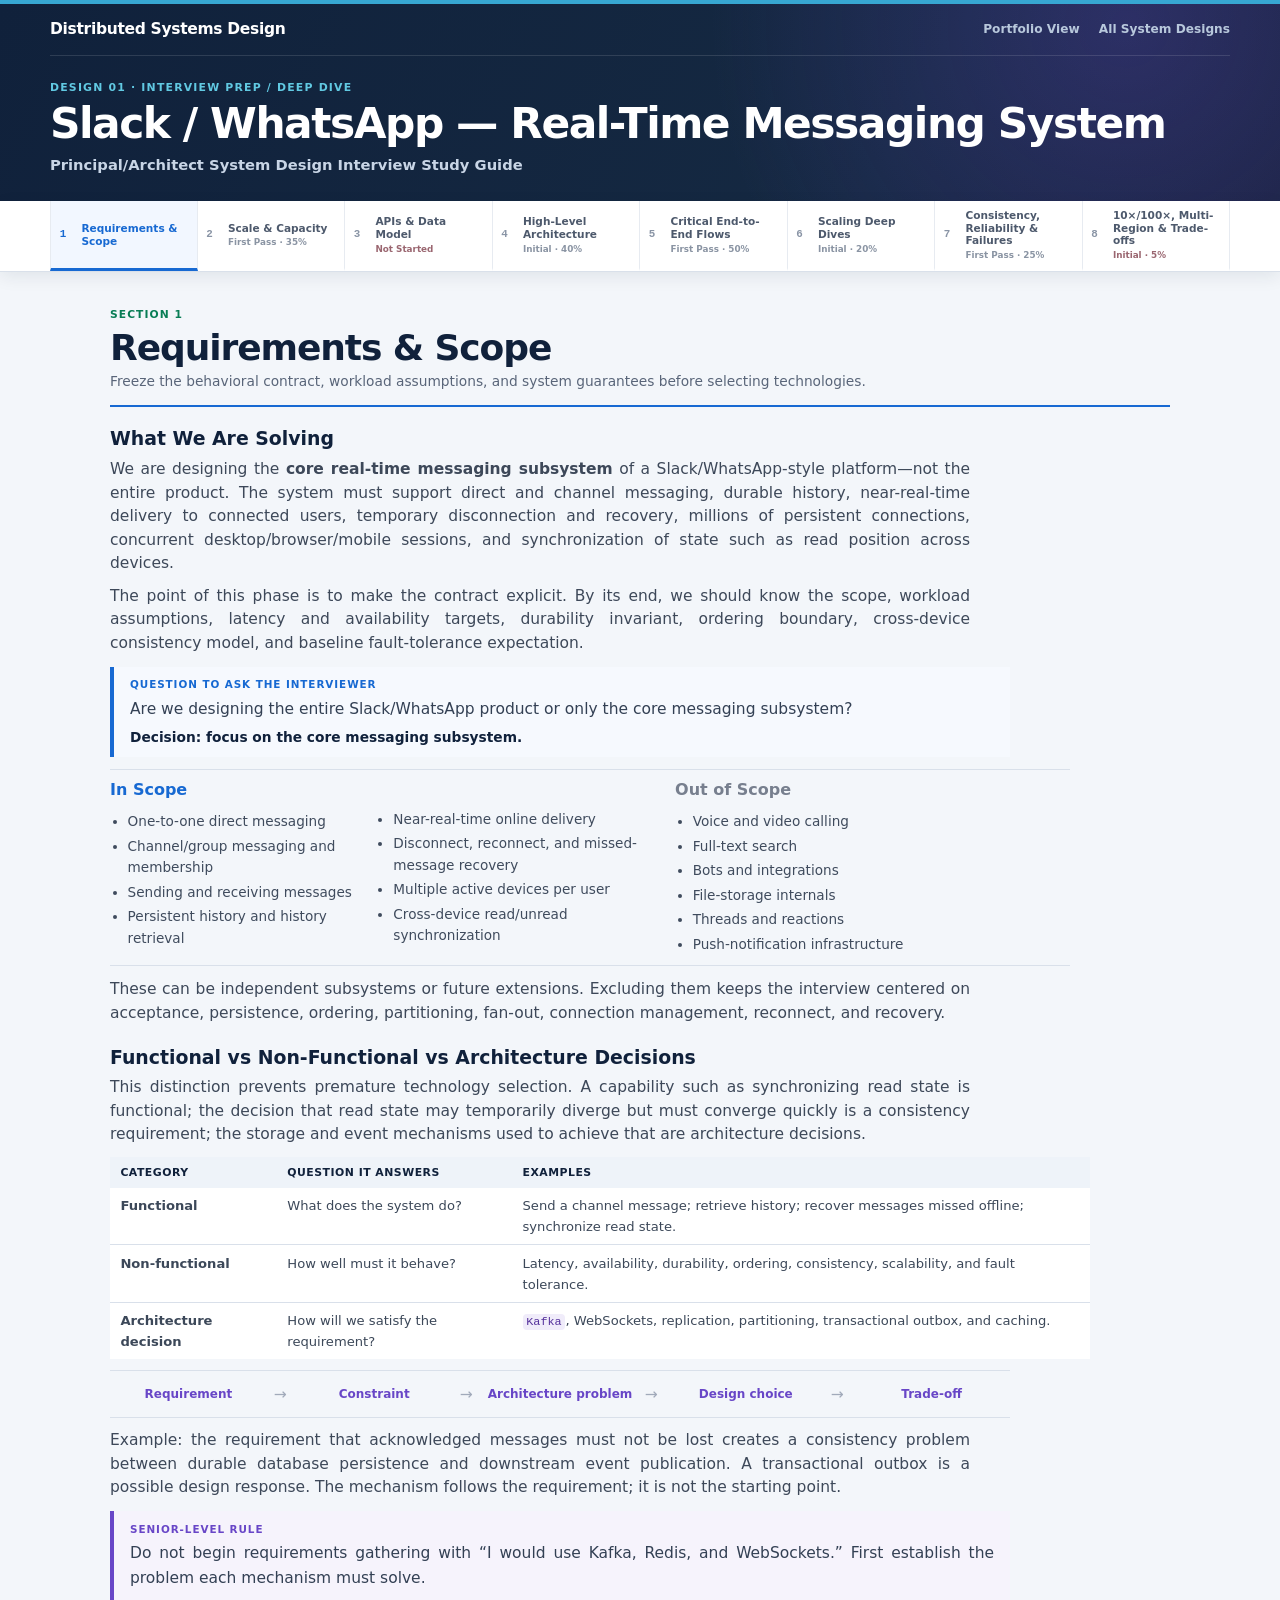
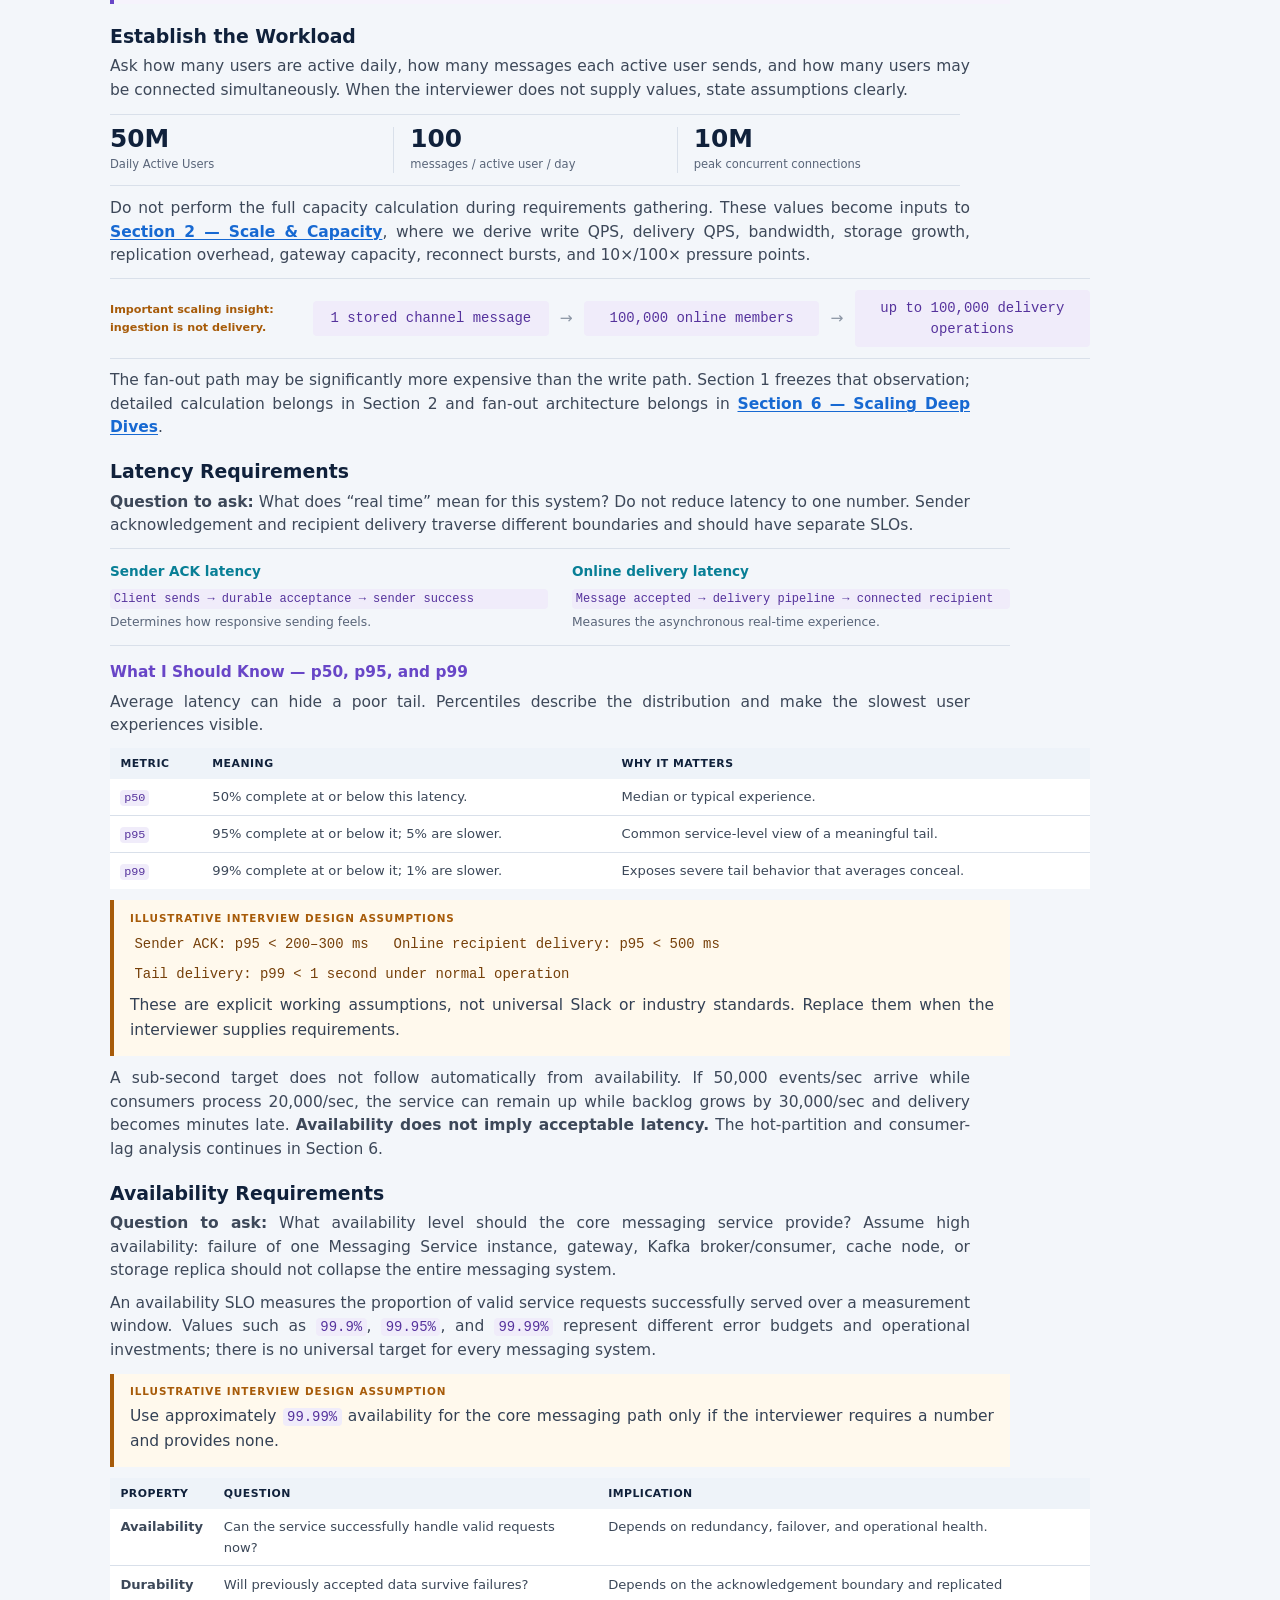
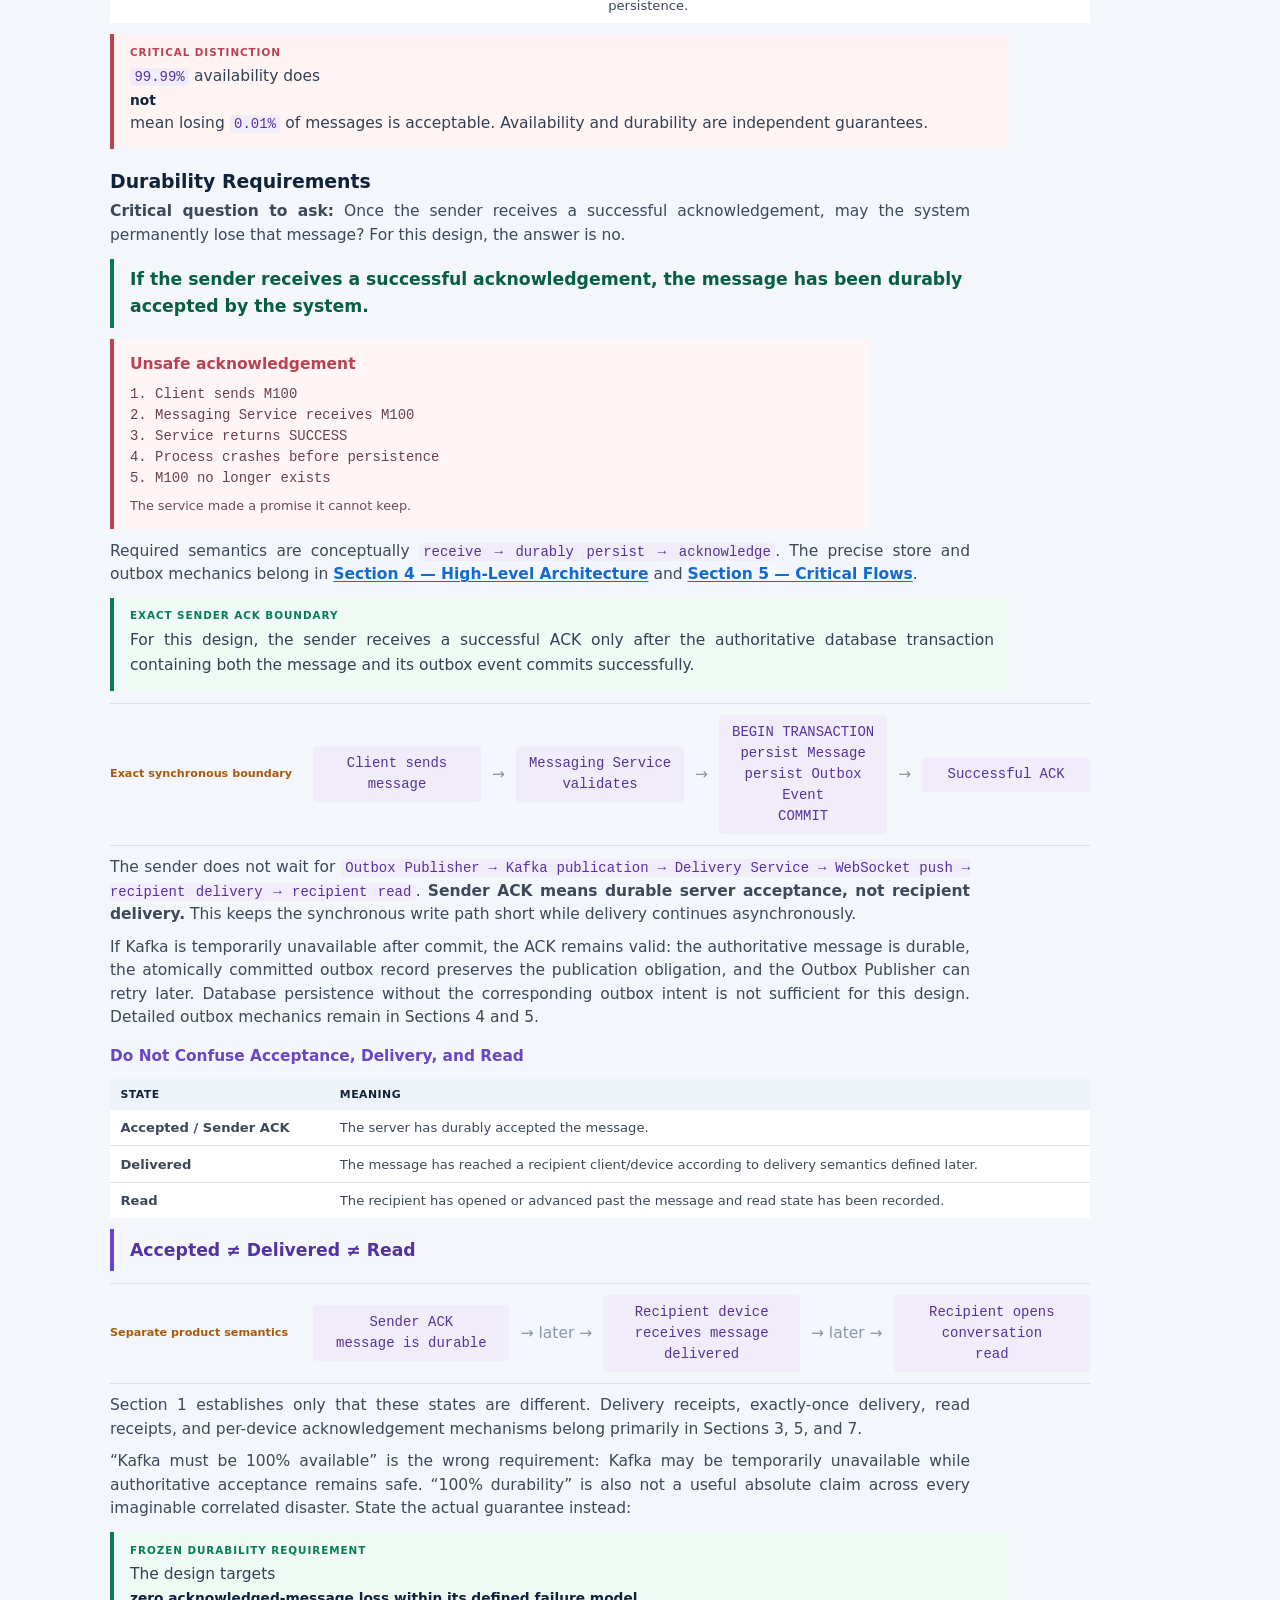
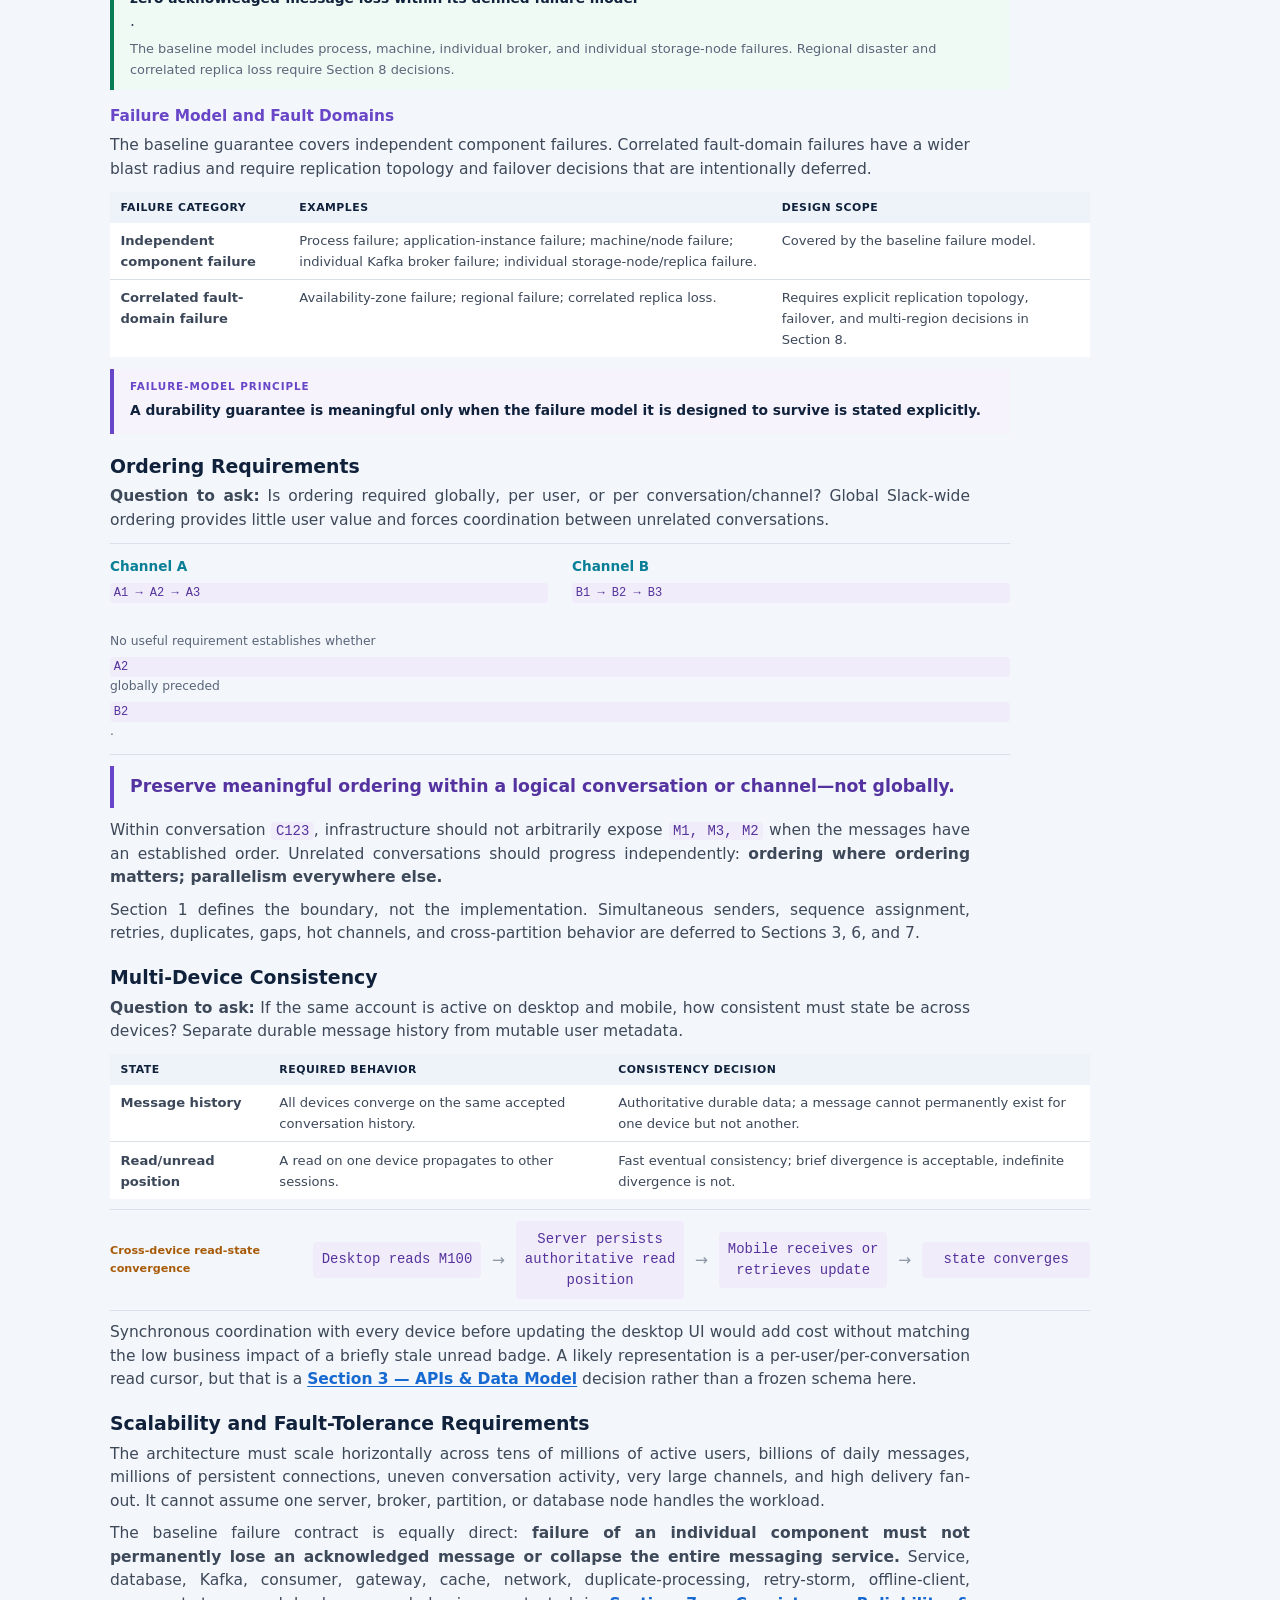
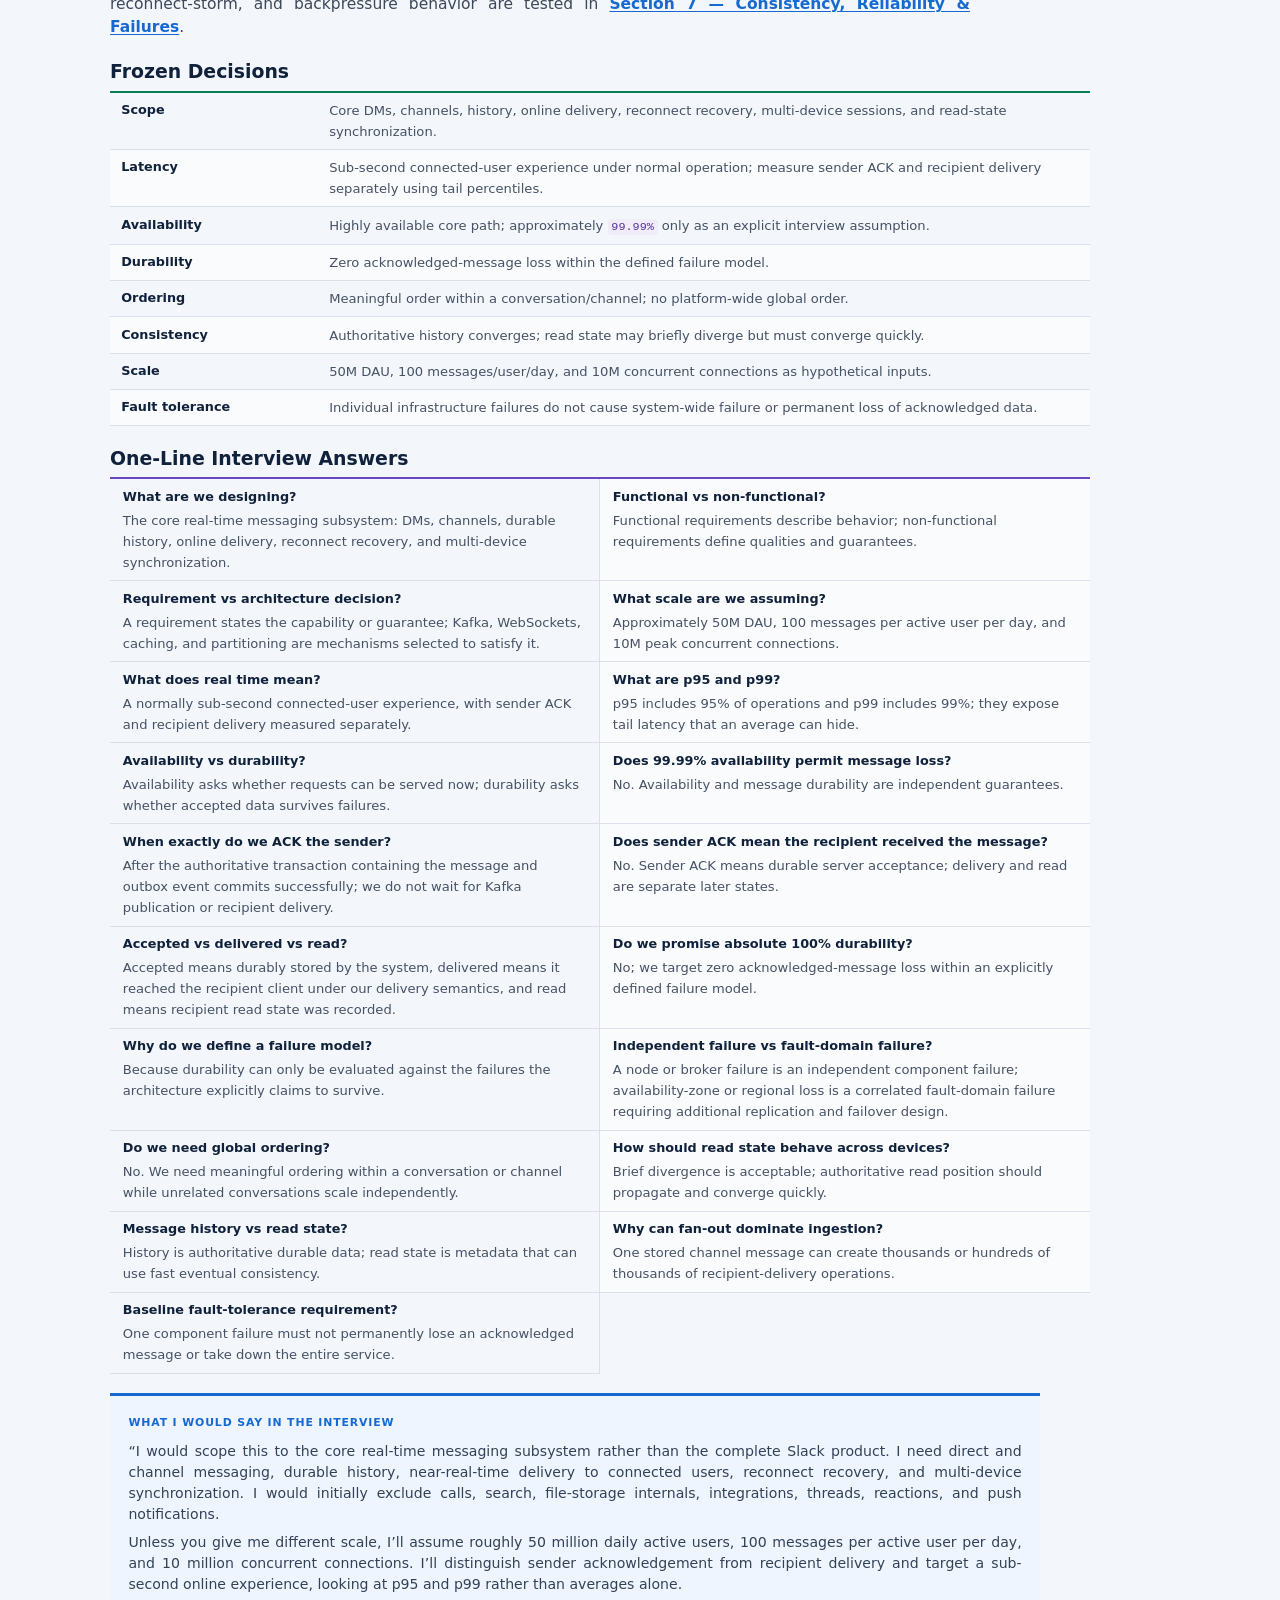
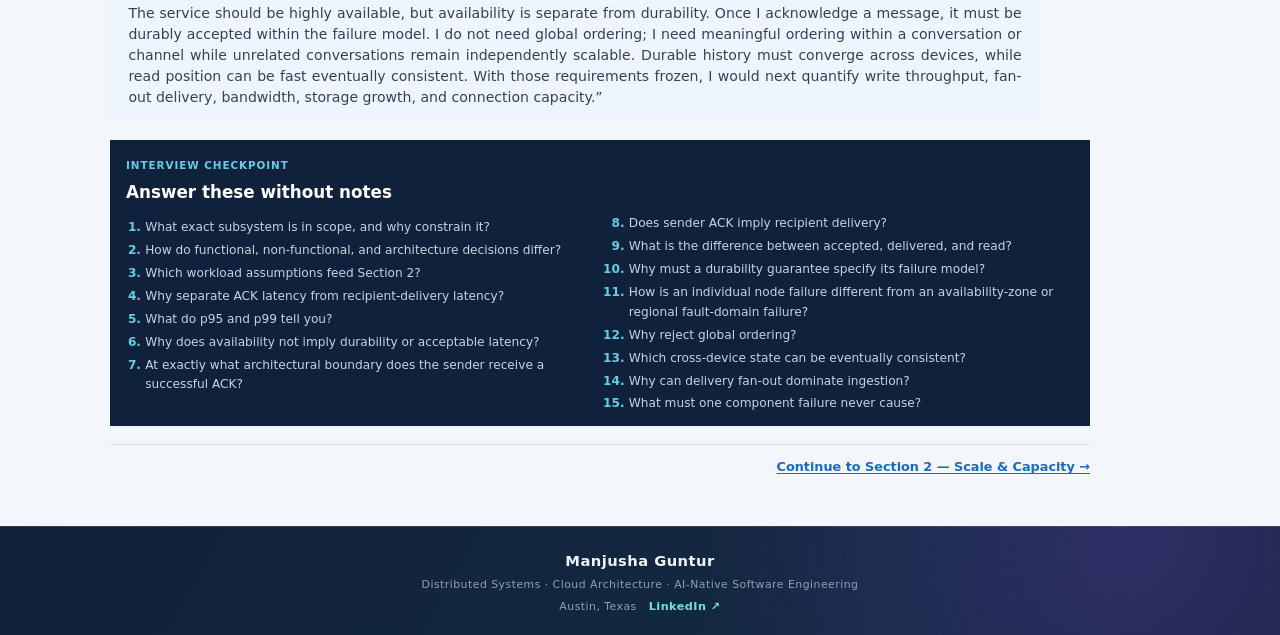
==== commit 23541ccd: "Cosmetic changes." ====
--- a/docs/interview/slack.html
+++ b/docs/interview/slack.html
@@ -314,6 +314,14 @@
       </section>
     </main>
 
-    <footer class="site-footer"><div class="container"><span class="footer-mark"></span><strong>Distributed Systems Design</strong></div></footer>
+    <footer class="site-footer identity-footer">
+      <div class="container">
+        <div class="footer-author">
+          <strong>Manjusha Guntur</strong>
+          <span>Distributed Systems · Cloud Architecture · AI-Native Software Engineering</span>
+          <div><span>Austin, Texas</span><a href="https://www.linkedin.com/in/mgm09/" target="_blank" rel="noopener noreferrer">LinkedIn ↗</a></div>
+        </div>
+      </div>
+    </footer>
   </body>
 </html>
--- a/docs/styles.css
+++ b/docs/styles.css
@@ -5128,6 +5128,20 @@
   font-size: clamp(1.75rem, 2.7vw, 2.5rem);
 }
 
+.landing-page .principles .section-heading,
+.landing-page .systems .section-heading {
+  max-width: none;
+}
+
+.landing-page .principles .section-heading > p,
+.landing-page .framework-intro > p,
+.landing-page .systems .section-heading > p:last-child {
+  width: 100%;
+  max-width: none;
+  text-align: justify;
+  text-justify: inter-word;
+}
+
 .landing-page .principles .section-heading {
   margin-bottom: 24px;
 }
@@ -5159,7 +5173,7 @@
 
 .landing-page .framework h2 {
   color: #0a1930;
-  font-size: clamp(1.55rem, 2.2vw, 2rem);
+  font-size: clamp(1.75rem, 2.7vw, 2.5rem);
 }
 
 .landing-page .framework-intro > p {
@@ -5398,3 +5412,58 @@
     justify-content: center;
   }
 }
+
+/* Shared author footer for architecture portfolio and study pages. */
+.identity-footer {
+  padding-block: 22px;
+  border-top-color: rgb(255 255 255 / 10%);
+  color: #aab8ca;
+  background:
+    radial-gradient(circle at 78% 20%, rgb(87 103 255 / 14%), transparent 30%),
+    linear-gradient(132deg, #0d1723, #142136 58%, #1c2344);
+}
+
+.identity-footer .container {
+  display: flex;
+  align-items: center;
+  justify-content: center;
+}
+
+.identity-footer .footer-author {
+  display: grid;
+  gap: 4px;
+  justify-items: center;
+  margin: 0;
+  color: #aab8ca;
+  text-align: center;
+}
+
+.identity-footer .footer-author > div {
+  display: flex;
+  gap: 12px;
+  align-items: center;
+}
+
+.identity-footer .footer-author strong {
+  color: #f0f5fb;
+  font-size: 0.92rem;
+  font-weight: 700;
+  letter-spacing: 0.03em;
+}
+
+.identity-footer .footer-author span {
+  color: #8fa0b7;
+  font-size: 0.68rem;
+}
+
+.identity-footer .footer-author a {
+  color: #6fe2dc;
+  font-size: 0.7rem;
+  font-weight: 700;
+  text-decoration: none;
+}
+
+.identity-footer .footer-author a:hover,
+.identity-footer .footer-author a:focus-visible {
+  color: #fff;
+}
--- a/docs/assets/css/interview-study.css
+++ b/docs/assets/css/interview-study.css
@@ -489,8 +489,13 @@
 .interview-manual .precision-note,
 .interview-manual .scaling-note { margin-top: 1rem; }
 
-.interview-manual .site-footer { min-height: 4rem; color: #cdd8e8; background: var(--manual-navy); }
-.interview-manual .site-footer .container { justify-content: center; text-align: center; }
+.interview-manual .site-footer { min-height: 4rem; }
+.interview-manual .site-footer.identity-footer {
+  border-top-color: rgba(255, 255, 255, 0.12);
+  background:
+    radial-gradient(circle at 88% 10%, rgba(104, 70, 199, 0.28), transparent 26rem),
+    linear-gradient(120deg, #10213b, #152942 70%, #17233d);
+}
 
 @media (max-width: 1020px) {
   .interview-manual .manual-tabs .container { grid-template-columns: repeat(4, minmax(0, 1fr)); }
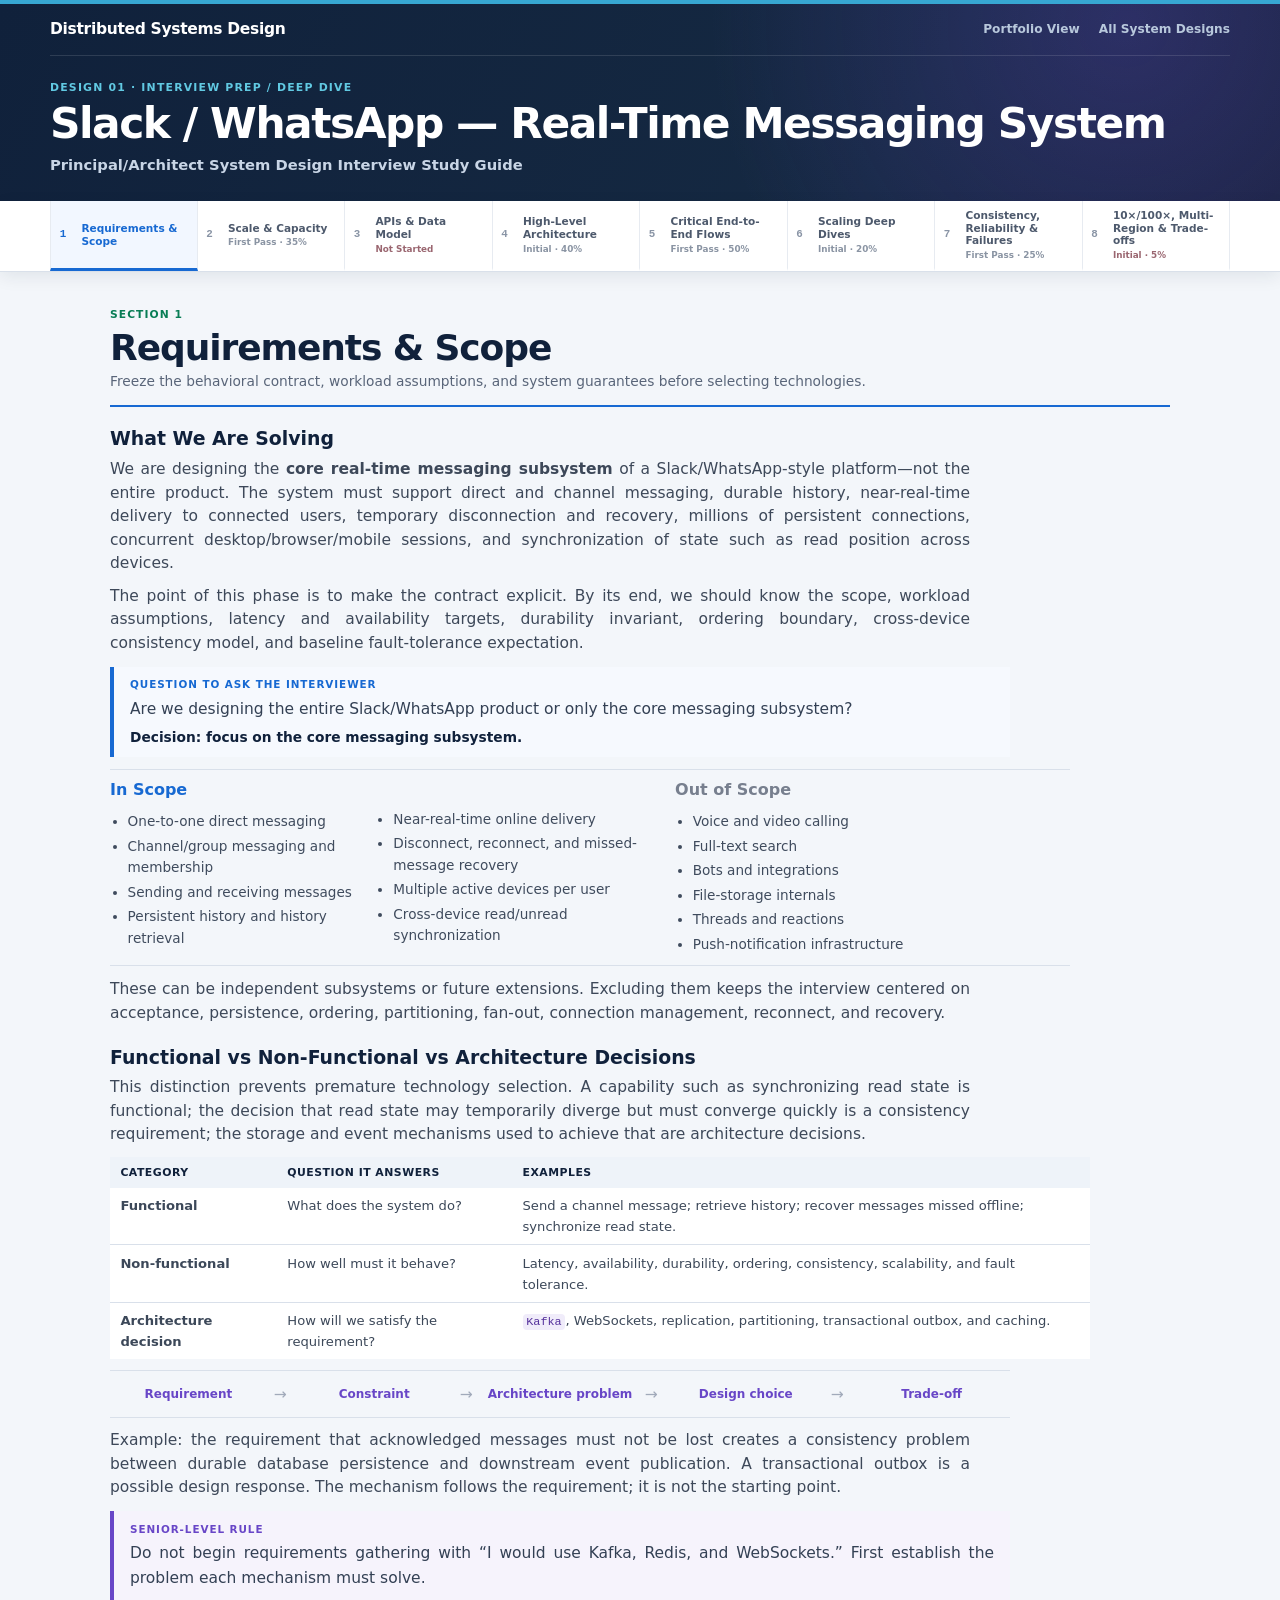
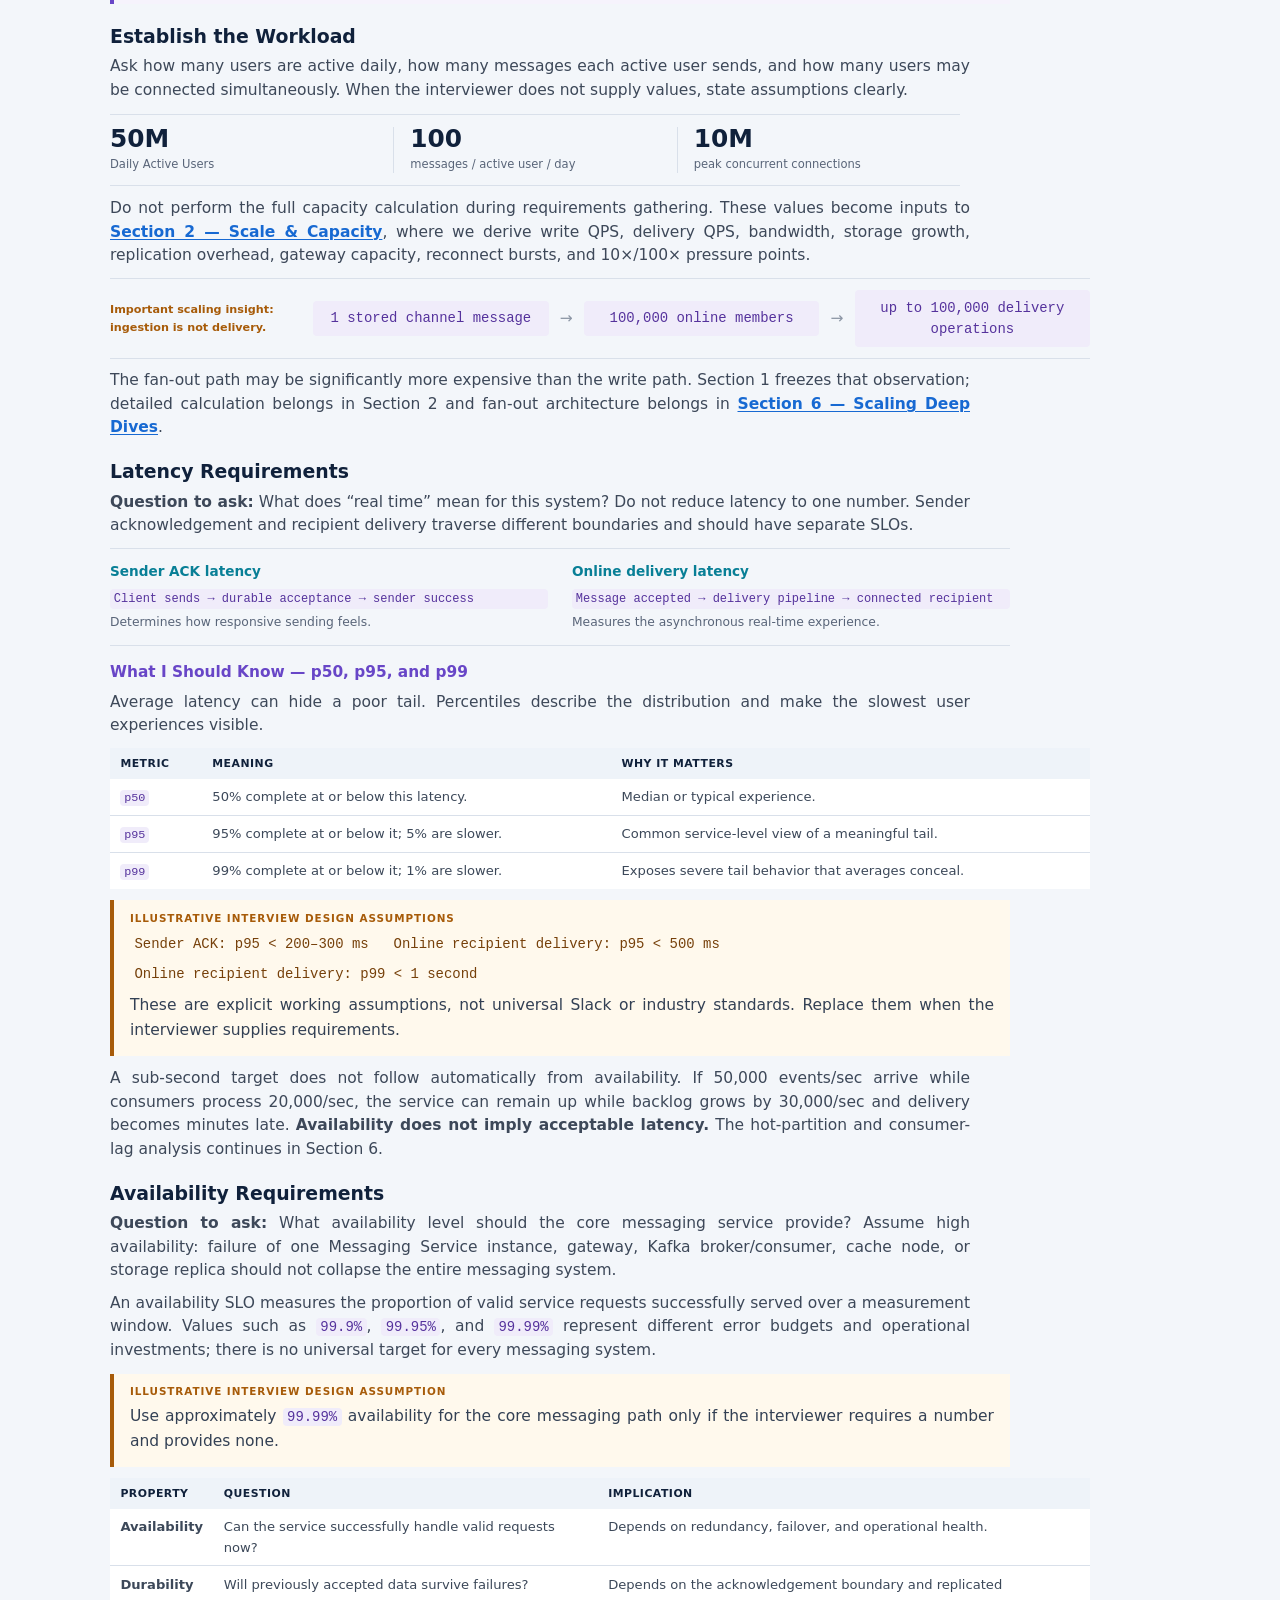
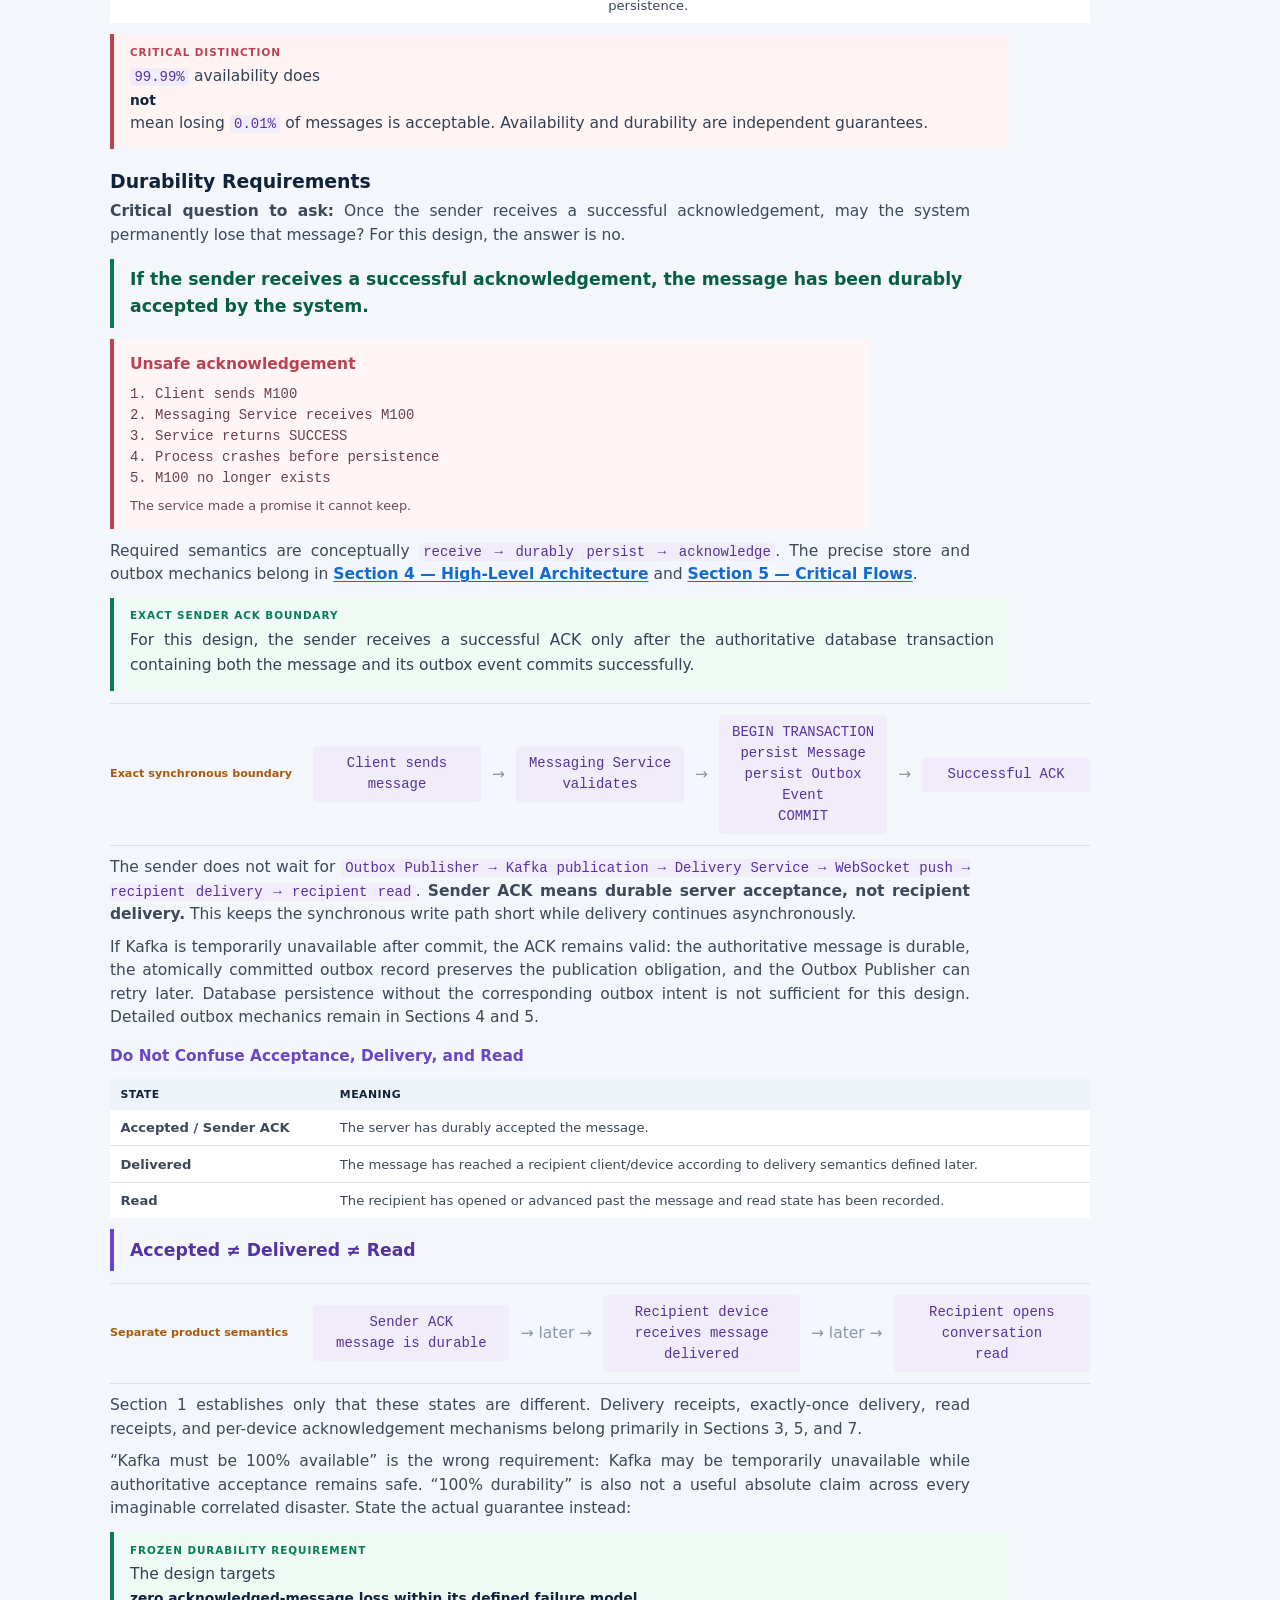
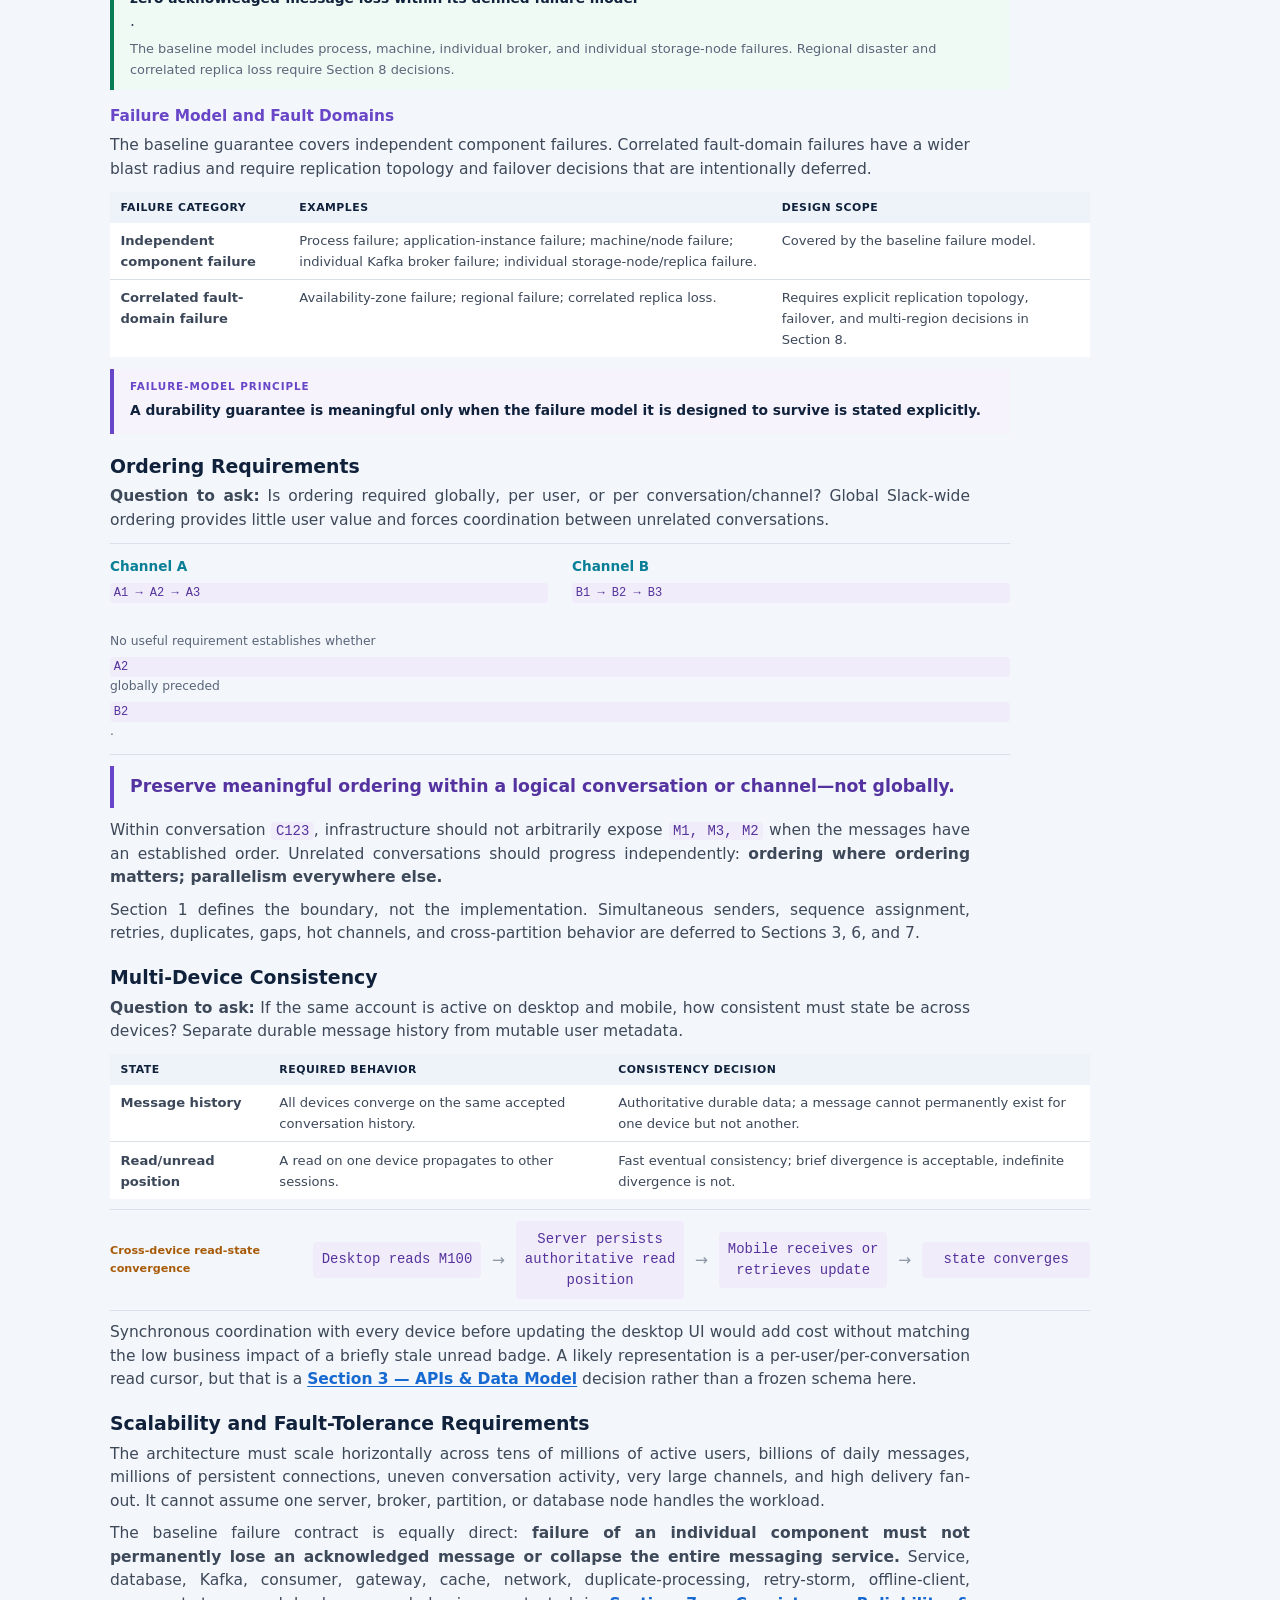
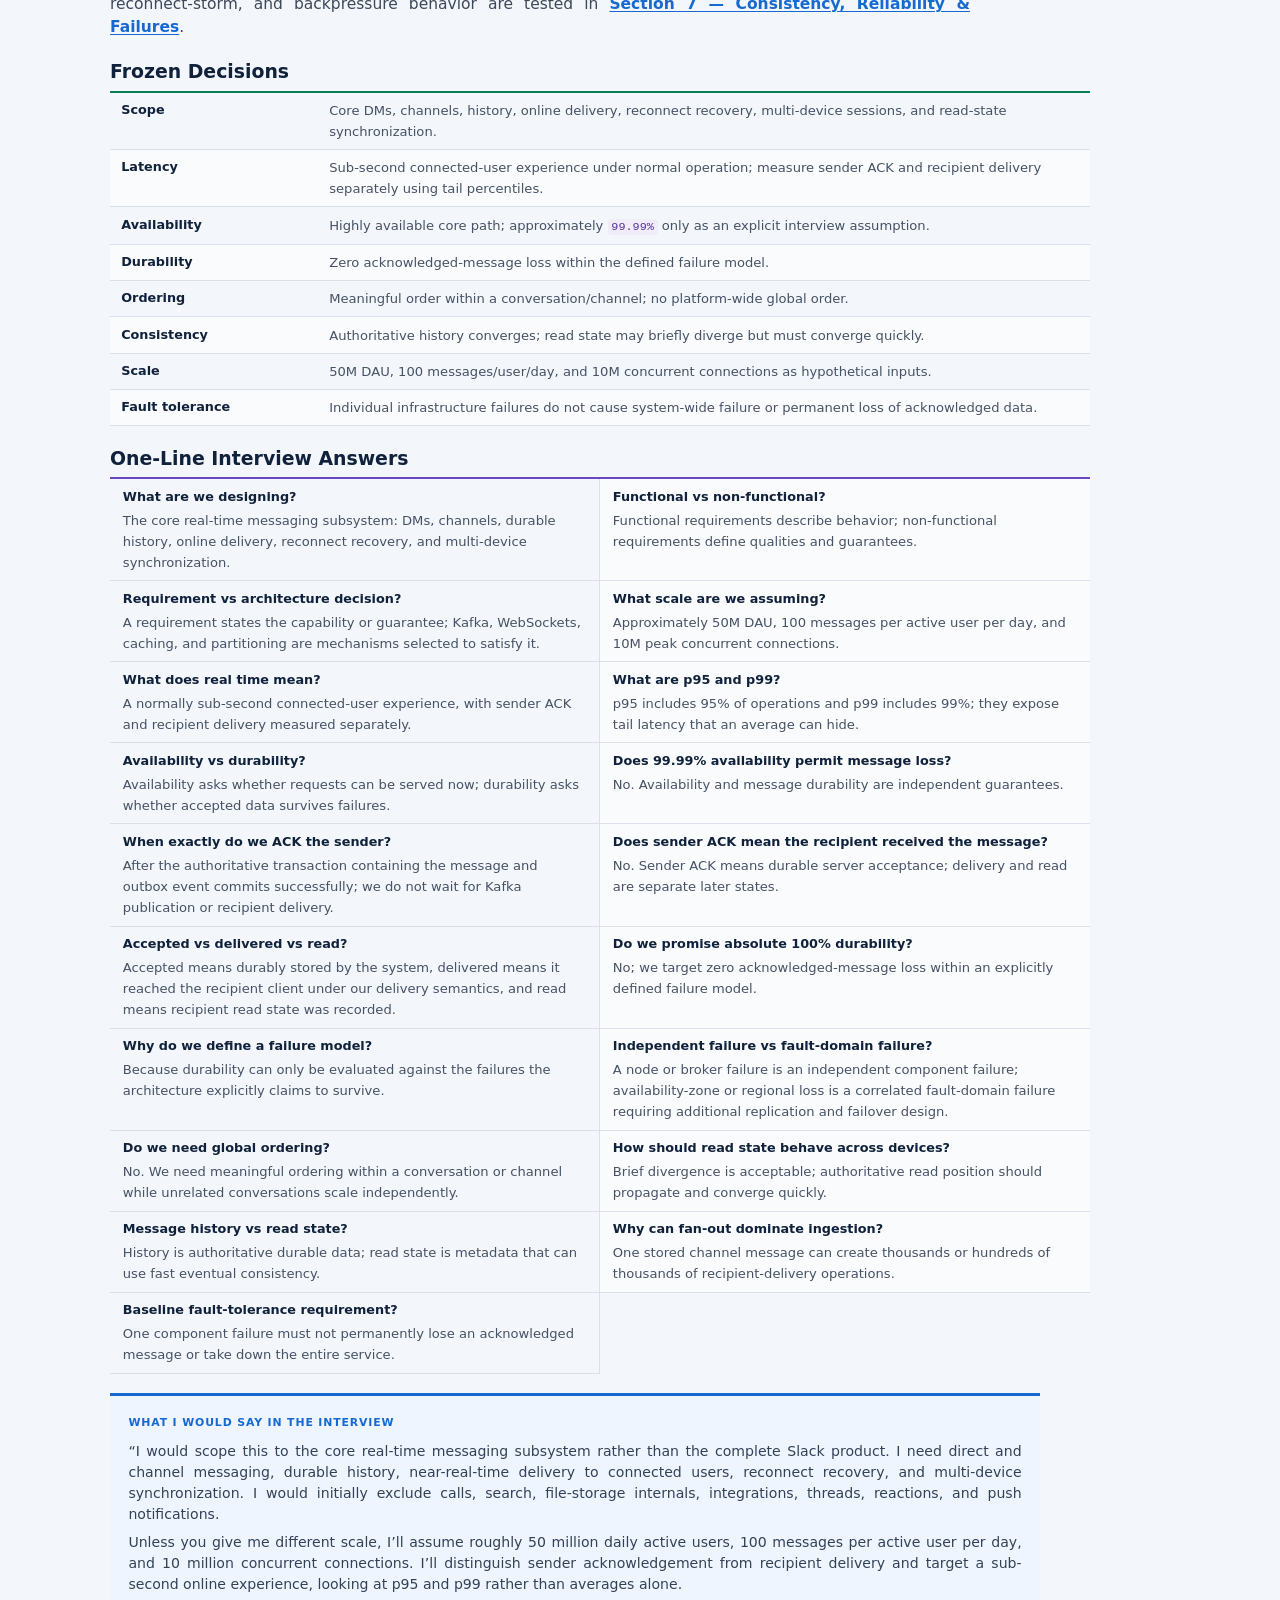
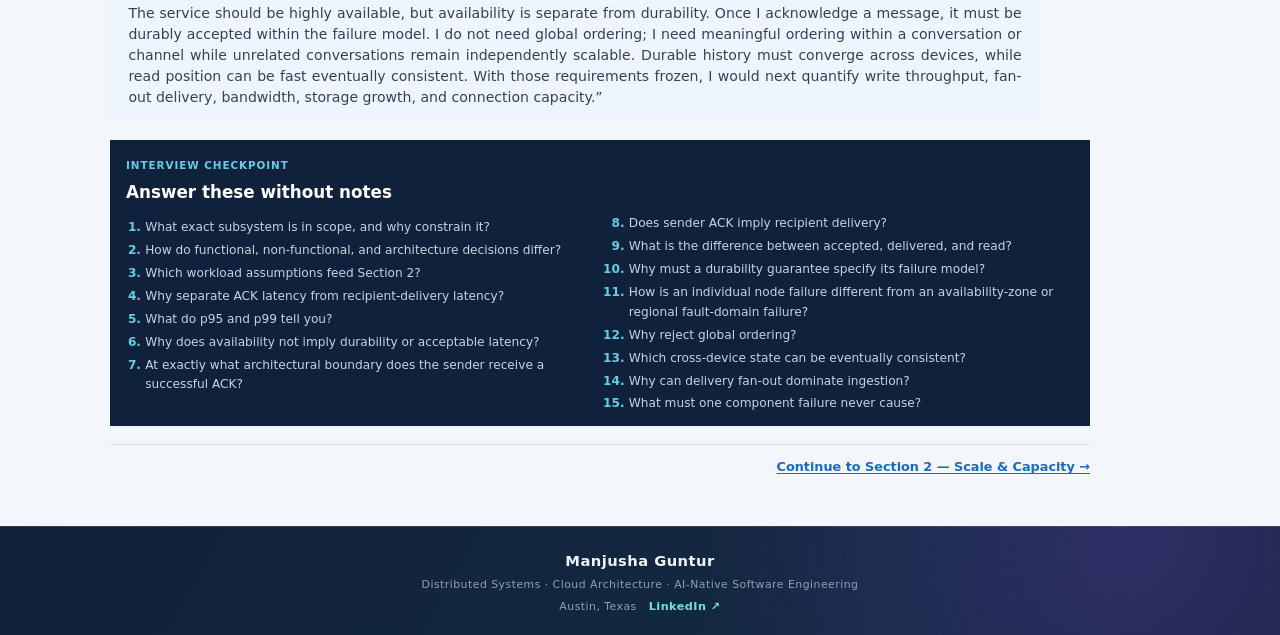
==== commit cd5b8233: "Cosmetic changes." ====
--- a/docs/interview/slack.html
+++ b/docs/interview/slack.html
@@ -111,7 +111,7 @@
           <div class="table-scroll">
             <table class="study-table metric-table"><thead><tr><th>Metric</th><th>Meaning</th><th>Why it matters</th></tr></thead><tbody><tr><td><code>p50</code></td><td>50% complete at or below this latency.</td><td>Median or typical experience.</td></tr><tr><td><code>p95</code></td><td>95% complete at or below it; 5% are slower.</td><td>Common service-level view of a meaningful tail.</td></tr><tr><td><code>p99</code></td><td>99% complete at or below it; 1% are slower.</td><td>Exposes severe tail behavior that averages conceal.</td></tr></tbody></table>
           </div>
-          <aside class="study-callout callout-assumption"><span>Illustrative interview design assumptions</span><div class="slo-lines"><code>Sender ACK: p95 &lt; 200–300 ms</code><code>Online recipient delivery: p95 &lt; 500 ms</code><code>Tail delivery: p99 &lt; 1 second under normal operation</code></div><p>These are explicit working assumptions, not universal Slack or industry standards. Replace them when the interviewer supplies requirements.</p></aside>
+          <aside class="study-callout callout-assumption"><span>Illustrative interview design assumptions</span><div class="slo-lines"><code>Sender ACK: p95 &lt; 200–300 ms</code><code>Online recipient delivery: p95 &lt; 500 ms</code><code>Online recipient delivery: p99 &lt; 1 second</code></div><p>These are explicit working assumptions, not universal Slack or industry standards. Replace them when the interviewer supplies requirements.</p></aside>
           <div class="manual-prose"><p>A sub-second target does not follow automatically from availability. If 50,000 events/sec arrive while consumers process 20,000/sec, the service can remain up while backlog grows by 30,000/sec and delivery becomes minutes late. <strong>Availability does not imply acceptable latency.</strong> The hot-partition and consumer-lag analysis continues in Section 6.</p></div>
 
           <div class="manual-prose" id="req-availability">
--- a/docs/styles.css
+++ b/docs/styles.css
@@ -5124,8 +5124,12 @@
     linear-gradient(180deg, #f8fbff, #f2f6fb);
 }
 
-.landing-page .section h2 {
-  font-size: clamp(1.75rem, 2.7vw, 2.5rem);
+.landing-page .principles h2,
+.landing-page .framework h2,
+.landing-page .systems h2 {
+  font-size: clamp(1.4rem, 2vw, 1.85rem);
+  letter-spacing: -0.025em;
+  line-height: 1.18;
 }
 
 .landing-page .principles .section-heading,
@@ -5152,7 +5156,7 @@
 
 .landing-page .section-heading-inline > p {
   max-width: 780px;
-  margin: 14px 0 0;
+  margin: 9px 0 0;
 }
 
 .landing-page .framework {
@@ -5173,7 +5177,6 @@
 
 .landing-page .framework h2 {
   color: #0a1930;
-  font-size: clamp(1.75rem, 2.7vw, 2.5rem);
 }
 
 .landing-page .framework-intro > p {
@@ -5187,7 +5190,7 @@
 
 .landing-page .framework-intro > p {
   max-width: 900px;
-  margin: 13px 0 0;
+  margin: 9px 0 0;
 }
 
 .landing-page .framework-flow {
--- a/docs/assets/css/interview-study.css
+++ b/docs/assets/css/interview-study.css
@@ -496,6 +496,13 @@
     radial-gradient(circle at 88% 10%, rgba(104, 70, 199, 0.28), transparent 26rem),
     linear-gradient(120deg, #10213b, #152942 70%, #17233d);
 }
+.interview-manual .site-footer.identity-footer .container,
+.interview-manual .site-footer.identity-footer .footer-author {
+  width: 100%;
+  justify-content: center;
+  justify-items: center;
+  text-align: center;
+}
 
 @media (max-width: 1020px) {
   .interview-manual .manual-tabs .container { grid-template-columns: repeat(4, minmax(0, 1fr)); }
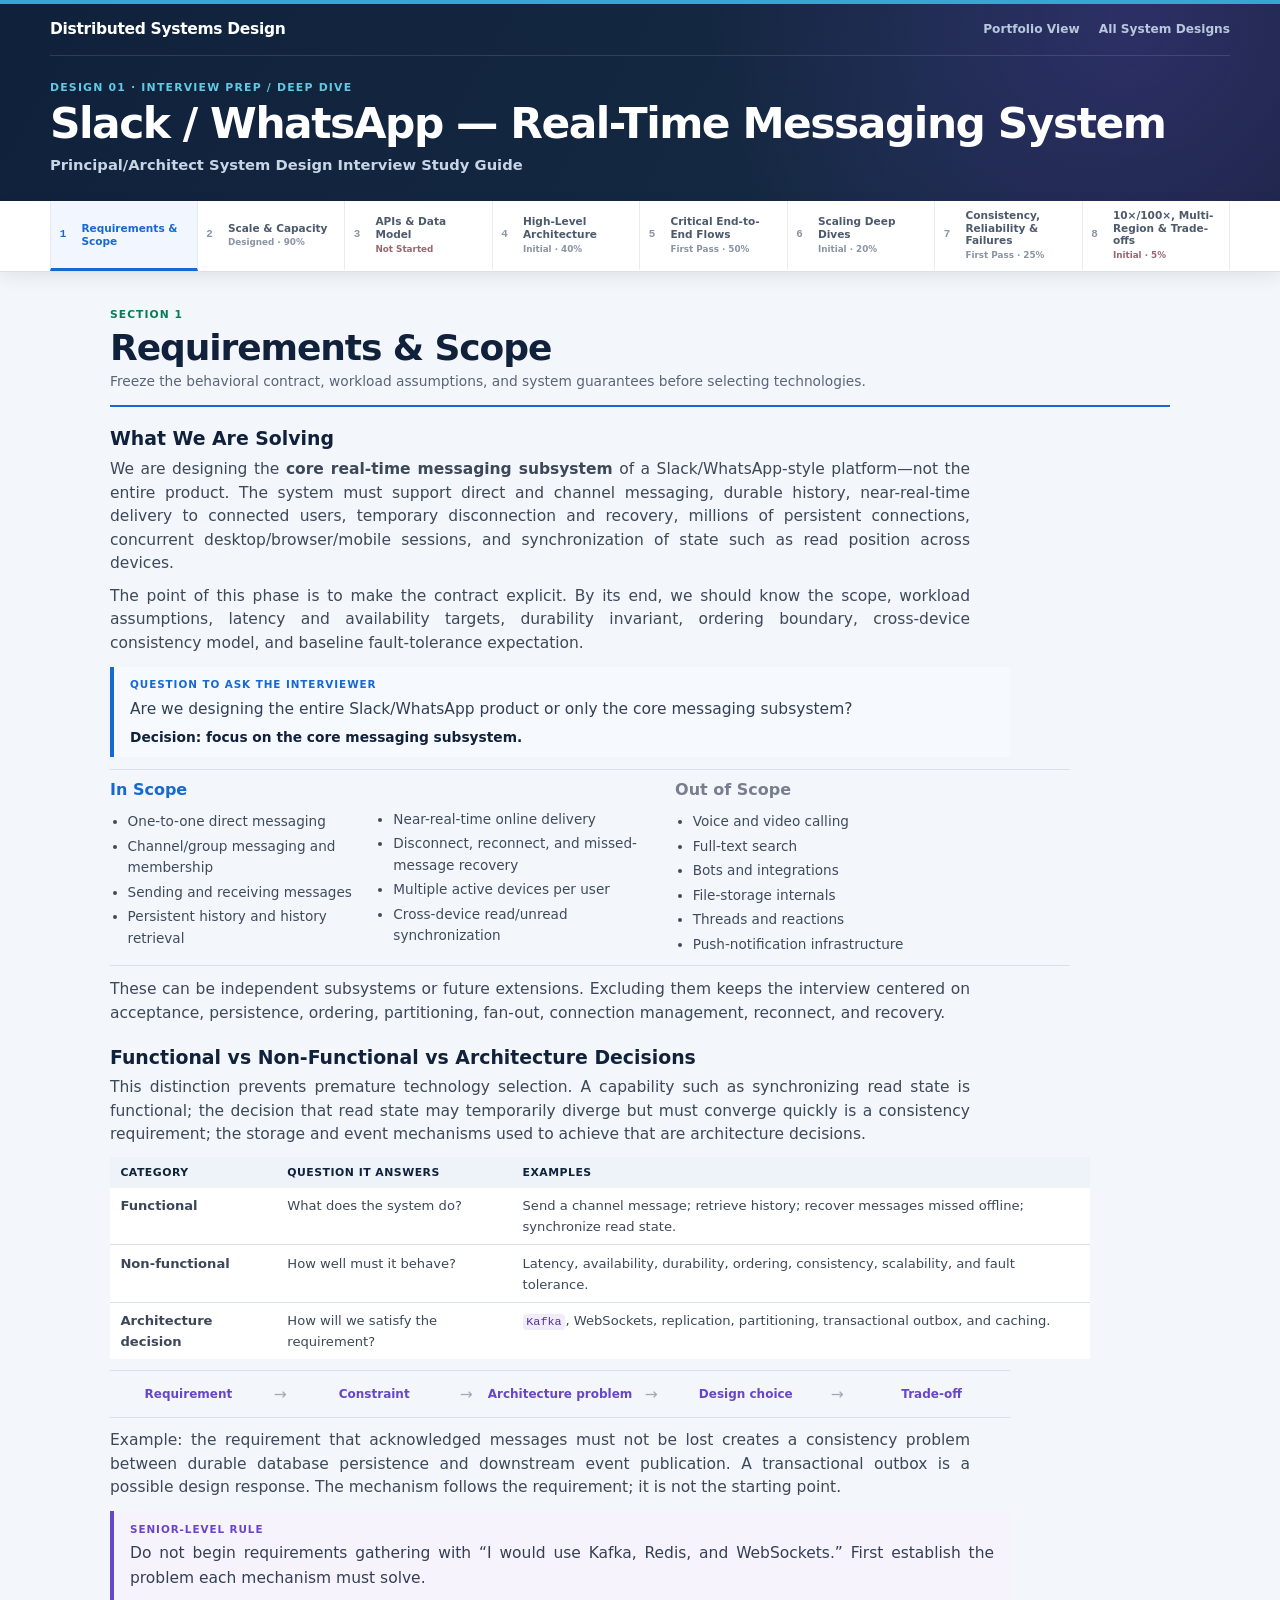
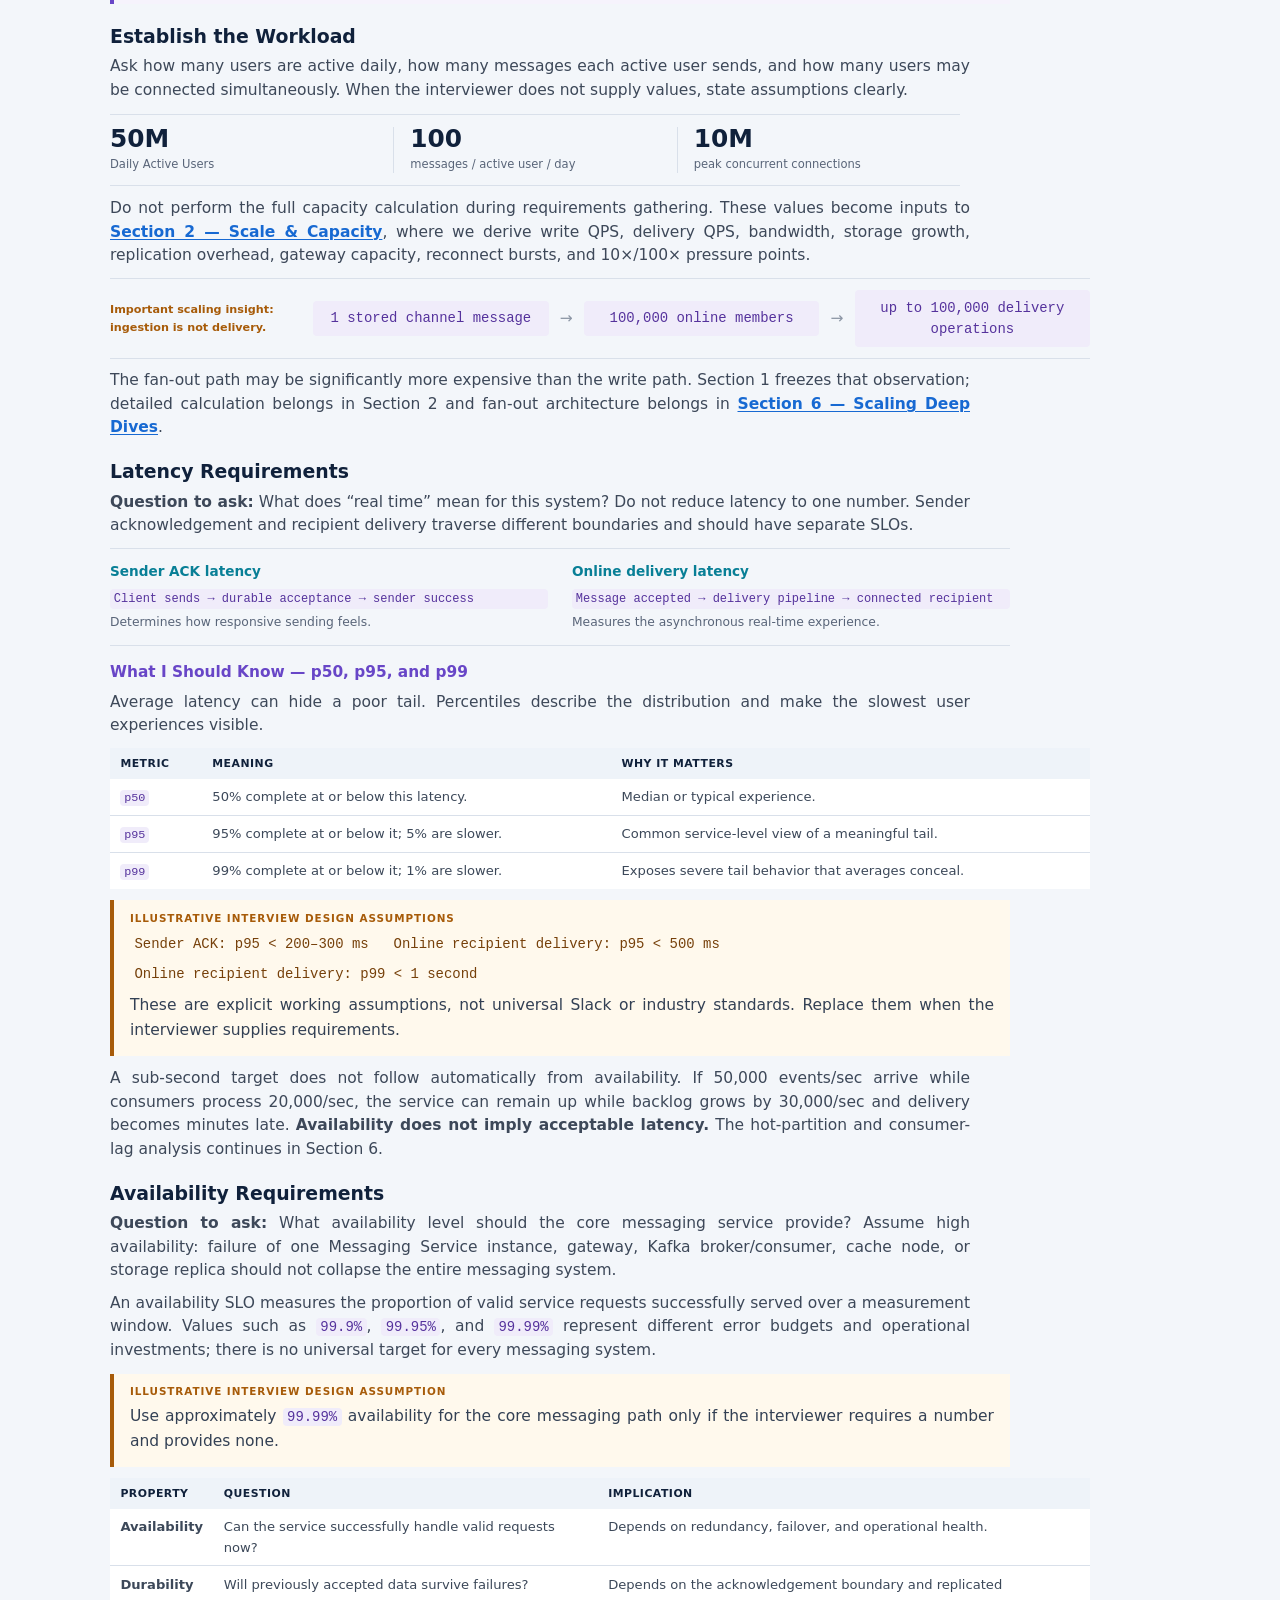
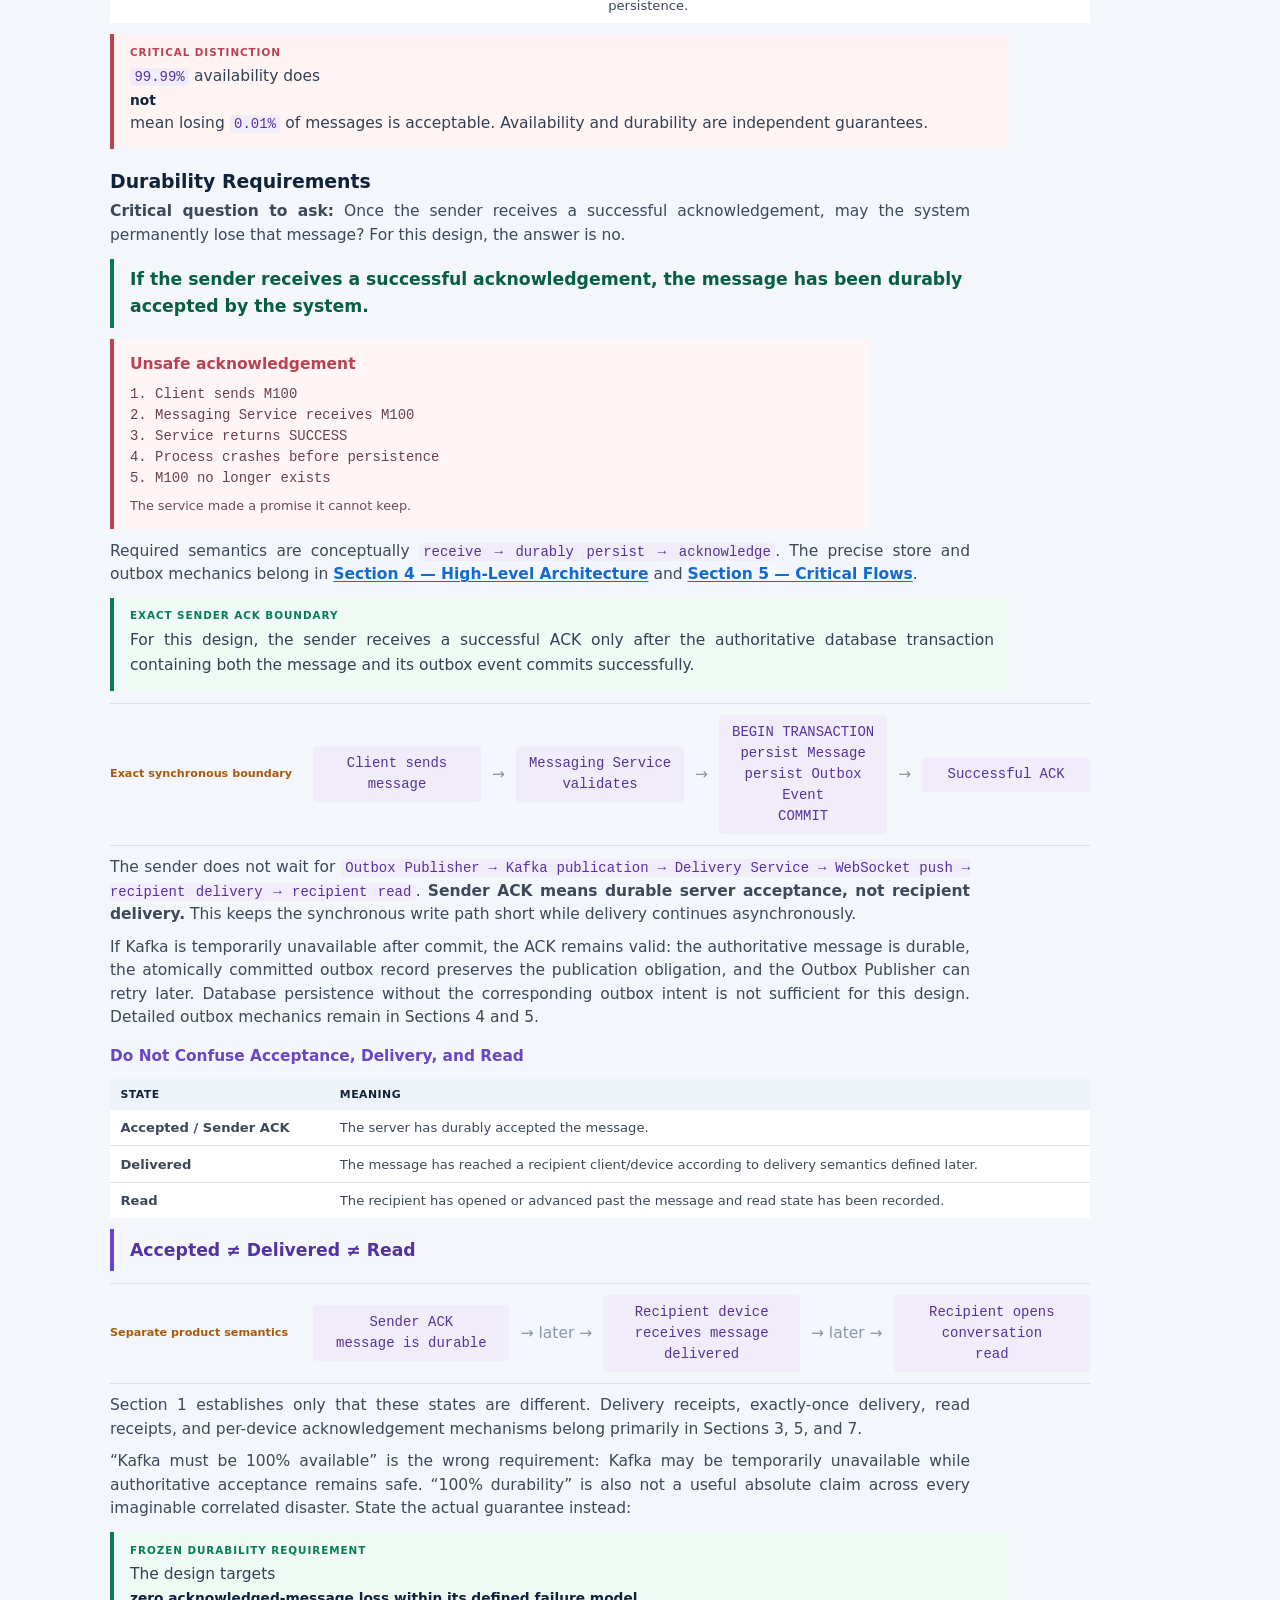
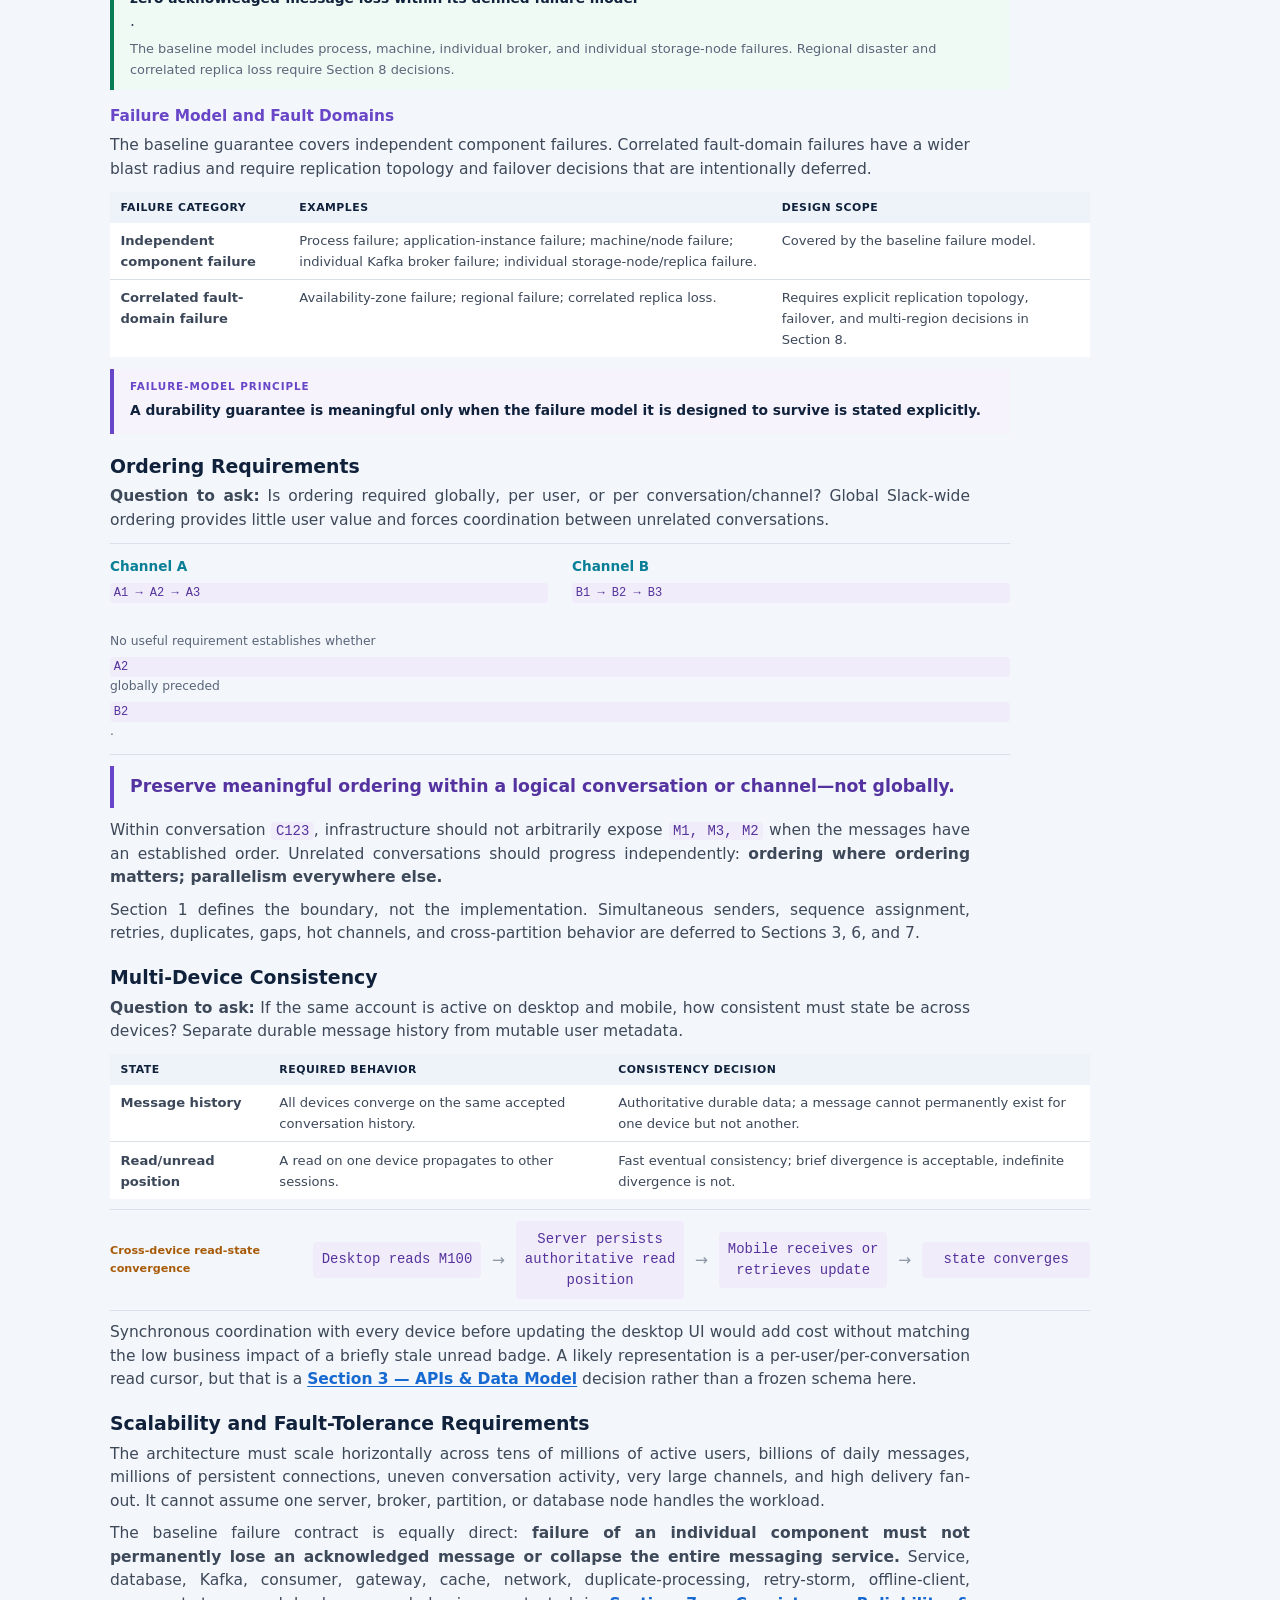
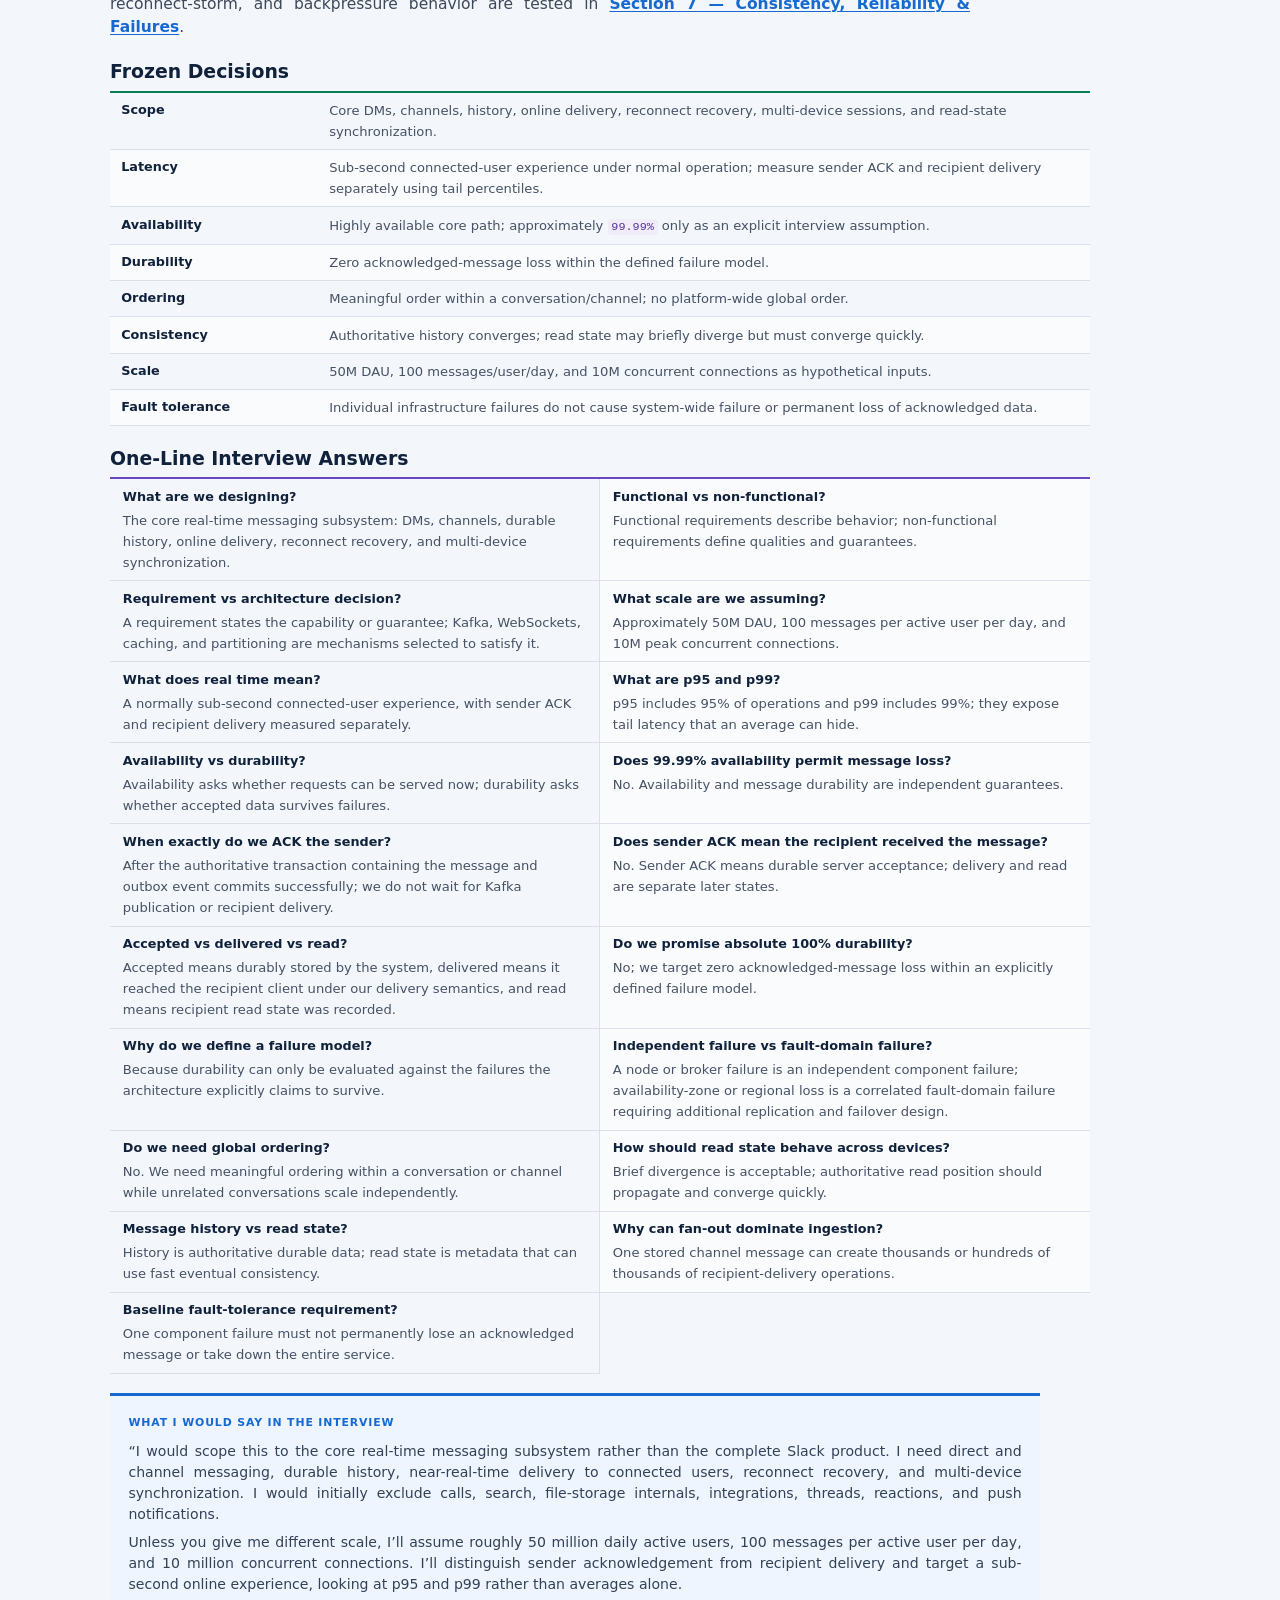
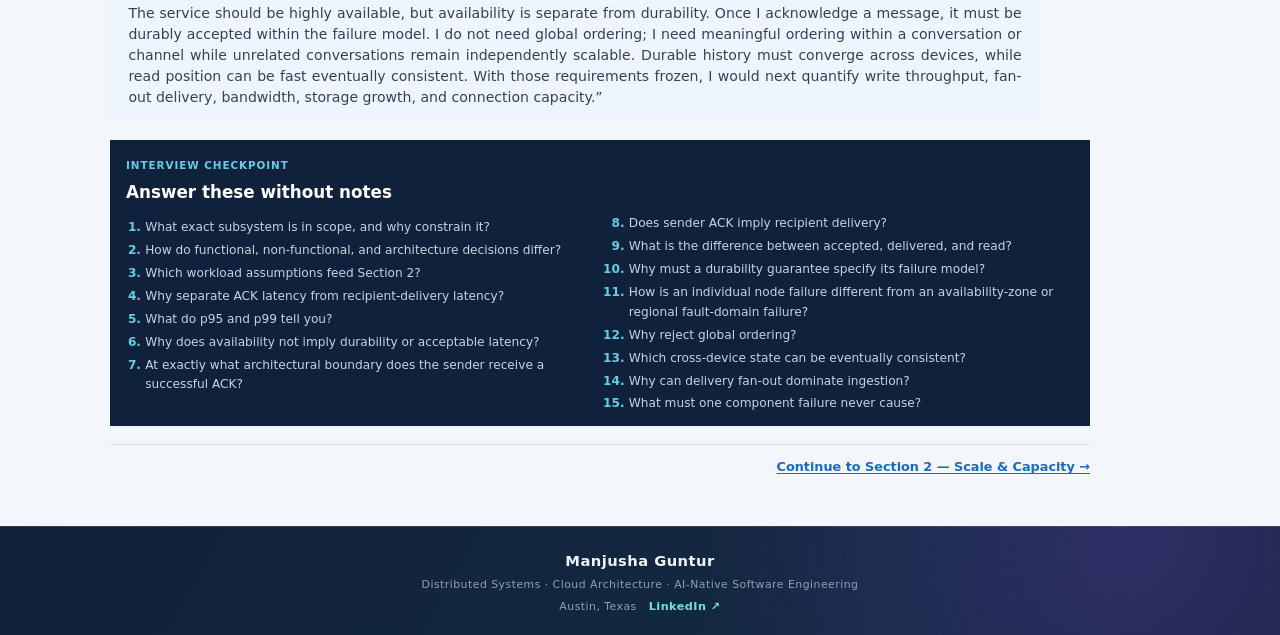
==== commit f08f2f6d: "Scale and capacity section." ====
--- a/docs/interview/slack.html
+++ b/docs/interview/slack.html
@@ -29,7 +29,7 @@
       <nav class="manual-tabs" aria-label="Interview study sections">
         <div class="container" role="tablist" aria-label="Slack interview chapters">
           <a id="tab-requirements" class="manual-tab is-active" role="tab" aria-selected="true" aria-controls="requirements" tabindex="0" href="#requirements" data-section="requirements"><b>1</b><span>Requirements &amp; Scope</span></a>
-          <a id="tab-scale" class="manual-tab" role="tab" aria-selected="false" aria-controls="scale" tabindex="-1" href="#scale" data-section="scale"><b>2</b><span>Scale &amp; Capacity<small>First Pass · 35%</small></span></a>
+          <a id="tab-scale" class="manual-tab" role="tab" aria-selected="false" aria-controls="scale" tabindex="-1" href="#scale" data-section="scale"><b>2</b><span>Scale &amp; Capacity<small>Designed · 90%</small></span></a>
           <a id="tab-apis" class="manual-tab" role="tab" aria-selected="false" aria-controls="apis" tabindex="-1" href="#apis" data-section="apis"><b>3</b><span>APIs &amp; Data Model<small class="status-pending">Not Started</small></span></a>
           <a id="tab-architecture" class="manual-tab" role="tab" aria-selected="false" aria-controls="architecture" tabindex="-1" href="#architecture" data-section="architecture"><b>4</b><span>High-Level Architecture<small>Initial · 40%</small></span></a>
           <a id="tab-flows" class="manual-tab" role="tab" aria-selected="false" aria-controls="flows" tabindex="-1" href="#flows" data-section="flows"><b>5</b><span>Critical End-to-End Flows<small>First Pass · 50%</small></span></a>
@@ -238,13 +238,309 @@
       </section>
 
       <section class="study-section interview-panel" id="scale" role="tabpanel" aria-labelledby="tab-scale" hidden>
-        <div class="container reading-container">
-          <div class="chapter-heading"><span>02</span><div><p>Scale &amp; Capacity</p><h2 id="scale-title">Turn assumptions into throughput</h2></div><b class="maturity maturity-first">First pass · ≈35%</b></div>
-          <article class="interview-answer"><span>What I would say in the interview</span><p>“I’ll use hypothetical planning numbers: 50 million daily active users, 100 messages per user per day, and 10 million peak concurrent connections. That is 5 billion messages per day, roughly 58 thousand writes per second on average, around 290 thousand at an illustrative 5× peak, and an initial target near 500 thousand writes per second with headroom. I’ll model fan-out separately because writes and deliveries are different workloads.”</p></article>
-          <div class="assumption-grid"><div class="metric-users"><strong>50M</strong><span>Daily Active Users</span><small>hypothetical</small></div><div class="metric-connections"><strong>10M</strong><span>Peak Connections</span><small>long-lived</small></div><div class="metric-volume"><strong>5B</strong><span>Messages / Day</span><small>derived</small></div><div class="metric-average"><strong>58K/s</strong><span>Average Writes</span><small>derived</small></div><div class="metric-peak"><strong>≈290K/s</strong><span>Illustrative Peak</span><small>5× average</small></div><div class="metric-target"><strong>≈500K/s</strong><span>Initial Target</span><small>headroom</small></div></div>
-          <div class="calculation-card"><div class="calculation-label"><span>Reusable calculation</span><strong>users × operations per user per day ÷ seconds per day</strong><small>Then estimate peak independently.</small></div><div class="calculation-steps"><div class="equation-step"><span>01</span><code>50,000,000 × 100</code><strong>= 5,000,000,000/day</strong></div><div class="equation-step"><span>02</span><code>5,000,000,000 ÷ 86,400</code><strong>≈ 58,000/sec</strong></div><div class="equation-step"><span>03</span><code>58,000 × 5</code><strong>≈ 290,000/sec</strong></div></div><p>Initial design target with headroom: <strong>≈500,000 message writes/sec</strong>.</p></div>
-          <aside class="critical-insight"><div class="insight-mark">!</div><div><p>Scaling implication</p><h3>Message writes/sec != message deliveries/sec</h3><div class="fanout-flow"><div><strong>1</strong><span>logical write</span></div><i>→</i><div><strong>100,000</strong><span>online users</span></div><i>→</i><div><strong>up to 100,000</strong><span>deliveries</span></div></div><p>Fan-out may eventually dominate ingestion. The fan-out architecture has not yet been designed.</p></div></aside>
-          <div class="open-questions"><span>Capacity analysis still required</span><ul><li>Message size and bandwidth</li><li>Storage per day and year</li><li>Replication overhead</li><li>Fan-out delivery volume</li><li>Reconnect burst traffic</li><li>10× and 100× traffic</li></ul></div>
+        <div class="container manual-content scale-content">
+          <header class="manual-section-heading">
+            <div><span>Section 2</span><h2 id="scale-title">Scale &amp; Capacity</h2><p>Turn workload assumptions into throughput, bandwidth, storage, connection, and burst-capacity requirements.</p></div>
+            <b class="maturity maturity-designed">Designed · Review Pending</b>
+          </header>
+
+          <nav class="local-toc" aria-label="Scale and capacity topics">
+            <a href="#scale-goal">Goal</a><a href="#scale-inputs">Inputs</a><a href="#scale-throughput">Throughput</a><a href="#scale-headroom">Headroom</a><a href="#scale-message-size">Message Size</a><a href="#scale-storage">Storage</a><a href="#scale-bandwidth">Bandwidth</a><a href="#scale-fanout">Fan-Out</a><a href="#scale-reads">Reads</a><a href="#scale-connections">Connections</a><a href="#scale-reconnect">Reconnect</a><a href="#scale-evolution">10×/100×</a><a href="#scale-decisions">Decisions</a><a href="#scale-answers">Answers</a><a href="#scale-checkpoint">Checkpoint</a>
+          </nav>
+
+          <div class="manual-prose" id="scale-goal">
+            <h3>What We Are Solving</h3>
+            <p>Capacity estimation converts product assumptions into the <strong>order-of-magnitude workload the architecture must sustain</strong>. The objective is not to guess Slack’s real production numbers. We use explicit hypothetical assumptions so later decisions about partitioning, storage, Kafka, WebSocket gateways, fan-out, sharding, and failure capacity are quantitatively defensible.</p>
+            <p>By the end of this section we should understand message ingestion, average and peak traffic, operating headroom, bursts, message size, logical and physical storage, outbox write amplification, network ingress, fan-out, history reads, persistent connections, heartbeat traffic, reconnect bursts, and the arithmetic pressure at 10× and 100×.</p>
+          </div>
+
+          <div class="table-scroll">
+            <table class="study-table capacity-dimensions">
+              <thead><tr><th>Capacity dimension</th><th>Question</th></tr></thead>
+              <tbody><tr><td><strong>Throughput</strong></td><td>How many operations or events per second must we process?</td></tr><tr><td><strong>Bandwidth</strong></td><td>How many bytes per second move through the system?</td></tr><tr><td><strong>Storage</strong></td><td>How many bytes accumulate over time?</td></tr><tr><td><strong>Concurrency</strong></td><td>How many requests or connections are active simultaneously?</td></tr><tr><td><strong>Fan-out</strong></td><td>How much downstream work does one logical write create?</td></tr></tbody>
+            </table>
+          </div>
+          <aside class="manual-invariant invariant-violet">A messaging system does not have one capacity number. <strong>500K messages/sec and 10M WebSocket connections are completely different capacity problems.</strong></aside>
+
+          <div class="manual-prose" id="scale-inputs">
+            <h3>Questions to Ask / Inputs to Establish</h3>
+            <p>Before calculating, ask for the workload shape. If the interviewer does not supply a value, state an assumption explicitly rather than presenting it as a universal fact.</p>
+          </div>
+          <div class="table-scroll">
+            <table class="study-table input-table">
+              <thead><tr><th>Input</th><th>Question to ask</th></tr></thead>
+              <tbody><tr><td><strong>User scale</strong></td><td>How many daily active users should we design for?</td></tr><tr><td><strong>Message frequency</strong></td><td>How many messages does an active user send per day?</td></tr><tr><td><strong>Concurrent usage</strong></td><td>How many client connections may be active simultaneously?</td></tr><tr><td><strong>Message size</strong></td><td>What is the approximate average persisted message/event size?</td></tr><tr><td><strong>Retention</strong></td><td>How long must authoritative message history be retained?</td></tr><tr><td><strong>Traffic shape</strong></td><td>How much higher is peak traffic than average traffic?</td></tr><tr><td><strong>Fan-out distribution</strong></td><td>What proportion is DMs versus channels, and how large are recipient sets?</td></tr><tr><td><strong>History reads</strong></td><td>How frequently do users load or paginate message history?</td></tr></tbody>
+            </table>
+          </div>
+
+          <div class="manual-prose">
+            <h3>Frozen Workload Inputs from Section 1</h3>
+          </div>
+          <div class="assumption-strip scale-assumptions" aria-label="Baseline workload assumptions"><div><strong>50M</strong><span>Daily Active Users</span></div><div><strong>100</strong><span>Messages / active user / day</span></div><div><strong>10M</strong><span>Peak client connections</span></div></div>
+          <div class="manual-prose">
+            <p>For this model, <code>10M</code> means peak <strong>client connections</strong>, not merely user identities. One user may have desktop, browser, and mobile connected simultaneously. If an interviewer instead gives 10M concurrent users, introduce a sessions-per-user factor:</p>
+          </div>
+          <pre class="study-formula"><code>connections
+= concurrent users × average active sessions/devices per user
+
+Example only: 10M × 1.3 = 13M connections</code></pre>
+          <p class="formula-note">The <code>1.3</code> factor is explanatory, not frozen. Gateway capacity must ultimately be based on connections.</p>
+
+          <div class="manual-prose" id="scale-throughput">
+            <h3>Write Throughput</h3>
+            <p>The baseline inputs first establish daily volume and then average ingestion. There are <code>86,400</code> seconds in a day.</p>
+          </div>
+          <pre class="study-formula formula-primary"><code>50,000,000 users × 100 messages/user/day
+= 5,000,000,000 messages/day
+
+5,000,000,000 ÷ 86,400
+≈ 57,870 messages/sec
+≈ 58K message writes/sec average</code></pre>
+          <aside class="study-callout callout-principle"><span>Reusable formula</span><p><code>average operations/sec = users × operations/user/day ÷ 86,400</code></p></aside>
+
+          <div class="manual-prose">
+            <h3>Average vs Peak vs Capacity Target</h3>
+            <p>An average is not a provisioning target. Messaging traffic varies by work hours, geography, incidents, major events, and exceptionally active channels. Using an <strong>illustrative 5× peak factor</strong> gives <code>58K/sec × 5 ≈ 290K writes/sec</code>. The factor is a planning assumption, not an industry standard.</p>
+            <p>The <code>≈500K/sec</code> value is an initial write-path capacity target with headroom—not another estimate of expected traffic.</p>
+          </div>
+          <div class="capacity-progression" aria-label="Average, peak, and capacity progression"><div><small>Daily average</small><strong>≈58K/sec</strong></div><i>× 5 modeled peak →</i><div><small>Modeled peak</small><strong>≈290K/sec</strong></div><i>headroom →</i><div><small>Capacity target</small><strong>≈500K/sec</strong></div></div>
+          <div class="table-scroll"><table class="study-table"><thead><tr><th>Number</th><th>Meaning</th></tr></thead><tbody><tr><td><code>≈58K/sec</code></td><td>Daily average message-write rate</td></tr><tr><td><code>≈290K/sec</code></td><td>Illustrative 5× modeled peak</td></tr><tr><td><code>≈500K/sec</code></td><td>Initial write-path capacity target with headroom</td></tr></tbody></table></div>
+          <pre class="study-formula"><code>290K ÷ 500K ≈ 58% modeled utilization
+≈42% instantaneous capacity margin
+
+500K ÷ 290K ≈ 1.72× modeled-peak capacity</code></pre>
+          <p class="formula-note">This is a working headroom model, not a rule that every production system must provision exactly 1.7× its predicted peak.</p>
+
+          <div class="manual-prose" id="scale-headroom">
+            <h3>Why Headroom Matters</h3>
+            <p>Headroom is not merely reserved for growth. It absorbs unexpected bursts, uneven partition distribution, rolling deployments, maintenance, retries, temporary downstream slowdown, forecasting error, and loss of instances or an availability zone.</p>
+            <h4>Capacity Under Failure</h4>
+            <p>Suppose the 500K/sec target is distributed evenly across three availability zones. Each zone contributes roughly 167K/sec. Losing one zone leaves approximately 333K/sec across the two survivors—above the 290K/sec modeled peak in this simplified calculation.</p>
+          </div>
+          <pre class="study-formula formula-warning"><code>Healthy:  3 zones × ≈167K/sec = ≈500K/sec
+1 AZ out: 2 zones × ≈167K/sec = ≈333K/sec
+Modeled peak                         ≈290K/sec</code></pre>
+          <p class="formula-note">Real deployments are not perfectly balanced, failover adds load, and operating at the exact saturation boundary is unsafe.</p>
+          <aside class="study-callout callout-warning"><span>Capacity principle</span><p><strong>Capacity planning should consider peak traffic after a failure, not only peak traffic when every component is healthy.</strong></p></aside>
+
+          <div class="manual-prose">
+            <h3>Global Peak vs Localized Hotspot</h3>
+            <p>A <strong>global peak</strong> makes large parts of the system busy together—for example, traffic moving from 58K/sec average to 290K/sec during a busy period. A <strong>localized hotspot</strong> overloads one partition, channel, shard, tenant, or region even when aggregate utilization is comfortable.</p>
+          </div>
+          <pre class="study-formula"><code>Entire cluster utilization = 50%
+but
+one Kafka partition        = 100%+</code></pre>
+          <aside class="manual-invariant">Healthy global capacity does not imply healthy per-partition capacity.</aside>
+          <p class="cross-reference">The hot-partition architecture is analyzed—not solved here—in <a class="section-reference" href="#scaling">Section 6 — Scaling Deep Dives</a>.</p>
+
+          <div class="manual-prose" id="scale-message-size">
+            <h3>Message Size: What Are We Counting?</h3>
+            <p>To convert message counts into bytes, use <strong>1 KB average persisted/event payload</strong> as a working interview assumption. Files remain out of scope. The estimate covers message text, identifiers such as <code>messageId</code>, <code>conversationId</code>, and <code>senderId</code>, timestamp, ordering metadata, flags, and basic envelope overhead.</p>
+            <p>This is a round order-of-magnitude input—not an industry standard or a claim about Slack. For simple interview arithmetic, use decimal units: <code>1 KB ≈ 1,000 bytes</code>, <code>1 TB ≈ 10¹² bytes</code>, and <code>1 PB ≈ 10¹⁵ bytes</code>.</p>
+            <p>Logical message size, database record size, Kafka wire size, and WebSocket wire size differ because of indexes, serialization, protocol headers, TLS, WAL, compression, and storage-engine metadata. Begin with application bytes, then layer on physical amplification.</p>
+            <h4>Message-Size Sensitivity</h4>
+          </div>
+          <div class="table-scroll"><table class="study-table numeric-table"><thead><tr><th>Avg persisted size</th><th>Logical storage/day</th><th>Logical storage/year</th></tr></thead><tbody><tr><td><code>0.5 KB</code></td><td><code>≈2.5 TB/day</code></td><td><code>≈0.91 PB/year</code></td></tr><tr><td><strong>1 KB</strong></td><td><strong>≈5 TB/day</strong></td><td><strong>≈1.83 PB/year</strong></td></tr><tr><td><code>2 KB</code></td><td><code>≈10 TB/day</code></td><td><code>≈3.65 PB/year</code></td></tr></tbody></table></div>
+          <aside class="study-callout callout-principle"><span>Learning point</span><p>When a capacity assumption is uncertain, use sensitivity analysis rather than pretending one estimate is precise.</p></aside>
+
+          <div class="manual-prose" id="scale-storage">
+            <h3>Authoritative Message Storage</h3>
+            <p>At the 1 KB working case, <code>5B messages/day × 1 KB ≈ 5 TB/day</code> of logical history. Across one year, <code>5 TB × 365 ≈ 1,825 TB ≈ 1.825 PB</code> before replication, indexes, metadata, backups, and storage-engine overhead.</p>
+            <p>This magnitude makes one unpartitioned database node implausible as the long-term message-history architecture. Storage partitioning is not premature optimization; it follows from the model. The final technology and shard key remain decisions for <a class="section-reference" href="#apis">Section 3 — APIs &amp; Data Model</a> and <a class="section-reference" href="#architecture">Section 4 — High-Level Architecture</a>.</p>
+            <h4>Logical vs Physical Storage</h4>
+            <p><strong>Logical storage</strong> is the application data represented by messages. <strong>Physical storage</strong> includes replication, indexes, WAL, metadata, compaction, backups, and temporary copies. With replication factor 3:</p>
+          </div>
+          <pre class="study-formula"><code>5 TB/day logical × 3 ≈ 15 TB/day replicated
+1.825 PB/year logical × 3 ≈ 5.475 PB/year replicated</code></pre>
+          <aside class="study-callout callout-assumption"><span>Working implication</span><p><strong>≈5.5 PB/year replicated message data</strong> before index, WAL, backup, and other overhead.</p><small>Retention, archive, tiering, compaction, and deletion may move data out of the hot tier; those policies are later decisions.</small></aside>
+
+          <div class="manual-prose">
+            <h3>Write Amplification from Message + Outbox</h3>
+            <p>The durable ACK contract from Section 1 means one accepted message creates at least one Message insert and one Outbox Event insert in the same transaction. At the 500K message-writes/sec capacity target, that is conceptually 500K message transactions/sec but at least <strong>1M primary row inserts/sec</strong>, before indexes, WAL, replication, and metadata.</p>
+            <p>This is capacity math, not a claim that one relational database instance can sustain 500K ACID transactions/sec. It explains why the durable write workload may later need partitioning.</p>
+            <h4>Outbox Byte Amplification</h4>
+            <p>If an outbox row stores a full event roughly comparable to the 1 KB payload, logical inserts may approach <code>5 TB/day message data + ≈5 TB/day outbox data = ≈10 TB/day</code> before replication and indexes.</p>
+            <p>The outbox is operational integration state, not permanent history. Processed records need not share message-history retention. Polling versus CDC such as Debezium is not decided here; Section 2 only records that each accepted message creates outbox write throughput and temporary storage volume. Transaction details continue in <a class="section-reference" href="#flows">Section 5 — Critical End-to-End Flows</a>.</p>
+          </div>
+
+          <div class="manual-prose">
+            <h3>Kafka Capacity Is Not Message-History Capacity</h3>
+            <p>The Message Store owns long-lived authoritative conversation history. Kafka provides durable event transport and buffering for asynchronous consumers, normally with a different retention window. At 1 KB and the average 5B events/day, Kafka receives approximately 5 TB/day logical event volume, or about 15 TB/day with replication factor 3, before compression and broker overhead.</p>
+          </div>
+          <div class="table-scroll"><table class="study-table numeric-table"><thead><tr><th>Kafka retention</th><th>Logical event data</th><th>RF=3 replicated data</th></tr></thead><tbody><tr><td><code>1 hour</code></td><td><code>≈0.21 TB</code></td><td><code>≈0.63 TB</code></td></tr><tr><td><code>24 hours</code></td><td><code>≈5 TB</code></td><td><code>≈15 TB</code></td></tr><tr><td><code>72 hours</code></td><td><code>≈15 TB</code></td><td><code>≈45 TB</code></td></tr></tbody></table></div>
+          <aside class="manual-invariant invariant-violet">Capacity target is not the same thing as expected sustained daily volume.</aside>
+          <p class="formula-note">These retention estimates use average daily workload; they do not assume the 500K/sec ceiling runs continuously for 24 hours.</p>
+
+          <div class="manual-prose" id="scale-bandwidth">
+            <h3>Ingress Bandwidth</h3>
+            <p>Convert the application payload rate to bytes, then bits. With a 1 KB payload:</p>
+          </div>
+          <pre class="study-formula"><code>bandwidth bytes/sec = messages/sec × average bytes/message
+bits/sec = bytes/sec × 8</code></pre>
+          <div class="table-scroll"><table class="study-table numeric-table"><thead><tr><th>Write rate</th><th>Application payload</th><th>Raw payload bandwidth</th></tr></thead><tbody><tr><td><code>58K/sec</code></td><td><code>≈58 MB/sec</code></td><td><code>≈0.46 Gbps</code></td></tr><tr><td><code>290K/sec</code></td><td><code>≈290 MB/sec</code></td><td><code>≈2.3 Gbps</code></td></tr><tr><td><code>500K/sec</code></td><td><code>≈500 MB/sec</code></td><td><code>≈4 Gbps</code></td></tr></tbody></table></div>
+          <p class="formula-note">This is application payload only. Database replication, outbox processing, Kafka publication and replication, service traffic, TLS, and protocol overhead increase internal traffic. Compression may help, but its ratio should be measured rather than assumed.</p>
+
+          <div class="manual-prose" id="scale-fanout">
+            <h3>Ingestion Is Not Delivery</h3>
+            <p><strong>One stored message can create many delivery operations.</strong> A DM has very low fan-out; small channels generate tens of deliveries; large channels may generate thousands; and a very large online channel may create 100,000 or more.</p>
+          </div>
+          <figure class="compact-fanout"><figcaption>One write does not mean one delivery</figcaption><div><strong>1</strong><span>stored message</span></div><i>→</i><div><strong>100,000</strong><span>online members</span></div><i>→</i><div><strong>up to 100,000</strong><span>delivery operations</span></div></figure>
+          <pre class="study-formula"><code>delivery operations/sec
+= message writes/sec × average online recipients/message</code></pre>
+          <div class="manual-prose">
+            <p>One overall average can conceal a heavy-tailed distribution. A defensible model segments DMs, small channels, medium channels, large channels, and extreme hot or celebrity channels. Exact delivery capacity requires the DM/channel mix, channel-size distribution, online-member percentage, and active sessions per recipient; we do not invent those percentages here.</p>
+          </div>
+          <div class="table-scroll"><table class="study-table"><thead><tr><th>Workload class</th><th>Delivery characteristic</th></tr></thead><tbody><tr><td>DM</td><td>Very low fan-out</td></tr><tr><td>Small channel</td><td>Low or moderate fan-out</td></tr><tr><td>Medium channel</td><td>Higher fan-out</td></tr><tr><td>Large channel</td><td>Large delivery amplification</td></tr><tr><td>Hot / celebrity channel</td><td>Extreme outlier workload</td></tr></tbody></table></div>
+
+          <div class="manual-prose">
+            <h3>Fan-Out Sensitivity Analysis</h3>
+            <p>At the hypothetical 500K writes/sec capacity ceiling, recipient count changes the downstream workload by orders of magnitude:</p>
+          </div>
+          <div class="table-scroll"><table class="study-table numeric-table"><thead><tr><th>Avg online recipients/message</th><th>Delivery operations/sec</th><th>Raw bandwidth at ≈1 KB</th></tr></thead><tbody><tr><td><code>1</code></td><td><code>500K/sec</code></td><td><code>≈4 Gbps</code></td></tr><tr><td><code>10</code></td><td><code>5M/sec</code></td><td><code>≈40 Gbps</code></td></tr><tr><td><code>100</code></td><td><code>50M/sec</code></td><td><code>≈400 Gbps</code></td></tr><tr><td><code>1,000</code></td><td><code>500M/sec</code></td><td><code>≈4 Tbps</code></td></tr></tbody></table></div>
+          <aside class="study-callout callout-warning"><span>Sensitivity—not a traffic forecast</span><p>Fan-out can dominate compute and network capacity even when ingestion looks manageable. Detailed fan-out architecture belongs in <a class="section-reference" href="#scaling">Section 6</a>.</p></aside>
+
+          <div class="manual-prose">
+            <h3>Multi-Device Delivery Amplifies Fan-Out Further</h3>
+            <p>A logical recipient may have desktop, browser, and mobile sessions active. The eventual relationship is closer to <code>delivery pushes = messages × online recipients × active recipient sessions</code>. Whether to push to every session or use another synchronization strategy is a later decision; this section records only the capacity implication.</p>
+          </div>
+
+          <div class="manual-prose" id="scale-reads">
+            <h3>History / Read Capacity</h3>
+            <p>The system has at least four major traffic classes: message writes, real-time deliveries, history/synchronization reads, and connection/reconnection traffic. History reads include opening a conversation, fetching the newest page, backward pagination, reconnect catch-up, gap recovery, and multi-device synchronization.</p>
+          </div>
+          <pre class="study-formula"><code>history request QPS
+= active users × history fetches/user/day ÷ 86,400 × peak factor
+
+message records read/sec
+= history request QPS × page size</code></pre>
+          <aside class="study-callout callout-assumption"><span>Illustrative example</span><p><code>10K history requests/sec × 50 messages/page = 500K message records/sec</code> before caching.</p></aside>
+          <div class="manual-prose"><p>There is no universal Slack read/write ratio. If read behavior is missing, say: “I would model history reads separately using conversation opens, pagination frequency, page size, and reconnect behavior rather than assuming they equal the message-write rate.”</p></div>
+
+          <div class="manual-prose" id="scale-connections">
+            <h3>Persistent WebSocket Connection Capacity</h3>
+            <p>The 10M connection requirement is independent of message QPS. Gateway count depends on a <strong>tested safe</strong> connection capacity, which varies with runtime and event-loop architecture, CPU, memory, file descriptors, TLS, message frequency, payload size, heartbeats, slow clients, and operating-system limits.</p>
+          </div>
+          <pre class="study-formula"><code>gateway count
+= total concurrent connections ÷ tested safe connections per gateway</code></pre>
+          <div class="table-scroll"><table class="study-table numeric-table"><thead><tr><th>Tested safe capacity/gateway</th><th>Gateways for 10M connections</th></tr></thead><tbody><tr><td><code>50K</code></td><td><code>≈200</code></td></tr><tr><td><code>100K</code></td><td><code>≈100</code></td></tr><tr><td><code>200K</code></td><td><code>≈50</code></td></tr></tbody></table></div>
+          <p class="formula-note">These are sensitivity examples, not recommendations. Load testing determines the safe number, and the fleet needs additional room for failure, deployments, skew, and churn. Routing and the connection registry remain later design work.</p>
+
+          <div class="manual-prose">
+            <h3>Connection Memory</h3>
+            <p>A mostly idle WebSocket is not free. It consumes socket and buffer state, TLS/session state, application metadata, and connection-registry state.</p>
+          </div>
+          <pre class="study-formula"><code>total connection memory
+= connections × memory footprint per connection</code></pre>
+          <div class="table-scroll"><table class="study-table numeric-table"><thead><tr><th>Memory/connection</th><th>Fleet memory for 10M connections</th></tr></thead><tbody><tr><td><code>10 KB</code></td><td><code>≈100 GB</code></td></tr><tr><td><code>50 KB</code></td><td><code>≈500 GB</code></td></tr><tr><td><code>100 KB</code></td><td><code>≈1 TB</code></td></tr></tbody></table></div>
+          <p class="formula-note">Examples only. Connection capacity cannot be inferred from ordinary HTTP request QPS.</p>
+
+          <div class="manual-prose">
+            <h3>Heartbeat / Control Traffic</h3>
+            <p>Persistent clients consume resources even without application messages. With 10M connections, one heartbeat per 30 seconds produces about 333K heartbeat events/sec; at 60 seconds it produces about 167K/sec. Ping and pong frames may increase control-frame volume.</p>
+          </div>
+          <pre class="study-formula"><code>10M ÷ 30 seconds ≈ 333K heartbeat events/sec
+10M ÷ 60 seconds ≈ 167K heartbeat events/sec</code></pre>
+          <aside class="manual-invariant">Long-lived connections create capacity load even when application message traffic is low.</aside>
+
+          <div class="manual-prose" id="scale-reconnect">
+            <h3>Reconnect Bursts</h3>
+            <p>Because Section 1 promises reconnect recovery, we must quantify churn before designing recovery. A reconnect does more than open a TCP socket: it may perform TLS setup, authentication, session validation, connection-registry updates, read-state synchronization, and missed-message recovery.</p>
+          </div>
+          <pre class="study-formula formula-warning"><code>reconnect attempts/sec
+= connections forced to reconnect ÷ recovery window
+
+10%: 1M ÷ 60 sec  ≈ 16.7K/sec
+25%: 2.5M ÷ 30 sec ≈ 83K/sec
+50%: 5M ÷ 60 sec  ≈ 83K/sec</code></pre>
+          <div class="manual-prose"><p>A storm simultaneously loads gateways, authentication, session/cache state, the connection registry, history reads, and replay/delivery systems. Rate limiting, jitter, backoff, and recovery behavior belong in <a class="section-reference" href="#reliability">Section 7 — Consistency, Reliability &amp; Failures</a>.</p></div>
+
+          <aside class="study-callout callout-principle">
+            <span>What I Should Know · Little’s Law</span>
+            <p>For a stable system, average concurrency is approximately throughput multiplied by average time in the system: <code>L = λW</code>.</p>
+            <p><code>L</code> is average in-flight work, <code>λ</code> is average throughput, and <code>W</code> is average time in the system.</p>
+          </aside>
+          <pre class="study-formula"><code>500K writes/sec × 0.2 sec average latency
+≈ 100K write operations in flight</code></pre>
+          <p class="formula-note">This is illustrative. Little’s Law assumes a stable system and uses averages; do not substitute a p95 latency as though it were the mean.</p>
+
+          <div class="manual-prose">
+            <h3>Utilization and Queueing</h3>
+            <p>Operating continuously near 100% utilization leaves little room for variance, retries, slowdown, or node failure. As arrival rate approaches service capacity, queues and tail latency become increasingly sensitive. If arrival rate exceeds capacity, backlog grows continuously.</p>
+          </div>
+          <pre class="study-formula formula-warning"><code>Incoming = 50K/sec
+Processing = 20K/sec
+Backlog growth = 30K/sec</code></pre>
+          <p class="cross-reference">Capacity headroom protects throughput and tail latency. Detailed hot-partition and consumer-lag behavior remains in <a class="section-reference" href="#scaling">Section 6</a>.</p>
+
+          <div class="manual-prose" id="scale-evolution">
+            <h3>10× / 100× Capacity Arithmetic</h3>
+            <p>This table applies stress multipliers; it is not a literal prediction of future DAU and does not design those architectures.</p>
+          </div>
+          <div class="table-scroll"><table class="study-table numeric-table wide-table"><thead><tr><th>Metric</th><th>Baseline</th><th>10× workload</th><th>100× workload</th></tr></thead><tbody><tr><td>Messages/day</td><td><code>5B</code></td><td><code>50B</code></td><td><code>500B</code></td></tr><tr><td>Avg writes/sec</td><td><code>≈58K</code></td><td><code>≈580K</code></td><td><code>≈5.8M</code></td></tr><tr><td>Illustrative 5× peak</td><td><code>≈290K/sec</code></td><td><code>≈2.9M/sec</code></td><td><code>≈29M/sec</code></td></tr><tr><td>Logical message storage/day</td><td><code>≈5 TB</code></td><td><code>≈50 TB</code></td><td><code>≈500 TB</code></td></tr><tr><td>Peak connections if linear</td><td><code>10M</code></td><td><code>100M</code></td><td><code>1B</code></td></tr></tbody></table></div>
+          <pre class="study-formula"><code>RF=3 message data only:
+Baseline ≈ 15 TB/day
+10×      ≈ 150 TB/day
+100×     ≈ 1.5 PB/day</code></pre>
+          <aside class="study-callout callout-warning"><span>Stress result</span><p><strong>The current ≈500K/sec target does not survive a linear 10× workload: the 10× average alone is ≈580K/sec.</strong></p><small>Indexes, WAL, backups, outbox, Kafka, and other copies are additional.</small></aside>
+          <p class="cross-reference"><a class="section-reference" href="#multiregion">Section 8 — 10×/100×, Multi-Region &amp; Trade-offs</a> will determine which components change, where regions enter, what is repartitioned, which guarantees become expensive, and how failover works.</p>
+
+          <div class="manual-prose" id="scale-decisions">
+            <h3>Capacity Conclusions That Drive Later Architecture</h3>
+          </div>
+          <ol class="capacity-conclusions"><li><strong>The write path must scale horizontally.</strong><span>A 290K/sec modeled peak and 500K/sec target cannot depend on one application process.</span></li><li><strong>The Message Store must eventually be partitioned.</strong><span>Approximately 1.8 PB/year logical growth makes a single-node long-term store unrealistic.</span></li><li><strong>Outbox traffic is not free.</strong><span>Every accepted message creates additional durable write work.</span></li><li><strong>Kafka and message-history capacity are separate.</strong><span>Kafka transports and buffers events; the Message Store retains authoritative history.</span></li><li><strong>Fan-out may dominate ingestion.</strong><span>One channel write may create thousands or hundreds of thousands of deliveries.</span></li><li><strong>WebSocket capacity is independent from write QPS.</strong><span>Connections add memory, file descriptors, heartbeats, routing, and churn.</span></li><li><strong>Reconnects are a burst workload.</strong><span>Network or gateway failures add connection attempts and synchronization reads together.</span></li><li><strong>Global capacity can hide localized saturation.</strong><span>A partition may overload while aggregate cluster utilization remains healthy.</span></li><li><strong>Capacity must include failure headroom.</strong><span>A design that works only when every node and zone is healthy is not highly available.</span></li><li><strong>10×/100× is not solved by adding servers blindly.</strong><span>Storage, partition skew, fan-out, connection routing, and regional boundaries scale differently.</span></li></ol>
+
+          <div class="manual-prose"><h3>Frozen Numbers / Assumptions</h3></div>
+          <div class="table-scroll"><table class="study-table frozen-capacity"><thead><tr><th>Item</th><th>Working value</th></tr></thead><tbody><tr><td>DAU</td><td><code>50M</code></td></tr><tr><td>Messages/user/day</td><td><code>100</code></td></tr><tr><td>Messages/day</td><td><code>5B</code></td></tr><tr><td>Average writes/sec</td><td><code>≈58K</code></td></tr><tr><td>Illustrative peak factor</td><td><code>5×</code></td></tr><tr><td>Modeled peak writes/sec</td><td><code>≈290K</code></td></tr><tr><td>Initial write-path target</td><td><code>≈500K/sec</code></td></tr><tr><td>Peak WebSocket connections</td><td><code>10M</code></td></tr><tr><td>Working message/event size</td><td><code>1 KB</code></td></tr><tr><td>Logical message storage/day</td><td><code>≈5 TB</code></td></tr><tr><td>Logical message storage/year</td><td><code>≈1.8 PB</code></td></tr><tr><td>RF=3 message storage/year</td><td><code>≈5.5 PB</code> before other overhead</td></tr><tr><td>Raw payload at 500K/sec</td><td><code>≈4 Gbps</code></td></tr></tbody></table></div>
+          <aside class="study-callout callout-assumption"><span>Assumption boundary</span><p>These are interview planning assumptions, not claims about Slack’s real production workload.</p></aside>
+
+          <div class="manual-prose"><h3>What I Should Know — Reusable Formulas</h3></div>
+          <div class="formula-reference"><code>Messages/day = users × messages/user/day</code><code>Average QPS = operations/day ÷ 86,400</code><code>Peak QPS = average QPS × peak factor</code><code>Logical storage = record count × average record size</code><code>Physical storage ≈ logical × replication factor + indexes/WAL/metadata/backups</code><code>Bandwidth = events/sec × bytes/event</code><code>Delivery rate = writes/sec × online recipients/message</code><code>Gateways = connections ÷ tested safe connections/gateway</code><code>Reconnect rate = reconnecting clients ÷ recovery window</code><code>Average in-flight work = throughput × average latency</code></div>
+
+          <section class="revision-section" id="scale-answers">
+            <h3>One-Line Interview Answers</h3>
+            <dl class="revision-answers">
+              <div><dt>Why calculate average QPS if we provision for peak?</dt><dd>Average establishes the base workload; peak and burst factors determine provisioning and headroom.</dd></div>
+              <div><dt>290K/sec vs 500K/sec?</dt><dd>290K/sec is the modeled peak; 500K/sec is capacity chosen to leave operating and failure headroom.</dd></div>
+              <div><dt>Why not use 500K/sec for daily storage?</dt><dd>It is an instantaneous capacity ceiling, not the expected rate sustained for all 86,400 seconds.</dd></div>
+              <div><dt>Logical message-storage growth?</dt><dd>At 5B/day and 1 KB/message, roughly 5 TB/day or 1.8 PB/year before replication and overhead.</dd></div>
+              <div><dt>Why is physical storage larger?</dt><dd>Replicas, indexes, WAL, metadata, backups, and temporary operational data amplify logical data.</dd></div>
+              <div><dt>How does the outbox affect capacity?</dt><dd>Each message transaction also writes an outbox event, adding row and byte amplification.</dd></div>
+              <div><dt>Why size Kafka separately?</dt><dd>Kafka is a retained event transport/buffer; the Message Store owns long-lived authoritative history.</dd></div>
+              <div><dt>Why can’t write QPS determine delivery QPS?</dt><dd>Delivery depends on DM/channel mix, channel sizes, online recipients, and active sessions.</dd></div>
+              <div><dt>What is fan-out?</dt><dd>The amplification from one logical message into delivery work for many recipients.</dd></div>
+              <div><dt>Why can fan-out dominate ingestion?</dt><dd>One message may be stored once but pushed to thousands or hundreds of thousands of sessions.</dd></div>
+              <div><dt>Why isn’t 10M connections another QPS number?</dt><dd>Connections are long-lived state consuming sockets, memory, heartbeats, routing, and reconnect capacity.</dd></div>
+              <div><dt>Why do heartbeats matter?</dt><dd>Millions of connections generate hundreds of thousands of control events/sec without user messages.</dd></div>
+              <div><dt>Why model reconnect bursts?</dt><dd>A failure can produce tens of thousands of handshakes/sec plus authentication and recovery reads.</dd></div>
+              <div><dt>Why does headroom matter?</dt><dd>It absorbs bursts, retries, variance, maintenance, and failure capacity loss while protecting tail latency.</dd></div>
+              <div><dt>Why can one workload fail while the cluster looks healthy?</dt><dd>Aggregate capacity can hide a hot partition, shard, channel, or region past its own limit.</dd></div>
+              <div><dt>What does Little’s Law tell us?</dt><dd>In a stable system, average in-flight concurrency is throughput multiplied by average time in system.</dd></div>
+            </dl>
+          </section>
+
+          <article class="spoken-answer">
+            <span>What I Would Say in the Interview</span>
+            <p>“For scale, I’ll start with explicit planning assumptions rather than pretend I know Slack’s production numbers. I’ll use 50 million daily active users, 100 messages per user per day, and 10 million peak client connections.</p>
+            <p>That gives me 5 billion messages per day, or roughly 58 thousand message writes per second on average. With an illustrative 5× peak, that is about 290 thousand writes per second. I would initially size the write path toward roughly 500 thousand per second so there is room for bursts and failures rather than designing exactly to the predicted peak.</p>
+            <p>I also would not treat message QPS as the whole capacity model. With a 1 KB working message size, we are already looking at roughly 5 TB of new logical message history per day, around 1.8 PB per year before replication. A message also creates outbox work, so durable write amplification is greater than one row per message.</p>
+            <p>More importantly, ingestion and delivery are different workloads. A DM may generate one delivery, while one large-channel message may generate thousands or hundreds of thousands. I would model fan-out from channel-size distributions and online-recipient counts rather than one arbitrary average.</p>
+            <p>The 10 million WebSocket connections are another independent dimension. I need to size gateway count, per-connection memory, heartbeat traffic, churn, and reconnect bursts separately from write QPS.</p>
+            <p>Those numbers identify where later architecture needs horizontal scale: the write service, durable store, event processing, fan-out delivery, and gateway tier. They also show why aggregate capacity is insufficient—we must detect hot partitions and localized bottlenecks separately.”</p>
+          </article>
+
+          <section class="checkpoint" id="scale-checkpoint">
+            <span>Interview Checkpoint</span><h3>Answer These Without Notes</h3>
+            <ol><li>How do 50M DAU and 100 messages/user/day become 5B messages/day?</li><li>How do 5B messages/day become approximately 58K writes/sec?</li><li>Why is average QPS not a provisioning target?</li><li>What does the illustrative 5× peak produce?</li><li>How do the 290K/sec peak and 500K/sec target differ?</li><li>Why is headroom necessary?</li><li>How does failover affect capacity planning?</li><li>How do global peaks and localized hotspots differ?</li><li>Why do we need a message-size assumption?</li><li>At 1 KB/message, what are daily and yearly logical storage?</li><li>How do logical and physical storage differ?</li><li>How does replication change storage?</li><li>How does the outbox amplify writes and bytes?</li><li>Why does Kafka retention differ from history retention?</li><li>Why is a capacity target not sustained daily volume?</li><li>How do messages/sec become bandwidth?</li><li>Why do write QPS and delivery QPS differ?</li><li>What is fan-out?</li><li>Why not use one average channel size blindly?</li><li>How can multiple devices increase pushes?</li><li>Why model history reads separately?</li><li>Why are WebSockets a separate dimension from QPS?</li><li>How do you estimate gateway count?</li><li>Why does per-connection memory matter?</li><li>How can 10M connections create hundreds of thousands of heartbeat events/sec?</li><li>How do you estimate reconnect attempts/sec?</li><li>Why does a reconnect storm affect more than gateways?</li><li>What does Little’s Law tell us?</li><li>Why does high utilization increase queueing and tail latency?</li><li>At 10×, what happens to the 500K/sec target?</li><li>Which architectural implications follow before selecting the full architecture?</li></ol>
+          </section>
+
+          <aside class="final-principles">
+            <span>Final Capacity Principles</span>
+            <p><strong>Average is not peak.</strong> <strong>Peak is not provisioned capacity.</strong> <strong>Capacity target is not sustained daily volume.</strong></p>
+            <p>Throughput, bandwidth, storage, and concurrency are different dimensions. Logical storage is not physical storage. Ingestion is not delivery. One logical user is not necessarily one connection.</p>
+            <p>Global spare capacity does not fix a localized hot partition. A highly available system needs enough capacity to survive failures—not only healthy-state traffic. At scale, model distributions and outliers, not only averages.</p>
+          </aside>
+
+          <footer class="section-next"><span>Section 2 · Designed · Review Pending</span><a class="section-reference" href="#apis">Continue to Section 3 — APIs &amp; Data Model →</a></footer>
         </div>
       </section>
 
--- a/docs/assets/css/interview-study.css
+++ b/docs/assets/css/interview-study.css
@@ -427,6 +427,258 @@
 
 .interview-manual .manual-content .section-next {
   margin-top: 1rem;
+}
+
+/* Section 2 capacity chapter: dense handbook visuals, scoped to this panel. */
+.interview-manual .scale-content .manual-section-heading .maturity {
+  align-self: center;
+}
+
+.interview-manual .maturity-designed {
+  border-color: rgb(22 163 111 / 32%);
+  color: #087b54;
+  background: #edf9f4;
+}
+
+.interview-manual .scale-content .study-table {
+  max-width: 980px;
+}
+
+.interview-manual .scale-content .numeric-table th:not(:first-child),
+.interview-manual .scale-content .numeric-table td:not(:first-child),
+.interview-manual .scale-content .frozen-capacity th:last-child,
+.interview-manual .scale-content .frozen-capacity td:last-child {
+  text-align: right;
+}
+
+.interview-manual .scale-content .capacity-dimensions td:first-child,
+.interview-manual .scale-content .input-table td:first-child {
+  width: 12rem;
+  color: var(--manual-navy);
+}
+
+.interview-manual .scale-content .study-formula {
+  max-width: 820px;
+  margin: 0.65rem 0;
+  padding: 0.7rem 0.9rem;
+  overflow-x: auto;
+  border-left: 3px solid var(--manual-blue);
+  border-radius: 0 4px 4px 0;
+  color: #25364e;
+  background: #eef4fb;
+  font-size: 0.78rem;
+  line-height: 1.55;
+  white-space: pre-wrap;
+}
+
+.interview-manual .scale-content .study-formula code {
+  padding: 0;
+  color: inherit;
+  background: transparent;
+  white-space: inherit;
+}
+
+.interview-manual .scale-content .formula-primary {
+  border-color: var(--manual-green);
+  background: #eff9f5;
+}
+
+.interview-manual .scale-content .formula-warning {
+  border-color: var(--manual-amber);
+  background: #fff8ea;
+}
+
+.interview-manual .scale-content .formula-note,
+.interview-manual .scale-content .cross-reference {
+  max-width: 860px;
+  margin: 0.3rem 0 0.8rem;
+  color: var(--manual-muted);
+  font-size: 0.76rem;
+  line-height: 1.5;
+}
+
+.interview-manual .scale-content .cross-reference {
+  padding-left: 0.7rem;
+  border-left: 2px solid var(--manual-violet);
+}
+
+.interview-manual .scale-content .capacity-progression {
+  display: flex;
+  max-width: 920px;
+  align-items: center;
+  gap: 0.75rem;
+  margin: 0.75rem 0;
+  padding-block: 0.7rem;
+  border-block: 1px solid var(--manual-line);
+}
+
+.interview-manual .scale-content .capacity-progression > div {
+  flex: 1;
+}
+
+.interview-manual .scale-content .capacity-progression small,
+.interview-manual .scale-content .capacity-progression strong {
+  display: block;
+}
+
+.interview-manual .scale-content .capacity-progression small {
+  color: var(--manual-muted);
+  font-size: 0.67rem;
+  font-weight: 700;
+  text-transform: uppercase;
+}
+
+.interview-manual .scale-content .capacity-progression strong {
+  margin-top: 0.1rem;
+  color: var(--manual-navy);
+  font-size: 1.2rem;
+}
+
+.interview-manual .scale-content .capacity-progression i {
+  color: var(--manual-violet);
+  font-size: 0.7rem;
+  font-style: normal;
+  font-weight: 760;
+  text-align: center;
+}
+
+.interview-manual .scale-content .compact-fanout {
+  display: flex;
+  max-width: 940px;
+  align-items: center;
+  gap: 0.7rem;
+  margin: 0.7rem 0;
+  padding: 0.7rem 0;
+  border-block: 1px solid var(--manual-line);
+}
+
+.interview-manual .scale-content .compact-fanout figcaption {
+  flex: 0 0 11rem;
+  color: #a45b08;
+  font-size: 0.72rem;
+  font-weight: 780;
+}
+
+.interview-manual .scale-content .compact-fanout > div {
+  flex: 1;
+  text-align: center;
+}
+
+.interview-manual .scale-content .compact-fanout strong,
+.interview-manual .scale-content .compact-fanout span {
+  display: block;
+}
+
+.interview-manual .scale-content .compact-fanout strong {
+  color: var(--manual-coral);
+  font-size: 1.15rem;
+}
+
+.interview-manual .scale-content .compact-fanout span {
+  color: var(--manual-muted);
+  font-size: 0.68rem;
+}
+
+.interview-manual .scale-content .compact-fanout i {
+  color: var(--manual-amber);
+  font-style: normal;
+}
+
+.interview-manual .scale-content .capacity-conclusions {
+  display: grid;
+  grid-template-columns: 1fr 1fr;
+  max-width: 980px;
+  margin: 0.6rem 0 1rem;
+  padding: 0;
+  border-top: 2px solid var(--manual-green);
+  list-style: none;
+  counter-reset: conclusion;
+}
+
+.interview-manual .scale-content .capacity-conclusions li {
+  position: relative;
+  min-height: 4rem;
+  padding: 0.58rem 0.7rem 0.58rem 2.2rem;
+  border-bottom: 1px solid var(--manual-line);
+  counter-increment: conclusion;
+}
+
+.interview-manual .scale-content .capacity-conclusions li:nth-child(odd) {
+  border-right: 1px solid var(--manual-line);
+}
+
+.interview-manual .scale-content .capacity-conclusions li::before {
+  position: absolute;
+  top: 0.58rem;
+  left: 0.65rem;
+  color: var(--manual-green);
+  content: counter(conclusion, decimal-leading-zero);
+  font: 760 0.65rem ui-monospace, SFMono-Regular, Menlo, Consolas, monospace;
+}
+
+.interview-manual .scale-content .capacity-conclusions strong,
+.interview-manual .scale-content .capacity-conclusions span {
+  display: block;
+}
+
+.interview-manual .scale-content .capacity-conclusions strong {
+  color: var(--manual-navy);
+  font-size: 0.8rem;
+}
+
+.interview-manual .scale-content .capacity-conclusions span {
+  margin-top: 0.13rem;
+  color: #526074;
+  font-size: 0.74rem;
+  line-height: 1.42;
+}
+
+.interview-manual .scale-content .formula-reference {
+  display: grid;
+  grid-template-columns: 1fr 1fr;
+  max-width: 980px;
+  margin: 0.6rem 0 1rem;
+  border-top: 2px solid var(--manual-blue);
+}
+
+.interview-manual .scale-content .formula-reference code {
+  padding: 0.48rem 0.65rem;
+  border-bottom: 1px solid var(--manual-line);
+  color: #33445c;
+  background: transparent;
+  font-size: 0.72rem;
+  white-space: normal;
+}
+
+.interview-manual .scale-content .formula-reference code:nth-child(odd) {
+  border-right: 1px solid var(--manual-line);
+}
+
+.interview-manual .scale-content .spoken-answer p + p {
+  margin-top: 0.55rem;
+}
+
+.interview-manual .scale-content .final-principles {
+  max-width: 980px;
+  margin: 1rem 0;
+  padding: 0.8rem 1rem;
+  border-left: 4px solid var(--manual-violet);
+  color: #354156;
+  background: #f5f2fc;
+}
+
+.interview-manual .scale-content .final-principles > span {
+  color: var(--manual-violet);
+  font-size: 0.65rem;
+  font-weight: 820;
+  letter-spacing: 0.09em;
+  text-transform: uppercase;
+}
+
+.interview-manual .scale-content .final-principles p {
+  margin: 0.35rem 0 0;
+  font-size: 0.79rem;
+  line-height: 1.5;
 }
 
 /* Existing Sections 2–8: preserve material, normalize it for the manual. */
@@ -522,6 +774,7 @@
   .interview-manual .study-section { padding: 1.2rem 0 2rem; }
   .interview-manual .manual-section-heading { display: block; }
   .interview-manual .manual-section-heading > a { display: inline-block; margin-top: 0.45rem; }
+  .interview-manual .scale-content .manual-section-heading .maturity { display: inline-block; margin-top: 0.5rem; }
   .interview-manual .scope-columns { grid-template-columns: 1fr; gap: 0.8rem; }
   .interview-manual .scope-columns ul { columns: 1; }
   .interview-manual .reasoning-chain { align-items: stretch; flex-direction: column; }
@@ -540,6 +793,15 @@
   .interview-manual .revision-answers { grid-template-columns: 1fr; }
   .interview-manual .revision-answers > div:nth-child(odd) { border-right: 0; }
   .interview-manual .checkpoint ol { columns: 1; }
+  .interview-manual .scale-content .capacity-progression,
+  .interview-manual .scale-content .compact-fanout { align-items: stretch; flex-direction: column; }
+  .interview-manual .scale-content .capacity-progression i,
+  .interview-manual .scale-content .compact-fanout i { transform: rotate(90deg); }
+  .interview-manual .scale-content .compact-fanout figcaption { flex-basis: auto; text-align: center; }
+  .interview-manual .scale-content .capacity-conclusions,
+  .interview-manual .scale-content .formula-reference { grid-template-columns: 1fr; }
+  .interview-manual .scale-content .capacity-conclusions li:nth-child(odd),
+  .interview-manual .scale-content .formula-reference code:nth-child(odd) { border-right: 0; }
 }
 
 @media (max-width: 480px) {
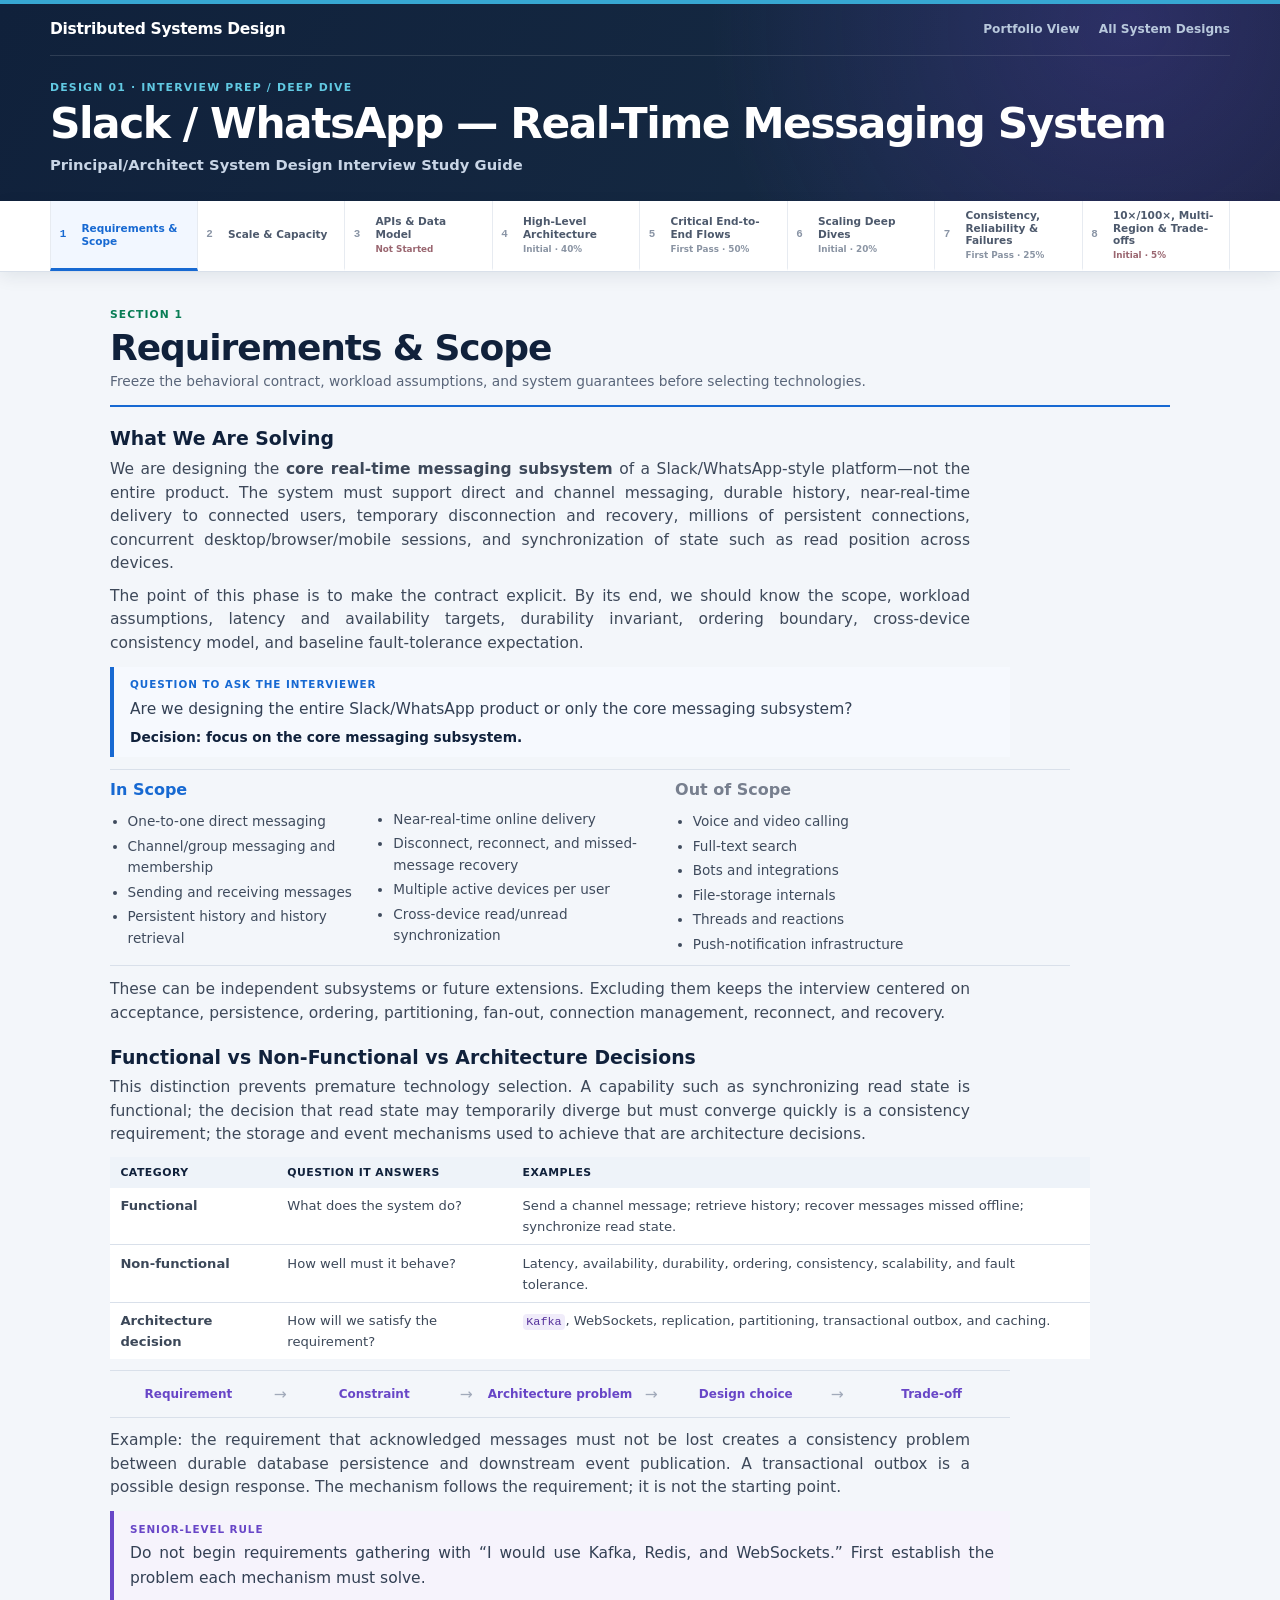
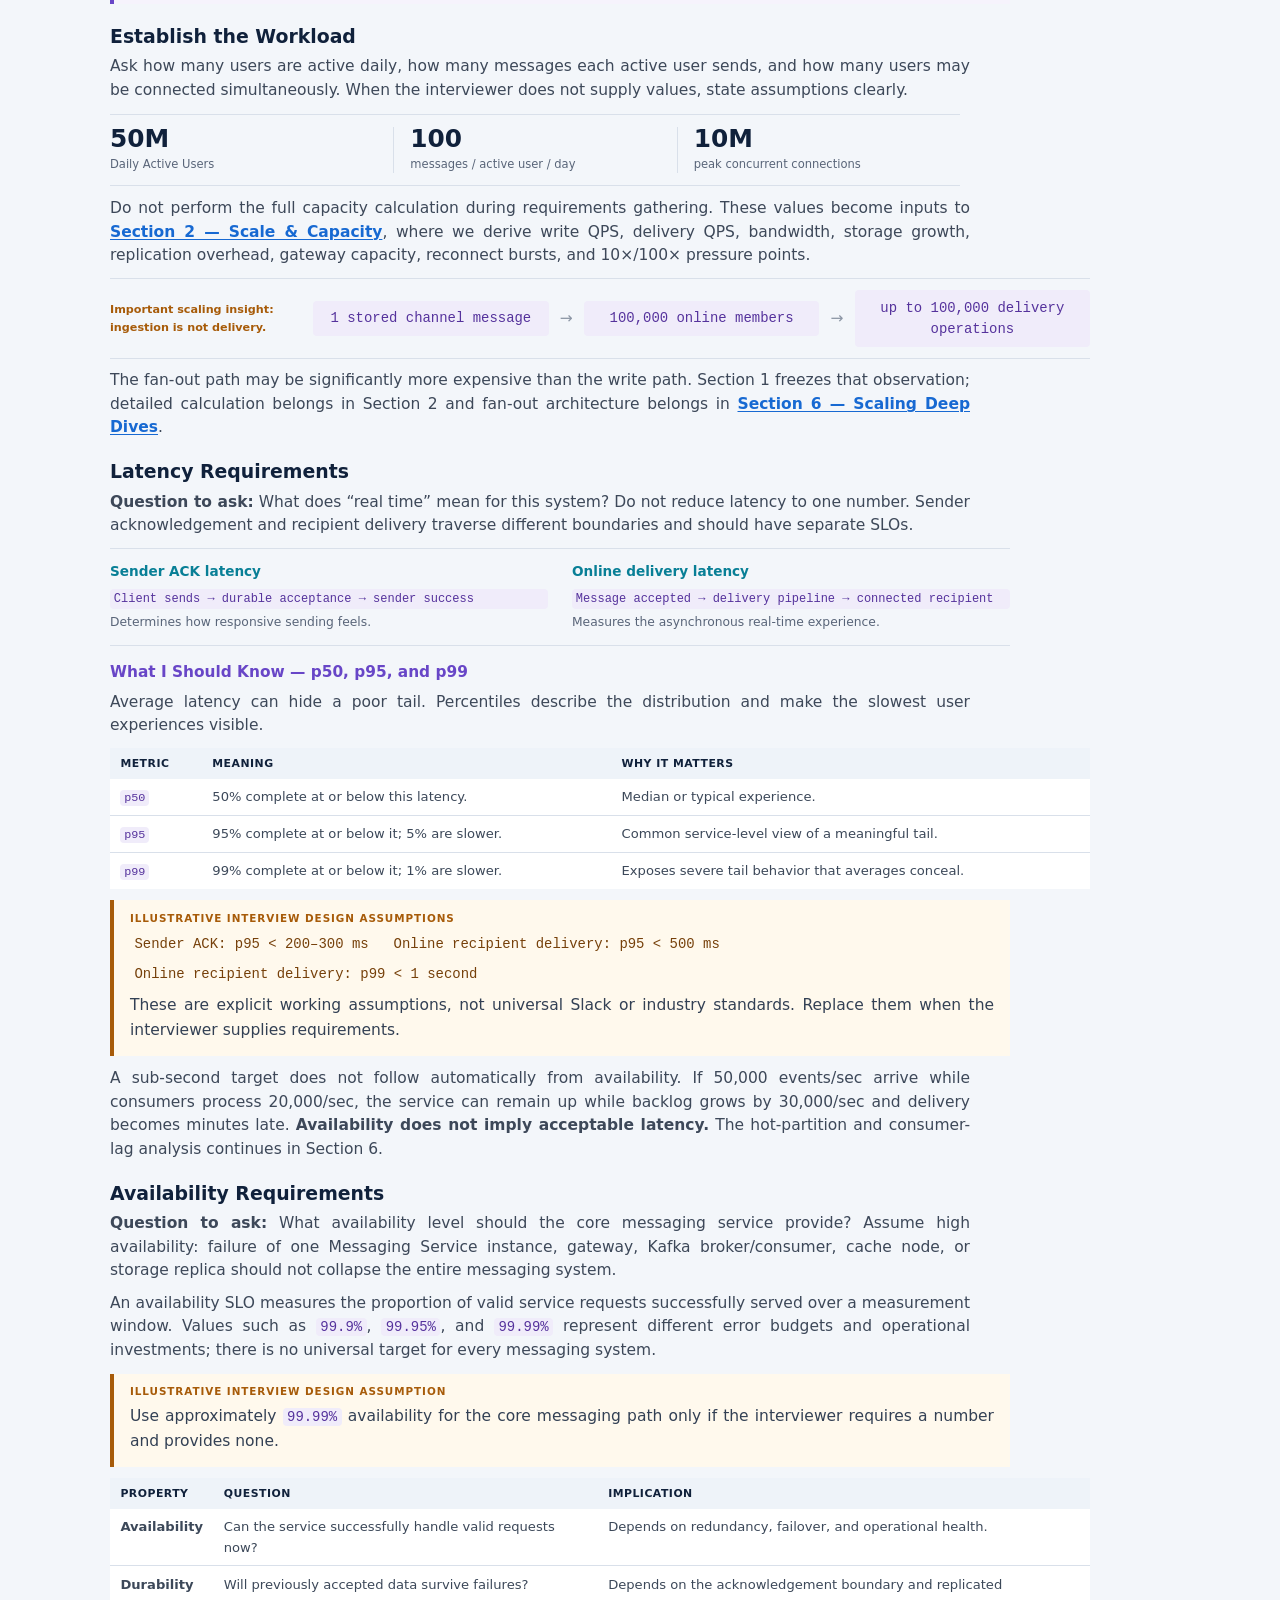
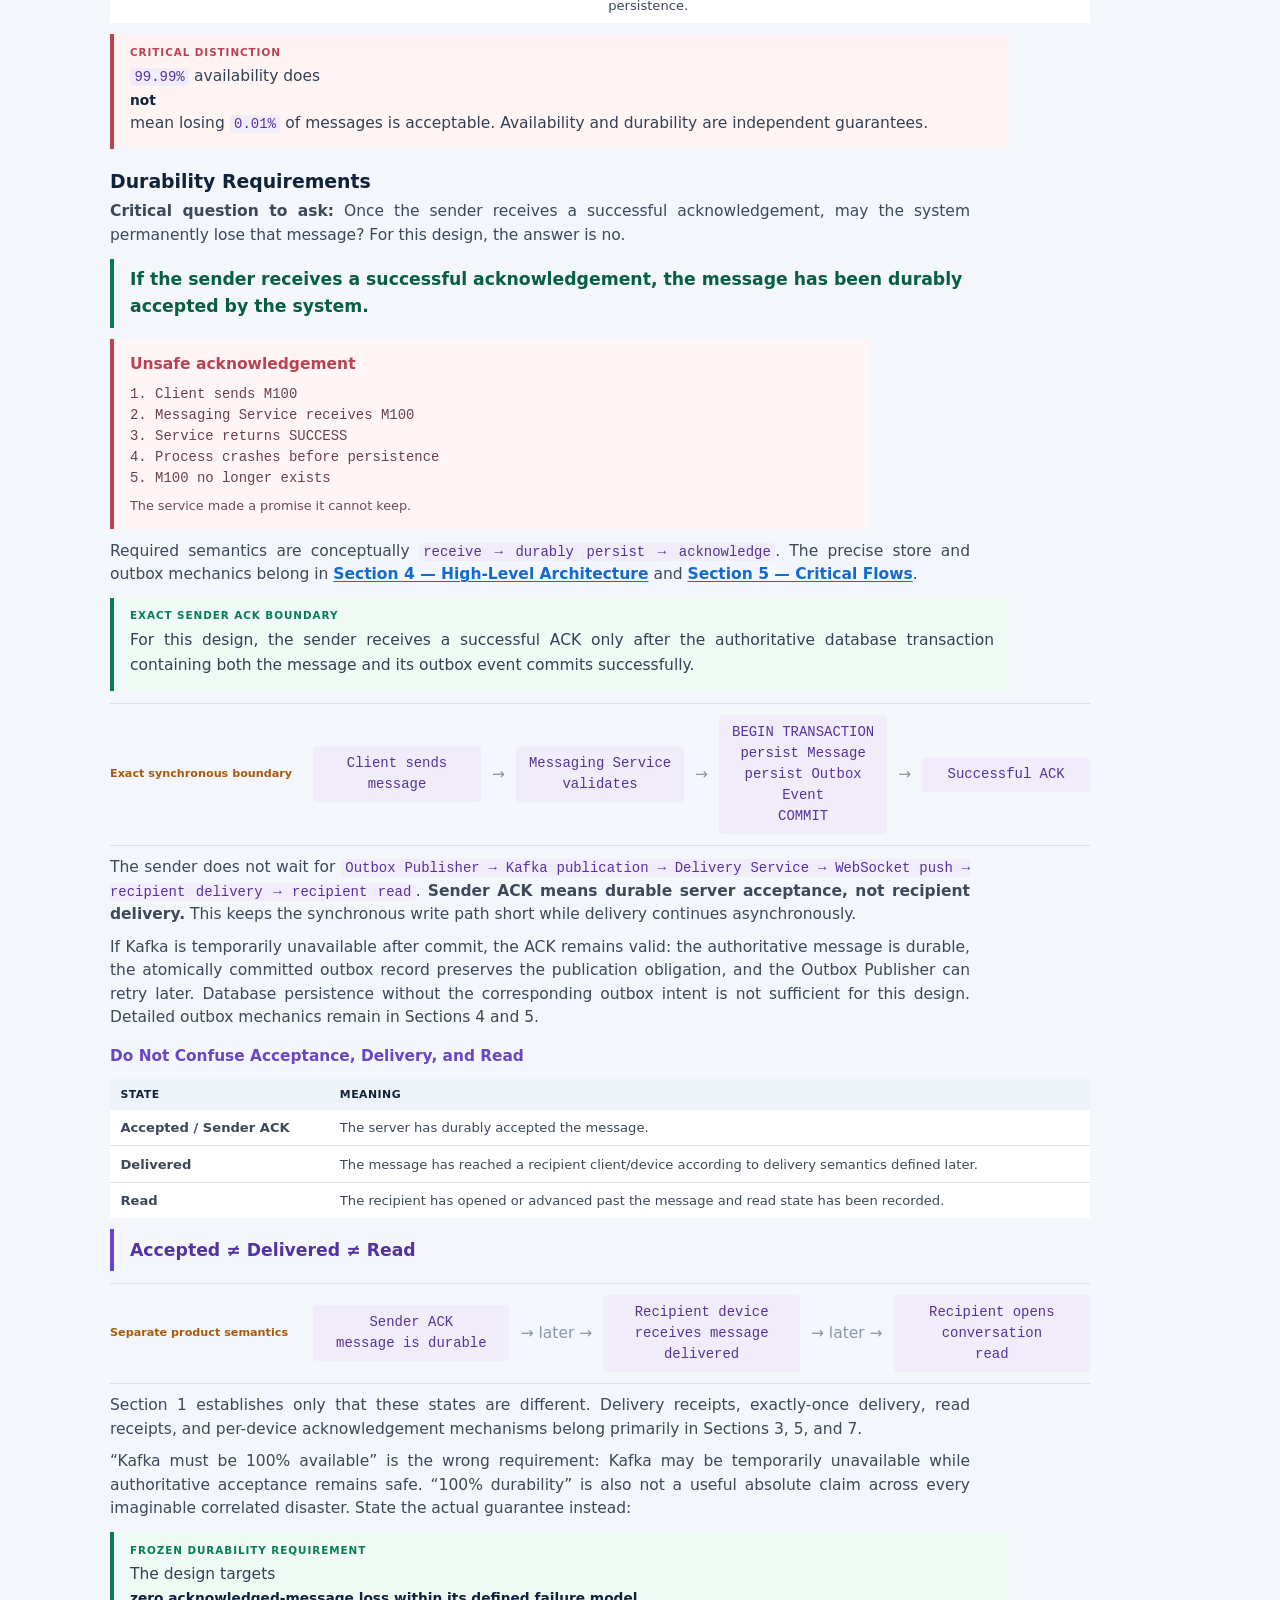
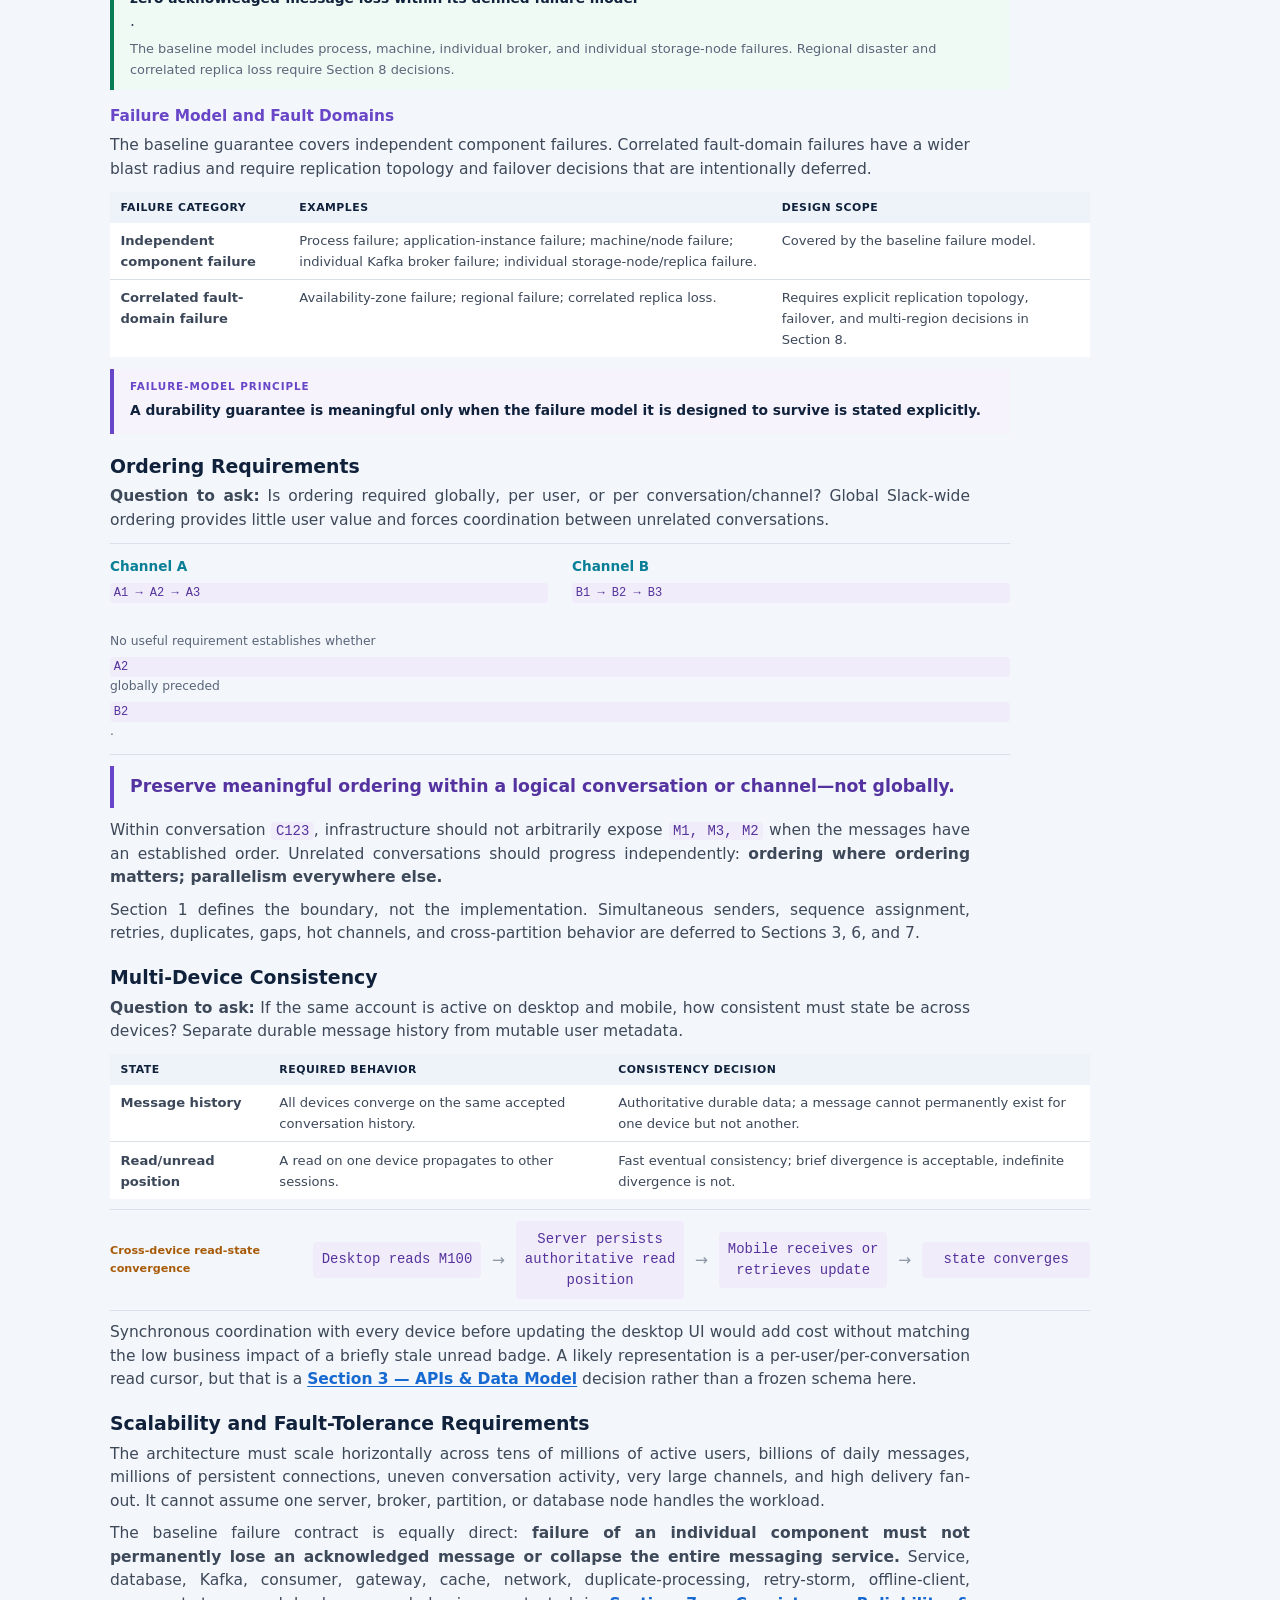
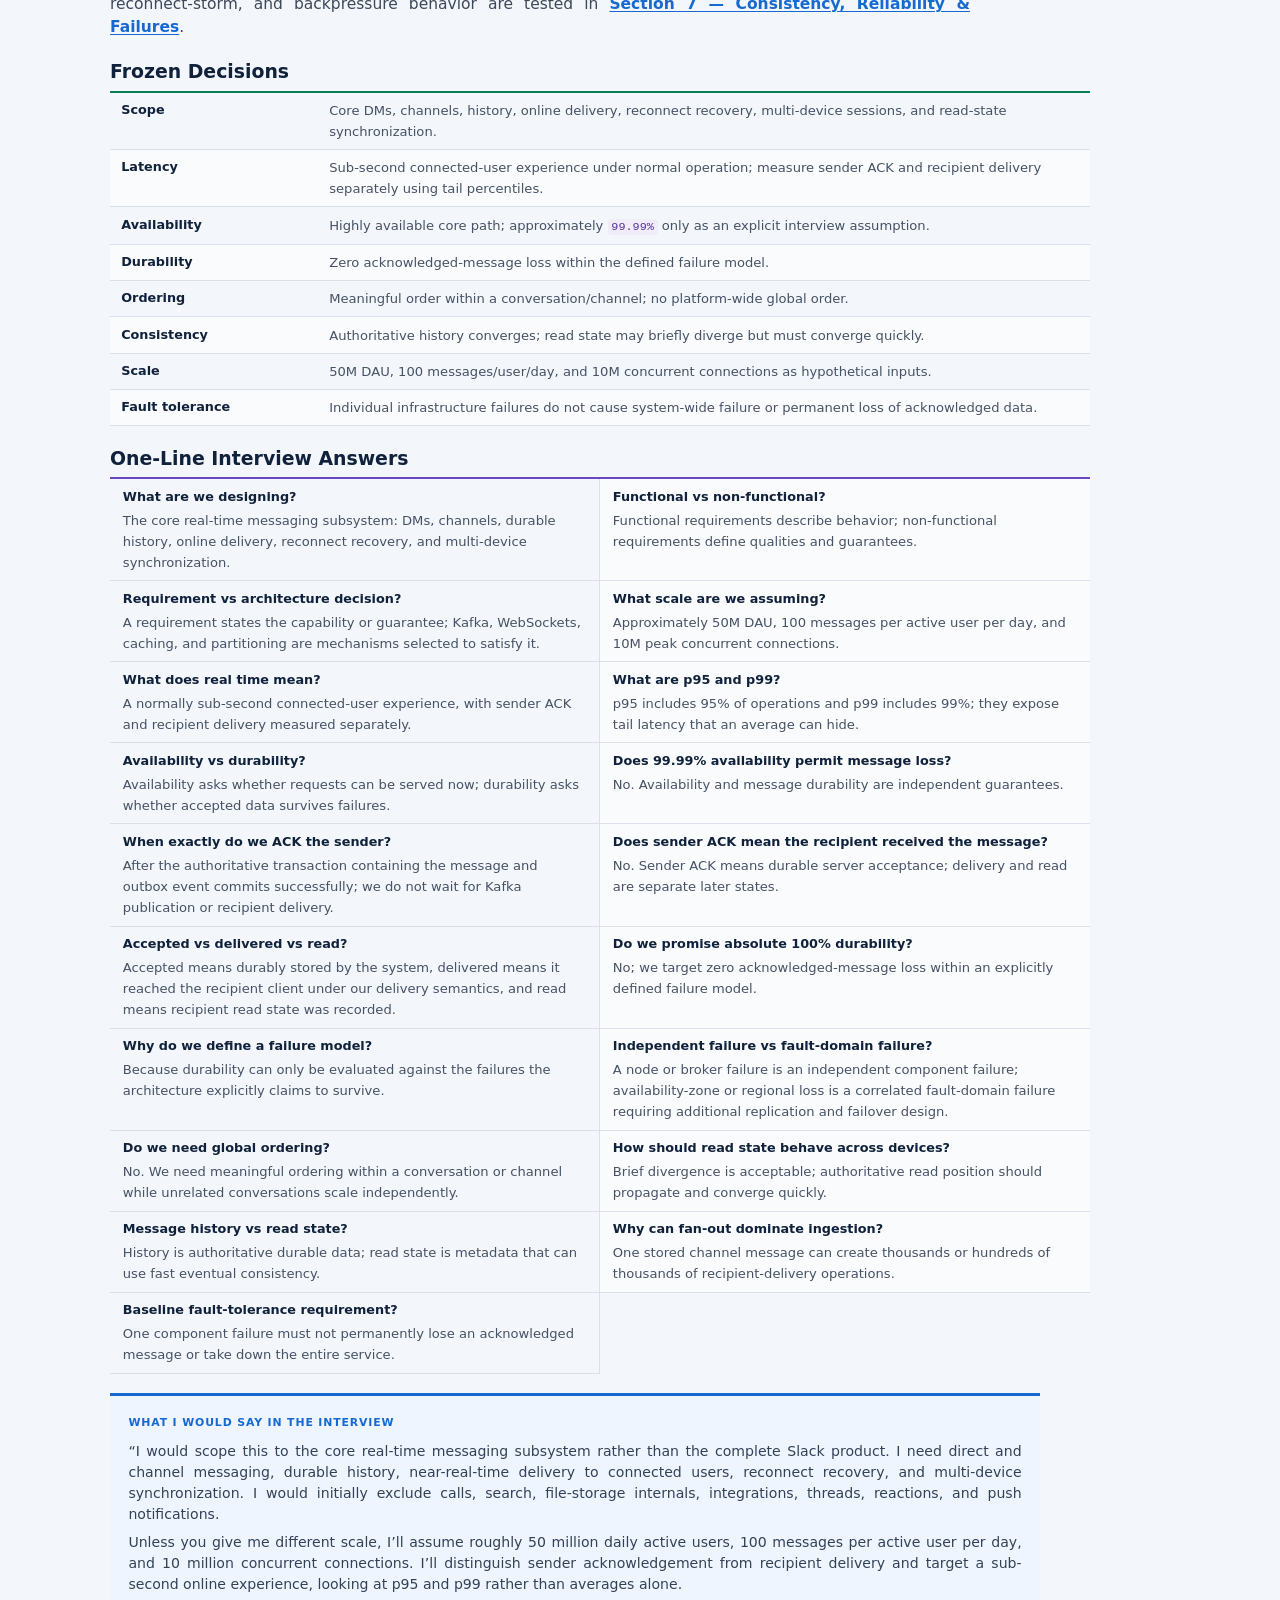
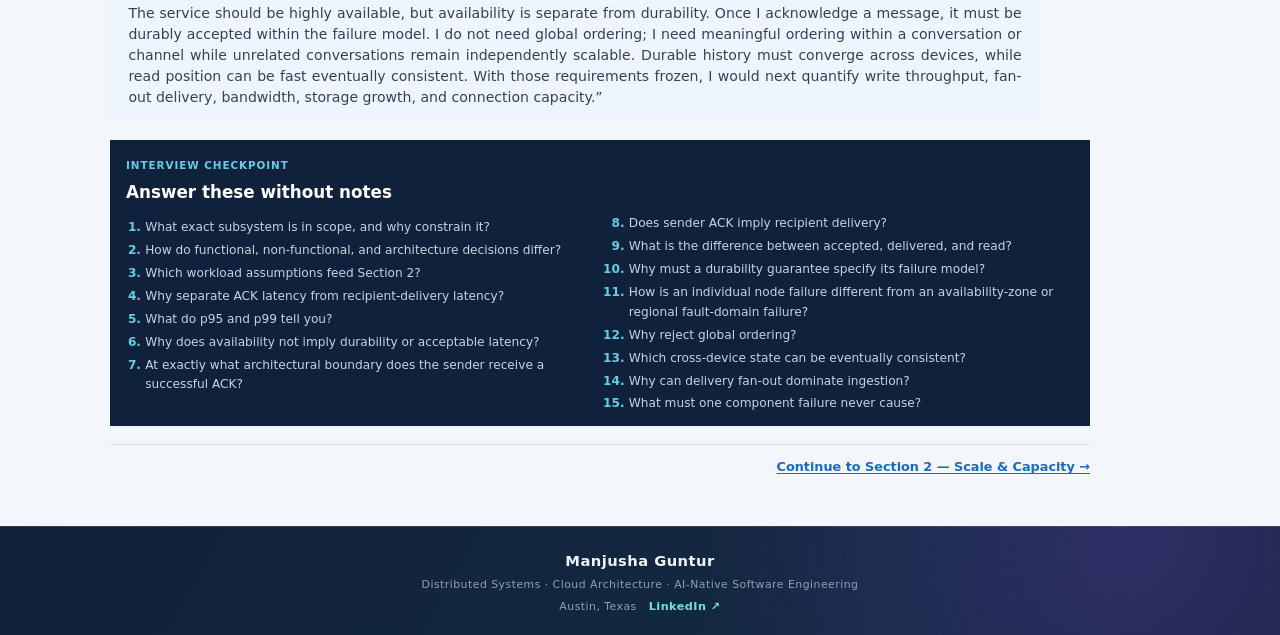
==== commit be5b3c82: "Scale and capacity section updated." ====
--- a/docs/interview/slack.html
+++ b/docs/interview/slack.html
@@ -29,7 +29,7 @@
       <nav class="manual-tabs" aria-label="Interview study sections">
         <div class="container" role="tablist" aria-label="Slack interview chapters">
           <a id="tab-requirements" class="manual-tab is-active" role="tab" aria-selected="true" aria-controls="requirements" tabindex="0" href="#requirements" data-section="requirements"><b>1</b><span>Requirements &amp; Scope</span></a>
-          <a id="tab-scale" class="manual-tab" role="tab" aria-selected="false" aria-controls="scale" tabindex="-1" href="#scale" data-section="scale"><b>2</b><span>Scale &amp; Capacity<small>Designed · 90%</small></span></a>
+          <a id="tab-scale" class="manual-tab" role="tab" aria-selected="false" aria-controls="scale" tabindex="-1" href="#scale" data-section="scale"><b>2</b><span>Scale &amp; Capacity</span></a>
           <a id="tab-apis" class="manual-tab" role="tab" aria-selected="false" aria-controls="apis" tabindex="-1" href="#apis" data-section="apis"><b>3</b><span>APIs &amp; Data Model<small class="status-pending">Not Started</small></span></a>
           <a id="tab-architecture" class="manual-tab" role="tab" aria-selected="false" aria-controls="architecture" tabindex="-1" href="#architecture" data-section="architecture"><b>4</b><span>High-Level Architecture<small>Initial · 40%</small></span></a>
           <a id="tab-flows" class="manual-tab" role="tab" aria-selected="false" aria-controls="flows" tabindex="-1" href="#flows" data-section="flows"><b>5</b><span>Critical End-to-End Flows<small>First Pass · 50%</small></span></a>
@@ -241,7 +241,6 @@
         <div class="container manual-content scale-content">
           <header class="manual-section-heading">
             <div><span>Section 2</span><h2 id="scale-title">Scale &amp; Capacity</h2><p>Turn workload assumptions into throughput, bandwidth, storage, connection, and burst-capacity requirements.</p></div>
-            <b class="maturity maturity-designed">Designed · Review Pending</b>
           </header>
 
           <nav class="local-toc" aria-label="Scale and capacity topics">
@@ -347,6 +346,12 @@
             <h3>Authoritative Message Storage</h3>
             <p>At the 1 KB working case, <code>5B messages/day × 1 KB ≈ 5 TB/day</code> of logical history. Across one year, <code>5 TB × 365 ≈ 1,825 TB ≈ 1.825 PB</code> before replication, indexes, metadata, backups, and storage-engine overhead.</p>
             <p>This magnitude makes one unpartitioned database node implausible as the long-term message-history architecture. Storage partitioning is not premature optimization; it follows from the model. The final technology and shard key remain decisions for <a class="section-reference" href="#apis">Section 3 — APIs &amp; Data Model</a> and <a class="section-reference" href="#architecture">Section 4 — High-Level Architecture</a>.</p>
+            <h4>Retention Sensitivity</h4>
+            <p>Retention converts daily growth into the footprint the storage architecture must hold: <code>retained logical storage = daily storage growth × retention days</code>.</p>
+          </div>
+          <div class="table-scroll"><table class="study-table numeric-table"><thead><tr><th>Retention</th><th>Logical storage</th><th>3 copies</th></tr></thead><tbody><tr><td><code>30 days</code></td><td><code>≈150 TB</code></td><td><code>≈450 TB</code></td></tr><tr><td><code>90 days</code></td><td><code>≈450 TB</code></td><td><code>≈1.35 PB</code></td></tr><tr><td><code>1 year</code></td><td><code>≈1.825 PB</code></td><td><code>≈5.475 PB</code></td></tr></tbody></table></div>
+          <p class="formula-note">Retention policy is a product/business requirement. This calculation establishes storage pressure; hot, warm, and archive tiering are architecture decisions handled later.</p>
+          <div class="manual-prose">
             <h4>Logical vs Physical Storage</h4>
             <p><strong>Logical storage</strong> is the application data represented by messages. <strong>Physical storage</strong> includes replication, indexes, WAL, metadata, compaction, backups, and temporary copies. With replication factor 3:</p>
           </div>
@@ -458,10 +463,12 @@
             <span>What I Should Know · Little’s Law</span>
             <p>For a stable system, average concurrency is approximately throughput multiplied by average time in the system: <code>L = λW</code>.</p>
             <p><code>L</code> is average in-flight work, <code>λ</code> is average throughput, and <code>W</code> is average time in the system.</p>
+            <p><strong>If the system is actually processing a steady 500K writes/sec and mean time in the modeled subsystem is 200 ms:</strong></p>
           </aside>
-          <pre class="study-formula"><code>500K writes/sec × 0.2 sec average latency
+          <pre class="study-formula"><code>L = λW
+500K writes/sec × 0.2 sec mean time
 ≈ 100K write operations in flight</code></pre>
-          <p class="formula-note">This is illustrative. Little’s Law assumes a stable system and uses averages; do not substitute a p95 latency as though it were the mean.</p>
+          <p class="formula-note">This is illustrative. Little’s Law uses observed stable throughput and averages—not provisioned capacity. Do not substitute a p95 latency as though it were the mean.</p>
 
           <div class="manual-prose">
             <h3>Utilization and Queueing</h3>
@@ -540,7 +547,7 @@
             <p>Global spare capacity does not fix a localized hot partition. A highly available system needs enough capacity to survive failures—not only healthy-state traffic. At scale, model distributions and outliers, not only averages.</p>
           </aside>
 
-          <footer class="section-next"><span>Section 2 · Designed · Review Pending</span><a class="section-reference" href="#apis">Continue to Section 3 — APIs &amp; Data Model →</a></footer>
+          <footer class="section-next"><a class="section-reference" href="#apis">Continue to Section 3 — APIs &amp; Data Model →</a></footer>
         </div>
       </section>
 
--- a/docs/assets/css/interview-study.css
+++ b/docs/assets/css/interview-study.css
@@ -430,16 +430,6 @@
 }
 
 /* Section 2 capacity chapter: dense handbook visuals, scoped to this panel. */
-.interview-manual .scale-content .manual-section-heading .maturity {
-  align-self: center;
-}
-
-.interview-manual .maturity-designed {
-  border-color: rgb(22 163 111 / 32%);
-  color: #087b54;
-  background: #edf9f4;
-}
-
 .interview-manual .scale-content .study-table {
   max-width: 980px;
 }
@@ -774,7 +764,6 @@
   .interview-manual .study-section { padding: 1.2rem 0 2rem; }
   .interview-manual .manual-section-heading { display: block; }
   .interview-manual .manual-section-heading > a { display: inline-block; margin-top: 0.45rem; }
-  .interview-manual .scale-content .manual-section-heading .maturity { display: inline-block; margin-top: 0.5rem; }
   .interview-manual .scope-columns { grid-template-columns: 1fr; gap: 0.8rem; }
   .interview-manual .scope-columns ul { columns: 1; }
   .interview-manual .reasoning-chain { align-items: stretch; flex-direction: column; }
